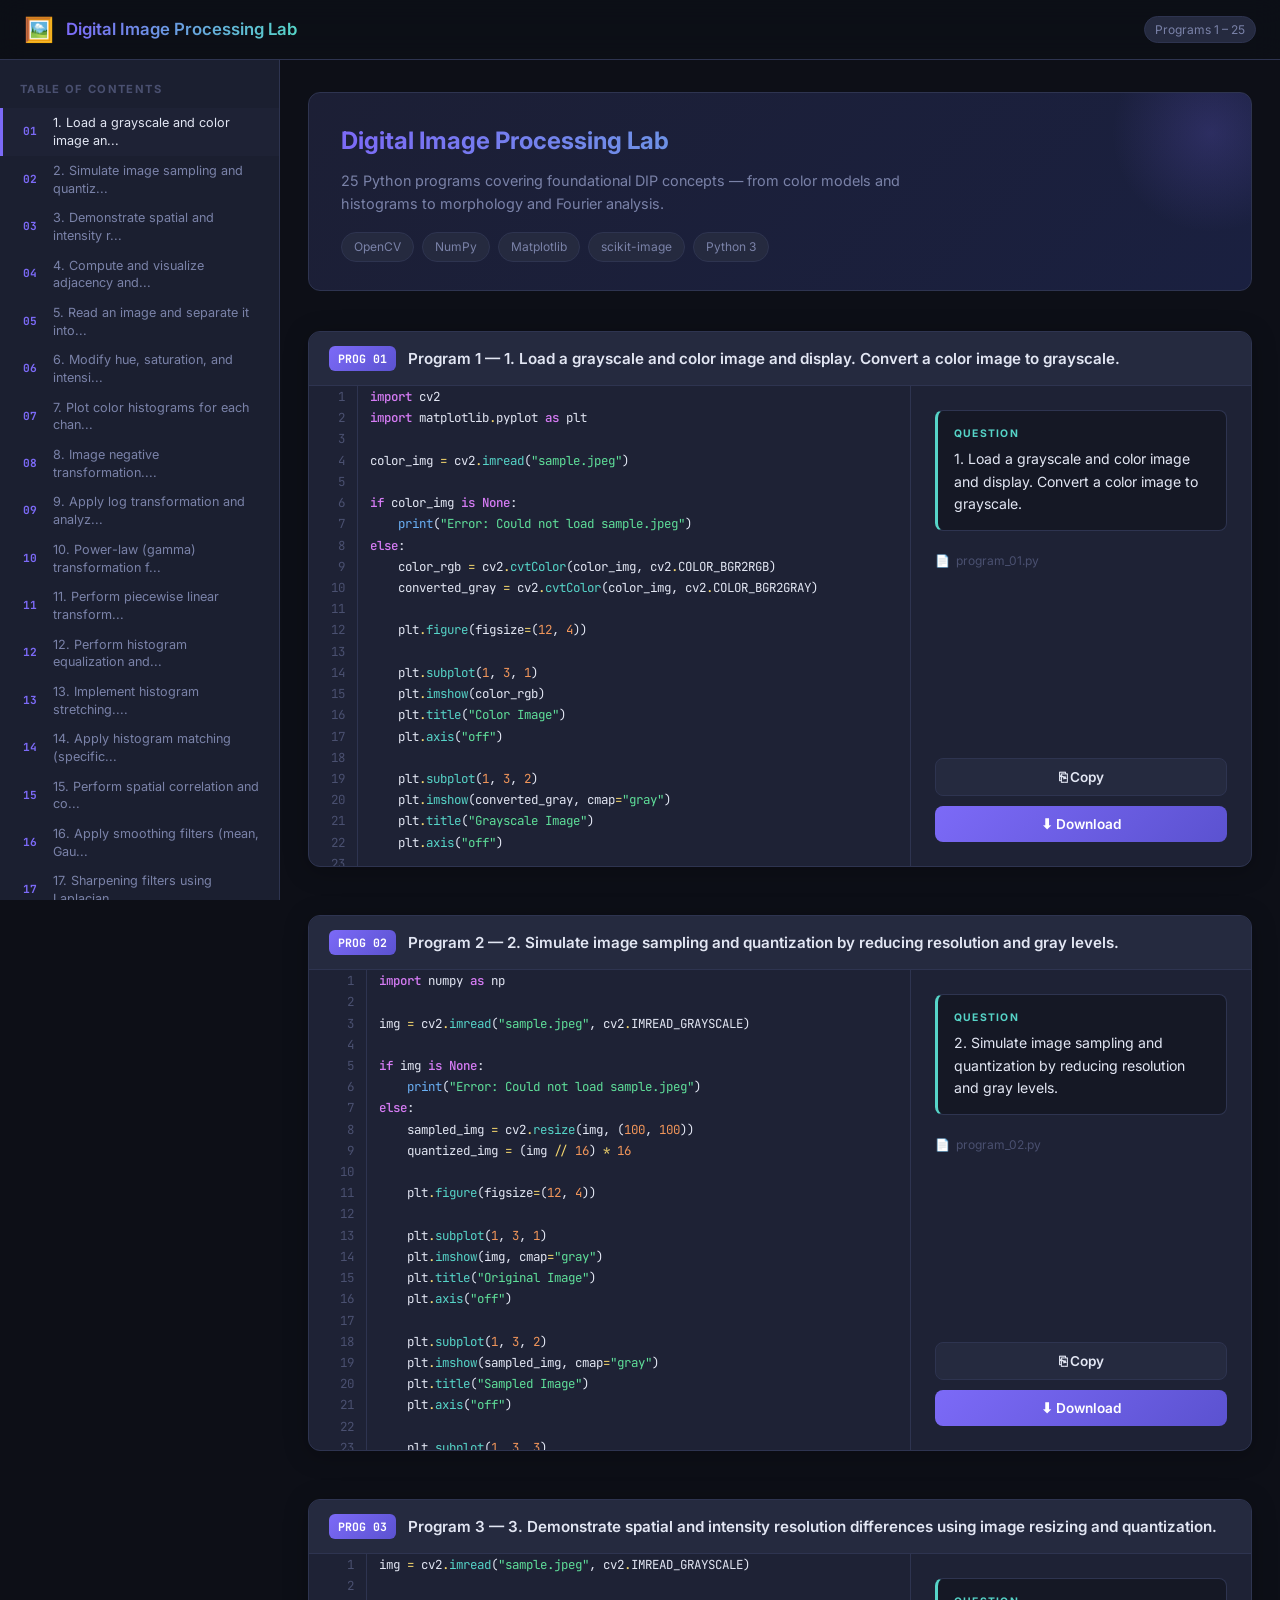
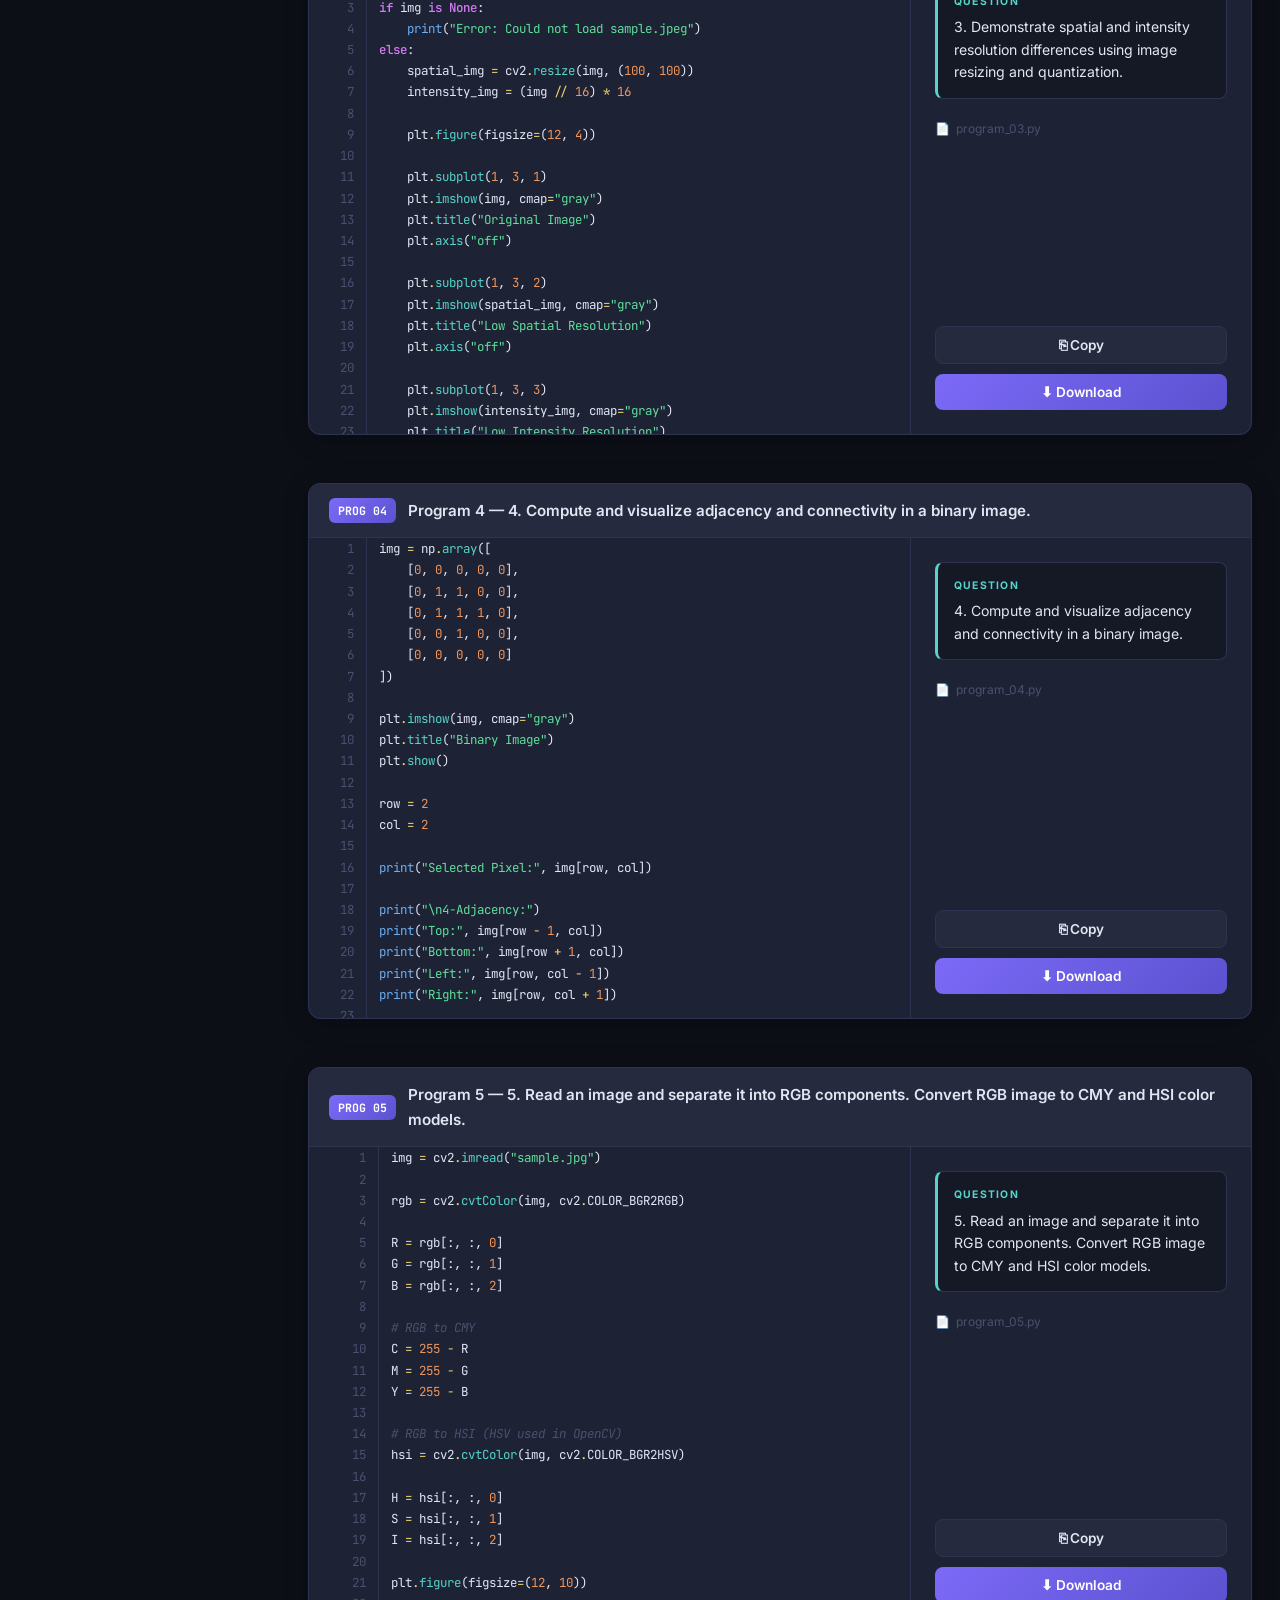
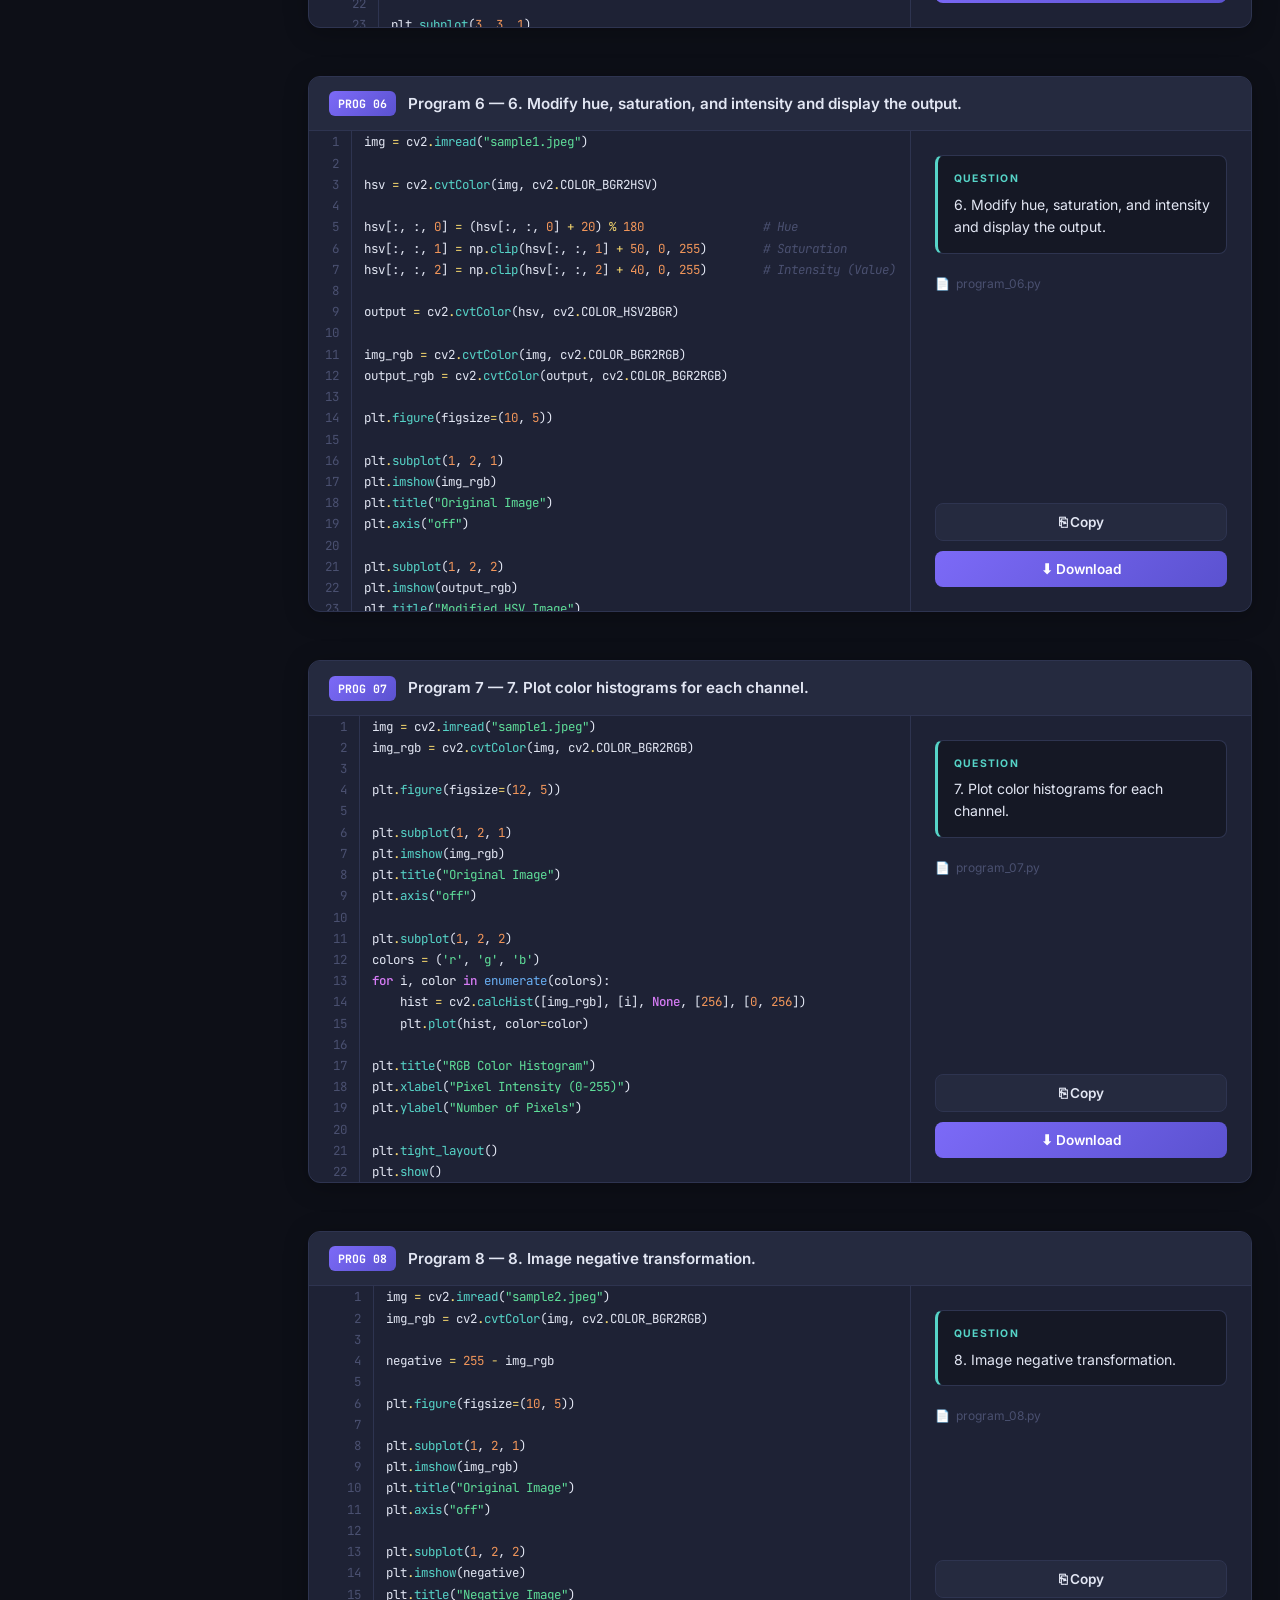
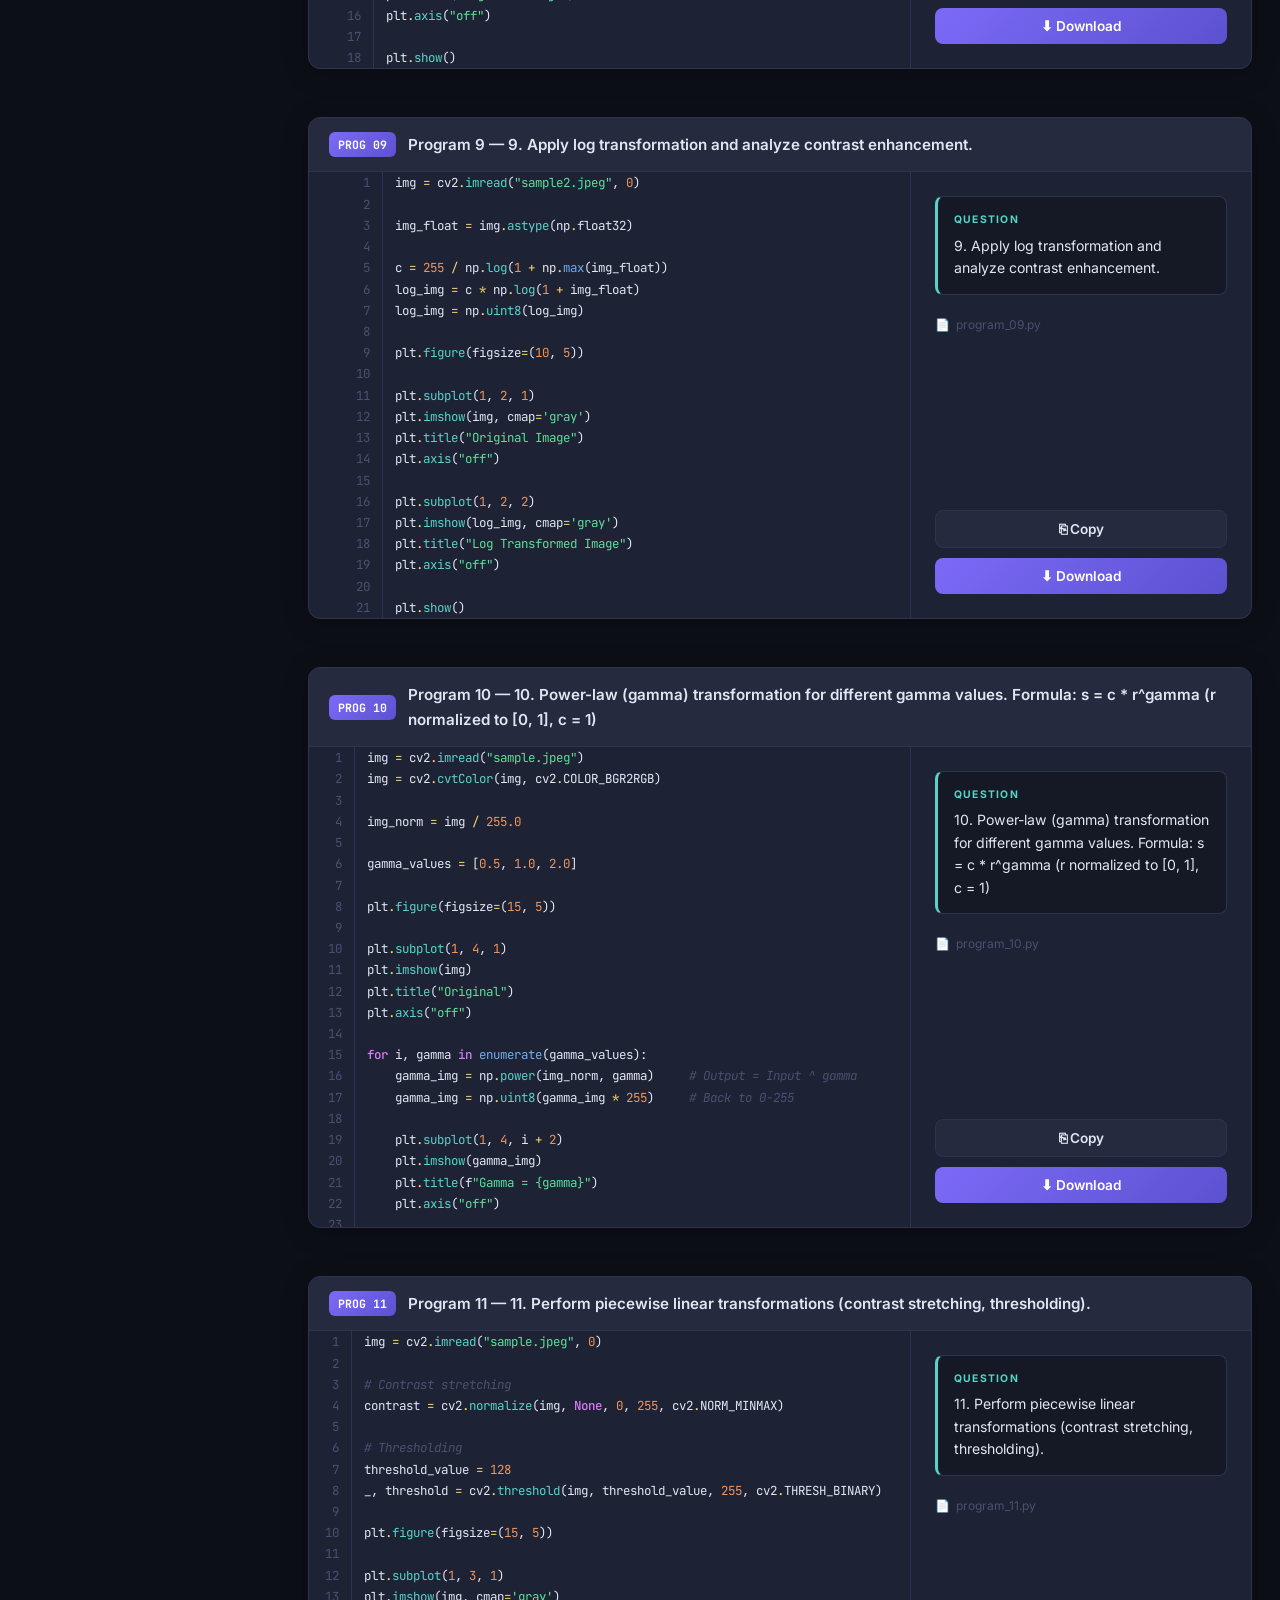
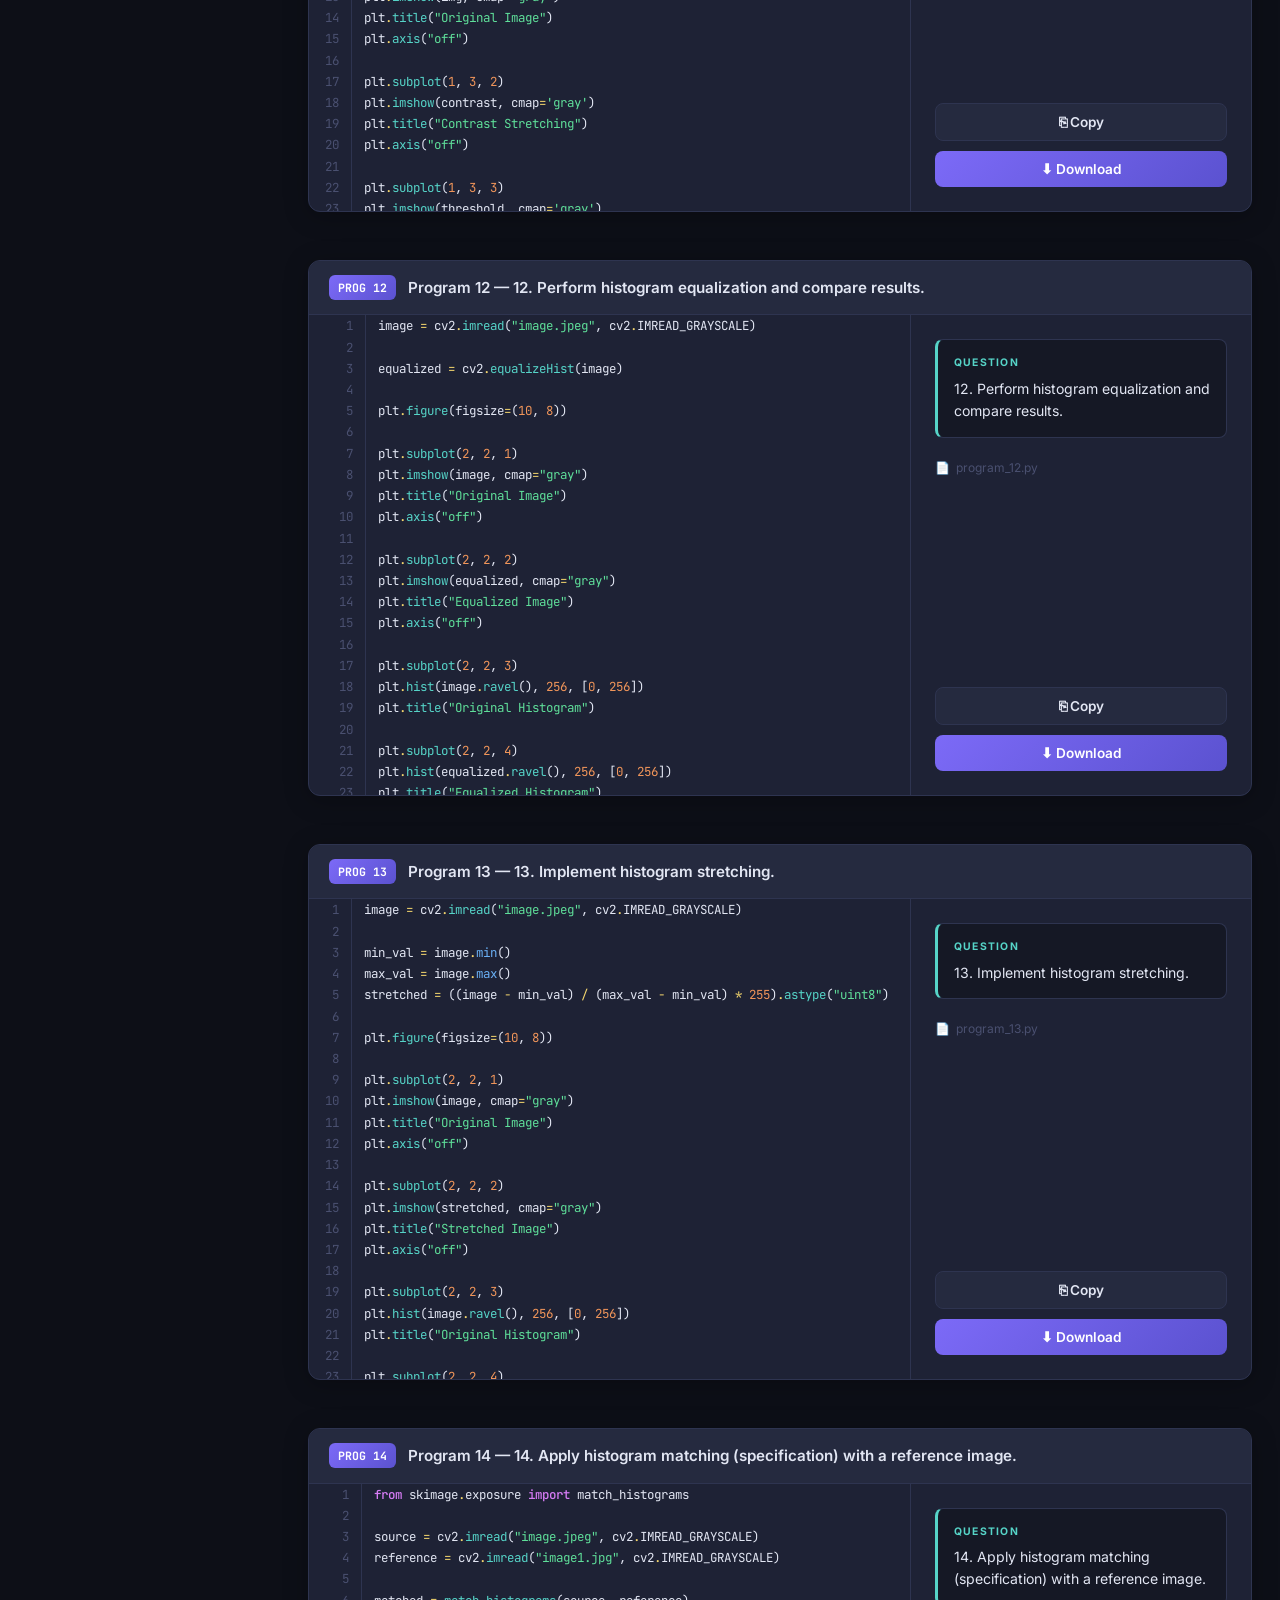
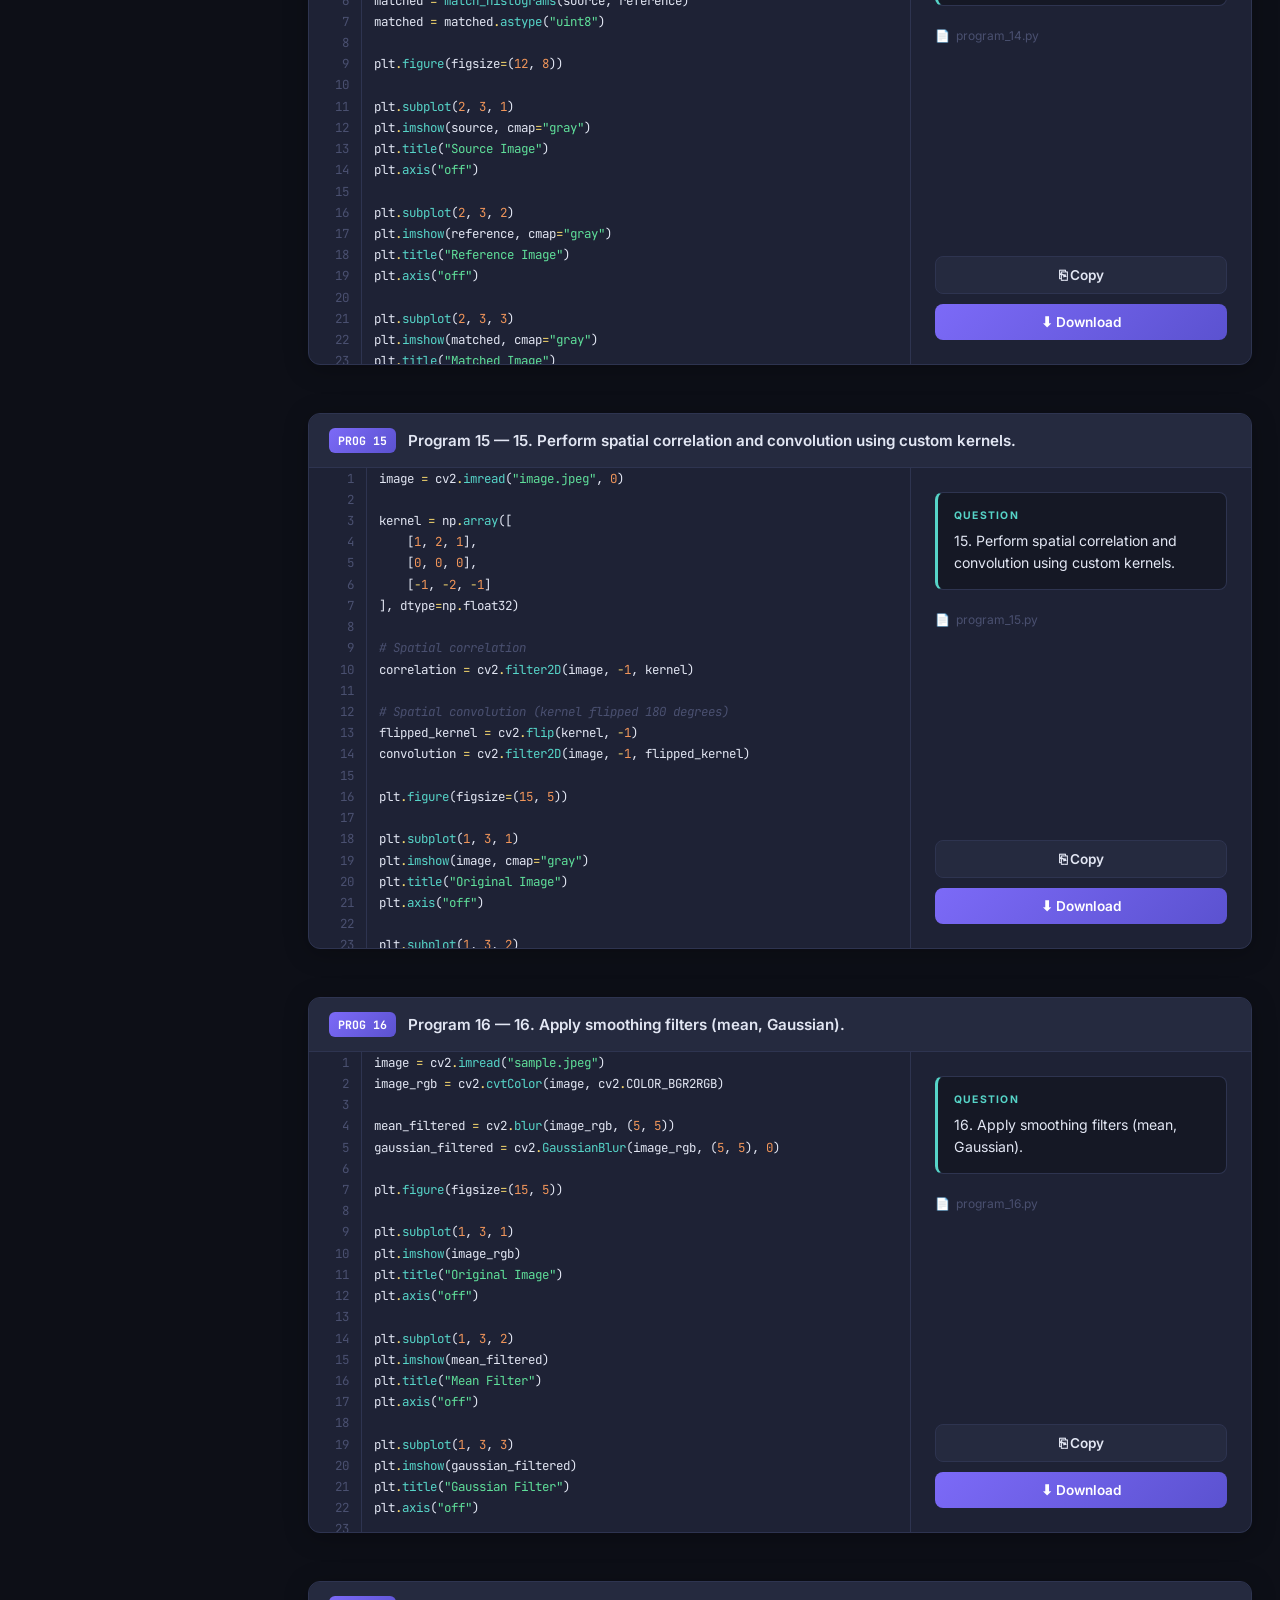
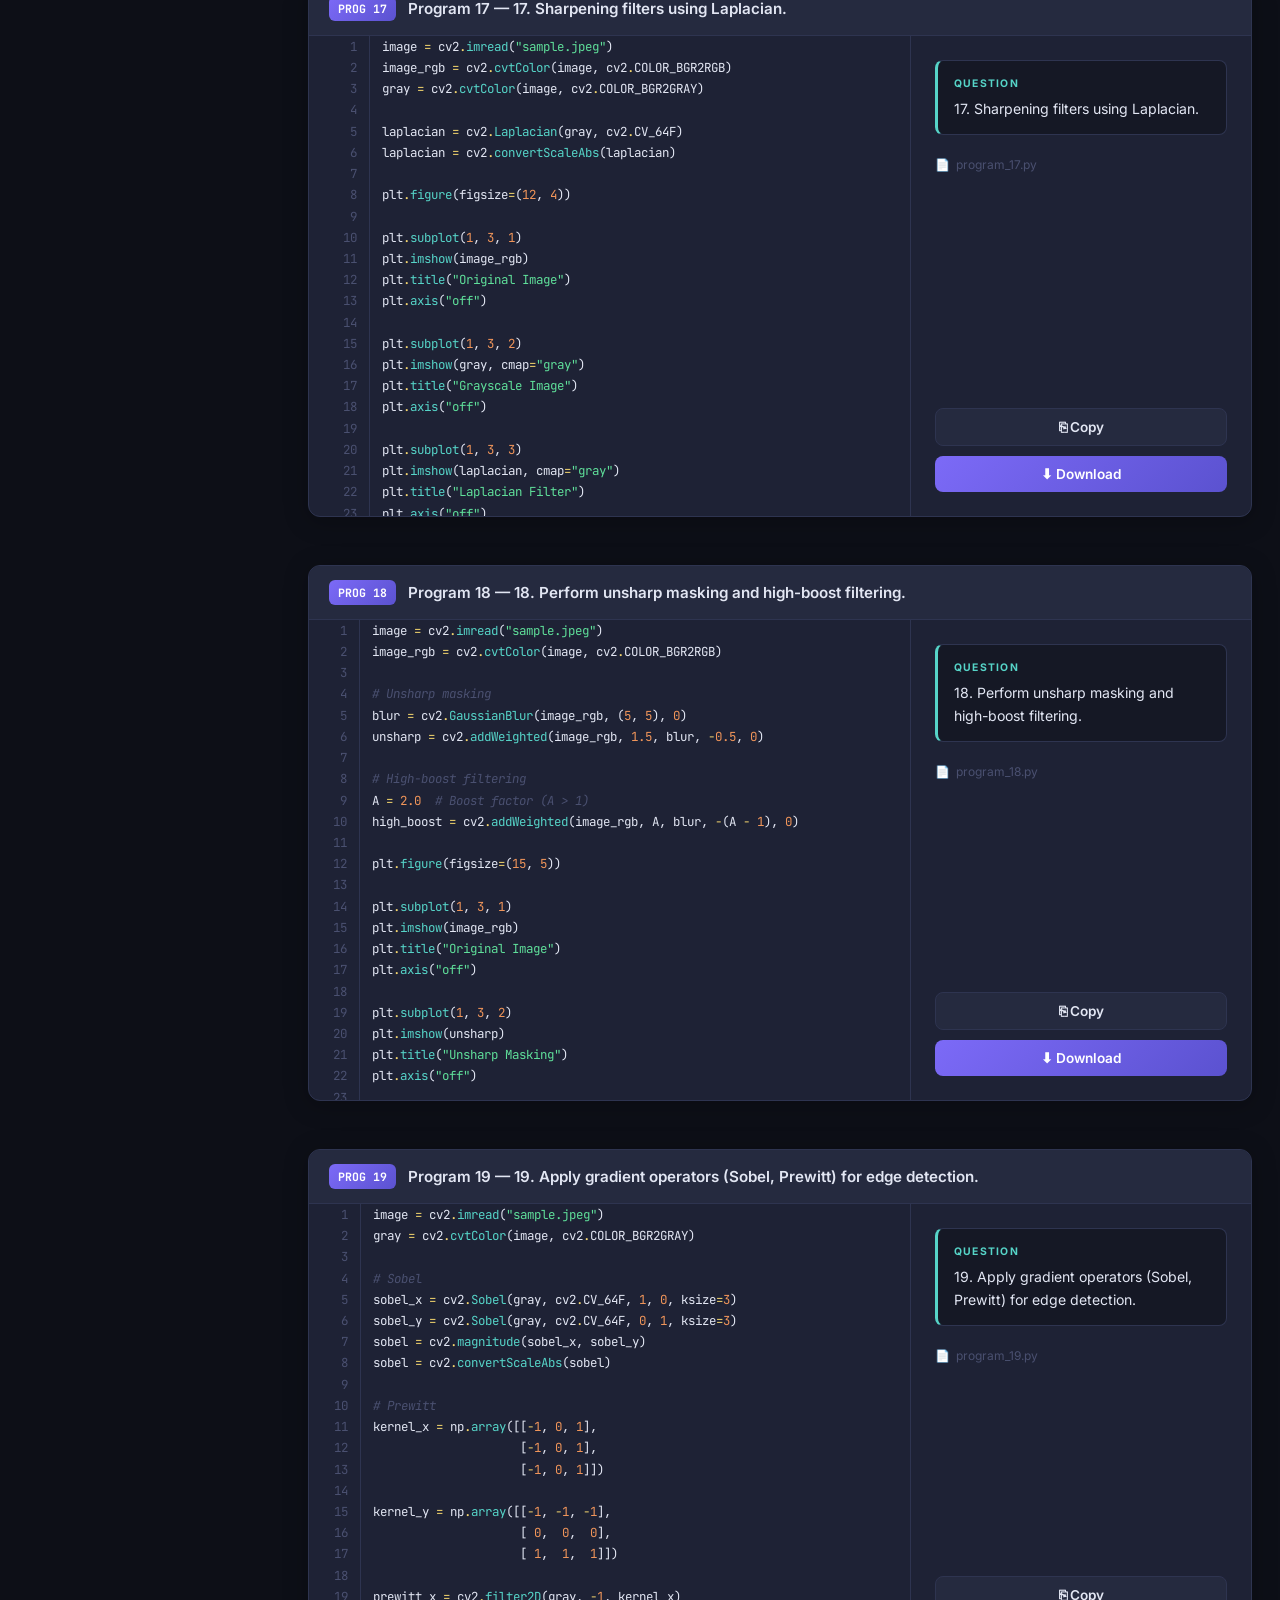
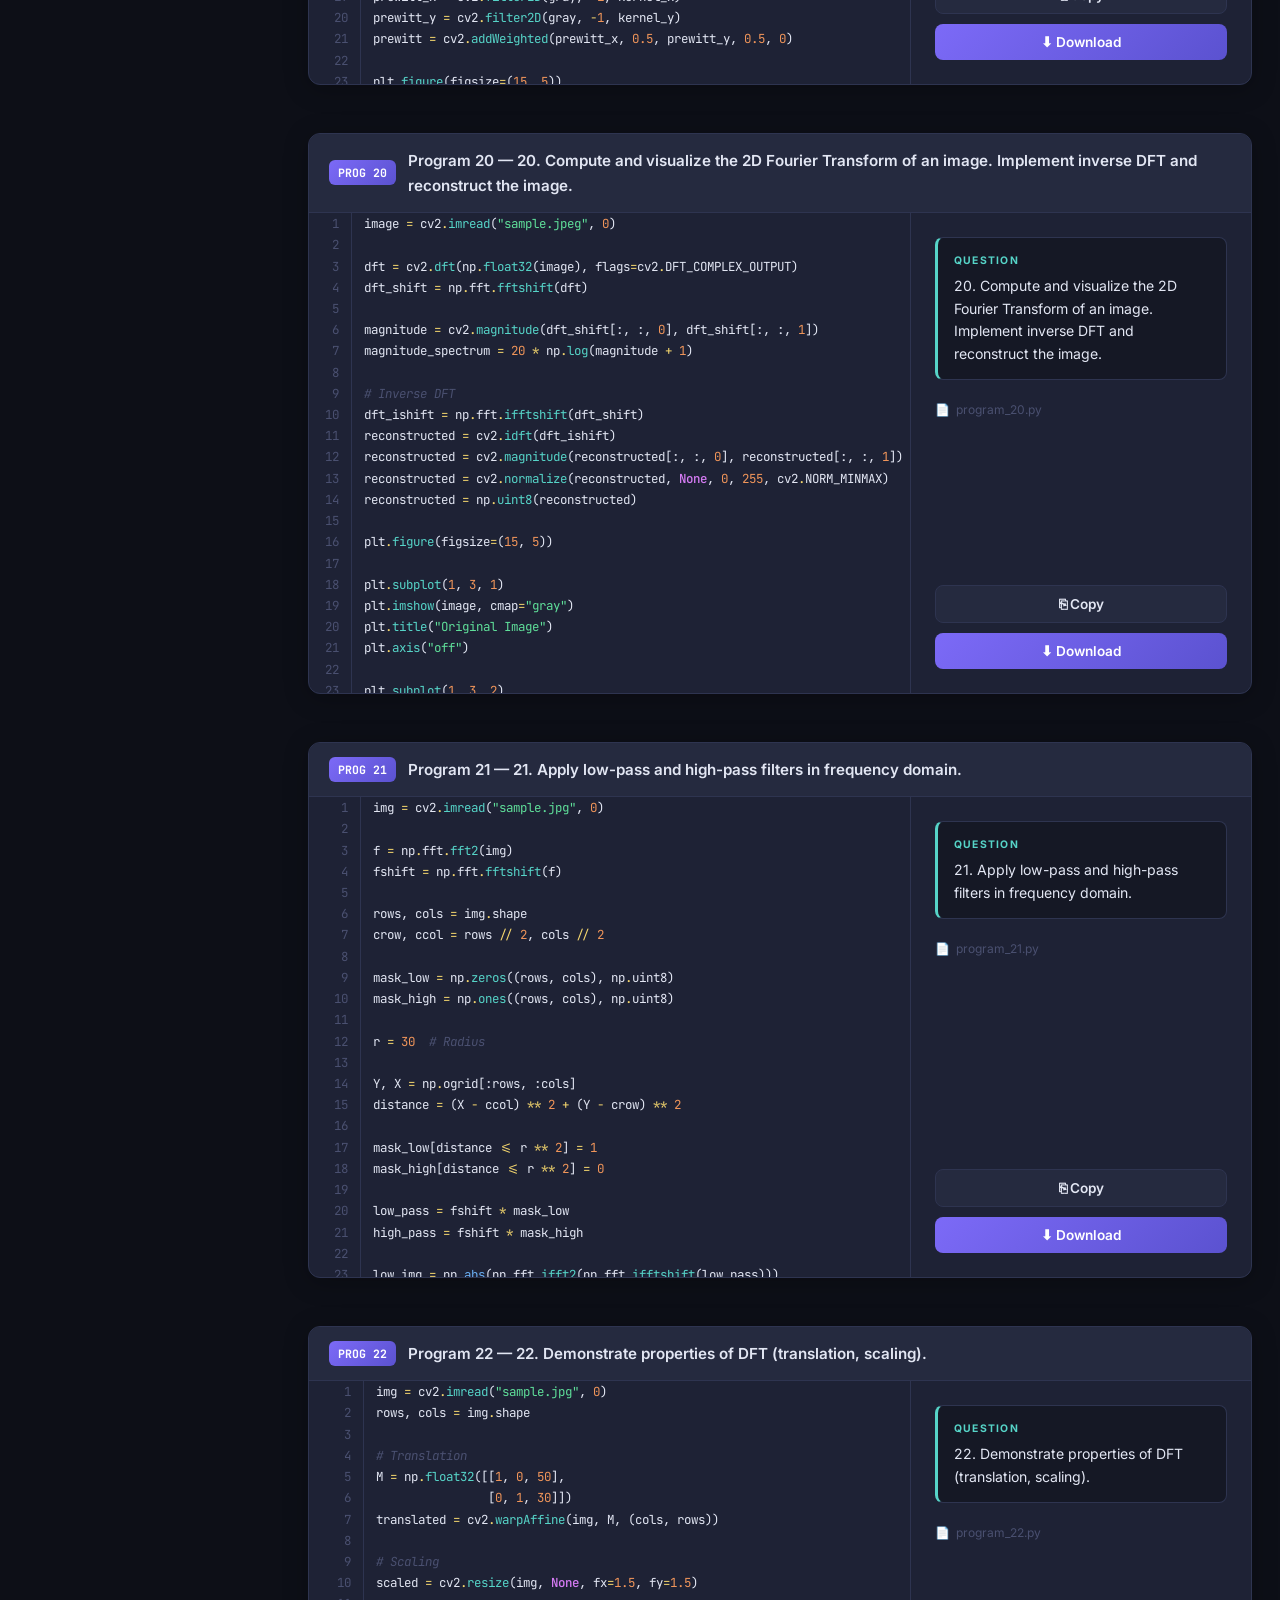
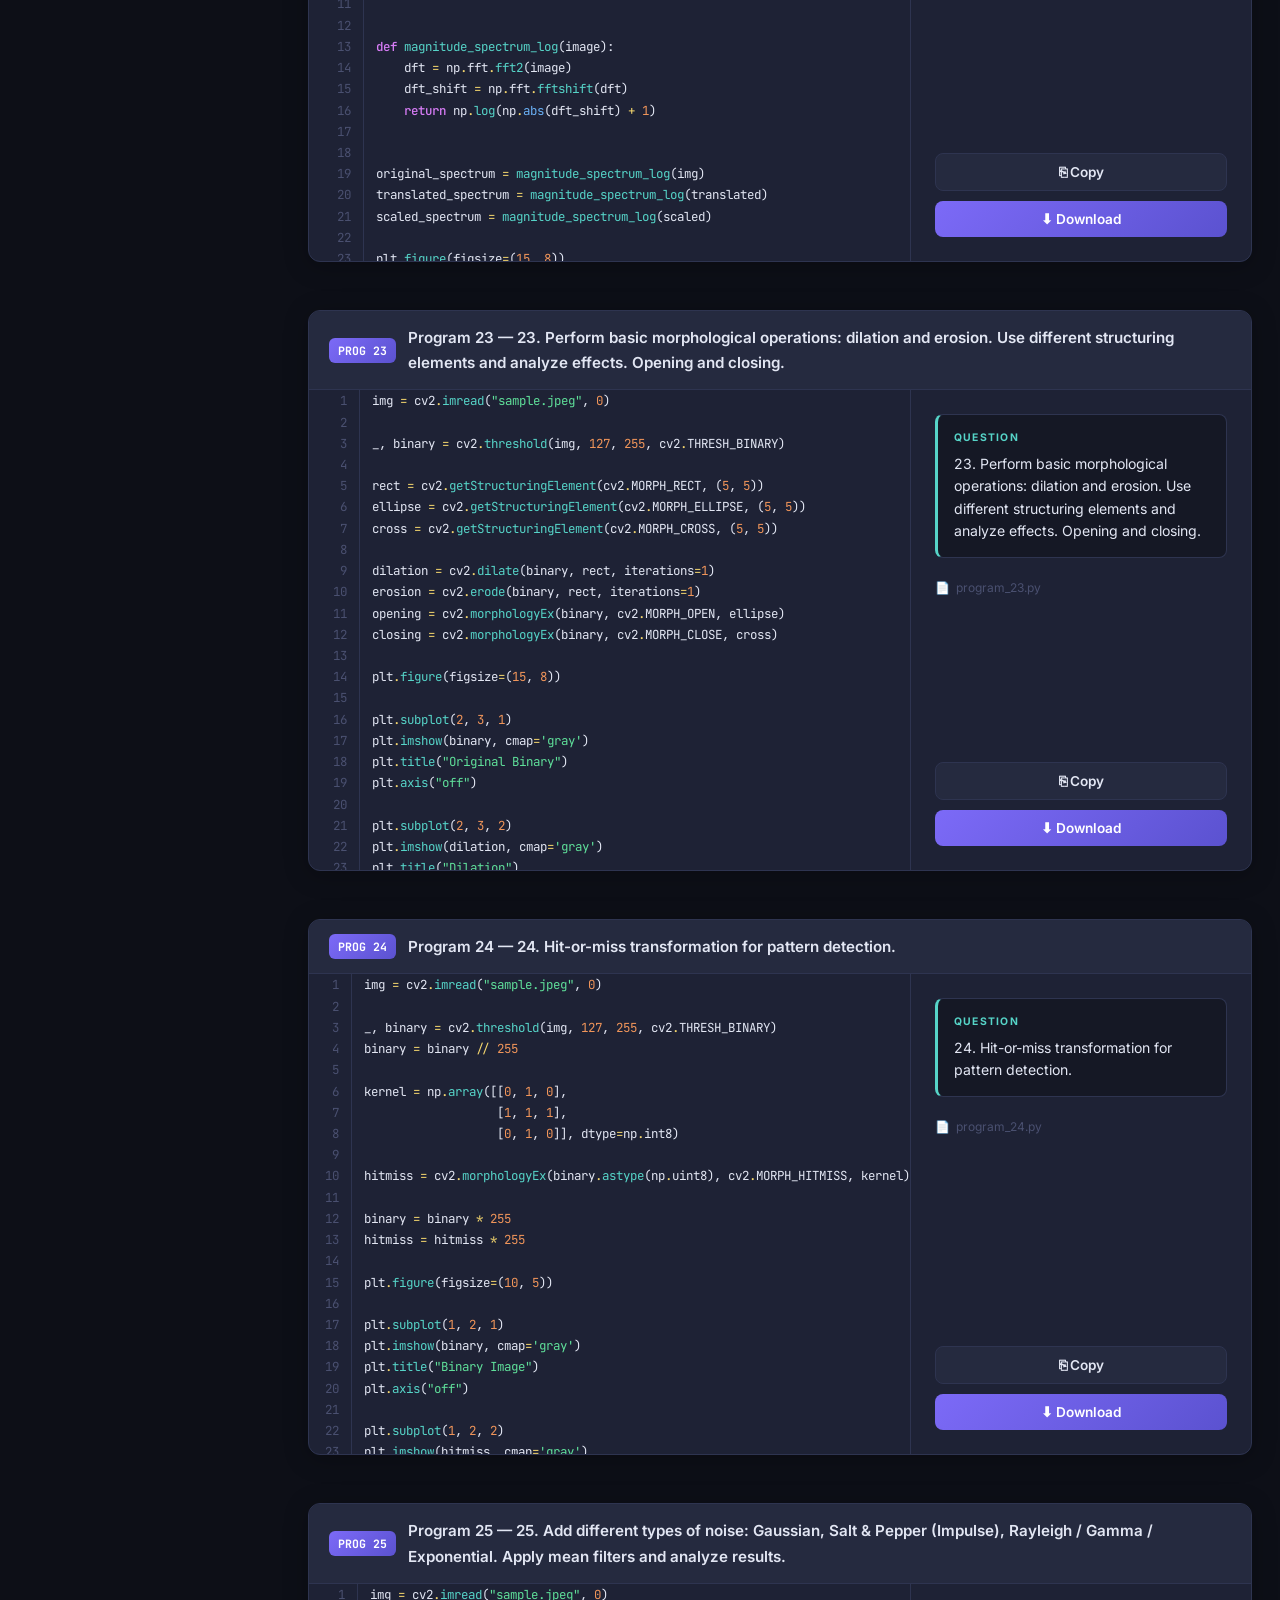
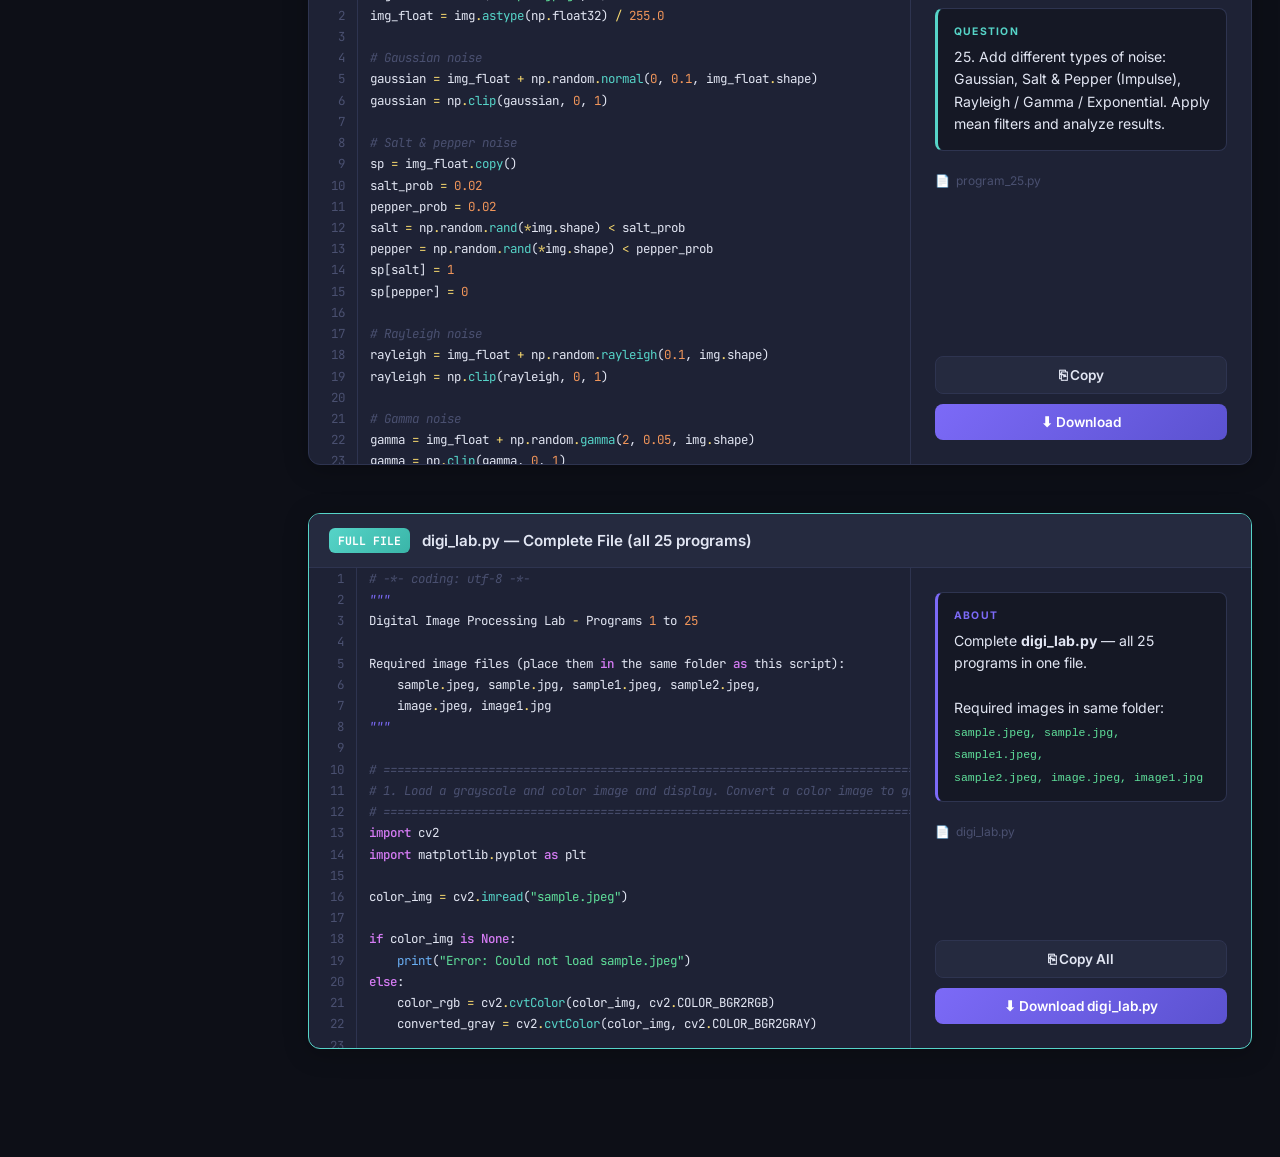
==== dp/index.html @ 2ea631d7 "feat: add Digital Image Processing lab page at /dp" ====
<!DOCTYPE html>
<html lang="en">
<head>
  <meta charset="UTF-8" />
  <meta name="viewport" content="width=device-width, initial-scale=1.0" />
  <title>Digital Image Processing Lab — Programs 1–25 | harigovindjkartha.me</title>
  <meta name="description" content="All 25 Digital Image Processing lab programs in Python with syntax highlighting, copy, and download. Topics: color models, histograms, spatial filters, Fourier transforms, morphology, noise." />
  <link rel="icon" href="data:image/svg+xml,<svg xmlns='http://www.w3.org/2000/svg' viewBox='0 0 100 100'><text y='.9em' font-size='90'>🖼️</text></svg>" />
  <link rel="preconnect" href="https://fonts.googleapis.com" />
  <link rel="preconnect" href="https://fonts.gstatic.com" crossorigin />
  <link href="https://fonts.googleapis.com/css2?family=Inter:wght@300;400;500;600;700&family=JetBrains+Mono:wght@400;500&display=swap" rel="stylesheet" />
  <style>
    *,*::before,*::after{box-sizing:border-box;margin:0;padding:0}
    :root{
      --bg:#0d0f17;--bg3:#1b1f30;--surface:#1e2235;--surface2:#252a3f;
      --border:#2e3450;--accent:#7c6af7;--accent2:#56d4c8;
      --text:#e2e6f3;--text-muted:#7a82a8;--text-dim:#4a5070;
      --green:#5fdf9a;--yellow:#f5d76e;--orange:#f0955a;--blue:#6ab0f5;--pink:#d67cf5;
      --toc-width:280px;--radius:12px;--radius-sm:8px;--shadow:0 4px 24px #00000040;
    }
    html{scroll-behavior:smooth;font-size:16px}
    body{background:var(--bg);color:var(--text);font-family:'Inter',system-ui,sans-serif;line-height:1.65;min-height:100vh}
    ::-webkit-scrollbar{width:7px;height:7px}
    ::-webkit-scrollbar-track{background:var(--bg)}
    ::-webkit-scrollbar-thumb{background:var(--border);border-radius:99px}
    ::-webkit-scrollbar-thumb:hover{background:var(--accent)}
    /* Header */
    .site-header{position:sticky;top:0;z-index:100;background:#0d0f17cc;backdrop-filter:blur(14px);
      border-bottom:1px solid var(--border);padding:0 24px;height:60px;display:flex;align-items:center;gap:12px}
    .site-header .logo{font-size:1.5rem}
    .site-header h1{font-size:1.05rem;font-weight:600;
      background:linear-gradient(90deg,var(--accent),var(--accent2));
      -webkit-background-clip:text;-webkit-text-fill-color:transparent;background-clip:text;white-space:nowrap}
    .header-badge{margin-left:auto;background:var(--surface2);border:1px solid var(--border);
      color:var(--text-muted);font-size:.75rem;padding:3px 10px;border-radius:99px;white-space:nowrap}
    .toc-toggle{display:none;background:var(--surface2);border:1px solid var(--border);color:var(--text);
      padding:6px 10px;border-radius:var(--radius-sm);cursor:pointer;font-size:1.1rem;line-height:1}
    /* Layout */
    .layout{display:flex;min-height:calc(100vh - 60px)}
    /* TOC */
    .toc-sidebar{width:var(--toc-width);flex-shrink:0;position:sticky;top:60px;height:calc(100vh - 60px);
      overflow-y:auto;background:var(--bg3);border-right:1px solid var(--border);padding:20px 0 40px}
    .toc-title{font-size:.7rem;font-weight:700;letter-spacing:.12em;text-transform:uppercase;
      color:var(--text-dim);padding:0 20px 10px}
    .toc-list{list-style:none}
    .toc-list li a{display:flex;align-items:center;gap:8px;padding:6px 20px;font-size:.79rem;
      color:var(--text-muted);text-decoration:none;border-left:3px solid transparent;transition:all .18s;line-height:1.4}
    .toc-list li a:hover,.toc-list li a.active{color:var(--text);background:var(--surface);border-left-color:var(--accent)}
    .toc-num{min-width:22px;font-size:.7rem;font-weight:700;color:var(--accent);font-family:'JetBrains Mono',monospace}
    .toc-divider{margin:10px 20px;border:none;border-top:1px solid var(--border)}
    /* Main */
    .main-content{flex:1;min-width:0;padding:32px 28px 60px}
    /* Intro */
    .intro-banner{background:linear-gradient(135deg,#1c1f35 0%,#1a2040 100%);border:1px solid var(--border);
      border-radius:var(--radius);padding:28px 32px;margin-bottom:40px;position:relative;overflow:hidden}
    .intro-banner::before{content:'';position:absolute;top:-60px;right:-60px;width:200px;height:200px;
      background:radial-gradient(circle,#7c6af730 0%,transparent 70%)}
    .intro-banner h2{font-size:1.5rem;font-weight:700;margin-bottom:8px;
      background:linear-gradient(90deg,var(--accent),var(--accent2));
      -webkit-background-clip:text;-webkit-text-fill-color:transparent;background-clip:text}
    .intro-banner p{color:var(--text-muted);font-size:.9rem;max-width:600px}
    .intro-chips{display:flex;flex-wrap:wrap;gap:8px;margin-top:16px}
    .chip{background:var(--surface2);border:1px solid var(--border);color:var(--text-muted);
      font-size:.75rem;padding:4px 12px;border-radius:99px}
    /* Section */
    .program-section{margin-bottom:48px;border:1px solid var(--border);border-radius:var(--radius);
      overflow:hidden;background:var(--surface);box-shadow:var(--shadow);scroll-margin-top:76px}
    .section-header{background:var(--surface2);border-bottom:1px solid var(--border);
      padding:14px 20px;display:flex;align-items:center;gap:12px}
    .section-num{background:linear-gradient(135deg,var(--accent),#5b52d0);color:#fff;
      font-size:.72rem;font-weight:700;font-family:'JetBrains Mono',monospace;
      padding:3px 9px;border-radius:6px;white-space:nowrap}
    .section-title{font-size:.95rem;font-weight:600;color:var(--text);flex:1}
    .section-body{display:grid;grid-template-columns:1fr 340px;min-height:0}
    /* Code */
    .code-panel{border-right:1px solid var(--border);overflow:hidden}
    .code-scroll{overflow-x:auto;overflow-y:auto;max-height:480px}
    .code-table{width:100%;border-collapse:collapse;font-family:'JetBrains Mono','Fira Code',monospace;font-size:.78rem;line-height:1.7}
    .code-table tr:hover{background:#ffffff08}
    .ln{user-select:none;text-align:right;padding:0 12px 0 14px;color:var(--text-dim);
      border-right:1px solid var(--border);min-width:42px;white-space:nowrap;vertical-align:top}
    .lc{padding:0 16px 0 12px;white-space:pre;color:var(--text)}
    /* Syntax highlight */
    .kw{color:#d67cf5;font-weight:500}.bi{color:#6ab0f5}.st{color:#5fdf9a}
    .cm{color:#4a5070;font-style:italic}.nu{color:#f0955a}.fn{color:#56d4c8}
    .op{color:#f5d76e}.dc{color:#7c6af7;font-style:italic}
    /* Info panel */
    .info-panel{padding:24px;display:flex;flex-direction:column;gap:20px}
    .question-box{background:#0d0f1780;border:1px solid var(--border);
      border-left:3px solid var(--accent2);border-radius:var(--radius-sm);padding:14px 16px}
    .question-label{font-size:.65rem;font-weight:700;letter-spacing:.12em;text-transform:uppercase;
      color:var(--accent2);margin-bottom:6px}
    .question-text{font-size:.88rem;color:var(--text);line-height:1.6}
    .btn-group{display:flex;flex-direction:column;gap:10px;margin-top:auto}
    .btn{display:inline-flex;align-items:center;justify-content:center;gap:8px;
      padding:10px 18px;border-radius:var(--radius-sm);font-size:.85rem;font-weight:600;
      cursor:pointer;border:none;transition:all .18s;font-family:'Inter',sans-serif;text-decoration:none}
    .btn-copy{background:var(--surface2);border:1px solid var(--border);color:var(--text)}
    .btn-copy:hover{background:var(--accent);border-color:var(--accent);color:#fff}
    .btn-copy.copied{background:var(--green);border-color:var(--green);color:#0d160e}
    .btn-download{background:linear-gradient(135deg,var(--accent),#5b52d0);color:#fff}
    .btn-download:hover{opacity:.88;transform:translateY(-1px)}
    .file-info{font-size:.75rem;color:var(--text-dim);display:flex;align-items:center;gap:6px}
    .full-section{border-color:var(--accent2)}
    /* Responsive */
    @media(max-width:900px){
      .section-body{grid-template-columns:1fr}
      .code-panel{border-right:none;border-bottom:1px solid var(--border)}
      .code-scroll{max-height:340px}
      .info-panel{padding:18px}
    }
    @media(max-width:720px){
      :root{--toc-width:100%}
      .toc-sidebar{display:none;position:fixed;top:60px;left:0;right:0;bottom:0;z-index:50;width:100%;height:auto}
      .toc-sidebar.open{display:block}
      .toc-toggle{display:block}
      .main-content{padding:16px 12px 40px}
      .site-header{padding:0 14px}
      .intro-banner{padding:20px}
      .intro-banner h2{font-size:1.2rem}
    }

  </style>
</head>
<body>

<header class="site-header">
  <span class="logo" aria-hidden="true">🖼️</span>
  <h1>Digital Image Processing Lab</h1>
  <span class="header-badge">Programs 1 – 25</span>
  <button class="toc-toggle" id="tocToggle" aria-label="Toggle table of contents" onclick="toggleToc()">☰</button>
</header>

<div class="layout">
  <nav class="toc-sidebar" id="tocSidebar" aria-label="Table of contents">
    <div class="toc-title">Table of Contents</div>
    <ul class="toc-list">
      <li><a href="#prog-1" id="toc-1"><span class="toc-num">01</span>1. Load a grayscale and color image an...</a></li>
      <li><a href="#prog-2" id="toc-2"><span class="toc-num">02</span>2. Simulate image sampling and quantiz...</a></li>
      <li><a href="#prog-3" id="toc-3"><span class="toc-num">03</span>3. Demonstrate spatial and intensity r...</a></li>
      <li><a href="#prog-4" id="toc-4"><span class="toc-num">04</span>4. Compute and visualize adjacency and...</a></li>
      <li><a href="#prog-5" id="toc-5"><span class="toc-num">05</span>5. Read an image and separate it into...</a></li>
      <li><a href="#prog-6" id="toc-6"><span class="toc-num">06</span>6. Modify hue, saturation, and intensi...</a></li>
      <li><a href="#prog-7" id="toc-7"><span class="toc-num">07</span>7. Plot color histograms for each chan...</a></li>
      <li><a href="#prog-8" id="toc-8"><span class="toc-num">08</span>8. Image negative transformation....</a></li>
      <li><a href="#prog-9" id="toc-9"><span class="toc-num">09</span>9. Apply log transformation and analyz...</a></li>
      <li><a href="#prog-10" id="toc-10"><span class="toc-num">10</span>10. Power-law (gamma) transformation f...</a></li>
      <li><a href="#prog-11" id="toc-11"><span class="toc-num">11</span>11. Perform piecewise linear transform...</a></li>
      <li><a href="#prog-12" id="toc-12"><span class="toc-num">12</span>12. Perform histogram equalization and...</a></li>
      <li><a href="#prog-13" id="toc-13"><span class="toc-num">13</span>13. Implement histogram stretching....</a></li>
      <li><a href="#prog-14" id="toc-14"><span class="toc-num">14</span>14. Apply histogram matching (specific...</a></li>
      <li><a href="#prog-15" id="toc-15"><span class="toc-num">15</span>15. Perform spatial correlation and co...</a></li>
      <li><a href="#prog-16" id="toc-16"><span class="toc-num">16</span>16. Apply smoothing filters (mean, Gau...</a></li>
      <li><a href="#prog-17" id="toc-17"><span class="toc-num">17</span>17. Sharpening filters using Laplacian...</a></li>
      <li><a href="#prog-18" id="toc-18"><span class="toc-num">18</span>18. Perform unsharp masking and high-b...</a></li>
      <li><a href="#prog-19" id="toc-19"><span class="toc-num">19</span>19. Apply gradient operators (Sobel, P...</a></li>
      <li><a href="#prog-20" id="toc-20"><span class="toc-num">20</span>20. Compute and visualize the 2D Fouri...</a></li>
      <li><a href="#prog-21" id="toc-21"><span class="toc-num">21</span>21. Apply low-pass and high-pass filte...</a></li>
      <li><a href="#prog-22" id="toc-22"><span class="toc-num">22</span>22. Demonstrate properties of DFT (tra...</a></li>
      <li><a href="#prog-23" id="toc-23"><span class="toc-num">23</span>23. Perform basic morphological operat...</a></li>
      <li><a href="#prog-24" id="toc-24"><span class="toc-num">24</span>24. Hit-or-miss transformation for pat...</a></li>
      <li><a href="#prog-25" id="toc-25"><span class="toc-num">25</span>25. Add different types of noise: Gaus...</a></li>
      <hr class="toc-divider" />
      <li><a href="#prog-full" id="toc-full"><span class="toc-num" style="color:var(--accent2)">★</span>Full file (digi_lab.py)</a></li>
    </ul>
  </nav>

  <main class="main-content" id="mainContent">
    <div class="intro-banner">
      <h2>Digital Image Processing Lab</h2>
      <p>25 Python programs covering foundational DIP concepts — from color models and histograms to morphology and Fourier analysis.</p>
      <div class="intro-chips">
        <span class="chip">OpenCV</span>
        <span class="chip">NumPy</span>
        <span class="chip">Matplotlib</span>
        <span class="chip">scikit-image</span>
        <span class="chip">Python 3</span>
      </div>
    </div>
    <div id="programs-container"></div>
  </main>
</div>

<script>
const PROGS = [
  {id:1,fn:"program_01.py",q:`1. Load a grayscale and color image and display. Convert a color image to grayscale.`,code:`import cv2
import matplotlib.pyplot as plt

color_img = cv2.imread("sample.jpeg")

if color_img is None:
    print("Error: Could not load sample.jpeg")
else:
    color_rgb = cv2.cvtColor(color_img, cv2.COLOR_BGR2RGB)
    converted_gray = cv2.cvtColor(color_img, cv2.COLOR_BGR2GRAY)

    plt.figure(figsize=(12, 4))

    plt.subplot(1, 3, 1)
    plt.imshow(color_rgb)
    plt.title("Color Image")
    plt.axis("off")

    plt.subplot(1, 3, 2)
    plt.imshow(converted_gray, cmap="gray")
    plt.title("Grayscale Image")
    plt.axis("off")

    plt.subplot(1, 3, 3)
    plt.imshow(converted_gray, cmap="gray")
    plt.title("Converted Grayscale")
    plt.axis("off")

    plt.show()`},
  {id:2,fn:"program_02.py",q:`2. Simulate image sampling and quantization by reducing resolution and gray levels.`,code:`import numpy as np

img = cv2.imread("sample.jpeg", cv2.IMREAD_GRAYSCALE)

if img is None:
    print("Error: Could not load sample.jpeg")
else:
    sampled_img = cv2.resize(img, (100, 100))
    quantized_img = (img // 16) * 16

    plt.figure(figsize=(12, 4))

    plt.subplot(1, 3, 1)
    plt.imshow(img, cmap="gray")
    plt.title("Original Image")
    plt.axis("off")

    plt.subplot(1, 3, 2)
    plt.imshow(sampled_img, cmap="gray")
    plt.title("Sampled Image")
    plt.axis("off")

    plt.subplot(1, 3, 3)
    plt.imshow(quantized_img, cmap="gray")
    plt.title("Quantized Image")
    plt.axis("off")

    plt.show()`},
  {id:3,fn:"program_03.py",q:`3. Demonstrate spatial and intensity resolution differences using image resizing and quantization.`,code:`img = cv2.imread("sample.jpeg", cv2.IMREAD_GRAYSCALE)

if img is None:
    print("Error: Could not load sample.jpeg")
else:
    spatial_img = cv2.resize(img, (100, 100))
    intensity_img = (img // 16) * 16

    plt.figure(figsize=(12, 4))

    plt.subplot(1, 3, 1)
    plt.imshow(img, cmap="gray")
    plt.title("Original Image")
    plt.axis("off")

    plt.subplot(1, 3, 2)
    plt.imshow(spatial_img, cmap="gray")
    plt.title("Low Spatial Resolution")
    plt.axis("off")

    plt.subplot(1, 3, 3)
    plt.imshow(intensity_img, cmap="gray")
    plt.title("Low Intensity Resolution")
    plt.axis("off")

    plt.show()`},
  {id:4,fn:"program_04.py",q:`4. Compute and visualize adjacency and connectivity in a binary image.`,code:`img = np.array([
    [0, 0, 0, 0, 0],
    [0, 1, 1, 0, 0],
    [0, 1, 1, 1, 0],
    [0, 0, 1, 0, 0],
    [0, 0, 0, 0, 0]
])

plt.imshow(img, cmap="gray")
plt.title("Binary Image")
plt.show()

row = 2
col = 2

print("Selected Pixel:", img[row, col])

print("\\n4-Adjacency:")
print("Top:", img[row - 1, col])
print("Bottom:", img[row + 1, col])
print("Left:", img[row, col - 1])
print("Right:", img[row, col + 1])

print("\\n8-Adjacency:")
for i in range(row - 1, row + 2):
    for j in range(col - 1, col + 2):
        if (i, j) != (row, col):
            print(f"Neighbor ({i},{j}) =", img[i, j])`},
  {id:5,fn:"program_05.py",q:`5. Read an image and separate it into RGB components. Convert RGB image to CMY and HSI color models.`,code:`img = cv2.imread("sample.jpg")

rgb = cv2.cvtColor(img, cv2.COLOR_BGR2RGB)

R = rgb[:, :, 0]
G = rgb[:, :, 1]
B = rgb[:, :, 2]

# RGB to CMY
C = 255 - R
M = 255 - G
Y = 255 - B

# RGB to HSI (HSV used in OpenCV)
hsi = cv2.cvtColor(img, cv2.COLOR_BGR2HSV)

H = hsi[:, :, 0]
S = hsi[:, :, 1]
I = hsi[:, :, 2]

plt.figure(figsize=(12, 10))

plt.subplot(3, 3, 1)
plt.imshow(rgb)
plt.title("Original RGB")
plt.axis("off")

plt.subplot(3, 3, 2)
plt.imshow(R, cmap="gray")
plt.title("Red")
plt.axis("off")

plt.subplot(3, 3, 3)
plt.imshow(G, cmap="gray")
plt.title("Green")
plt.axis("off")

plt.subplot(3, 3, 4)
plt.imshow(B, cmap="gray")
plt.title("Blue")
plt.axis("off")

plt.subplot(3, 3, 5)
plt.imshow(C, cmap="gray")
plt.title("Cyan")
plt.axis("off")

plt.subplot(3, 3, 6)
plt.imshow(M, cmap="gray")
plt.title("Magenta")
plt.axis("off")

plt.subplot(3, 3, 7)
plt.imshow(Y, cmap="gray")
plt.title("Yellow")
plt.axis("off")

plt.subplot(3, 3, 8)
plt.imshow(H, cmap="gray")
plt.title("Hue")
plt.axis("off")

plt.subplot(3, 3, 9)
plt.imshow(S, cmap="gray")
plt.title("Saturation")
plt.axis("off")

plt.tight_layout()
plt.show()`},
  {id:6,fn:"program_06.py",q:`6. Modify hue, saturation, and intensity and display the output.`,code:`img = cv2.imread("sample1.jpeg")

hsv = cv2.cvtColor(img, cv2.COLOR_BGR2HSV)

hsv[:, :, 0] = (hsv[:, :, 0] + 20) % 180                 # Hue
hsv[:, :, 1] = np.clip(hsv[:, :, 1] + 50, 0, 255)        # Saturation
hsv[:, :, 2] = np.clip(hsv[:, :, 2] + 40, 0, 255)        # Intensity (Value)

output = cv2.cvtColor(hsv, cv2.COLOR_HSV2BGR)

img_rgb = cv2.cvtColor(img, cv2.COLOR_BGR2RGB)
output_rgb = cv2.cvtColor(output, cv2.COLOR_BGR2RGB)

plt.figure(figsize=(10, 5))

plt.subplot(1, 2, 1)
plt.imshow(img_rgb)
plt.title("Original Image")
plt.axis("off")

plt.subplot(1, 2, 2)
plt.imshow(output_rgb)
plt.title("Modified HSV Image")
plt.axis("off")

plt.show()`},
  {id:7,fn:"program_07.py",q:`7. Plot color histograms for each channel.`,code:`img = cv2.imread("sample1.jpeg")
img_rgb = cv2.cvtColor(img, cv2.COLOR_BGR2RGB)

plt.figure(figsize=(12, 5))

plt.subplot(1, 2, 1)
plt.imshow(img_rgb)
plt.title("Original Image")
plt.axis("off")

plt.subplot(1, 2, 2)
colors = ('r', 'g', 'b')
for i, color in enumerate(colors):
    hist = cv2.calcHist([img_rgb], [i], None, [256], [0, 256])
    plt.plot(hist, color=color)

plt.title("RGB Color Histogram")
plt.xlabel("Pixel Intensity (0-255)")
plt.ylabel("Number of Pixels")

plt.tight_layout()
plt.show()`},
  {id:8,fn:"program_08.py",q:`8. Image negative transformation.`,code:`img = cv2.imread("sample2.jpeg")
img_rgb = cv2.cvtColor(img, cv2.COLOR_BGR2RGB)

negative = 255 - img_rgb

plt.figure(figsize=(10, 5))

plt.subplot(1, 2, 1)
plt.imshow(img_rgb)
plt.title("Original Image")
plt.axis("off")

plt.subplot(1, 2, 2)
plt.imshow(negative)
plt.title("Negative Image")
plt.axis("off")

plt.show()`},
  {id:9,fn:"program_09.py",q:`9. Apply log transformation and analyze contrast enhancement.`,code:`img = cv2.imread("sample2.jpeg", 0)

img_float = img.astype(np.float32)

c = 255 / np.log(1 + np.max(img_float))
log_img = c * np.log(1 + img_float)
log_img = np.uint8(log_img)

plt.figure(figsize=(10, 5))

plt.subplot(1, 2, 1)
plt.imshow(img, cmap='gray')
plt.title("Original Image")
plt.axis("off")

plt.subplot(1, 2, 2)
plt.imshow(log_img, cmap='gray')
plt.title("Log Transformed Image")
plt.axis("off")

plt.show()`},
  {id:10,fn:"program_10.py",q:`10. Power-law (gamma) transformation for different gamma values. Formula: s = c * r^gamma   (r normalized to [0, 1], c = 1)`,code:`img = cv2.imread("sample.jpeg")
img = cv2.cvtColor(img, cv2.COLOR_BGR2RGB)

img_norm = img / 255.0

gamma_values = [0.5, 1.0, 2.0]

plt.figure(figsize=(15, 5))

plt.subplot(1, 4, 1)
plt.imshow(img)
plt.title("Original")
plt.axis("off")

for i, gamma in enumerate(gamma_values):
    gamma_img = np.power(img_norm, gamma)     # Output = Input ^ gamma
    gamma_img = np.uint8(gamma_img * 255)     # Back to 0-255

    plt.subplot(1, 4, i + 2)
    plt.imshow(gamma_img)
    plt.title(f"Gamma = {gamma}")
    plt.axis("off")

plt.tight_layout()
plt.show()`},
  {id:11,fn:"program_11.py",q:`11. Perform piecewise linear transformations (contrast stretching, thresholding).`,code:`img = cv2.imread("sample.jpeg", 0)

# Contrast stretching
contrast = cv2.normalize(img, None, 0, 255, cv2.NORM_MINMAX)

# Thresholding
threshold_value = 128
_, threshold = cv2.threshold(img, threshold_value, 255, cv2.THRESH_BINARY)

plt.figure(figsize=(15, 5))

plt.subplot(1, 3, 1)
plt.imshow(img, cmap='gray')
plt.title("Original Image")
plt.axis("off")

plt.subplot(1, 3, 2)
plt.imshow(contrast, cmap='gray')
plt.title("Contrast Stretching")
plt.axis("off")

plt.subplot(1, 3, 3)
plt.imshow(threshold, cmap='gray')
plt.title("Thresholding")
plt.axis("off")

plt.show()`},
  {id:12,fn:"program_12.py",q:`12. Perform histogram equalization and compare results.`,code:`image = cv2.imread("image.jpeg", cv2.IMREAD_GRAYSCALE)

equalized = cv2.equalizeHist(image)

plt.figure(figsize=(10, 8))

plt.subplot(2, 2, 1)
plt.imshow(image, cmap="gray")
plt.title("Original Image")
plt.axis("off")

plt.subplot(2, 2, 2)
plt.imshow(equalized, cmap="gray")
plt.title("Equalized Image")
plt.axis("off")

plt.subplot(2, 2, 3)
plt.hist(image.ravel(), 256, [0, 256])
plt.title("Original Histogram")

plt.subplot(2, 2, 4)
plt.hist(equalized.ravel(), 256, [0, 256])
plt.title("Equalized Histogram")

plt.tight_layout()
plt.show()`},
  {id:13,fn:"program_13.py",q:`13. Implement histogram stretching.`,code:`image = cv2.imread("image.jpeg", cv2.IMREAD_GRAYSCALE)

min_val = image.min()
max_val = image.max()
stretched = ((image - min_val) / (max_val - min_val) * 255).astype("uint8")

plt.figure(figsize=(10, 8))

plt.subplot(2, 2, 1)
plt.imshow(image, cmap="gray")
plt.title("Original Image")
plt.axis("off")

plt.subplot(2, 2, 2)
plt.imshow(stretched, cmap="gray")
plt.title("Stretched Image")
plt.axis("off")

plt.subplot(2, 2, 3)
plt.hist(image.ravel(), 256, [0, 256])
plt.title("Original Histogram")

plt.subplot(2, 2, 4)
plt.hist(stretched.ravel(), 256, [0, 256])
plt.title("Stretched Histogram")

plt.tight_layout()
plt.show()`},
  {id:14,fn:"program_14.py",q:`14. Apply histogram matching (specification) with a reference image.`,code:`from skimage.exposure import match_histograms

source = cv2.imread("image.jpeg", cv2.IMREAD_GRAYSCALE)
reference = cv2.imread("image1.jpg", cv2.IMREAD_GRAYSCALE)

matched = match_histograms(source, reference)
matched = matched.astype("uint8")

plt.figure(figsize=(12, 8))

plt.subplot(2, 3, 1)
plt.imshow(source, cmap="gray")
plt.title("Source Image")
plt.axis("off")

plt.subplot(2, 3, 2)
plt.imshow(reference, cmap="gray")
plt.title("Reference Image")
plt.axis("off")

plt.subplot(2, 3, 3)
plt.imshow(matched, cmap="gray")
plt.title("Matched Image")
plt.axis("off")

plt.subplot(2, 3, 4)
plt.hist(source.ravel(), 256, [0, 256])
plt.title("Source Histogram")

plt.subplot(2, 3, 5)
plt.hist(reference.ravel(), 256, [0, 256])
plt.title("Reference Histogram")

plt.subplot(2, 3, 6)
plt.hist(matched.ravel(), 256, [0, 256])
plt.title("Matched Histogram")

plt.tight_layout()
plt.show()`},
  {id:15,fn:"program_15.py",q:`15. Perform spatial correlation and convolution using custom kernels.`,code:`image = cv2.imread("image.jpeg", 0)

kernel = np.array([
    [1, 2, 1],
    [0, 0, 0],
    [-1, -2, -1]
], dtype=np.float32)

# Spatial correlation
correlation = cv2.filter2D(image, -1, kernel)

# Spatial convolution (kernel flipped 180 degrees)
flipped_kernel = cv2.flip(kernel, -1)
convolution = cv2.filter2D(image, -1, flipped_kernel)

plt.figure(figsize=(15, 5))

plt.subplot(1, 3, 1)
plt.imshow(image, cmap="gray")
plt.title("Original Image")
plt.axis("off")

plt.subplot(1, 3, 2)
plt.imshow(correlation, cmap="gray")
plt.title("Spatial Correlation")
plt.axis("off")

plt.subplot(1, 3, 3)
plt.imshow(convolution, cmap="gray")
plt.title("Spatial Convolution")
plt.axis("off")

plt.tight_layout()
plt.show()`},
  {id:16,fn:"program_16.py",q:`16. Apply smoothing filters (mean, Gaussian).`,code:`image = cv2.imread("sample.jpeg")
image_rgb = cv2.cvtColor(image, cv2.COLOR_BGR2RGB)

mean_filtered = cv2.blur(image_rgb, (5, 5))
gaussian_filtered = cv2.GaussianBlur(image_rgb, (5, 5), 0)

plt.figure(figsize=(15, 5))

plt.subplot(1, 3, 1)
plt.imshow(image_rgb)
plt.title("Original Image")
plt.axis("off")

plt.subplot(1, 3, 2)
plt.imshow(mean_filtered)
plt.title("Mean Filter")
plt.axis("off")

plt.subplot(1, 3, 3)
plt.imshow(gaussian_filtered)
plt.title("Gaussian Filter")
plt.axis("off")

plt.tight_layout()
plt.show()`},
  {id:17,fn:"program_17.py",q:`17. Sharpening filters using Laplacian.`,code:`image = cv2.imread("sample.jpeg")
image_rgb = cv2.cvtColor(image, cv2.COLOR_BGR2RGB)
gray = cv2.cvtColor(image, cv2.COLOR_BGR2GRAY)

laplacian = cv2.Laplacian(gray, cv2.CV_64F)
laplacian = cv2.convertScaleAbs(laplacian)

plt.figure(figsize=(12, 4))

plt.subplot(1, 3, 1)
plt.imshow(image_rgb)
plt.title("Original Image")
plt.axis("off")

plt.subplot(1, 3, 2)
plt.imshow(gray, cmap="gray")
plt.title("Grayscale Image")
plt.axis("off")

plt.subplot(1, 3, 3)
plt.imshow(laplacian, cmap="gray")
plt.title("Laplacian Filter")
plt.axis("off")

plt.tight_layout()
plt.show()`},
  {id:18,fn:"program_18.py",q:`18. Perform unsharp masking and high-boost filtering.`,code:`image = cv2.imread("sample.jpeg")
image_rgb = cv2.cvtColor(image, cv2.COLOR_BGR2RGB)

# Unsharp masking
blur = cv2.GaussianBlur(image_rgb, (5, 5), 0)
unsharp = cv2.addWeighted(image_rgb, 1.5, blur, -0.5, 0)

# High-boost filtering
A = 2.0  # Boost factor (A > 1)
high_boost = cv2.addWeighted(image_rgb, A, blur, -(A - 1), 0)

plt.figure(figsize=(15, 5))

plt.subplot(1, 3, 1)
plt.imshow(image_rgb)
plt.title("Original Image")
plt.axis("off")

plt.subplot(1, 3, 2)
plt.imshow(unsharp)
plt.title("Unsharp Masking")
plt.axis("off")

plt.subplot(1, 3, 3)
plt.imshow(high_boost)
plt.title("High-Boost Filter")
plt.axis("off")

plt.tight_layout()
plt.show()`},
  {id:19,fn:"program_19.py",q:`19. Apply gradient operators (Sobel, Prewitt) for edge detection.`,code:`image = cv2.imread("sample.jpeg")
gray = cv2.cvtColor(image, cv2.COLOR_BGR2GRAY)

# Sobel
sobel_x = cv2.Sobel(gray, cv2.CV_64F, 1, 0, ksize=3)
sobel_y = cv2.Sobel(gray, cv2.CV_64F, 0, 1, ksize=3)
sobel = cv2.magnitude(sobel_x, sobel_y)
sobel = cv2.convertScaleAbs(sobel)

# Prewitt
kernel_x = np.array([[-1, 0, 1],
                     [-1, 0, 1],
                     [-1, 0, 1]])

kernel_y = np.array([[-1, -1, -1],
                     [ 0,  0,  0],
                     [ 1,  1,  1]])

prewitt_x = cv2.filter2D(gray, -1, kernel_x)
prewitt_y = cv2.filter2D(gray, -1, kernel_y)
prewitt = cv2.addWeighted(prewitt_x, 0.5, prewitt_y, 0.5, 0)

plt.figure(figsize=(15, 5))

plt.subplot(1, 3, 1)
plt.imshow(gray, cmap='gray')
plt.title("Original")
plt.axis("off")

plt.subplot(1, 3, 2)
plt.imshow(sobel, cmap='gray')
plt.title("Sobel")
plt.axis("off")

plt.subplot(1, 3, 3)
plt.imshow(prewitt, cmap='gray')
plt.title("Prewitt")
plt.axis("off")

plt.tight_layout()
plt.show()`},
  {id:20,fn:"program_20.py",q:`20. Compute and visualize the 2D Fourier Transform of an image. Implement inverse DFT and reconstruct the image.`,code:`image = cv2.imread("sample.jpeg", 0)

dft = cv2.dft(np.float32(image), flags=cv2.DFT_COMPLEX_OUTPUT)
dft_shift = np.fft.fftshift(dft)

magnitude = cv2.magnitude(dft_shift[:, :, 0], dft_shift[:, :, 1])
magnitude_spectrum = 20 * np.log(magnitude + 1)

# Inverse DFT
dft_ishift = np.fft.ifftshift(dft_shift)
reconstructed = cv2.idft(dft_ishift)
reconstructed = cv2.magnitude(reconstructed[:, :, 0], reconstructed[:, :, 1])
reconstructed = cv2.normalize(reconstructed, None, 0, 255, cv2.NORM_MINMAX)
reconstructed = np.uint8(reconstructed)

plt.figure(figsize=(15, 5))

plt.subplot(1, 3, 1)
plt.imshow(image, cmap="gray")
plt.title("Original Image")
plt.axis("off")

plt.subplot(1, 3, 2)
plt.imshow(magnitude_spectrum, cmap="gray")
plt.title("Fourier Spectrum")
plt.axis("off")

plt.subplot(1, 3, 3)
plt.imshow(reconstructed, cmap="gray")
plt.title("Reconstructed Image")
plt.axis("off")

plt.tight_layout()
plt.show()`},
  {id:21,fn:"program_21.py",q:`21. Apply low-pass and high-pass filters in frequency domain.`,code:`img = cv2.imread("sample.jpg", 0)

f = np.fft.fft2(img)
fshift = np.fft.fftshift(f)

rows, cols = img.shape
crow, ccol = rows // 2, cols // 2

mask_low = np.zeros((rows, cols), np.uint8)
mask_high = np.ones((rows, cols), np.uint8)

r = 30  # Radius

Y, X = np.ogrid[:rows, :cols]
distance = (X - ccol) ** 2 + (Y - crow) ** 2

mask_low[distance <= r ** 2] = 1
mask_high[distance <= r ** 2] = 0

low_pass = fshift * mask_low
high_pass = fshift * mask_high

low_img = np.abs(np.fft.ifft2(np.fft.ifftshift(low_pass)))
high_img = np.abs(np.fft.ifft2(np.fft.ifftshift(high_pass)))

plt.figure(figsize=(15, 5))

plt.subplot(1, 3, 1)
plt.imshow(img, cmap='gray')
plt.title("Original Image")
plt.axis("off")

plt.subplot(1, 3, 2)
plt.imshow(low_img, cmap='gray')
plt.title("Low-Pass Filter")
plt.axis("off")

plt.subplot(1, 3, 3)
plt.imshow(high_img, cmap='gray')
plt.title("High-Pass Filter")
plt.axis("off")

plt.tight_layout()
plt.show()`},
  {id:22,fn:"program_22.py",q:`22. Demonstrate properties of DFT (translation, scaling).`,code:`img = cv2.imread("sample.jpg", 0)
rows, cols = img.shape

# Translation
M = np.float32([[1, 0, 50],
                [0, 1, 30]])
translated = cv2.warpAffine(img, M, (cols, rows))

# Scaling
scaled = cv2.resize(img, None, fx=1.5, fy=1.5)


def magnitude_spectrum_log(image):
    dft = np.fft.fft2(image)
    dft_shift = np.fft.fftshift(dft)
    return np.log(np.abs(dft_shift) + 1)


original_spectrum = magnitude_spectrum_log(img)
translated_spectrum = magnitude_spectrum_log(translated)
scaled_spectrum = magnitude_spectrum_log(scaled)

plt.figure(figsize=(15, 8))

plt.subplot(2, 3, 1)
plt.imshow(img, cmap='gray')
plt.title("Original Image")
plt.axis("off")

plt.subplot(2, 3, 2)
plt.imshow(translated, cmap='gray')
plt.title("Translated Image")
plt.axis("off")

plt.subplot(2, 3, 3)
plt.imshow(scaled, cmap='gray')
plt.title("Scaled Image")
plt.axis("off")

plt.subplot(2, 3, 4)
plt.imshow(original_spectrum, cmap='gray')
plt.title("Original DFT")
plt.axis("off")

plt.subplot(2, 3, 5)
plt.imshow(translated_spectrum, cmap='gray')
plt.title("Translated DFT")
plt.axis("off")

plt.subplot(2, 3, 6)
plt.imshow(scaled_spectrum, cmap='gray')
plt.title("Scaled DFT")
plt.axis("off")

plt.tight_layout()
plt.show()`},
  {id:23,fn:"program_23.py",q:`23. Perform basic morphological operations: dilation and erosion. Use different structuring elements and analyze effects. Opening and closing.`,code:`img = cv2.imread("sample.jpeg", 0)

_, binary = cv2.threshold(img, 127, 255, cv2.THRESH_BINARY)

rect = cv2.getStructuringElement(cv2.MORPH_RECT, (5, 5))
ellipse = cv2.getStructuringElement(cv2.MORPH_ELLIPSE, (5, 5))
cross = cv2.getStructuringElement(cv2.MORPH_CROSS, (5, 5))

dilation = cv2.dilate(binary, rect, iterations=1)
erosion = cv2.erode(binary, rect, iterations=1)
opening = cv2.morphologyEx(binary, cv2.MORPH_OPEN, ellipse)
closing = cv2.morphologyEx(binary, cv2.MORPH_CLOSE, cross)

plt.figure(figsize=(15, 8))

plt.subplot(2, 3, 1)
plt.imshow(binary, cmap='gray')
plt.title("Original Binary")
plt.axis("off")

plt.subplot(2, 3, 2)
plt.imshow(dilation, cmap='gray')
plt.title("Dilation")
plt.axis("off")

plt.subplot(2, 3, 3)
plt.imshow(erosion, cmap='gray')
plt.title("Erosion")
plt.axis("off")

plt.subplot(2, 3, 4)
plt.imshow(opening, cmap='gray')
plt.title("Opening")
plt.axis("off")

plt.subplot(2, 3, 5)
plt.imshow(closing, cmap='gray')
plt.title("Closing")
plt.axis("off")

plt.tight_layout()
plt.show()`},
  {id:24,fn:"program_24.py",q:`24. Hit-or-miss transformation for pattern detection.`,code:`img = cv2.imread("sample.jpeg", 0)

_, binary = cv2.threshold(img, 127, 255, cv2.THRESH_BINARY)
binary = binary // 255

kernel = np.array([[0, 1, 0],
                   [1, 1, 1],
                   [0, 1, 0]], dtype=np.int8)

hitmiss = cv2.morphologyEx(binary.astype(np.uint8), cv2.MORPH_HITMISS, kernel)

binary = binary * 255
hitmiss = hitmiss * 255

plt.figure(figsize=(10, 5))

plt.subplot(1, 2, 1)
plt.imshow(binary, cmap='gray')
plt.title("Binary Image")
plt.axis("off")

plt.subplot(1, 2, 2)
plt.imshow(hitmiss, cmap='gray')
plt.title("Hit-or-Miss Output")
plt.axis("off")

plt.tight_layout()
plt.show()`},
  {id:25,fn:"program_25.py",q:`25. Add different types of noise: Gaussian, Salt & Pepper (Impulse), Rayleigh / Gamma / Exponential. Apply mean filters and analyze results.`,code:`img = cv2.imread("sample.jpeg", 0)
img_float = img.astype(np.float32) / 255.0

# Gaussian noise
gaussian = img_float + np.random.normal(0, 0.1, img_float.shape)
gaussian = np.clip(gaussian, 0, 1)

# Salt & pepper noise
sp = img_float.copy()
salt_prob = 0.02
pepper_prob = 0.02
salt = np.random.rand(*img.shape) < salt_prob
pepper = np.random.rand(*img.shape) < pepper_prob
sp[salt] = 1
sp[pepper] = 0

# Rayleigh noise
rayleigh = img_float + np.random.rayleigh(0.1, img.shape)
rayleigh = np.clip(rayleigh, 0, 1)

# Gamma noise
gamma = img_float + np.random.gamma(2, 0.05, img.shape)
gamma = np.clip(gamma, 0, 1)

# Exponential noise
expo = img_float + np.random.exponential(0.05, img.shape)
expo = np.clip(expo, 0, 1)


def mean_filter(image):
    image = np.uint8(image * 255)
    return cv2.blur(image, (3, 3))


gaussian_f = mean_filter(gaussian)
sp_f = mean_filter(sp)
rayleigh_f = mean_filter(rayleigh)
gamma_f = mean_filter(gamma)
expo_f = mean_filter(expo)

titles = [
    "Original",
    "Gaussian", "Gaussian + Mean",
    "Salt & Pepper", "S&P + Mean",
    "Rayleigh", "Rayleigh + Mean",
    "Gamma", "Gamma + Mean",
    "Exponential", "Exponential + Mean"
]

images = [
    img,
    np.uint8(gaussian * 255), gaussian_f,
    np.uint8(sp * 255), sp_f,
    np.uint8(rayleigh * 255), rayleigh_f,
    np.uint8(gamma * 255), gamma_f,
    np.uint8(expo * 255), expo_f
]

plt.figure(figsize=(15, 12))

for i in range(len(images)):
    plt.subplot(4, 3, i + 1)
    plt.imshow(images[i], cmap='gray')
    plt.title(titles[i])
    plt.axis("off")

plt.tight_layout()
plt.show()`}
];

const FULL = `# -*- coding: utf-8 -*-
"""
Digital Image Processing Lab - Programs 1 to 25

Required image files (place them in the same folder as this script):
    sample.jpeg, sample.jpg, sample1.jpeg, sample2.jpeg,
    image.jpeg, image1.jpg
"""

# =============================================================================
# 1. Load a grayscale and color image and display. Convert a color image to grayscale.
# =============================================================================
import cv2
import matplotlib.pyplot as plt

color_img = cv2.imread("sample.jpeg")

if color_img is None:
    print("Error: Could not load sample.jpeg")
else:
    color_rgb = cv2.cvtColor(color_img, cv2.COLOR_BGR2RGB)
    converted_gray = cv2.cvtColor(color_img, cv2.COLOR_BGR2GRAY)

    plt.figure(figsize=(12, 4))

    plt.subplot(1, 3, 1)
    plt.imshow(color_rgb)
    plt.title("Color Image")
    plt.axis("off")

    plt.subplot(1, 3, 2)
    plt.imshow(converted_gray, cmap="gray")
    plt.title("Grayscale Image")
    plt.axis("off")

    plt.subplot(1, 3, 3)
    plt.imshow(converted_gray, cmap="gray")
    plt.title("Converted Grayscale")
    plt.axis("off")

    plt.show()


# =============================================================================
# 2. Simulate image sampling and quantization by reducing resolution and gray levels.
# =============================================================================
import numpy as np

img = cv2.imread("sample.jpeg", cv2.IMREAD_GRAYSCALE)

if img is None:
    print("Error: Could not load sample.jpeg")
else:
    sampled_img = cv2.resize(img, (100, 100))
    quantized_img = (img // 16) * 16

    plt.figure(figsize=(12, 4))

    plt.subplot(1, 3, 1)
    plt.imshow(img, cmap="gray")
    plt.title("Original Image")
    plt.axis("off")

    plt.subplot(1, 3, 2)
    plt.imshow(sampled_img, cmap="gray")
    plt.title("Sampled Image")
    plt.axis("off")

    plt.subplot(1, 3, 3)
    plt.imshow(quantized_img, cmap="gray")
    plt.title("Quantized Image")
    plt.axis("off")

    plt.show()


# =============================================================================
# 3. Demonstrate spatial and intensity resolution differences using image
#    resizing and quantization.
# =============================================================================
img = cv2.imread("sample.jpeg", cv2.IMREAD_GRAYSCALE)

if img is None:
    print("Error: Could not load sample.jpeg")
else:
    spatial_img = cv2.resize(img, (100, 100))
    intensity_img = (img // 16) * 16

    plt.figure(figsize=(12, 4))

    plt.subplot(1, 3, 1)
    plt.imshow(img, cmap="gray")
    plt.title("Original Image")
    plt.axis("off")

    plt.subplot(1, 3, 2)
    plt.imshow(spatial_img, cmap="gray")
    plt.title("Low Spatial Resolution")
    plt.axis("off")

    plt.subplot(1, 3, 3)
    plt.imshow(intensity_img, cmap="gray")
    plt.title("Low Intensity Resolution")
    plt.axis("off")

    plt.show()


# =============================================================================
# 4. Compute and visualize adjacency and connectivity in a binary image.
# =============================================================================
img = np.array([
    [0, 0, 0, 0, 0],
    [0, 1, 1, 0, 0],
    [0, 1, 1, 1, 0],
    [0, 0, 1, 0, 0],
    [0, 0, 0, 0, 0]
])

plt.imshow(img, cmap="gray")
plt.title("Binary Image")
plt.show()

row = 2
col = 2

print("Selected Pixel:", img[row, col])

print("\\n4-Adjacency:")
print("Top:", img[row - 1, col])
print("Bottom:", img[row + 1, col])
print("Left:", img[row, col - 1])
print("Right:", img[row, col + 1])

print("\\n8-Adjacency:")
for i in range(row - 1, row + 2):
    for j in range(col - 1, col + 2):
        if (i, j) != (row, col):
            print(f"Neighbor ({i},{j}) =", img[i, j])


# =============================================================================
# 5. Read an image and separate it into RGB components.
#    Convert RGB image to CMY and HSI color models.
# =============================================================================
img = cv2.imread("sample.jpg")

rgb = cv2.cvtColor(img, cv2.COLOR_BGR2RGB)

R = rgb[:, :, 0]
G = rgb[:, :, 1]
B = rgb[:, :, 2]

# RGB to CMY
C = 255 - R
M = 255 - G
Y = 255 - B

# RGB to HSI (HSV used in OpenCV)
hsi = cv2.cvtColor(img, cv2.COLOR_BGR2HSV)

H = hsi[:, :, 0]
S = hsi[:, :, 1]
I = hsi[:, :, 2]

plt.figure(figsize=(12, 10))

plt.subplot(3, 3, 1)
plt.imshow(rgb)
plt.title("Original RGB")
plt.axis("off")

plt.subplot(3, 3, 2)
plt.imshow(R, cmap="gray")
plt.title("Red")
plt.axis("off")

plt.subplot(3, 3, 3)
plt.imshow(G, cmap="gray")
plt.title("Green")
plt.axis("off")

plt.subplot(3, 3, 4)
plt.imshow(B, cmap="gray")
plt.title("Blue")
plt.axis("off")

plt.subplot(3, 3, 5)
plt.imshow(C, cmap="gray")
plt.title("Cyan")
plt.axis("off")

plt.subplot(3, 3, 6)
plt.imshow(M, cmap="gray")
plt.title("Magenta")
plt.axis("off")

plt.subplot(3, 3, 7)
plt.imshow(Y, cmap="gray")
plt.title("Yellow")
plt.axis("off")

plt.subplot(3, 3, 8)
plt.imshow(H, cmap="gray")
plt.title("Hue")
plt.axis("off")

plt.subplot(3, 3, 9)
plt.imshow(S, cmap="gray")
plt.title("Saturation")
plt.axis("off")

plt.tight_layout()
plt.show()


# =============================================================================
# 6. Modify hue, saturation, and intensity and display the output.
# =============================================================================
img = cv2.imread("sample1.jpeg")

hsv = cv2.cvtColor(img, cv2.COLOR_BGR2HSV)

hsv[:, :, 0] = (hsv[:, :, 0] + 20) % 180                 # Hue
hsv[:, :, 1] = np.clip(hsv[:, :, 1] + 50, 0, 255)        # Saturation
hsv[:, :, 2] = np.clip(hsv[:, :, 2] + 40, 0, 255)        # Intensity (Value)

output = cv2.cvtColor(hsv, cv2.COLOR_HSV2BGR)

img_rgb = cv2.cvtColor(img, cv2.COLOR_BGR2RGB)
output_rgb = cv2.cvtColor(output, cv2.COLOR_BGR2RGB)

plt.figure(figsize=(10, 5))

plt.subplot(1, 2, 1)
plt.imshow(img_rgb)
plt.title("Original Image")
plt.axis("off")

plt.subplot(1, 2, 2)
plt.imshow(output_rgb)
plt.title("Modified HSV Image")
plt.axis("off")

plt.show()


# =============================================================================
# 7. Plot color histograms for each channel.
# =============================================================================
img = cv2.imread("sample1.jpeg")
img_rgb = cv2.cvtColor(img, cv2.COLOR_BGR2RGB)

plt.figure(figsize=(12, 5))

plt.subplot(1, 2, 1)
plt.imshow(img_rgb)
plt.title("Original Image")
plt.axis("off")

plt.subplot(1, 2, 2)
colors = ('r', 'g', 'b')
for i, color in enumerate(colors):
    hist = cv2.calcHist([img_rgb], [i], None, [256], [0, 256])
    plt.plot(hist, color=color)

plt.title("RGB Color Histogram")
plt.xlabel("Pixel Intensity (0-255)")
plt.ylabel("Number of Pixels")

plt.tight_layout()
plt.show()


# =============================================================================
# 8. Image negative transformation.
# =============================================================================
img = cv2.imread("sample2.jpeg")
img_rgb = cv2.cvtColor(img, cv2.COLOR_BGR2RGB)

negative = 255 - img_rgb

plt.figure(figsize=(10, 5))

plt.subplot(1, 2, 1)
plt.imshow(img_rgb)
plt.title("Original Image")
plt.axis("off")

plt.subplot(1, 2, 2)
plt.imshow(negative)
plt.title("Negative Image")
plt.axis("off")

plt.show()


# =============================================================================
# 9. Apply log transformation and analyze contrast enhancement.
# =============================================================================
img = cv2.imread("sample2.jpeg", 0)

img_float = img.astype(np.float32)

c = 255 / np.log(1 + np.max(img_float))
log_img = c * np.log(1 + img_float)
log_img = np.uint8(log_img)

plt.figure(figsize=(10, 5))

plt.subplot(1, 2, 1)
plt.imshow(img, cmap='gray')
plt.title("Original Image")
plt.axis("off")

plt.subplot(1, 2, 2)
plt.imshow(log_img, cmap='gray')
plt.title("Log Transformed Image")
plt.axis("off")

plt.show()


# =============================================================================
# 10. Power-law (gamma) transformation for different gamma values.
#     Formula: s = c * r^gamma   (r normalized to [0, 1], c = 1)
# =============================================================================
img = cv2.imread("sample.jpeg")
img = cv2.cvtColor(img, cv2.COLOR_BGR2RGB)

img_norm = img / 255.0

gamma_values = [0.5, 1.0, 2.0]

plt.figure(figsize=(15, 5))

plt.subplot(1, 4, 1)
plt.imshow(img)
plt.title("Original")
plt.axis("off")

for i, gamma in enumerate(gamma_values):
    gamma_img = np.power(img_norm, gamma)     # Output = Input ^ gamma
    gamma_img = np.uint8(gamma_img * 255)     # Back to 0-255

    plt.subplot(1, 4, i + 2)
    plt.imshow(gamma_img)
    plt.title(f"Gamma = {gamma}")
    plt.axis("off")

plt.tight_layout()
plt.show()


# =============================================================================
# 11. Perform piecewise linear transformations (contrast stretching, thresholding).
# =============================================================================
img = cv2.imread("sample.jpeg", 0)

# Contrast stretching
contrast = cv2.normalize(img, None, 0, 255, cv2.NORM_MINMAX)

# Thresholding
threshold_value = 128
_, threshold = cv2.threshold(img, threshold_value, 255, cv2.THRESH_BINARY)

plt.figure(figsize=(15, 5))

plt.subplot(1, 3, 1)
plt.imshow(img, cmap='gray')
plt.title("Original Image")
plt.axis("off")

plt.subplot(1, 3, 2)
plt.imshow(contrast, cmap='gray')
plt.title("Contrast Stretching")
plt.axis("off")

plt.subplot(1, 3, 3)
plt.imshow(threshold, cmap='gray')
plt.title("Thresholding")
plt.axis("off")

plt.show()


# =============================================================================
# 12. Perform histogram equalization and compare results.
# =============================================================================
image = cv2.imread("image.jpeg", cv2.IMREAD_GRAYSCALE)

equalized = cv2.equalizeHist(image)

plt.figure(figsize=(10, 8))

plt.subplot(2, 2, 1)
plt.imshow(image, cmap="gray")
plt.title("Original Image")
plt.axis("off")

plt.subplot(2, 2, 2)
plt.imshow(equalized, cmap="gray")
plt.title("Equalized Image")
plt.axis("off")

plt.subplot(2, 2, 3)
plt.hist(image.ravel(), 256, [0, 256])
plt.title("Original Histogram")

plt.subplot(2, 2, 4)
plt.hist(equalized.ravel(), 256, [0, 256])
plt.title("Equalized Histogram")

plt.tight_layout()
plt.show()


# =============================================================================
# 13. Implement histogram stretching.
# =============================================================================
image = cv2.imread("image.jpeg", cv2.IMREAD_GRAYSCALE)

min_val = image.min()
max_val = image.max()
stretched = ((image - min_val) / (max_val - min_val) * 255).astype("uint8")

plt.figure(figsize=(10, 8))

plt.subplot(2, 2, 1)
plt.imshow(image, cmap="gray")
plt.title("Original Image")
plt.axis("off")

plt.subplot(2, 2, 2)
plt.imshow(stretched, cmap="gray")
plt.title("Stretched Image")
plt.axis("off")

plt.subplot(2, 2, 3)
plt.hist(image.ravel(), 256, [0, 256])
plt.title("Original Histogram")

plt.subplot(2, 2, 4)
plt.hist(stretched.ravel(), 256, [0, 256])
plt.title("Stretched Histogram")

plt.tight_layout()
plt.show()


# =============================================================================
# 14. Apply histogram matching (specification) with a reference image.
# =============================================================================
from skimage.exposure import match_histograms

source = cv2.imread("image.jpeg", cv2.IMREAD_GRAYSCALE)
reference = cv2.imread("image1.jpg", cv2.IMREAD_GRAYSCALE)

matched = match_histograms(source, reference)
matched = matched.astype("uint8")

plt.figure(figsize=(12, 8))

plt.subplot(2, 3, 1)
plt.imshow(source, cmap="gray")
plt.title("Source Image")
plt.axis("off")

plt.subplot(2, 3, 2)
plt.imshow(reference, cmap="gray")
plt.title("Reference Image")
plt.axis("off")

plt.subplot(2, 3, 3)
plt.imshow(matched, cmap="gray")
plt.title("Matched Image")
plt.axis("off")

plt.subplot(2, 3, 4)
plt.hist(source.ravel(), 256, [0, 256])
plt.title("Source Histogram")

plt.subplot(2, 3, 5)
plt.hist(reference.ravel(), 256, [0, 256])
plt.title("Reference Histogram")

plt.subplot(2, 3, 6)
plt.hist(matched.ravel(), 256, [0, 256])
plt.title("Matched Histogram")

plt.tight_layout()
plt.show()


# =============================================================================
# 15. Perform spatial correlation and convolution using custom kernels.
# =============================================================================
image = cv2.imread("image.jpeg", 0)

kernel = np.array([
    [1, 2, 1],
    [0, 0, 0],
    [-1, -2, -1]
], dtype=np.float32)

# Spatial correlation
correlation = cv2.filter2D(image, -1, kernel)

# Spatial convolution (kernel flipped 180 degrees)
flipped_kernel = cv2.flip(kernel, -1)
convolution = cv2.filter2D(image, -1, flipped_kernel)

plt.figure(figsize=(15, 5))

plt.subplot(1, 3, 1)
plt.imshow(image, cmap="gray")
plt.title("Original Image")
plt.axis("off")

plt.subplot(1, 3, 2)
plt.imshow(correlation, cmap="gray")
plt.title("Spatial Correlation")
plt.axis("off")

plt.subplot(1, 3, 3)
plt.imshow(convolution, cmap="gray")
plt.title("Spatial Convolution")
plt.axis("off")

plt.tight_layout()
plt.show()


# =============================================================================
# 16. Apply smoothing filters (mean, Gaussian).
# =============================================================================
image = cv2.imread("sample.jpeg")
image_rgb = cv2.cvtColor(image, cv2.COLOR_BGR2RGB)

mean_filtered = cv2.blur(image_rgb, (5, 5))
gaussian_filtered = cv2.GaussianBlur(image_rgb, (5, 5), 0)

plt.figure(figsize=(15, 5))

plt.subplot(1, 3, 1)
plt.imshow(image_rgb)
plt.title("Original Image")
plt.axis("off")

plt.subplot(1, 3, 2)
plt.imshow(mean_filtered)
plt.title("Mean Filter")
plt.axis("off")

plt.subplot(1, 3, 3)
plt.imshow(gaussian_filtered)
plt.title("Gaussian Filter")
plt.axis("off")

plt.tight_layout()
plt.show()


# =============================================================================
# 17. Sharpening filters using Laplacian.
# =============================================================================
image = cv2.imread("sample.jpeg")
image_rgb = cv2.cvtColor(image, cv2.COLOR_BGR2RGB)
gray = cv2.cvtColor(image, cv2.COLOR_BGR2GRAY)

laplacian = cv2.Laplacian(gray, cv2.CV_64F)
laplacian = cv2.convertScaleAbs(laplacian)

plt.figure(figsize=(12, 4))

plt.subplot(1, 3, 1)
plt.imshow(image_rgb)
plt.title("Original Image")
plt.axis("off")

plt.subplot(1, 3, 2)
plt.imshow(gray, cmap="gray")
plt.title("Grayscale Image")
plt.axis("off")

plt.subplot(1, 3, 3)
plt.imshow(laplacian, cmap="gray")
plt.title("Laplacian Filter")
plt.axis("off")

plt.tight_layout()
plt.show()


# =============================================================================
# 18. Perform unsharp masking and high-boost filtering.
# =============================================================================
image = cv2.imread("sample.jpeg")
image_rgb = cv2.cvtColor(image, cv2.COLOR_BGR2RGB)

# Unsharp masking
blur = cv2.GaussianBlur(image_rgb, (5, 5), 0)
unsharp = cv2.addWeighted(image_rgb, 1.5, blur, -0.5, 0)

# High-boost filtering
A = 2.0  # Boost factor (A > 1)
high_boost = cv2.addWeighted(image_rgb, A, blur, -(A - 1), 0)

plt.figure(figsize=(15, 5))

plt.subplot(1, 3, 1)
plt.imshow(image_rgb)
plt.title("Original Image")
plt.axis("off")

plt.subplot(1, 3, 2)
plt.imshow(unsharp)
plt.title("Unsharp Masking")
plt.axis("off")

plt.subplot(1, 3, 3)
plt.imshow(high_boost)
plt.title("High-Boost Filter")
plt.axis("off")

plt.tight_layout()
plt.show()


# =============================================================================
# 19. Apply gradient operators (Sobel, Prewitt) for edge detection.
# =============================================================================
image = cv2.imread("sample.jpeg")
gray = cv2.cvtColor(image, cv2.COLOR_BGR2GRAY)

# Sobel
sobel_x = cv2.Sobel(gray, cv2.CV_64F, 1, 0, ksize=3)
sobel_y = cv2.Sobel(gray, cv2.CV_64F, 0, 1, ksize=3)
sobel = cv2.magnitude(sobel_x, sobel_y)
sobel = cv2.convertScaleAbs(sobel)

# Prewitt
kernel_x = np.array([[-1, 0, 1],
                     [-1, 0, 1],
                     [-1, 0, 1]])

kernel_y = np.array([[-1, -1, -1],
                     [ 0,  0,  0],
                     [ 1,  1,  1]])

prewitt_x = cv2.filter2D(gray, -1, kernel_x)
prewitt_y = cv2.filter2D(gray, -1, kernel_y)
prewitt = cv2.addWeighted(prewitt_x, 0.5, prewitt_y, 0.5, 0)

plt.figure(figsize=(15, 5))

plt.subplot(1, 3, 1)
plt.imshow(gray, cmap='gray')
plt.title("Original")
plt.axis("off")

plt.subplot(1, 3, 2)
plt.imshow(sobel, cmap='gray')
plt.title("Sobel")
plt.axis("off")

plt.subplot(1, 3, 3)
plt.imshow(prewitt, cmap='gray')
plt.title("Prewitt")
plt.axis("off")

plt.tight_layout()
plt.show()


# =============================================================================
# 20. Compute and visualize the 2D Fourier Transform of an image.
#     Implement inverse DFT and reconstruct the image.
# =============================================================================
image = cv2.imread("sample.jpeg", 0)

dft = cv2.dft(np.float32(image), flags=cv2.DFT_COMPLEX_OUTPUT)
dft_shift = np.fft.fftshift(dft)

magnitude = cv2.magnitude(dft_shift[:, :, 0], dft_shift[:, :, 1])
magnitude_spectrum = 20 * np.log(magnitude + 1)

# Inverse DFT
dft_ishift = np.fft.ifftshift(dft_shift)
reconstructed = cv2.idft(dft_ishift)
reconstructed = cv2.magnitude(reconstructed[:, :, 0], reconstructed[:, :, 1])
reconstructed = cv2.normalize(reconstructed, None, 0, 255, cv2.NORM_MINMAX)
reconstructed = np.uint8(reconstructed)

plt.figure(figsize=(15, 5))

plt.subplot(1, 3, 1)
plt.imshow(image, cmap="gray")
plt.title("Original Image")
plt.axis("off")

plt.subplot(1, 3, 2)
plt.imshow(magnitude_spectrum, cmap="gray")
plt.title("Fourier Spectrum")
plt.axis("off")

plt.subplot(1, 3, 3)
plt.imshow(reconstructed, cmap="gray")
plt.title("Reconstructed Image")
plt.axis("off")

plt.tight_layout()
plt.show()


# =============================================================================
# 21. Apply low-pass and high-pass filters in frequency domain.
# =============================================================================
img = cv2.imread("sample.jpg", 0)

f = np.fft.fft2(img)
fshift = np.fft.fftshift(f)

rows, cols = img.shape
crow, ccol = rows // 2, cols // 2

mask_low = np.zeros((rows, cols), np.uint8)
mask_high = np.ones((rows, cols), np.uint8)

r = 30  # Radius

Y, X = np.ogrid[:rows, :cols]
distance = (X - ccol) ** 2 + (Y - crow) ** 2

mask_low[distance <= r ** 2] = 1
mask_high[distance <= r ** 2] = 0

low_pass = fshift * mask_low
high_pass = fshift * mask_high

low_img = np.abs(np.fft.ifft2(np.fft.ifftshift(low_pass)))
high_img = np.abs(np.fft.ifft2(np.fft.ifftshift(high_pass)))

plt.figure(figsize=(15, 5))

plt.subplot(1, 3, 1)
plt.imshow(img, cmap='gray')
plt.title("Original Image")
plt.axis("off")

plt.subplot(1, 3, 2)
plt.imshow(low_img, cmap='gray')
plt.title("Low-Pass Filter")
plt.axis("off")

plt.subplot(1, 3, 3)
plt.imshow(high_img, cmap='gray')
plt.title("High-Pass Filter")
plt.axis("off")

plt.tight_layout()
plt.show()


# =============================================================================
# 22. Demonstrate properties of DFT (translation, scaling).
# =============================================================================
img = cv2.imread("sample.jpg", 0)
rows, cols = img.shape

# Translation
M = np.float32([[1, 0, 50],
                [0, 1, 30]])
translated = cv2.warpAffine(img, M, (cols, rows))

# Scaling
scaled = cv2.resize(img, None, fx=1.5, fy=1.5)


def magnitude_spectrum_log(image):
    dft = np.fft.fft2(image)
    dft_shift = np.fft.fftshift(dft)
    return np.log(np.abs(dft_shift) + 1)


original_spectrum = magnitude_spectrum_log(img)
translated_spectrum = magnitude_spectrum_log(translated)
scaled_spectrum = magnitude_spectrum_log(scaled)

plt.figure(figsize=(15, 8))

plt.subplot(2, 3, 1)
plt.imshow(img, cmap='gray')
plt.title("Original Image")
plt.axis("off")

plt.subplot(2, 3, 2)
plt.imshow(translated, cmap='gray')
plt.title("Translated Image")
plt.axis("off")

plt.subplot(2, 3, 3)
plt.imshow(scaled, cmap='gray')
plt.title("Scaled Image")
plt.axis("off")

plt.subplot(2, 3, 4)
plt.imshow(original_spectrum, cmap='gray')
plt.title("Original DFT")
plt.axis("off")

plt.subplot(2, 3, 5)
plt.imshow(translated_spectrum, cmap='gray')
plt.title("Translated DFT")
plt.axis("off")

plt.subplot(2, 3, 6)
plt.imshow(scaled_spectrum, cmap='gray')
plt.title("Scaled DFT")
plt.axis("off")

plt.tight_layout()
plt.show()


# =============================================================================
# 23. Perform basic morphological operations: dilation and erosion. Use
#     different structuring elements and analyze effects. Opening and closing.
# =============================================================================
img = cv2.imread("sample.jpeg", 0)

_, binary = cv2.threshold(img, 127, 255, cv2.THRESH_BINARY)

rect = cv2.getStructuringElement(cv2.MORPH_RECT, (5, 5))
ellipse = cv2.getStructuringElement(cv2.MORPH_ELLIPSE, (5, 5))
cross = cv2.getStructuringElement(cv2.MORPH_CROSS, (5, 5))

dilation = cv2.dilate(binary, rect, iterations=1)
erosion = cv2.erode(binary, rect, iterations=1)
opening = cv2.morphologyEx(binary, cv2.MORPH_OPEN, ellipse)
closing = cv2.morphologyEx(binary, cv2.MORPH_CLOSE, cross)

plt.figure(figsize=(15, 8))

plt.subplot(2, 3, 1)
plt.imshow(binary, cmap='gray')
plt.title("Original Binary")
plt.axis("off")

plt.subplot(2, 3, 2)
plt.imshow(dilation, cmap='gray')
plt.title("Dilation")
plt.axis("off")

plt.subplot(2, 3, 3)
plt.imshow(erosion, cmap='gray')
plt.title("Erosion")
plt.axis("off")

plt.subplot(2, 3, 4)
plt.imshow(opening, cmap='gray')
plt.title("Opening")
plt.axis("off")

plt.subplot(2, 3, 5)
plt.imshow(closing, cmap='gray')
plt.title("Closing")
plt.axis("off")

plt.tight_layout()
plt.show()


# =============================================================================
# 24. Hit-or-miss transformation for pattern detection.
# =============================================================================
img = cv2.imread("sample.jpeg", 0)

_, binary = cv2.threshold(img, 127, 255, cv2.THRESH_BINARY)
binary = binary // 255

kernel = np.array([[0, 1, 0],
                   [1, 1, 1],
                   [0, 1, 0]], dtype=np.int8)

hitmiss = cv2.morphologyEx(binary.astype(np.uint8), cv2.MORPH_HITMISS, kernel)

binary = binary * 255
hitmiss = hitmiss * 255

plt.figure(figsize=(10, 5))

plt.subplot(1, 2, 1)
plt.imshow(binary, cmap='gray')
plt.title("Binary Image")
plt.axis("off")

plt.subplot(1, 2, 2)
plt.imshow(hitmiss, cmap='gray')
plt.title("Hit-or-Miss Output")
plt.axis("off")

plt.tight_layout()
plt.show()


# =============================================================================
# 25. Add different types of noise: Gaussian, Salt & Pepper (Impulse),
#     Rayleigh / Gamma / Exponential. Apply mean filters and analyze results.
# =============================================================================
img = cv2.imread("sample.jpeg", 0)
img_float = img.astype(np.float32) / 255.0

# Gaussian noise
gaussian = img_float + np.random.normal(0, 0.1, img_float.shape)
gaussian = np.clip(gaussian, 0, 1)

# Salt & pepper noise
sp = img_float.copy()
salt_prob = 0.02
pepper_prob = 0.02
salt = np.random.rand(*img.shape) < salt_prob
pepper = np.random.rand(*img.shape) < pepper_prob
sp[salt] = 1
sp[pepper] = 0

# Rayleigh noise
rayleigh = img_float + np.random.rayleigh(0.1, img.shape)
rayleigh = np.clip(rayleigh, 0, 1)

# Gamma noise
gamma = img_float + np.random.gamma(2, 0.05, img.shape)
gamma = np.clip(gamma, 0, 1)

# Exponential noise
expo = img_float + np.random.exponential(0.05, img.shape)
expo = np.clip(expo, 0, 1)


def mean_filter(image):
    image = np.uint8(image * 255)
    return cv2.blur(image, (3, 3))


gaussian_f = mean_filter(gaussian)
sp_f = mean_filter(sp)
rayleigh_f = mean_filter(rayleigh)
gamma_f = mean_filter(gamma)
expo_f = mean_filter(expo)

titles = [
    "Original",
    "Gaussian", "Gaussian + Mean",
    "Salt & Pepper", "S&P + Mean",
    "Rayleigh", "Rayleigh + Mean",
    "Gamma", "Gamma + Mean",
    "Exponential", "Exponential + Mean"
]

images = [
    img,
    np.uint8(gaussian * 255), gaussian_f,
    np.uint8(sp * 255), sp_f,
    np.uint8(rayleigh * 255), rayleigh_f,
    np.uint8(gamma * 255), gamma_f,
    np.uint8(expo * 255), expo_f
]

plt.figure(figsize=(15, 12))

for i in range(len(images)):
    plt.subplot(4, 3, i + 1)
    plt.imshow(images[i], cmap='gray')
    plt.title(titles[i])
    plt.axis("off")

plt.tight_layout()
plt.show()
`;


// ── Syntax Highlighter ────────────────────────────────────────────────────────
const KW = new Set(['False','None','True','and','as','assert','async','await',
  'break','class','continue','def','del','elif','else','except','finally','for',
  'from','global','if','import','in','is','lambda','nonlocal','not','or','pass',
  'raise','return','try','while','with','yield']);
const BI = new Set(['abs','all','any','bin','bool','bytes','callable','chr',
  'dict','dir','divmod','enumerate','eval','filter','float','format','frozenset',
  'getattr','globals','hasattr','hash','help','hex','id','input','int',
  'isinstance','issubclass','iter','len','list','locals','map','max',
  'memoryview','min','next','object','oct','open','ord','pow','print',
  'property','range','repr','reversed','round','set','setattr','slice',
  'sorted','staticmethod','str','sum','super','tuple','type','vars','zip']);

function esc(s){return s.replace(/&/g,'&amp;').replace(/</g,'&lt;').replace(/>/g,'&gt;');}

function findCmt(line){
  let inS=false,sc='';
  for(let i=0;i<line.length;i++){
    const c=line[i];
    if(inS){if(c==='\\'){i++;continue;}if(c===sc)inS=false;}
    else{if(c==='"'||c==="'"){inS=true;sc=c;}else if(c==='#')return i;}
  }
  return -1;
}

function tok(code){
  let out='',i=0;
  while(i<code.length){
    // Triple-quoted string
    if((code[i]==='"'||code[i]==="'")&&code.slice(i,i+3)===code[i].repeat(3)){
      const q=code[i].repeat(3);let e=code.indexOf(q,i+3);
      if(e<0)e=code.length-3;
      out+=`<span class="dc">${esc(code.slice(i,e+3))}</span>`;i=e+3;continue;
    }
    // Single-quoted string
    if(code[i]==='"'||code[i]==="'"){
      const q=code[i];let j=i+1;
      while(j<code.length){if(code[j]==='\\'){j+=2;continue;}if(code[j]===q){j++;break;}j++;}
      out+=`<span class="st">${esc(code.slice(i,j))}</span>`;i=j;continue;
    }
    // Numbers
    if(/[0-9]/.test(code[i])||(code[i]==='.'&&/[0-9]/.test(code[i+1]||''))){
      let j=i;while(j<code.length&&/[\d.eE+\-_xXbBoOaAbBcCdDfF]/.test(code[j]))j++;
      out+=`<span class="nu">${esc(code.slice(i,j))}</span>`;i=j;continue;
    }
    // Identifiers
    if(/[a-zA-Z_]/.test(code[i])){
      let j=i;while(j<code.length&&/\w/.test(code[j]))j++;
      const w=code.slice(i,j),nx=code[j];
      if(KW.has(w))out+=`<span class="kw">${esc(w)}</span>`;
      else if(BI.has(w))out+=`<span class="bi">${esc(w)}</span>`;
      else if(nx==='(')out+=`<span class="fn">${esc(w)}</span>`;
      else out+=esc(w);
      i=j;continue;
    }
    // Operators
    if(/[+\-*/%.=!<>&|^~@]/.test(code[i])){
      let j=i;while(j<code.length&&/[+\-*/%.=!<>&|^~@]/.test(code[j]))j++;
      out+=`<span class="op">${esc(code.slice(i,j))}</span>`;i=j;continue;
    }
    out+=esc(code[i]);i++;
  }
  return out;
}

function hlLine(line){
  const ci=findCmt(line),code=ci>=0?line.slice(0,ci):line,cmt=ci>=0?line.slice(ci):'';
  return tok(code)+(cmt?`<span class="cm">${esc(cmt)}</span>`:'');
}

function codeTable(src,pfx){
  const ls=src.split('\n');
  return '<table class="code-table">'+ls.map((l,i)=>{
    const n=i+1;
    return `<tr><td class="ln" id="${pfx}-L${n}">${n}</td><td class="lc">${hlLine(l)}</td></tr>`;
  }).join('')+'</table>';
}

// ── Clipboard ─────────────────────────────────────────────────────────────────
function copyCode(btn,code){
  const ok=()=>{
    btn.textContent='✓ Copied!';btn.classList.add('copied');
    setTimeout(()=>{btn.textContent='⎘ Copy';btn.classList.remove('copied');},2000);
  };
  if(navigator.clipboard&&window.isSecureContext){navigator.clipboard.writeText(code).then(ok).catch(()=>fbCopy(code,ok));}
  else fbCopy(code,ok);
}
function fbCopy(code,cb){
  const ta=document.createElement('textarea');ta.value=code;
  ta.style.cssText='position:fixed;opacity:0;pointer-events:none;';
  document.body.appendChild(ta);ta.focus();ta.select();
  try{document.execCommand('copy');cb();}catch(e){alert('Copy failed — please select and copy manually.');}
  document.body.removeChild(ta);
}

// ── Download ──────────────────────────────────────────────────────────────────
function dlFile(fn,content){
  const b=new Blob([content],{type:'text/x-python'});
  const u=URL.createObjectURL(b);
  const a=document.createElement('a');a.href=u;a.download=fn;
  document.body.appendChild(a);a.click();
  setTimeout(()=>{URL.revokeObjectURL(u);document.body.removeChild(a);},1000);
}

// ── Render sections ───────────────────────────────────────────────────────────
function renderSection(p,codeData){
  const ns=String(p.id).padStart(2,'0');
  const div=document.createElement('section');
  div.className='program-section';div.id=`prog-${p.id}`;
  div.setAttribute('aria-label',`Program ${p.id}`);
  div.innerHTML=`
    <div class="section-header">
      <span class="section-num">PROG ${ns}</span>
      <span class="section-title">Program ${p.id} — ${esc(p.q)}</span>
    </div>
    <div class="section-body">
      <div class="code-panel"><div class="code-scroll">${codeTable(p.code,'p'+p.id)}</div></div>
      <div class="info-panel">
        <div class="question-box">
          <div class="question-label">Question</div>
          <div class="question-text">${esc(p.q)}</div>
        </div>
        <div class="file-info"><span>📄</span><span>${esc(p.fn)}</span></div>
        <div class="btn-group">
          <button class="btn btn-copy" id="cb-${p.id}" onclick="copyCode(this,PROGS[${p.id-1}].code)">⎘ Copy</button>
          <button class="btn btn-download" onclick="dlFile('${p.fn}',PROGS[${p.id-1}].code)">⬇ Download</button>
        </div>
      </div>
    </div>`;
  return div;
}
function renderFull(fullCode){
  const div=document.createElement('section');
  div.className='program-section full-section';div.id='prog-full';
  div.innerHTML=`
    <div class="section-header">
      <span class="section-num" style="background:linear-gradient(135deg,var(--accent2),#3ab5a8)">FULL FILE</span>
      <span class="section-title">digi_lab.py — Complete File (all 25 programs)</span>
    </div>
    <div class="section-body">
      <div class="code-panel"><div class="code-scroll">${codeTable(fullCode,'full')}</div></div>
      <div class="info-panel">
        <div class="question-box" style="border-left-color:var(--accent)">
          <div class="question-label" style="color:var(--accent)">About</div>
          <div class="question-text">Complete <strong>digi_lab.py</strong> — all 25 programs in one file.<br><br>
          Required images in same folder:<br>
          <code style="font-family:monospace;font-size:.82em;color:#5fdf9a">sample.jpeg, sample.jpg, sample1.jpeg,<br>sample2.jpeg, image.jpeg, image1.jpg</code></div>
        </div>
        <div class="file-info"><span>📄</span><span>digi_lab.py</span></div>
        <div class="btn-group">
          <button class="btn btn-copy" id="cb-full" onclick="copyCode(this,FULL)">⎘ Copy All</button>
          <button class="btn btn-download" onclick="dlFile('digi_lab.py',FULL)">⬇ Download digi_lab.py</button>
        </div>
      </div>
    </div>`;
  return div;
}

// ── Scroll Spy ────────────────────────────────────────────────────────────────
function initScrollSpy(){
  const obs=new IntersectionObserver(entries=>{
    entries.forEach(e=>{
      if(e.isIntersecting){
        const s=e.target.id.replace('prog-','');
        document.querySelectorAll('.toc-list a').forEach(a=>
          a.classList.toggle('active',a.id===`toc-${s}`));
      }
    });
  },{rootMargin:'-60px 0px -60% 0px',threshold:0});
  document.querySelectorAll('.program-section').forEach(s=>obs.observe(s));
}

function toggleToc(){document.getElementById('tocSidebar').classList.toggle('open');}

document.addEventListener('DOMContentLoaded',()=>{
  const c=document.getElementById('programs-container');
  PROGS.forEach(p=>c.appendChild(renderSection(p)));
  c.appendChild(renderFull(FULL));
  initScrollSpy();
  document.querySelectorAll('.toc-list a').forEach(a=>{
    a.addEventListener('click',()=>document.getElementById('tocSidebar').classList.remove('open'));
  });
});

</script>
</body>
</html>
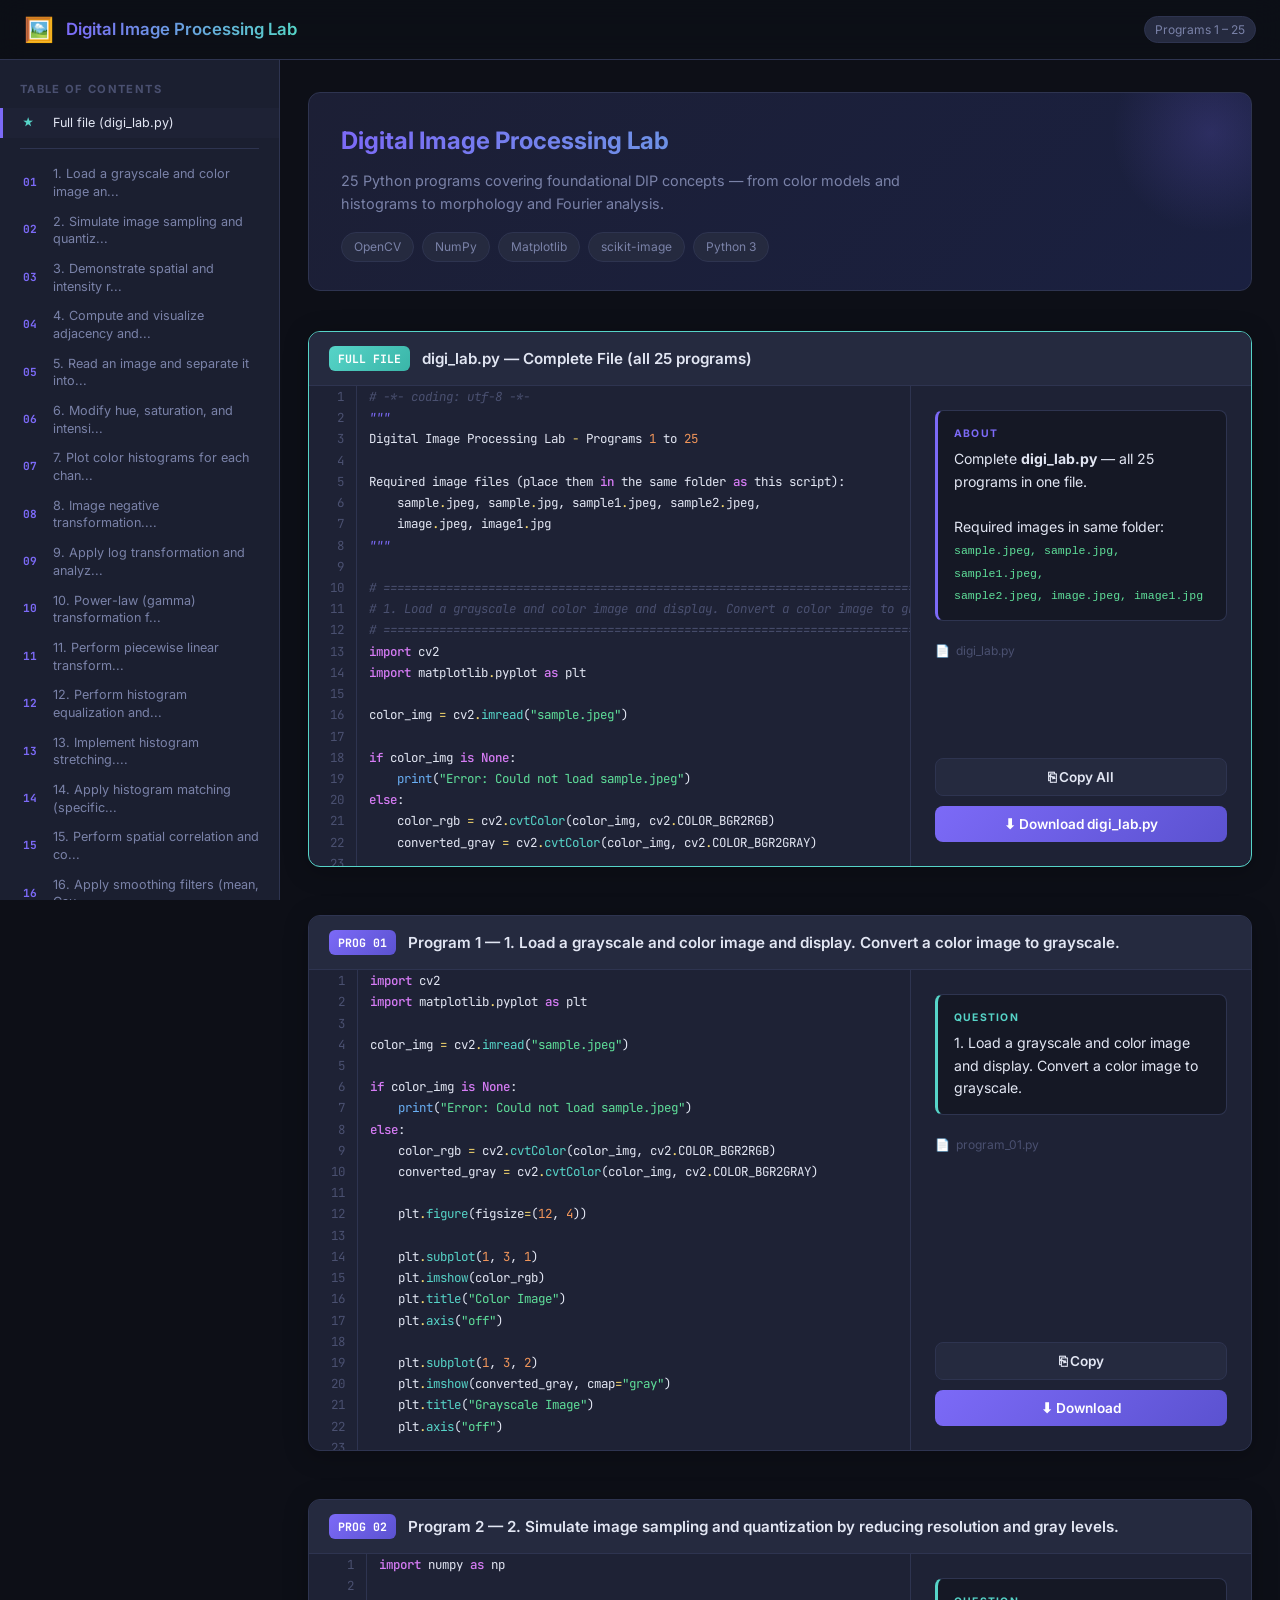
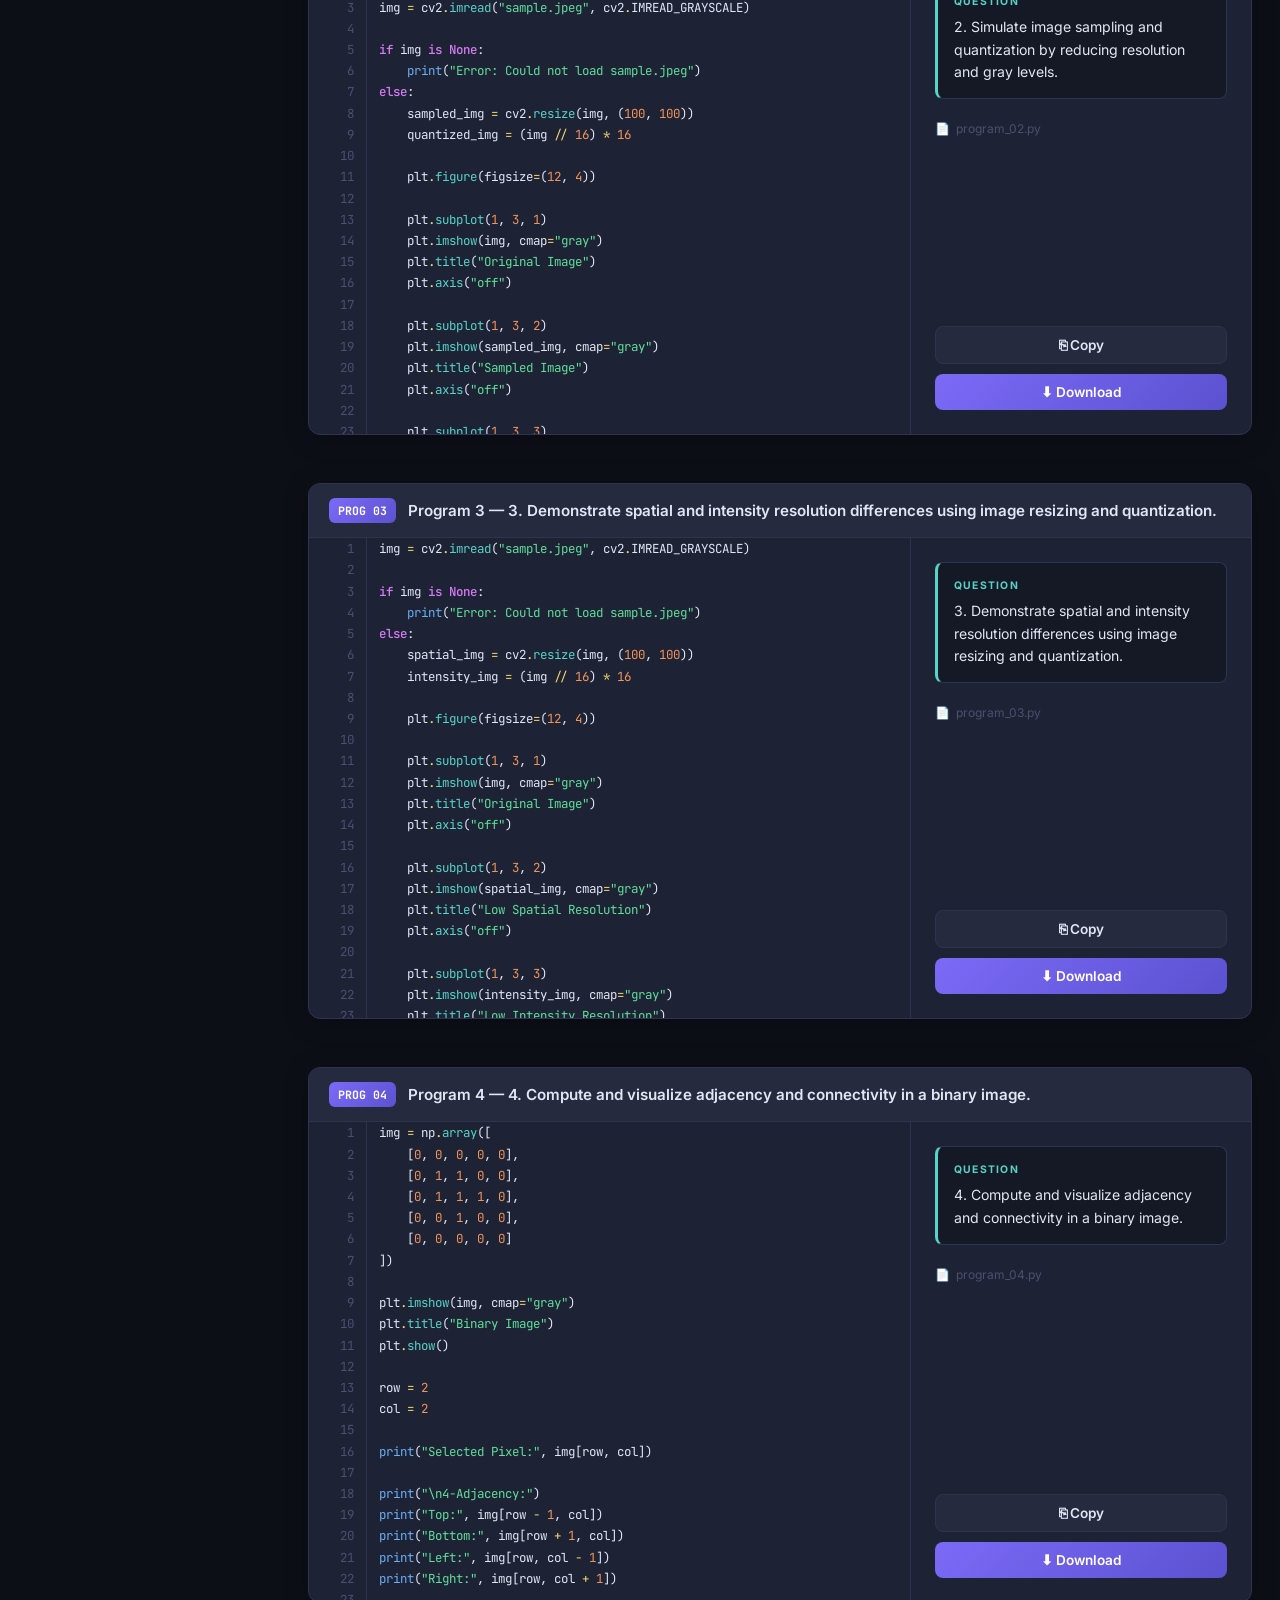
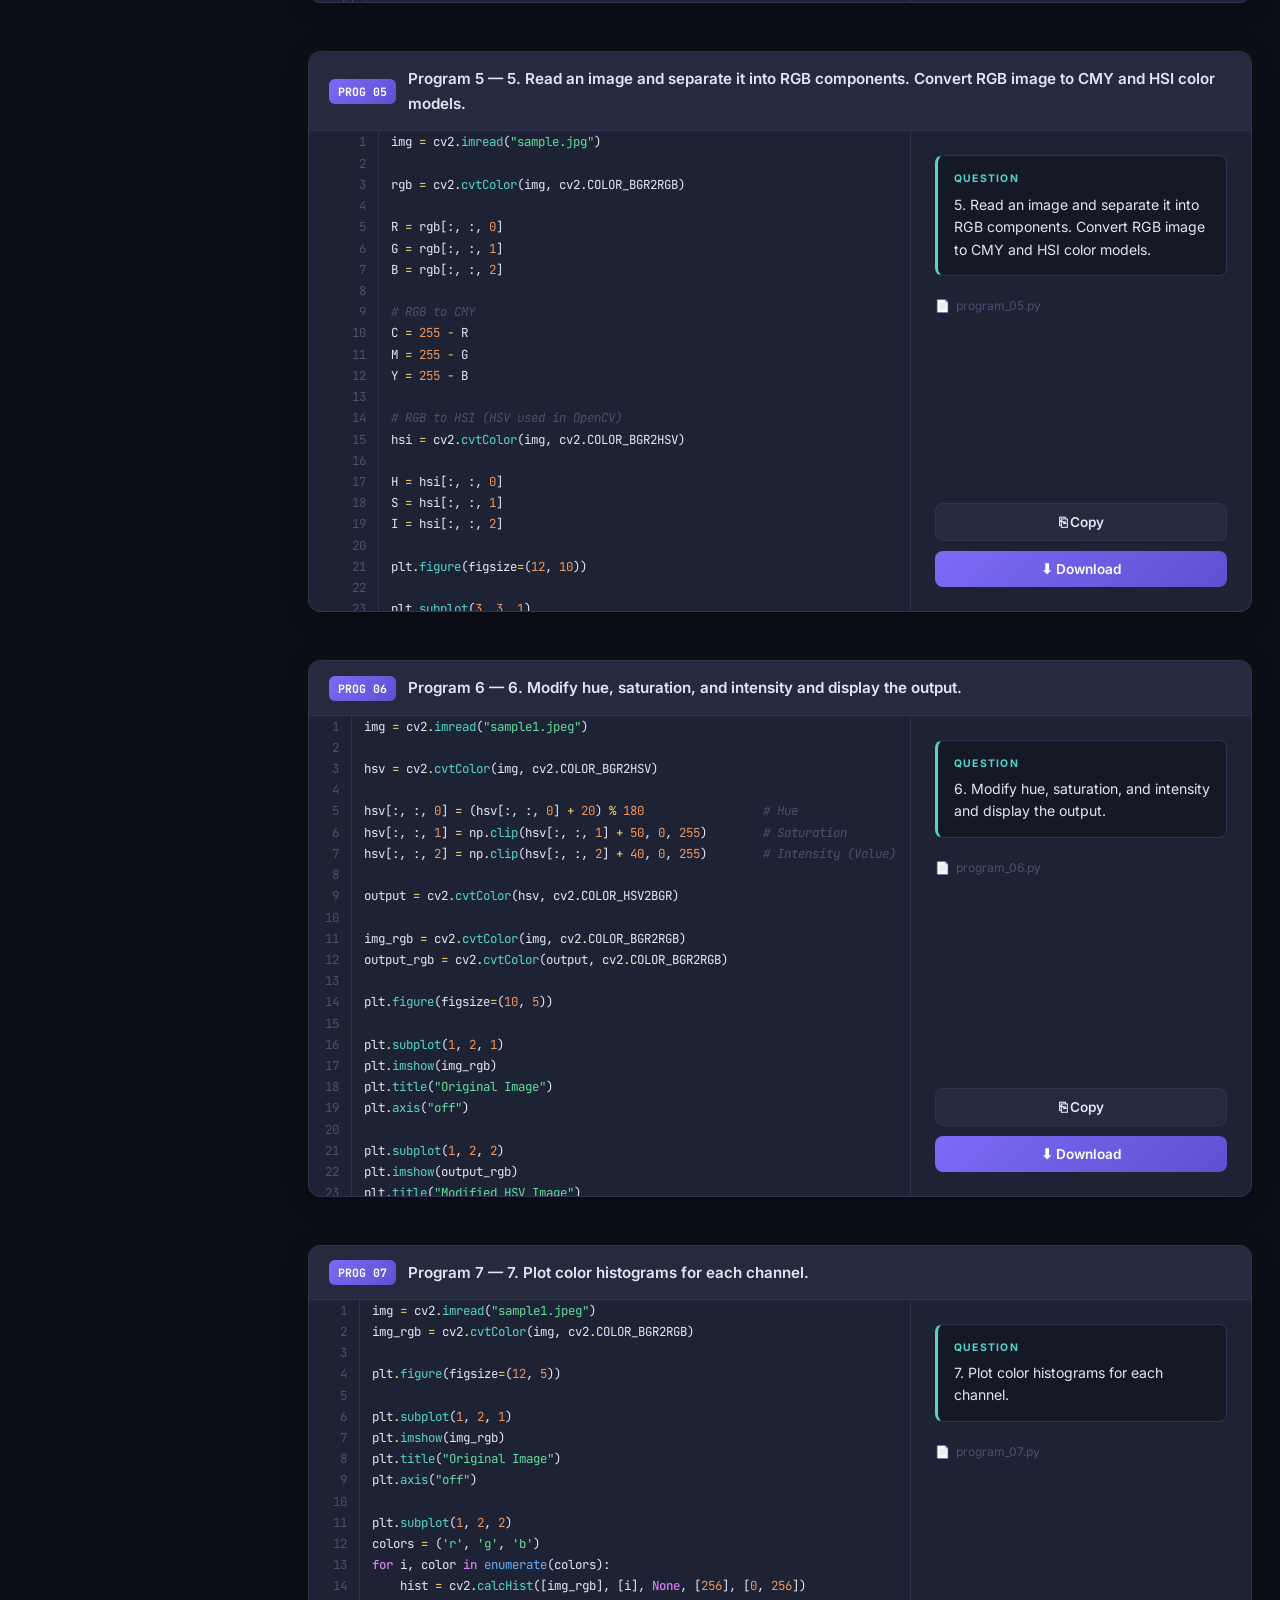
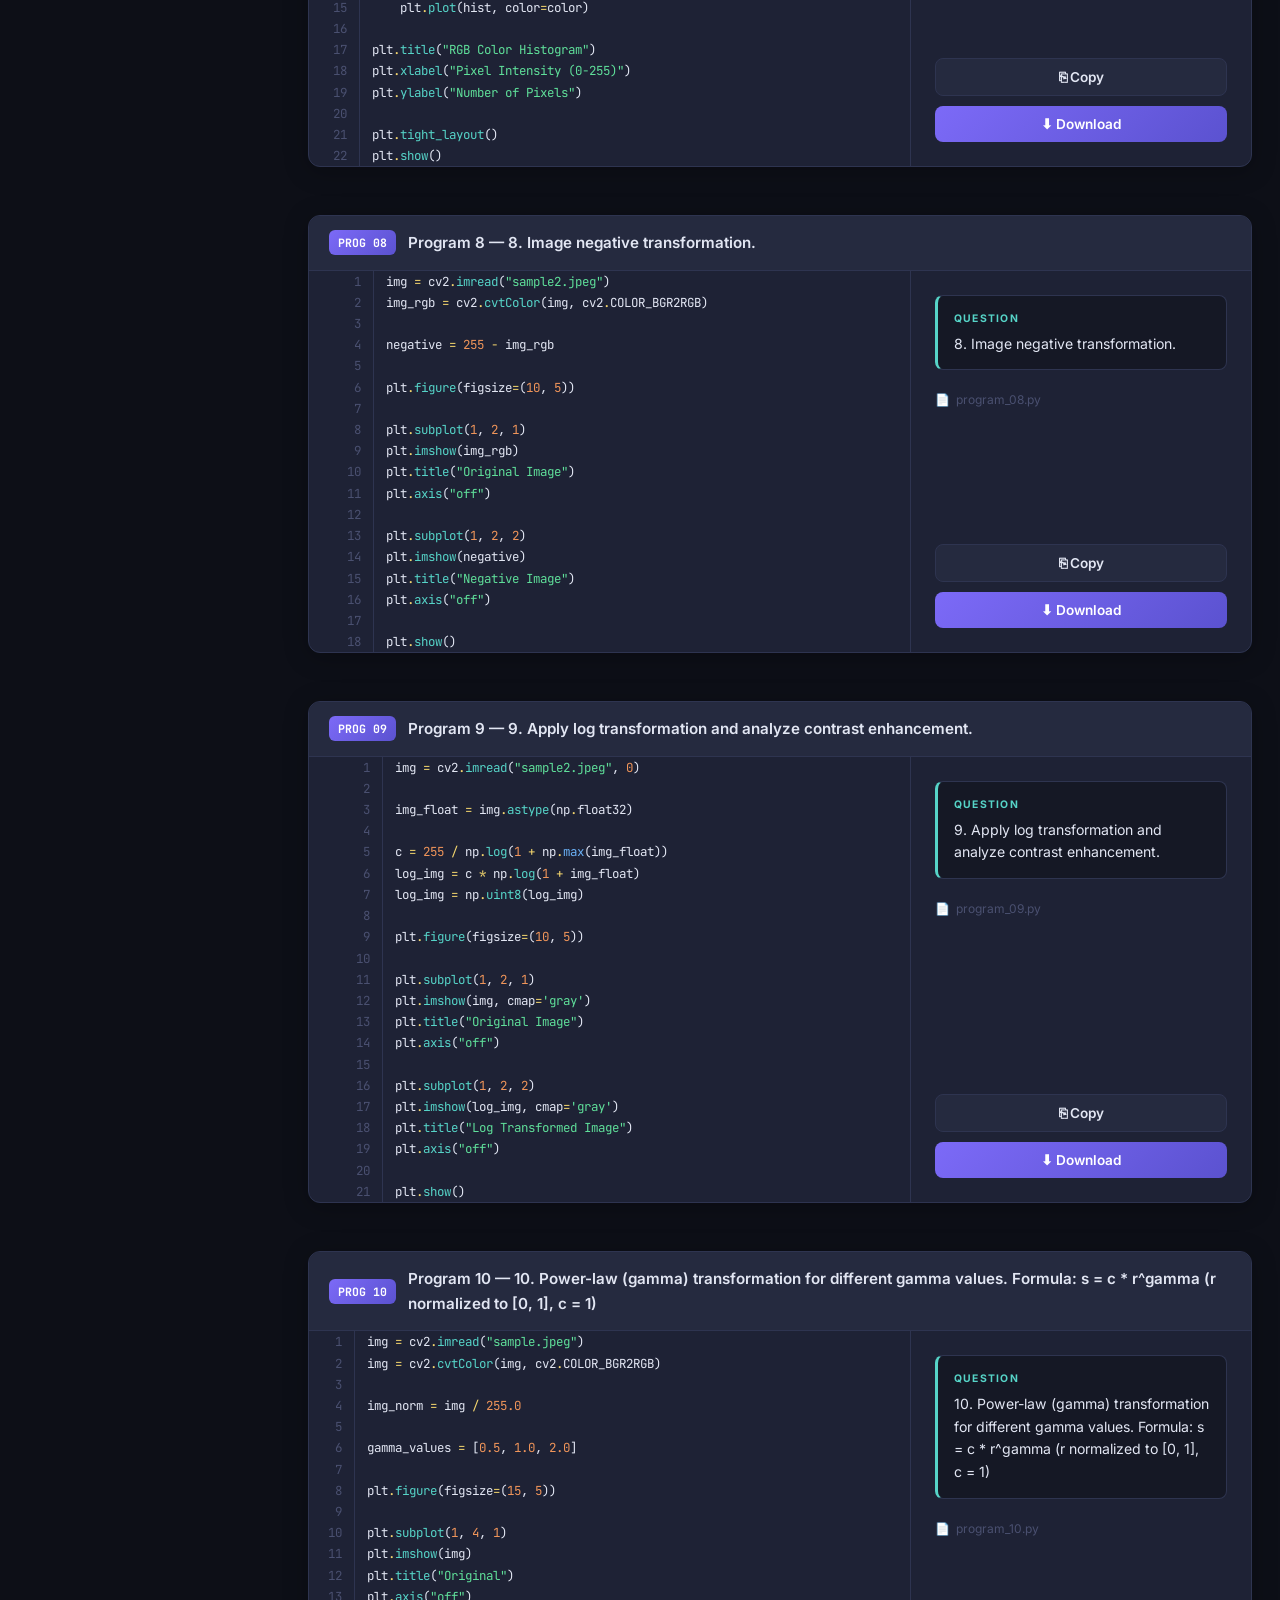
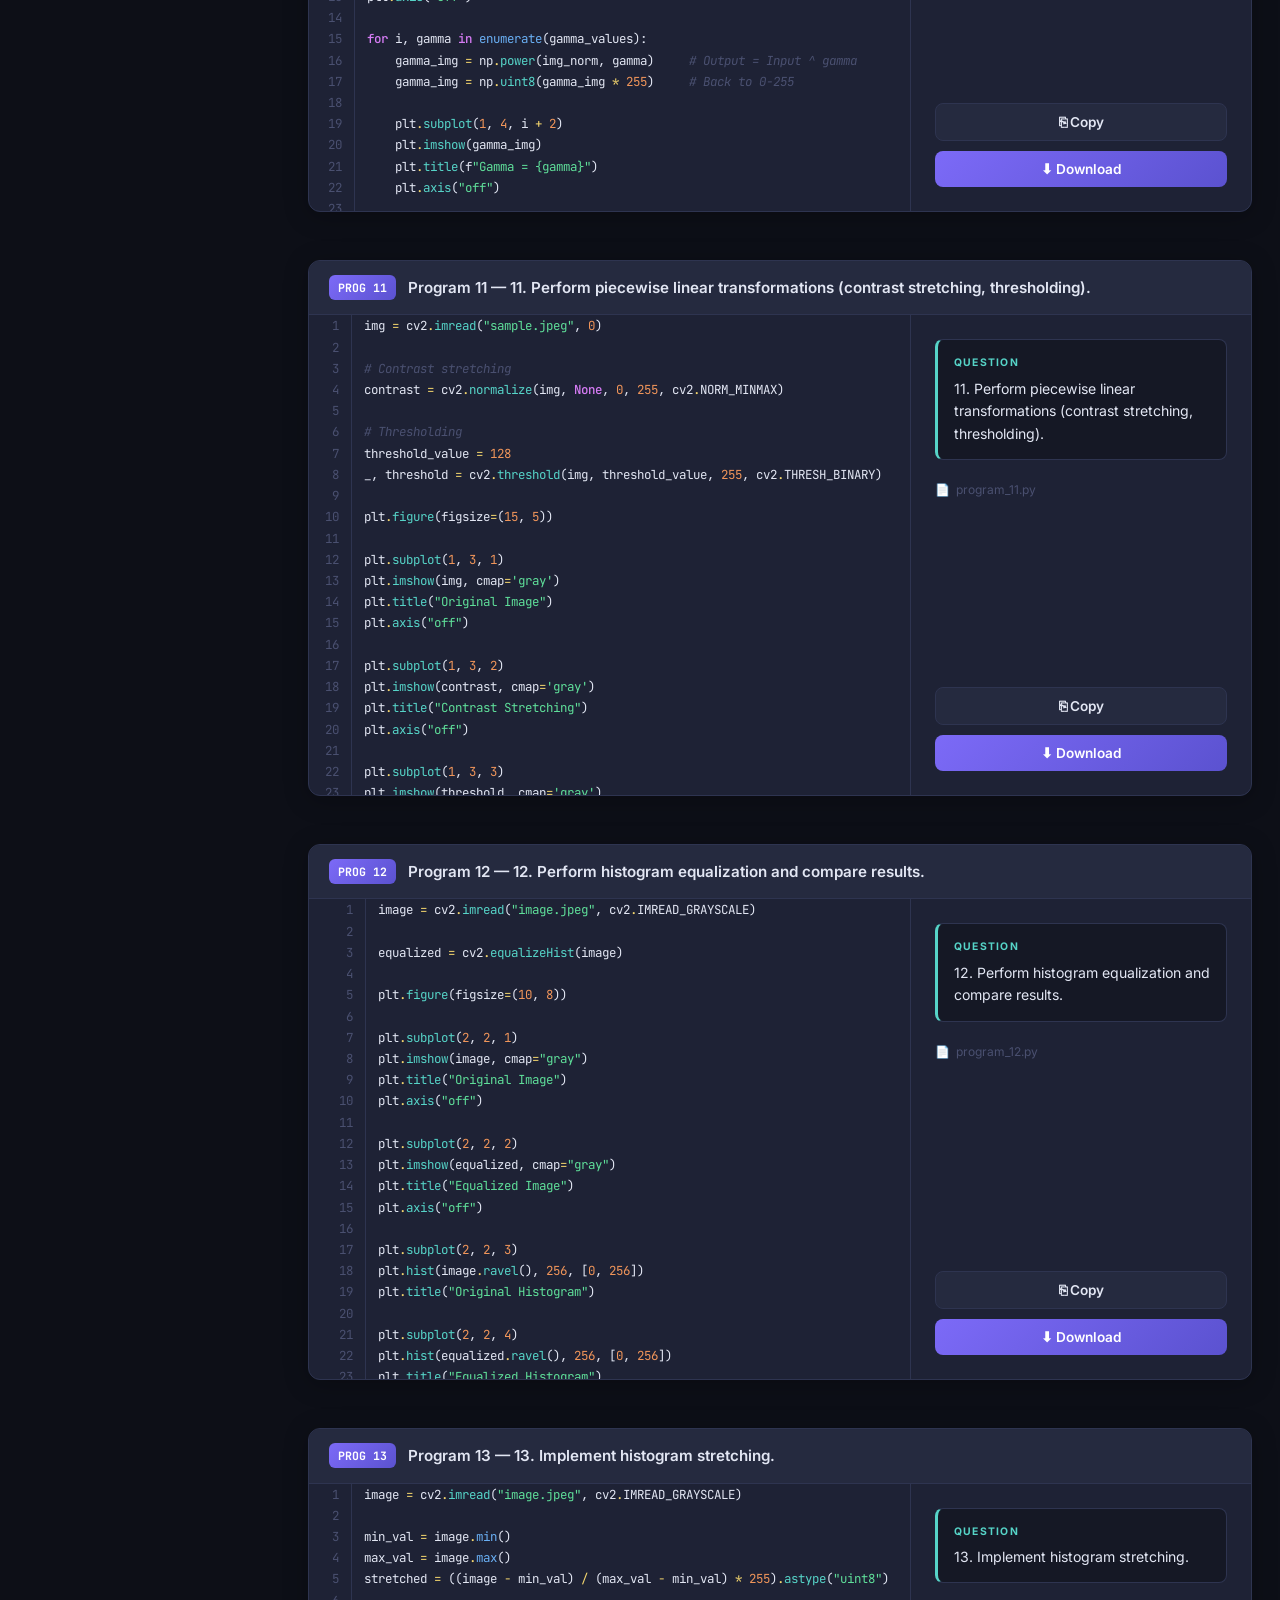
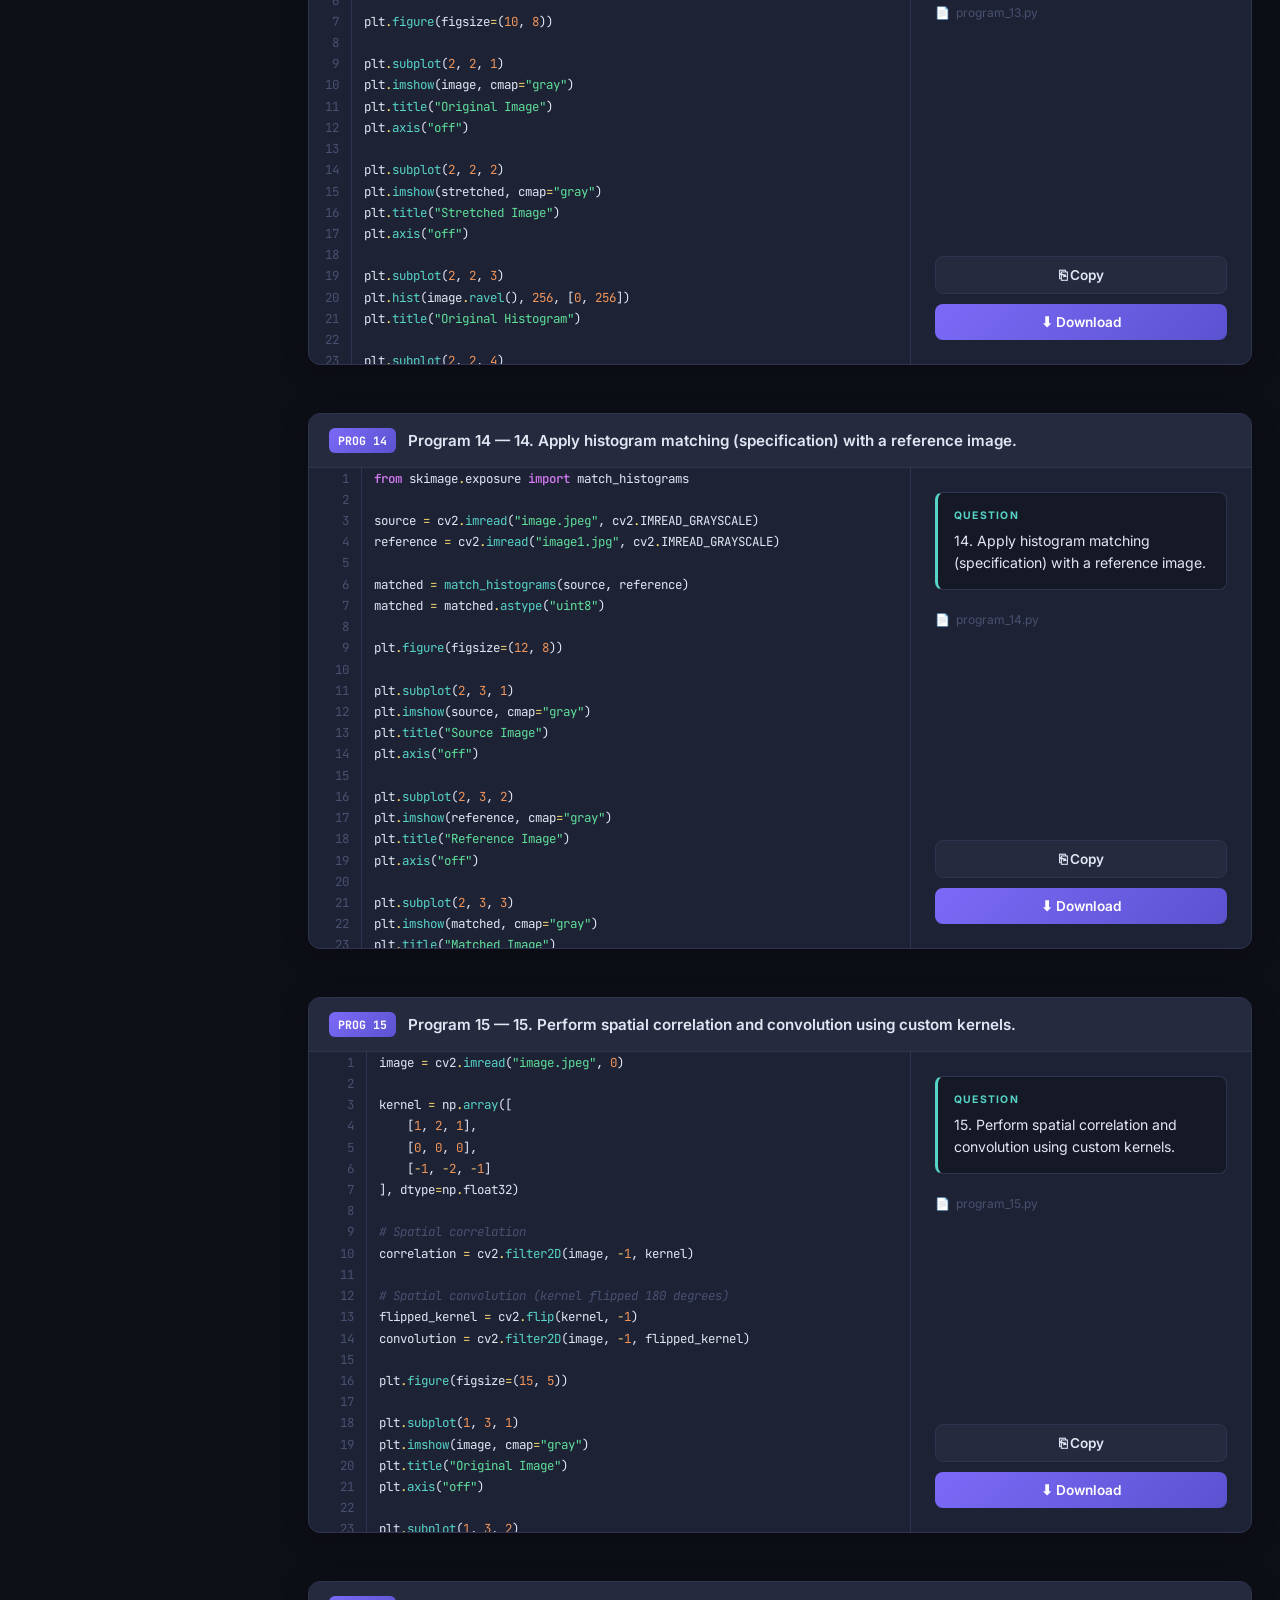
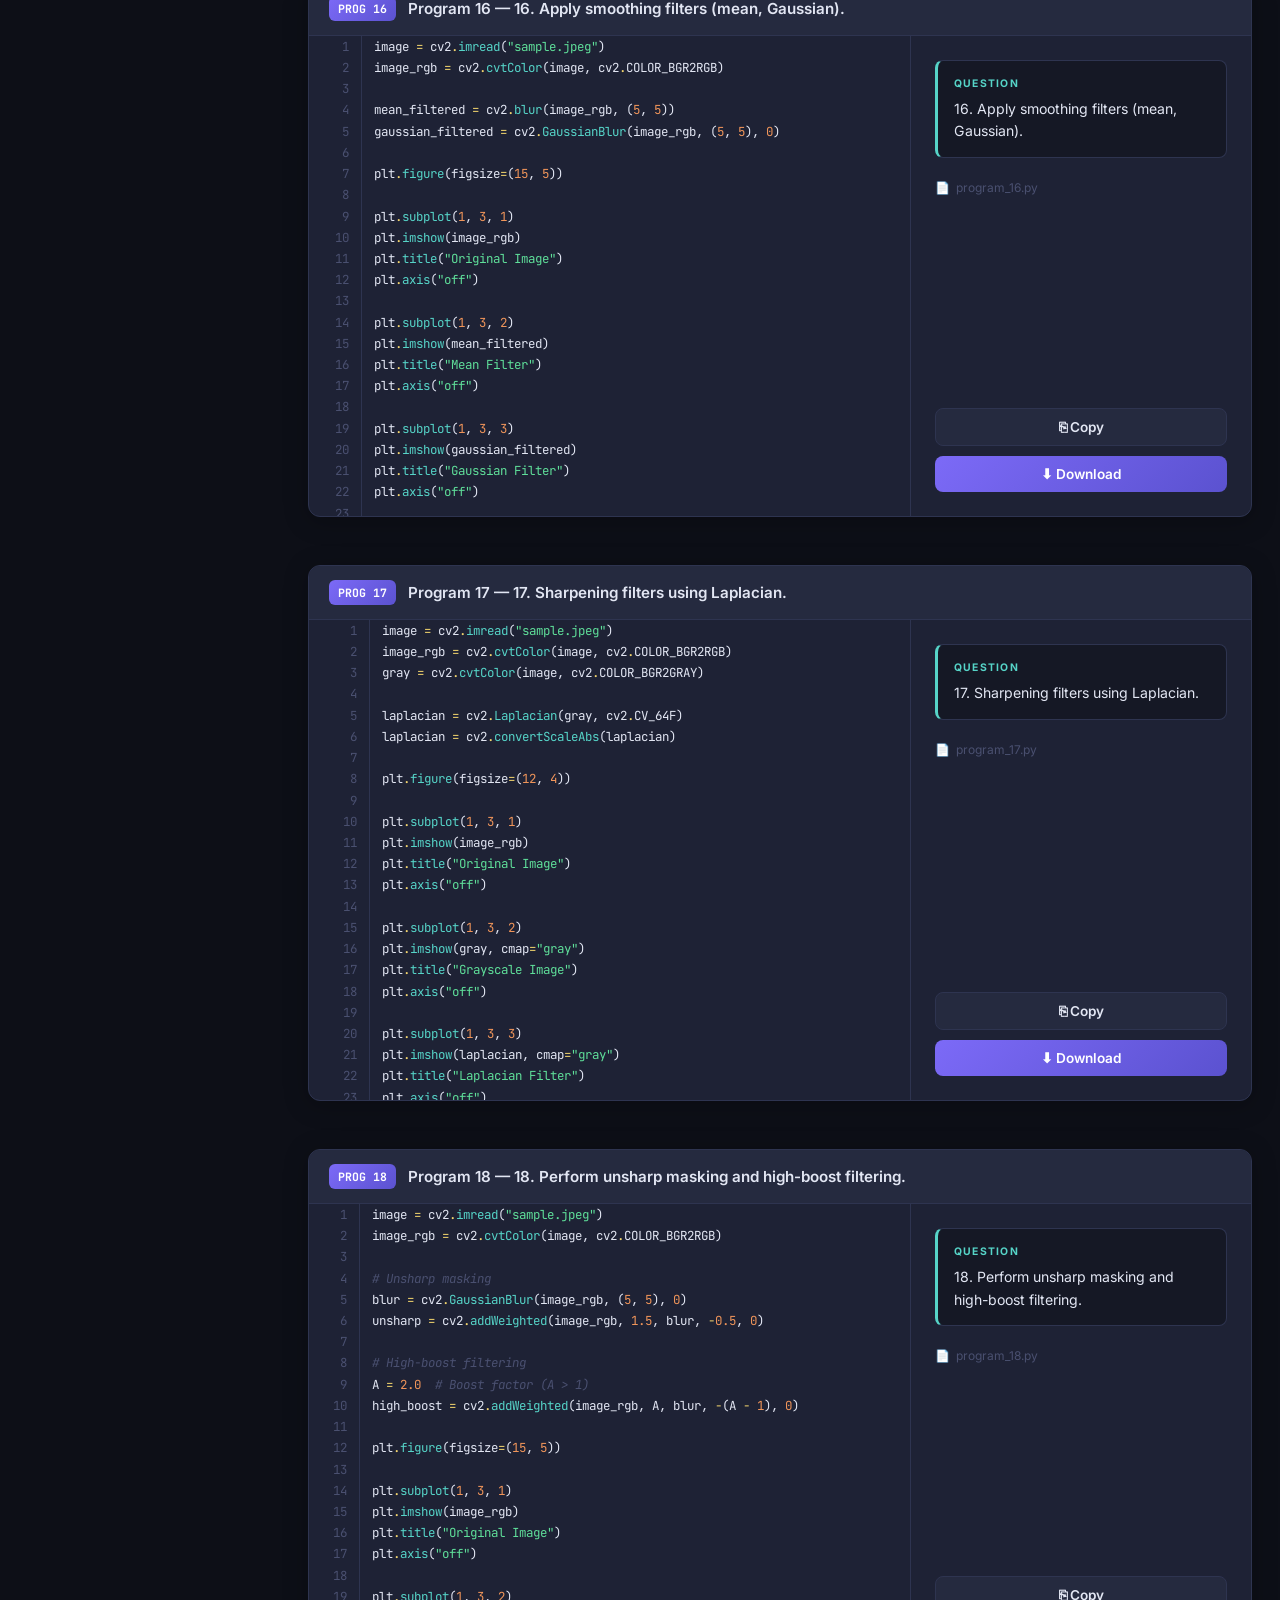
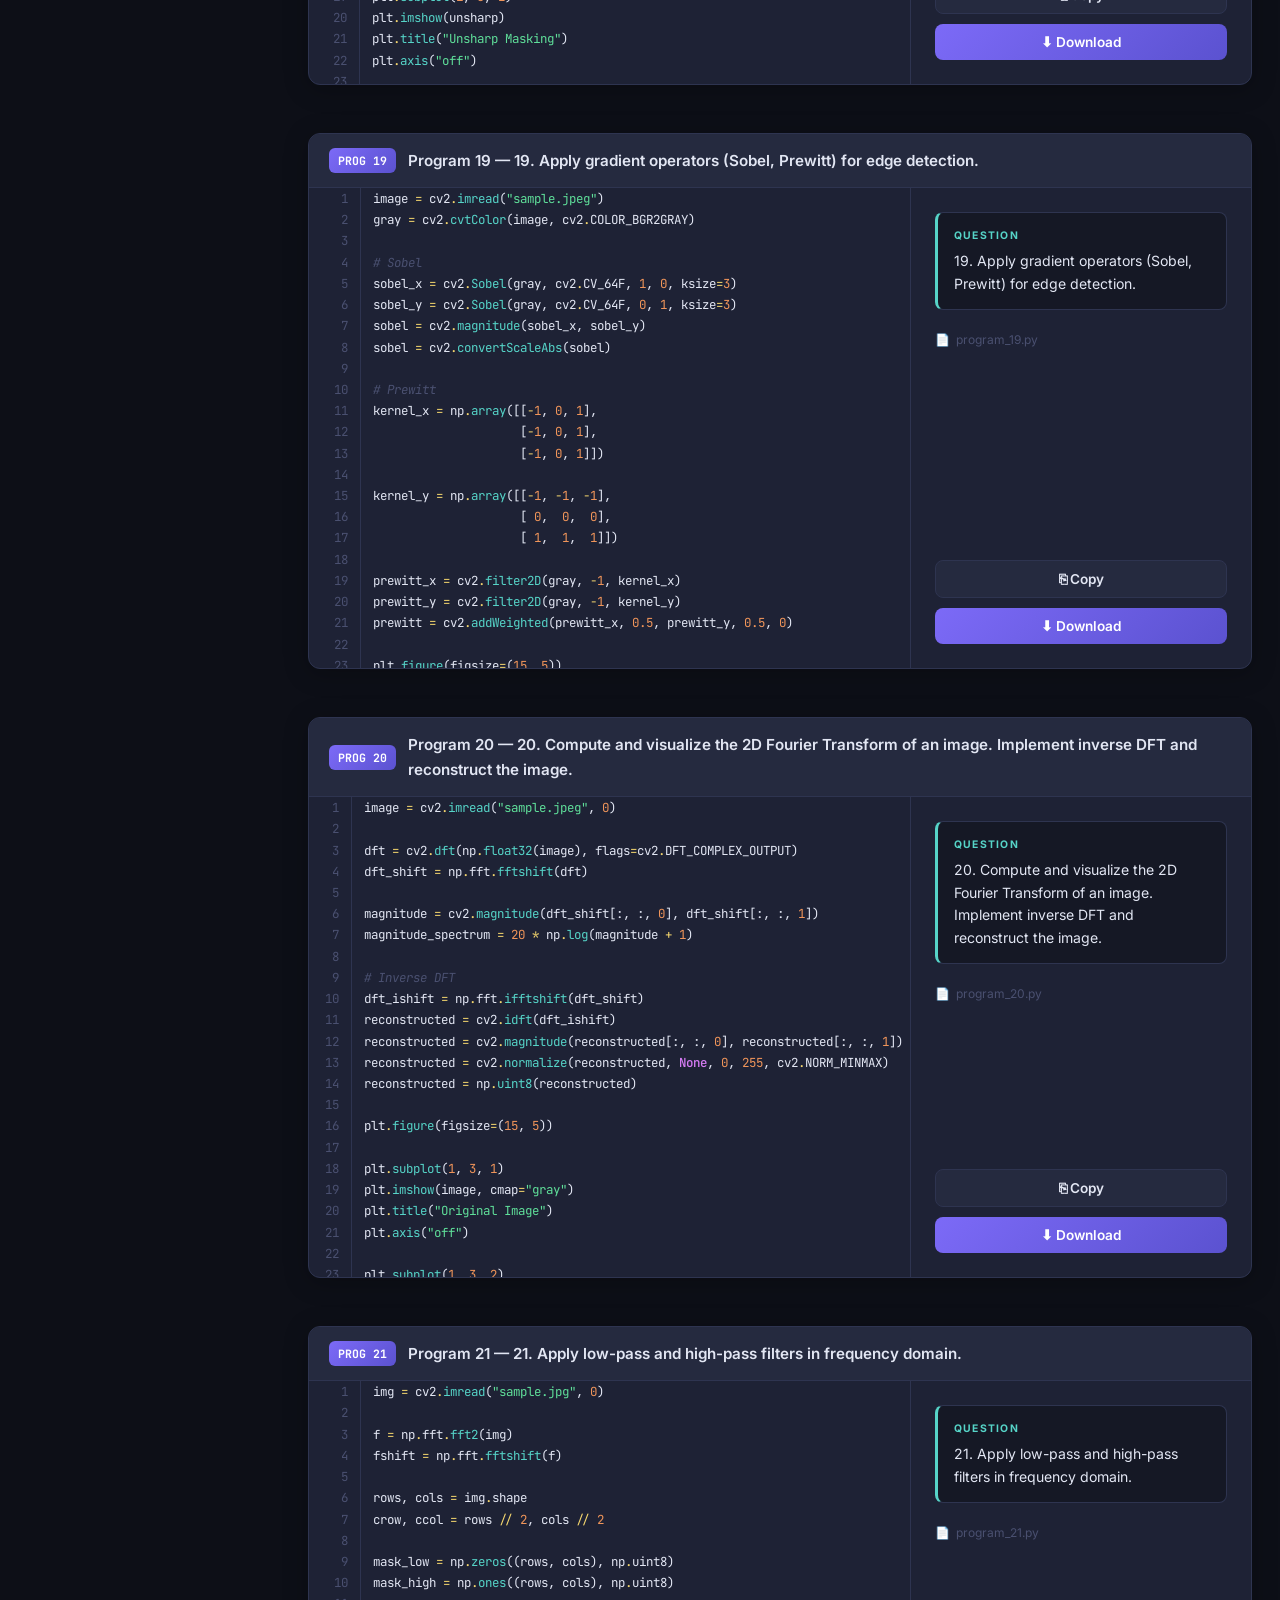
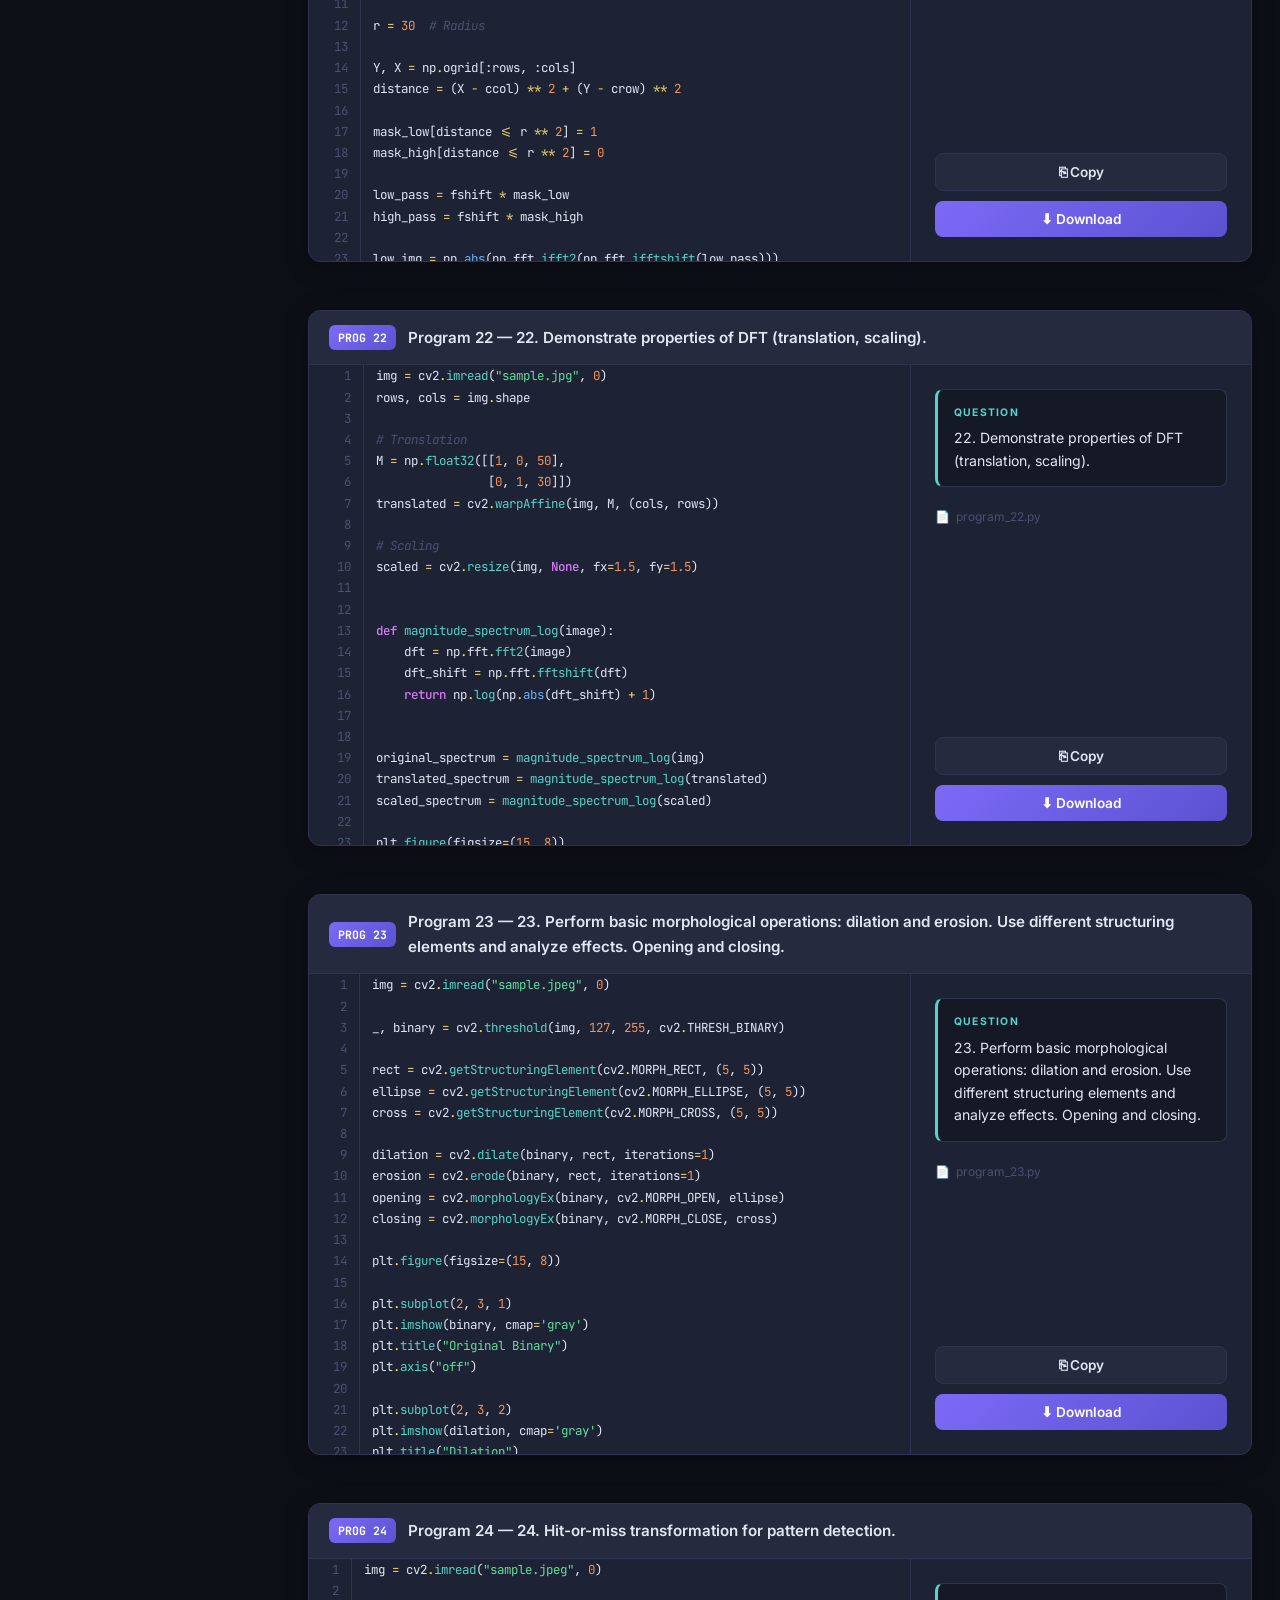
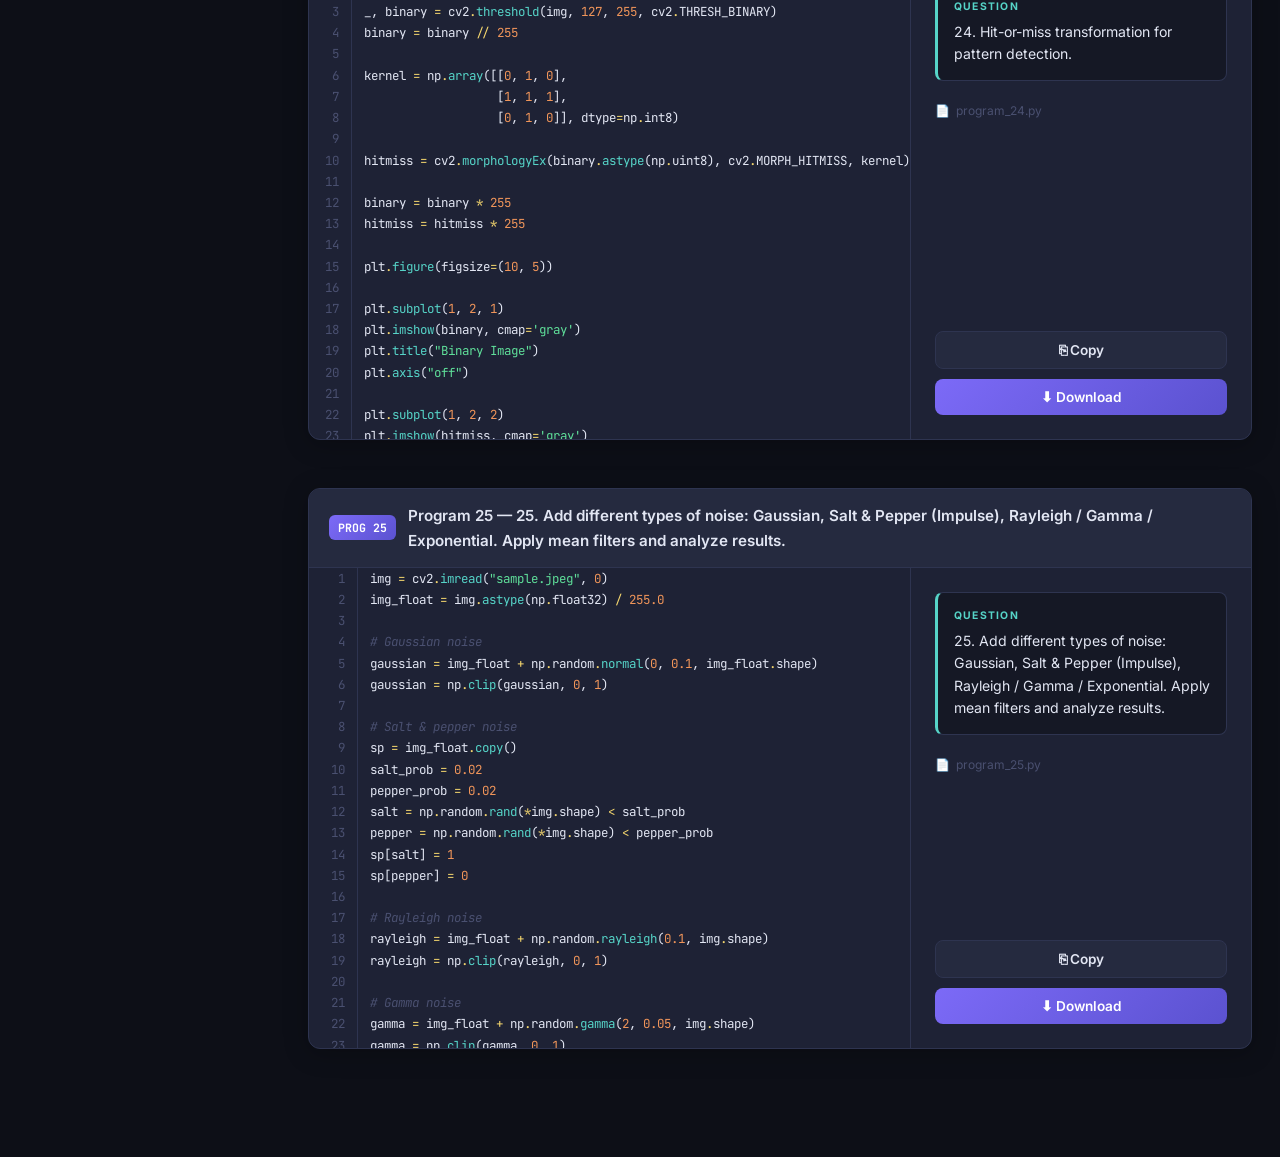
==== commit ec7bef24: "feat: move full digi_lab.py section to top of /dp page" ====
--- a/dp/index.html
+++ b/dp/index.html
@@ -135,6 +135,8 @@
   <nav class="toc-sidebar" id="tocSidebar" aria-label="Table of contents">
     <div class="toc-title">Table of Contents</div>
     <ul class="toc-list">
+      <li><a href="#prog-full" id="toc-full"><span class="toc-num" style="color:var(--accent2)">★</span>Full file (digi_lab.py)</a></li>
+      <hr class="toc-divider" />
       <li><a href="#prog-1" id="toc-1"><span class="toc-num">01</span>1. Load a grayscale and color image an...</a></li>
       <li><a href="#prog-2" id="toc-2"><span class="toc-num">02</span>2. Simulate image sampling and quantiz...</a></li>
       <li><a href="#prog-3" id="toc-3"><span class="toc-num">03</span>3. Demonstrate spatial and intensity r...</a></li>
@@ -160,8 +162,6 @@
       <li><a href="#prog-23" id="toc-23"><span class="toc-num">23</span>23. Perform basic morphological operat...</a></li>
       <li><a href="#prog-24" id="toc-24"><span class="toc-num">24</span>24. Hit-or-miss transformation for pat...</a></li>
       <li><a href="#prog-25" id="toc-25"><span class="toc-num">25</span>25. Add different types of noise: Gaus...</a></li>
-      <hr class="toc-divider" />
-      <li><a href="#prog-full" id="toc-full"><span class="toc-num" style="color:var(--accent2)">★</span>Full file (digi_lab.py)</a></li>
     </ul>
   </nav>
 
@@ -2182,8 +2182,8 @@
 
 document.addEventListener('DOMContentLoaded',()=>{
   const c=document.getElementById('programs-container');
+  c.appendChild(renderFull(FULL));
   PROGS.forEach(p=>c.appendChild(renderSection(p)));
-  c.appendChild(renderFull(FULL));
   initScrollSpy();
   document.querySelectorAll('.toc-list a').forEach(a=>{
     a.addEventListener('click',()=>document.getElementById('tocSidebar').classList.remove('open'));
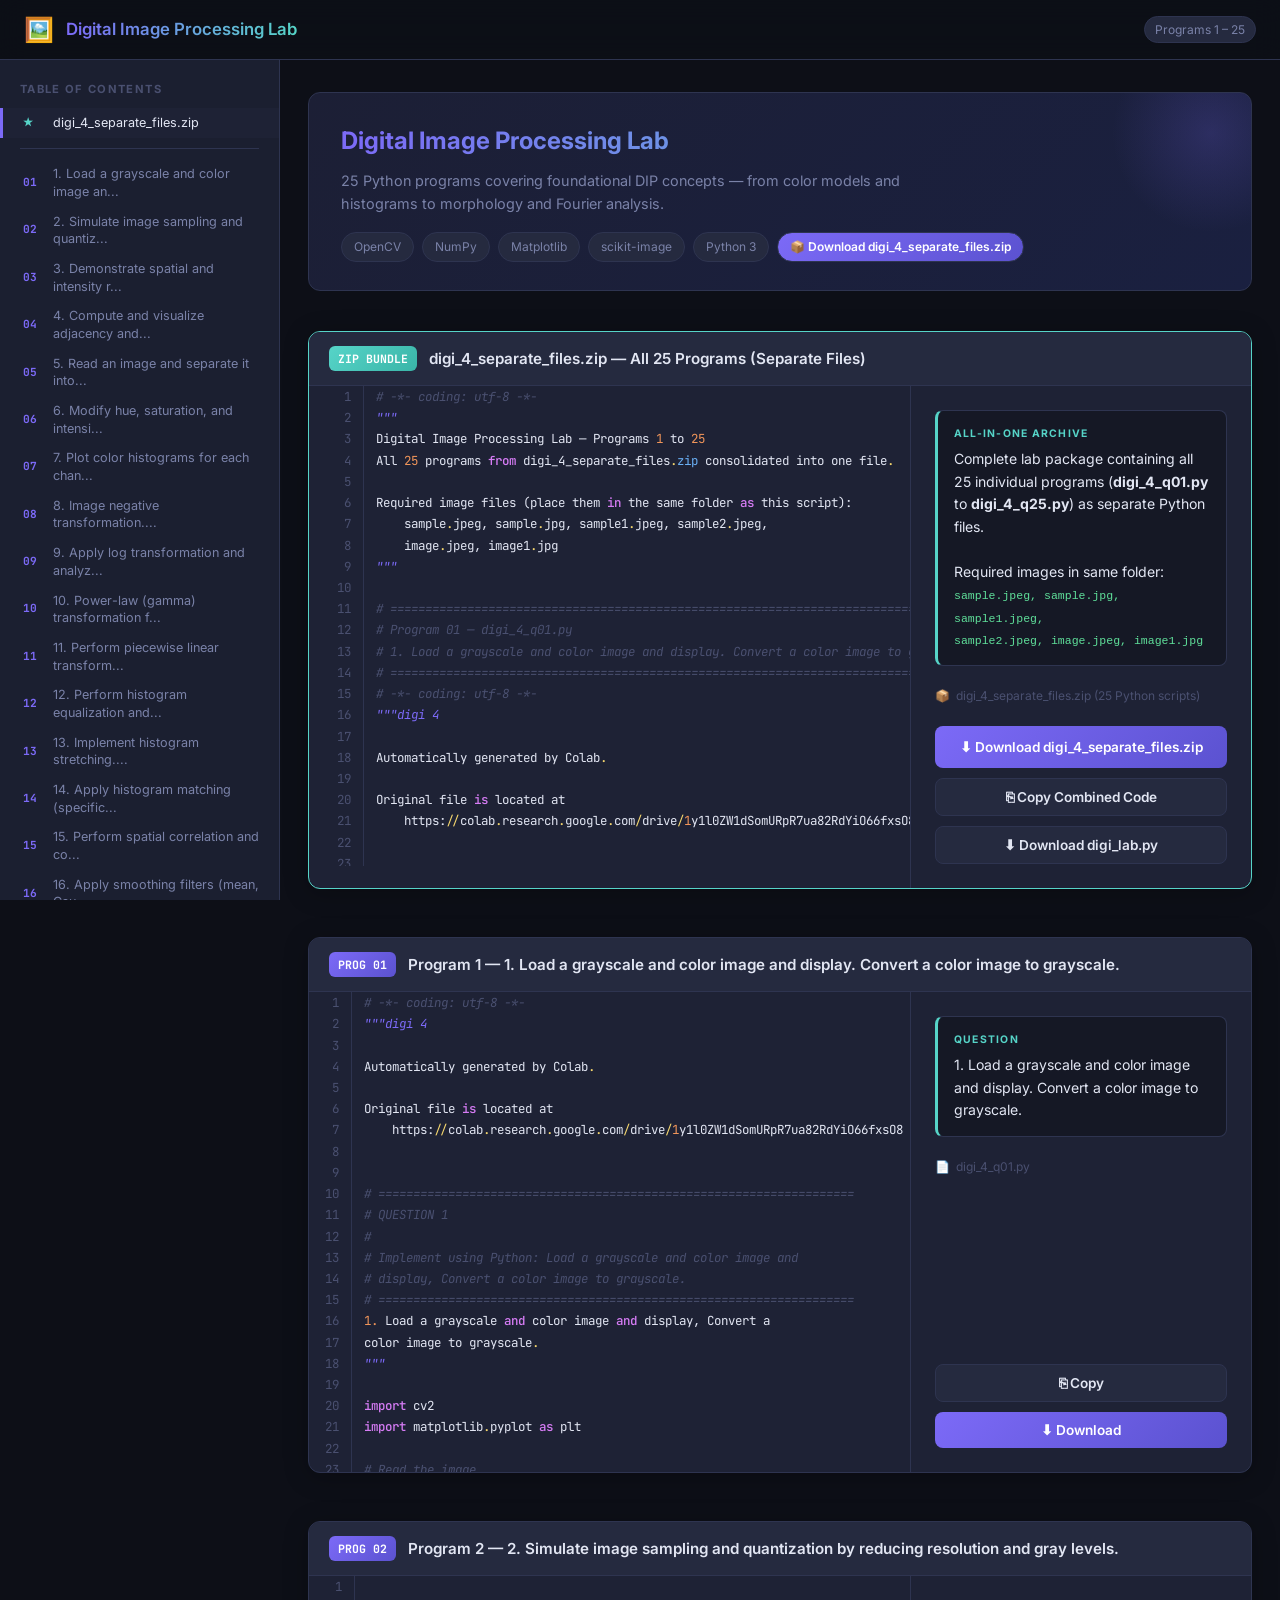
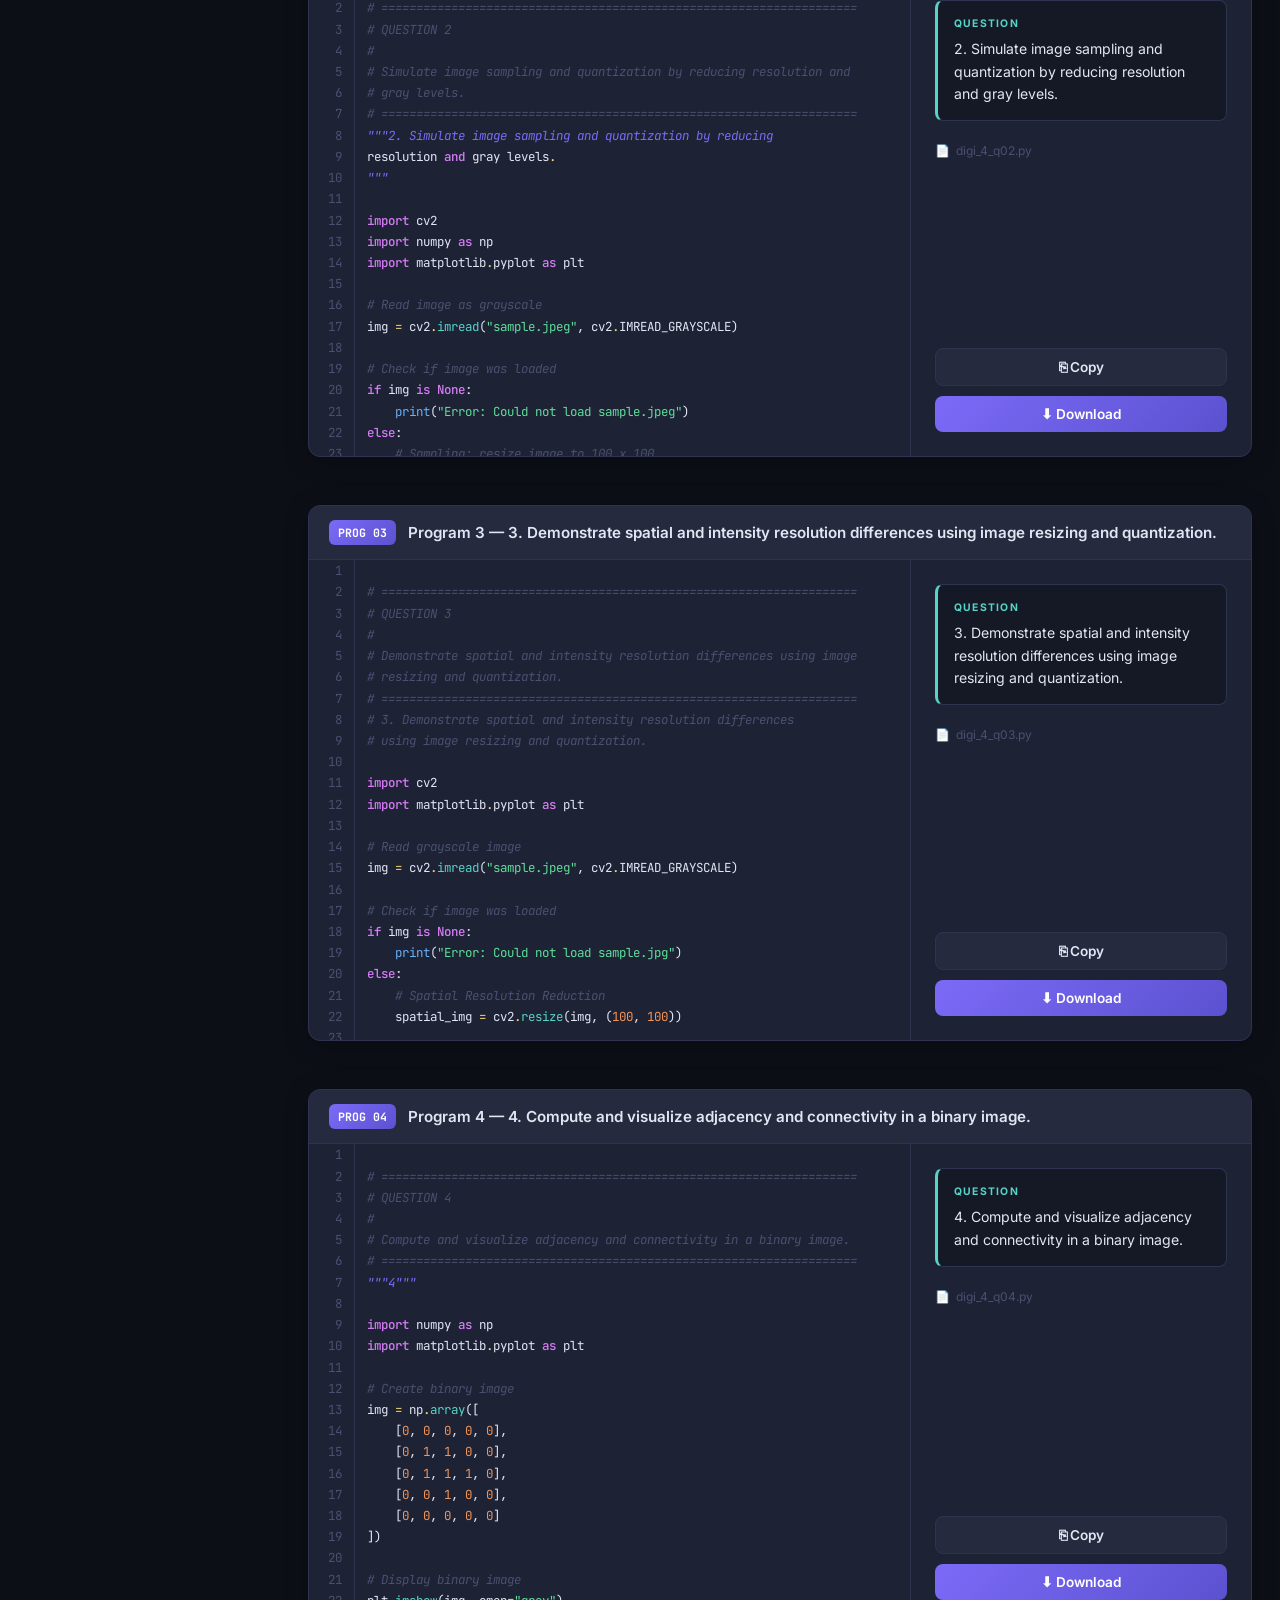
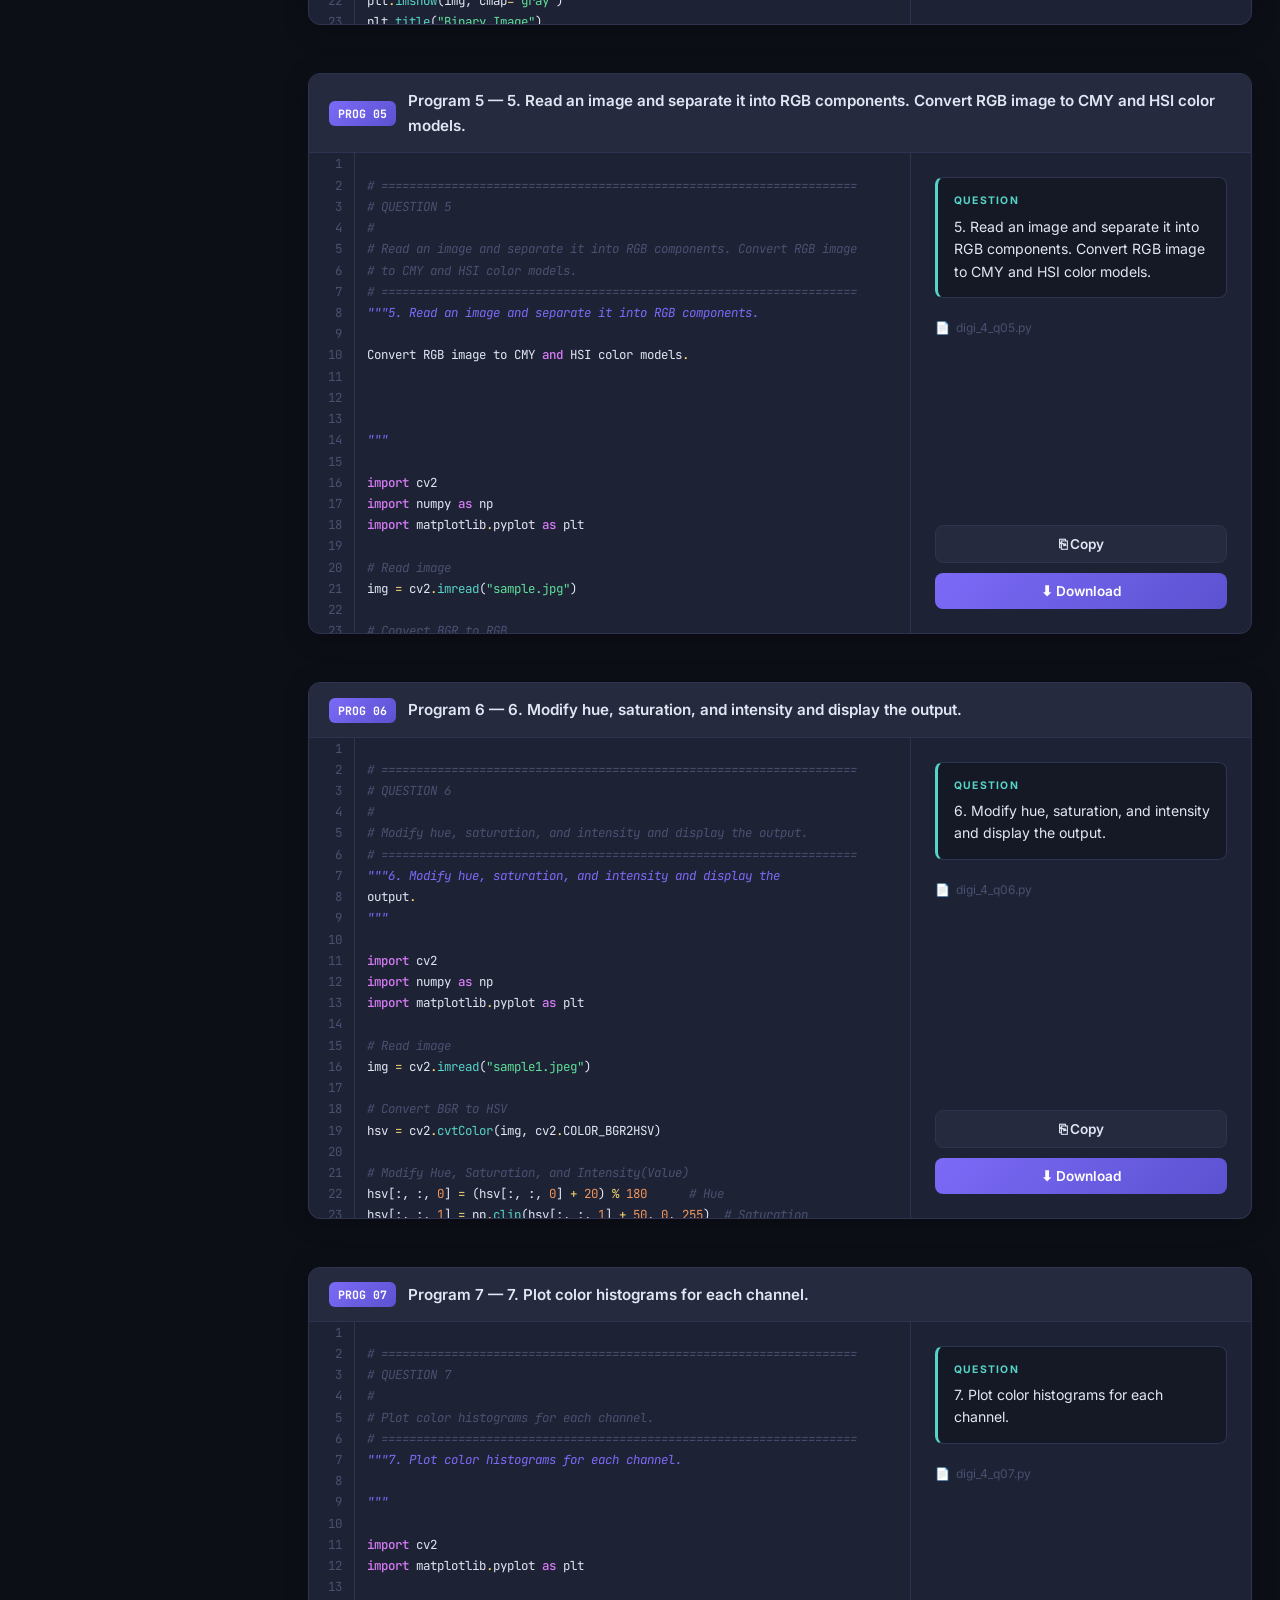
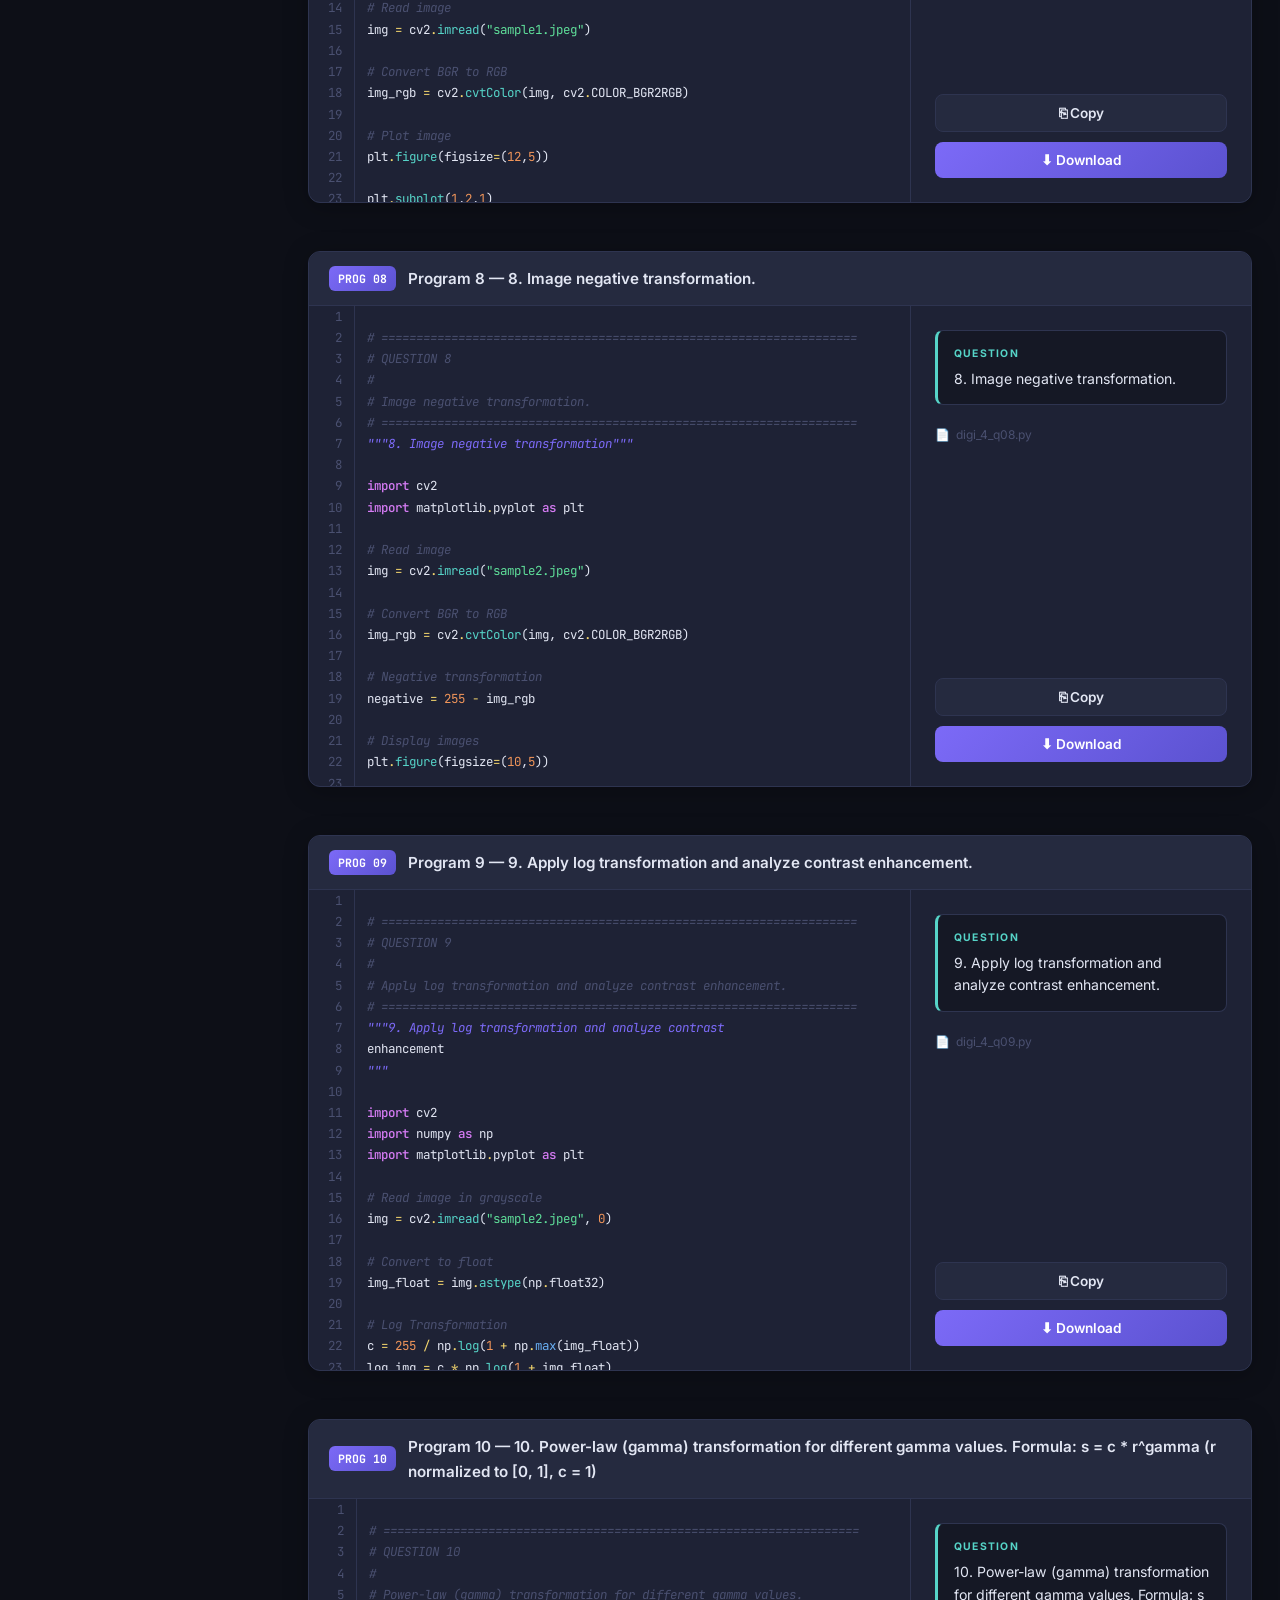
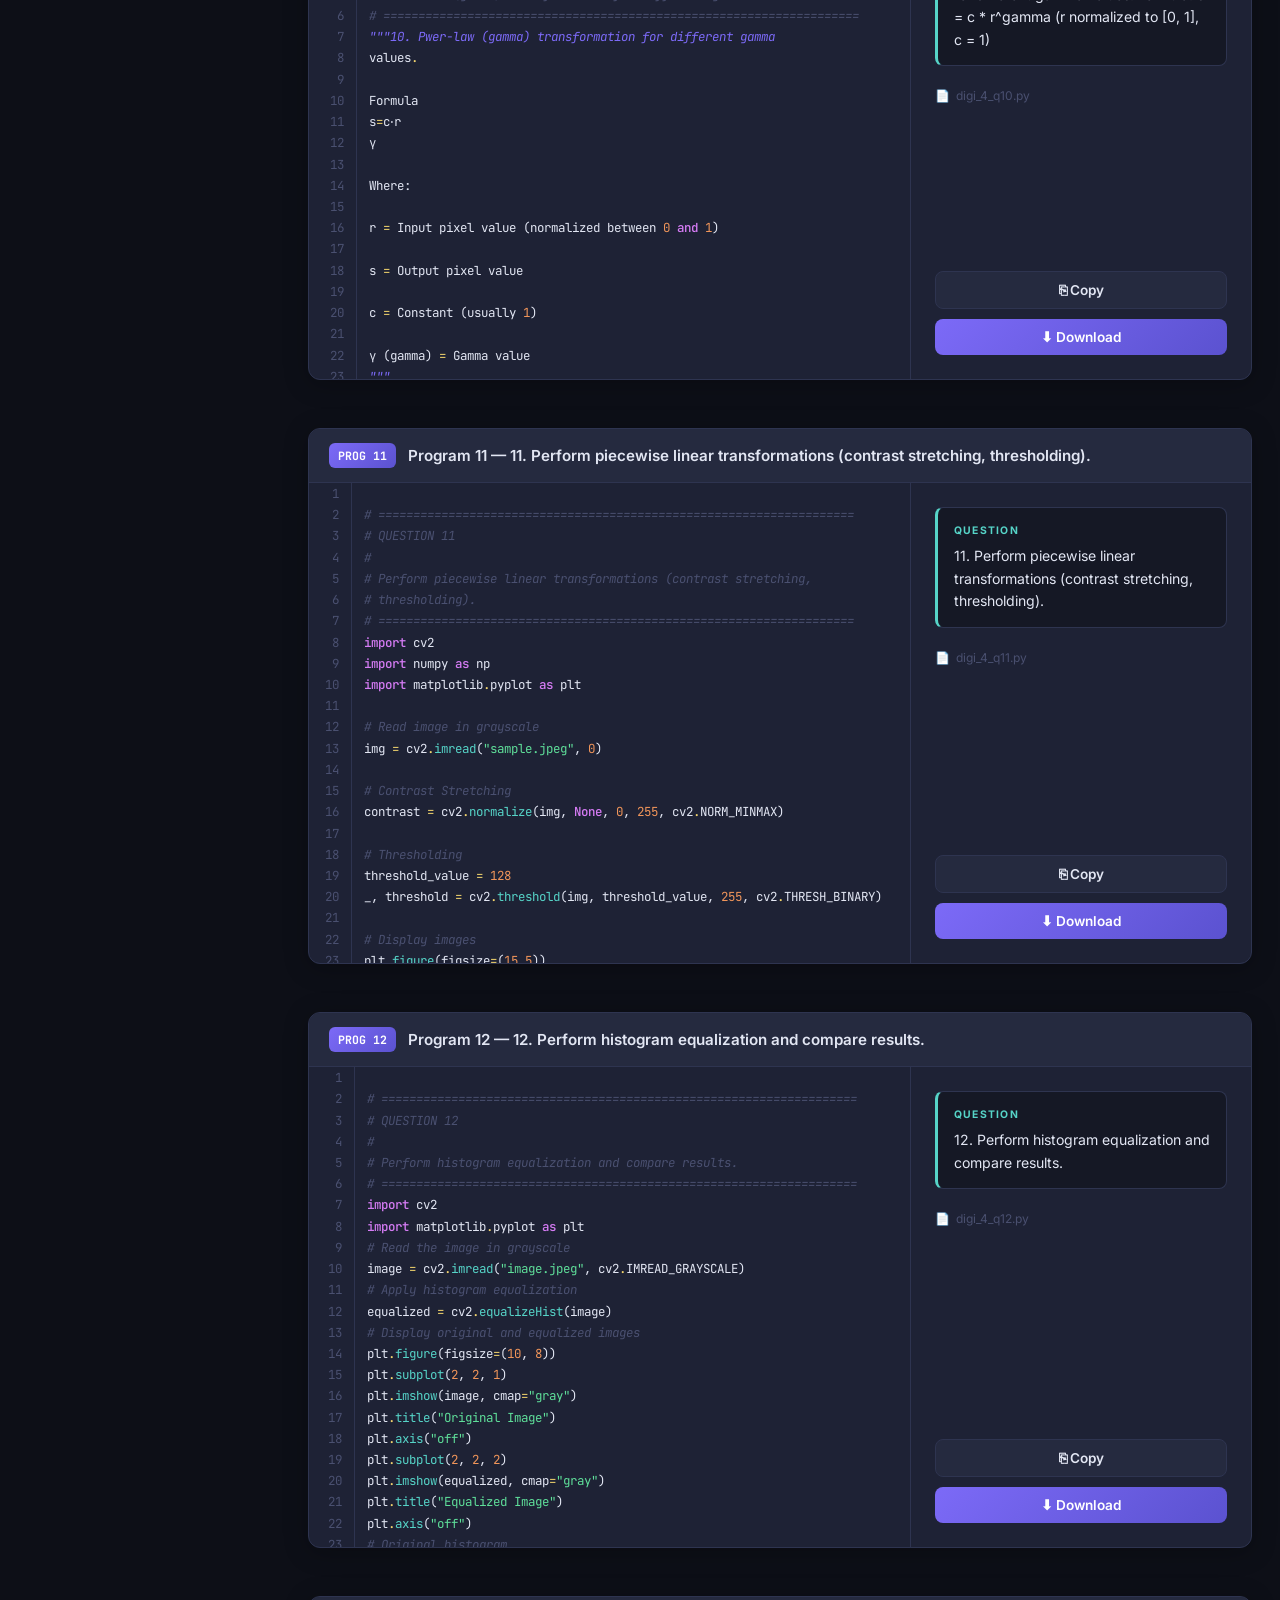
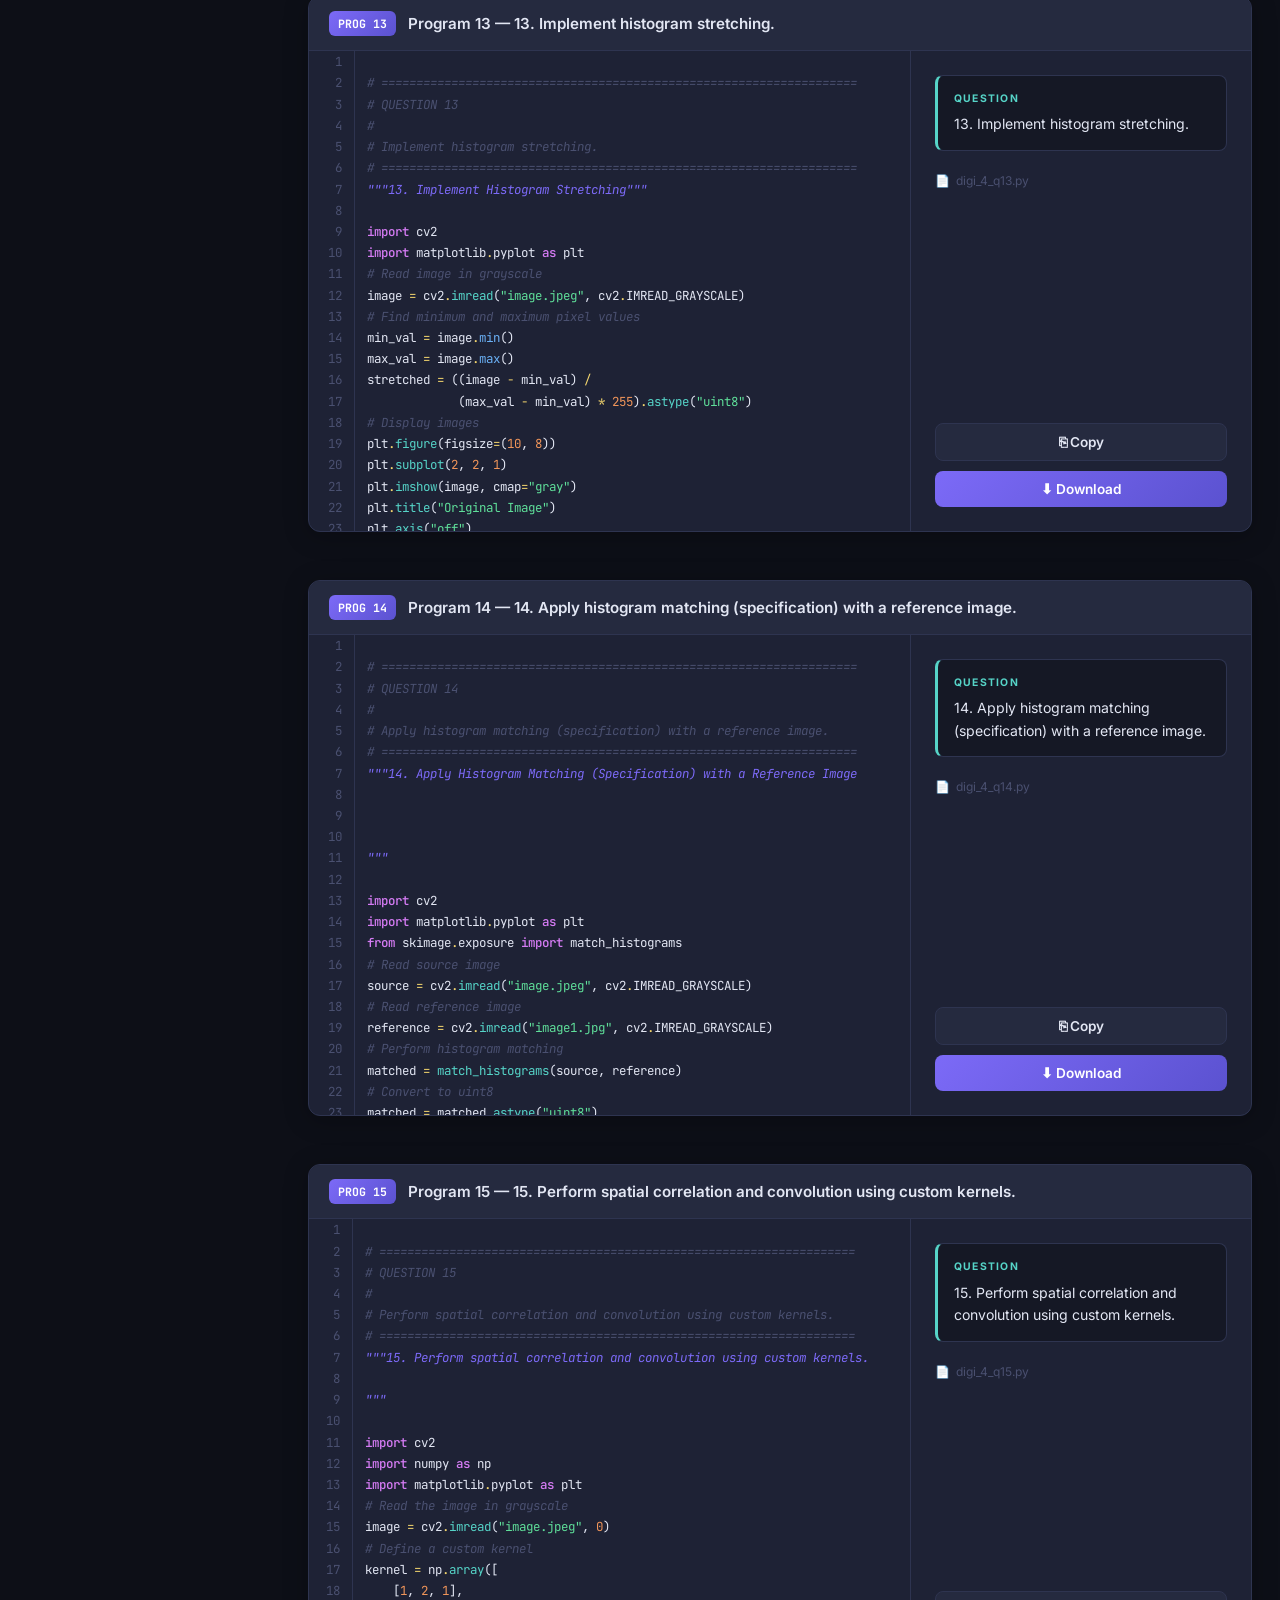
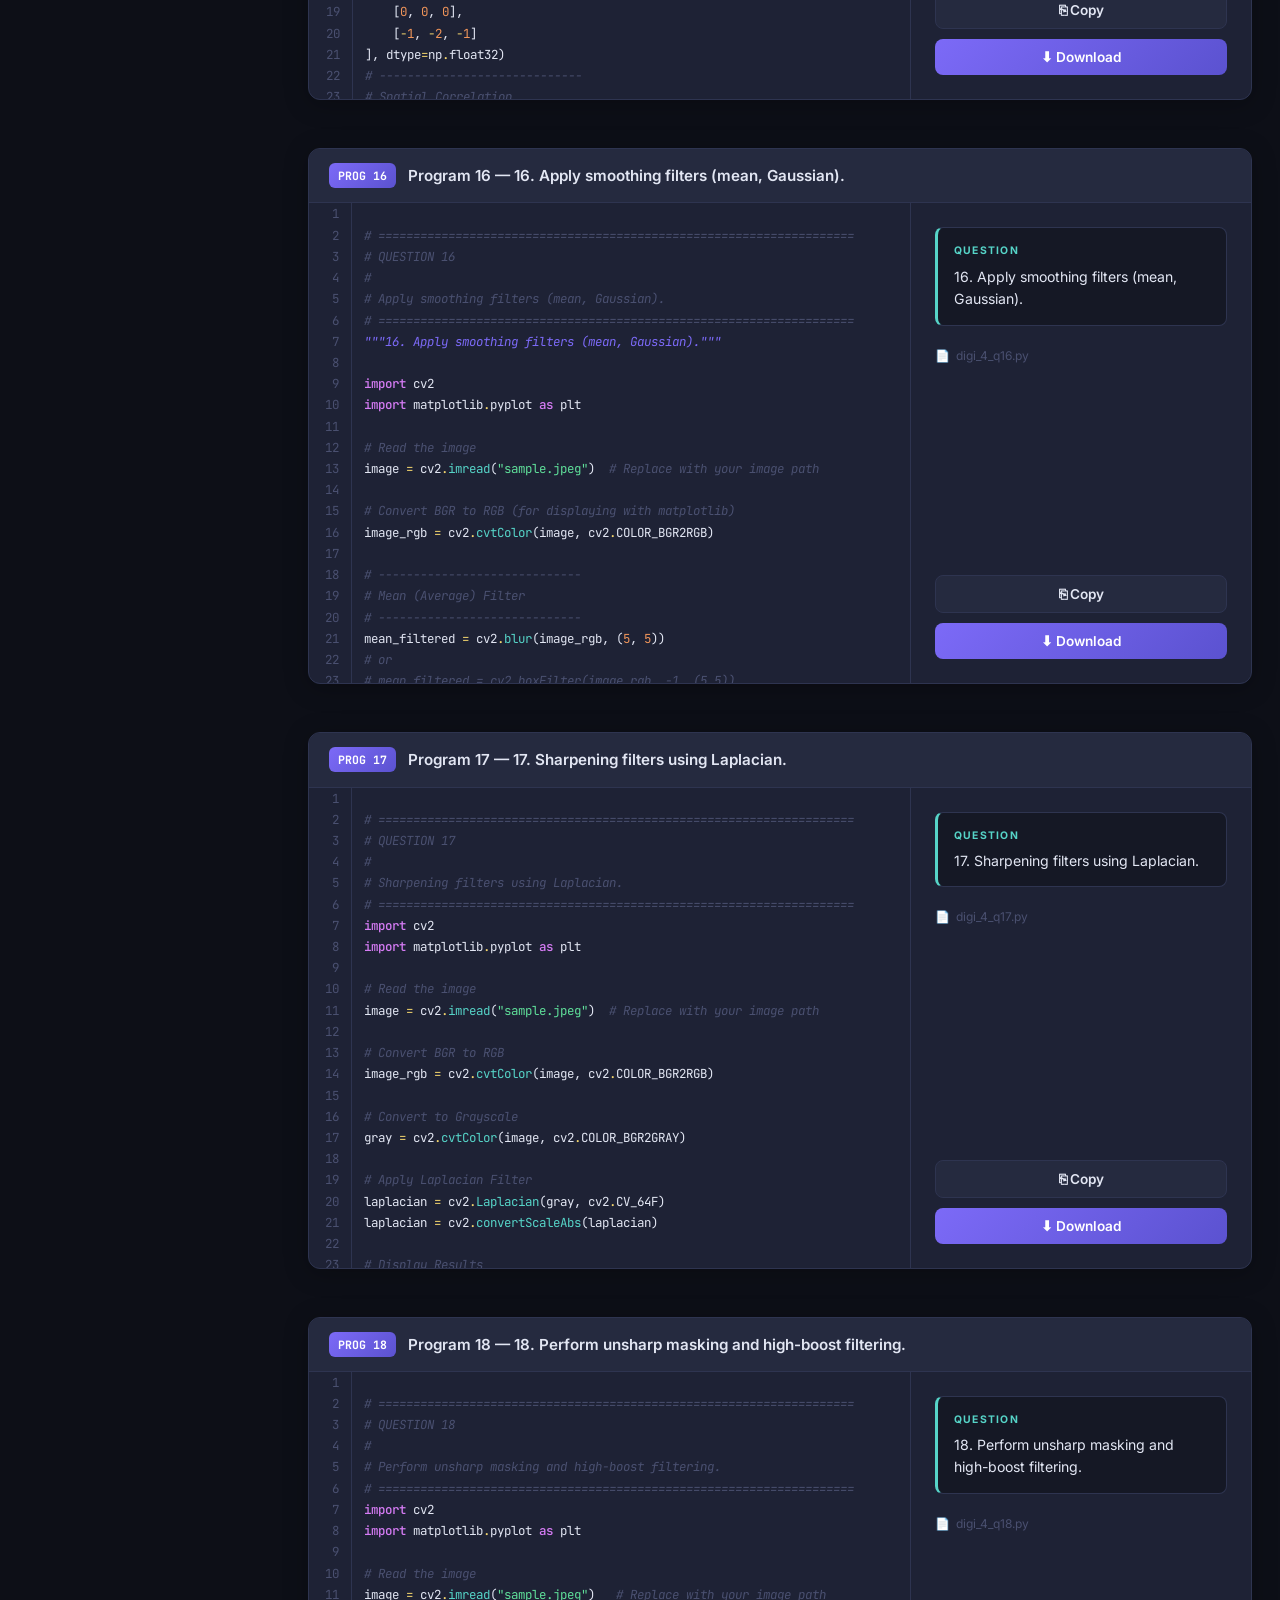
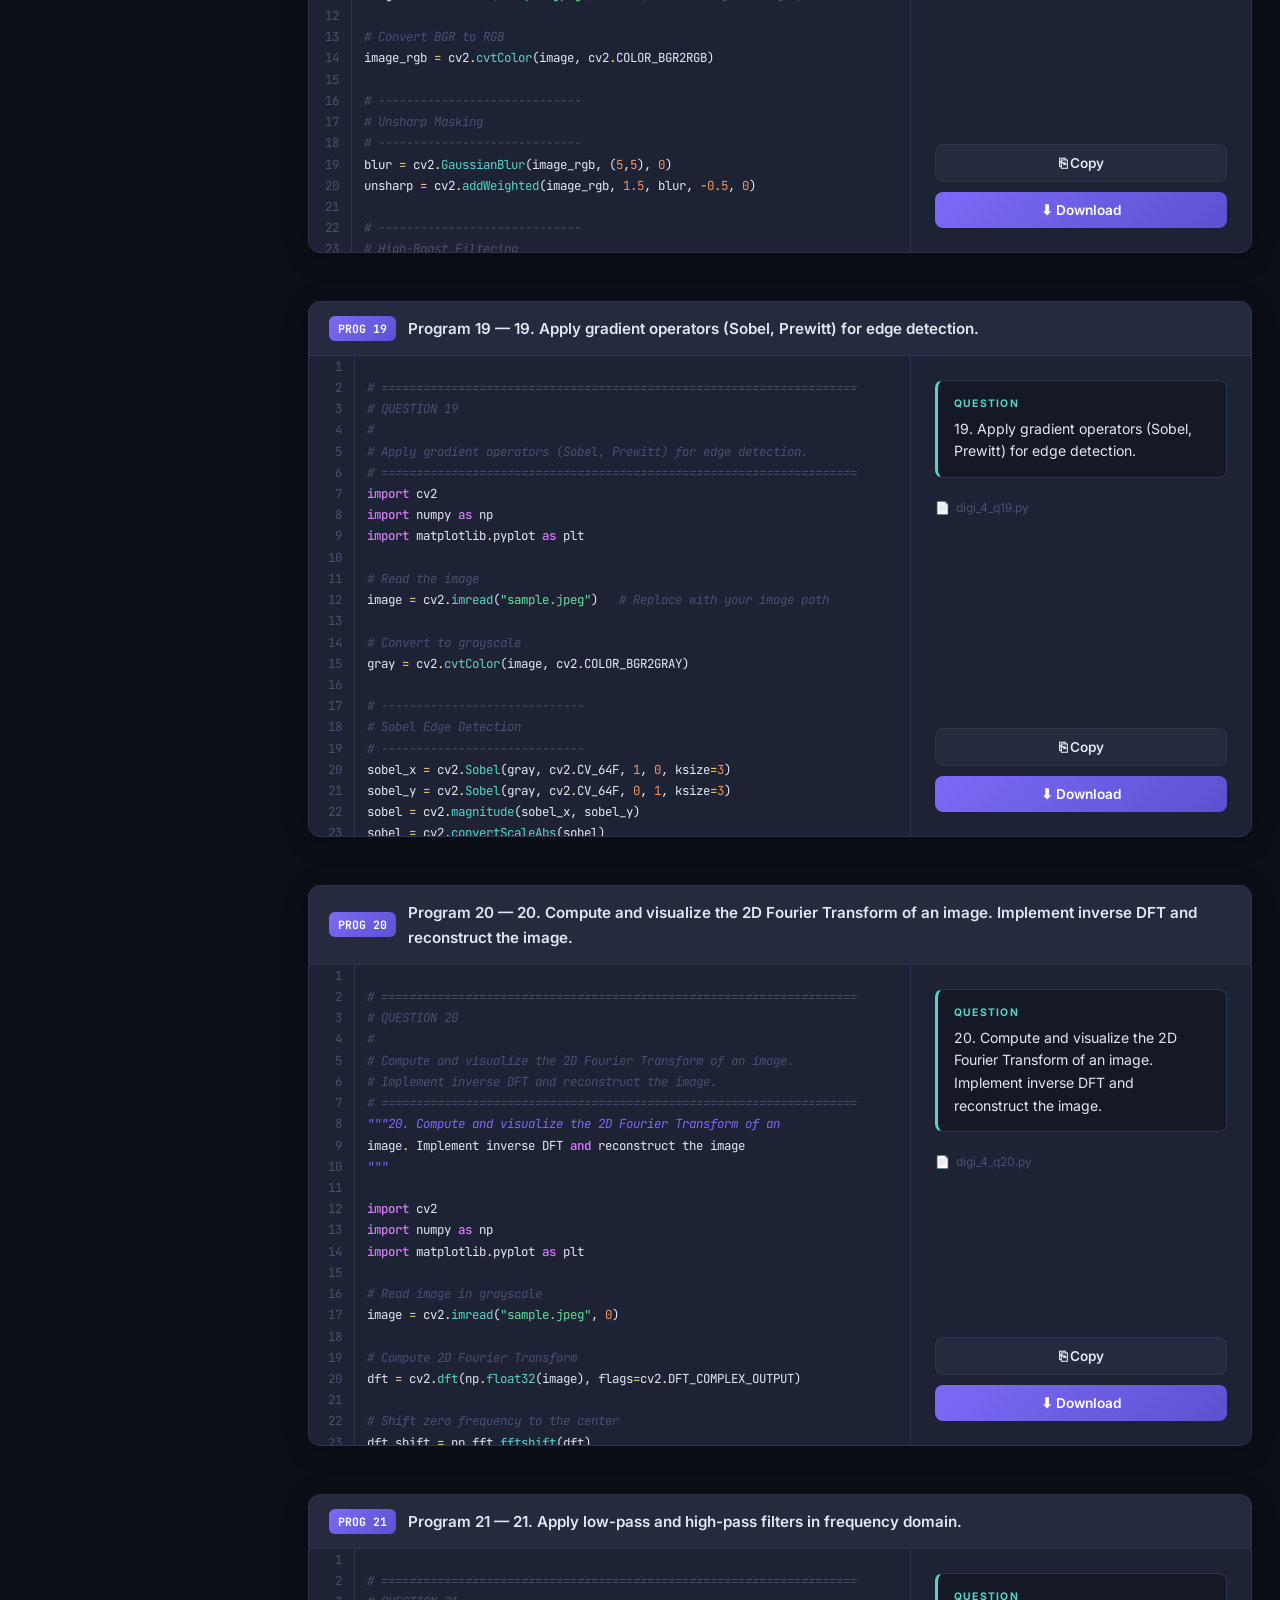
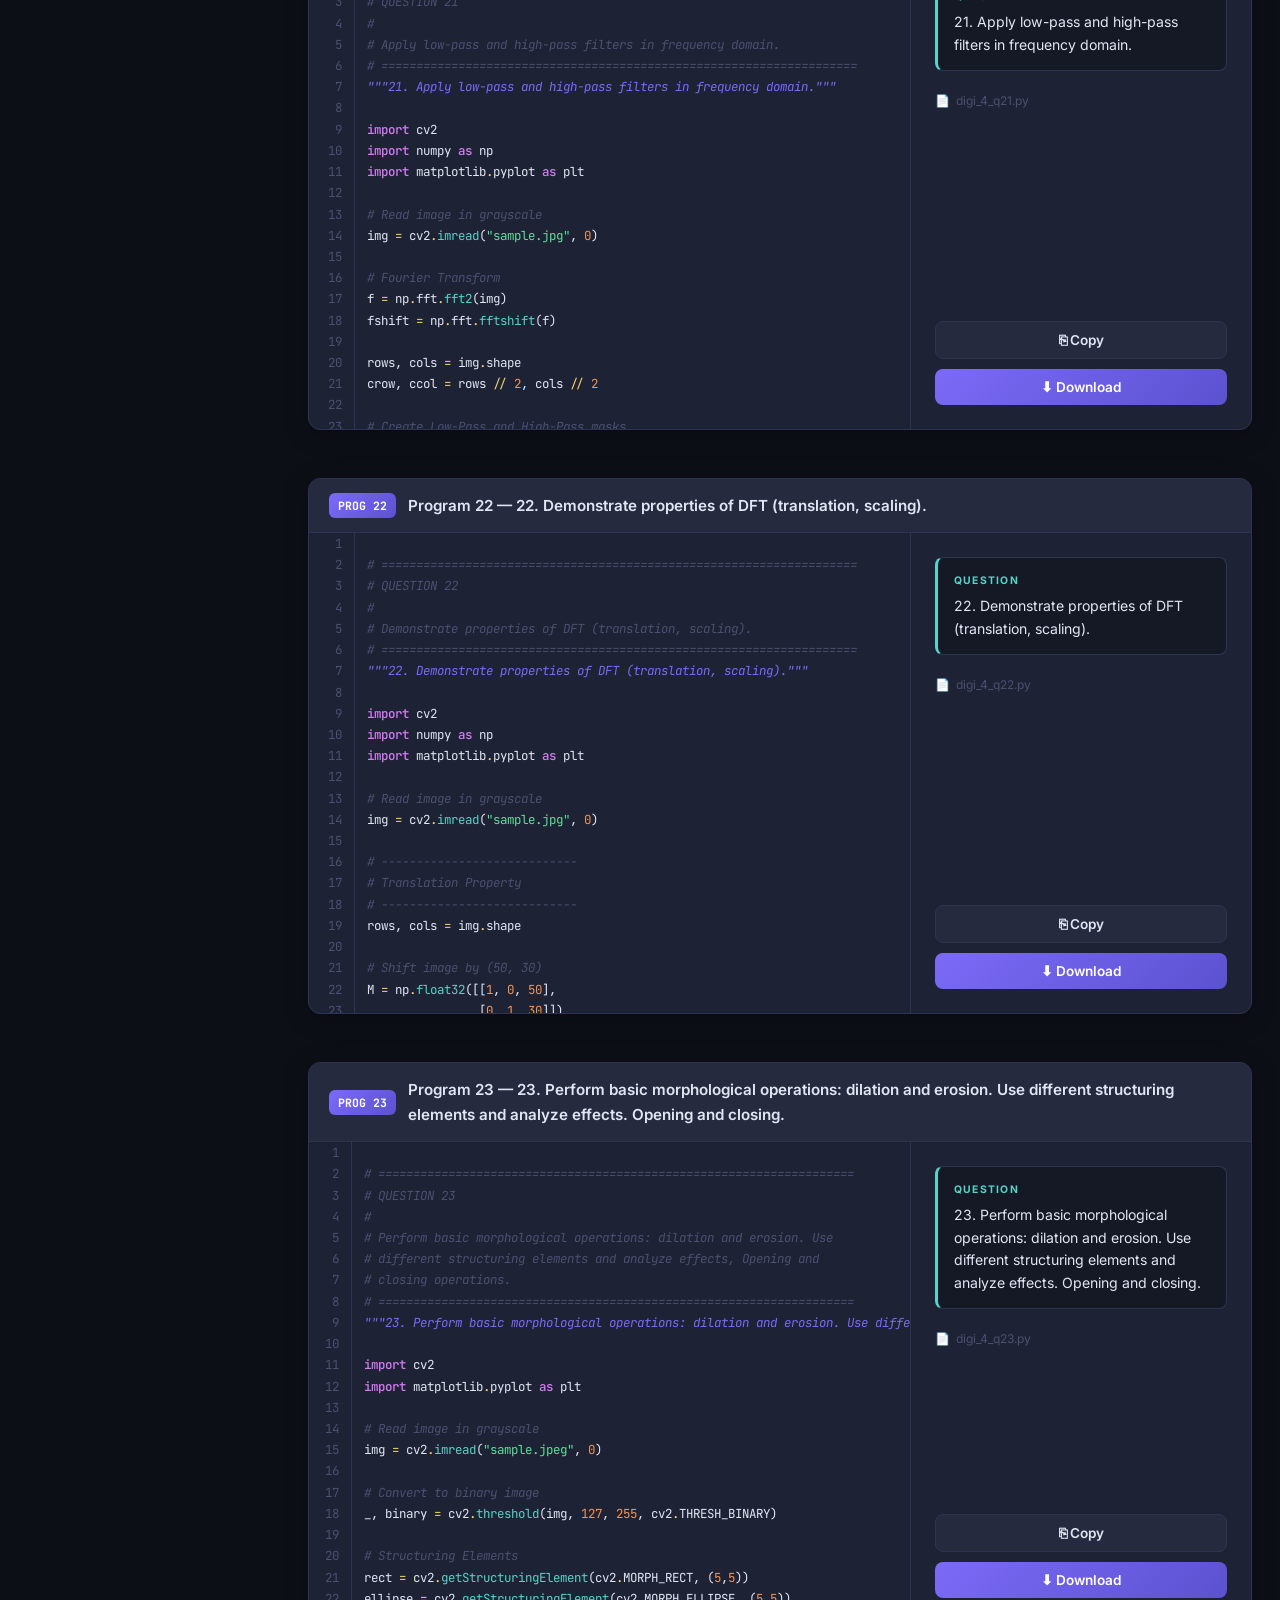
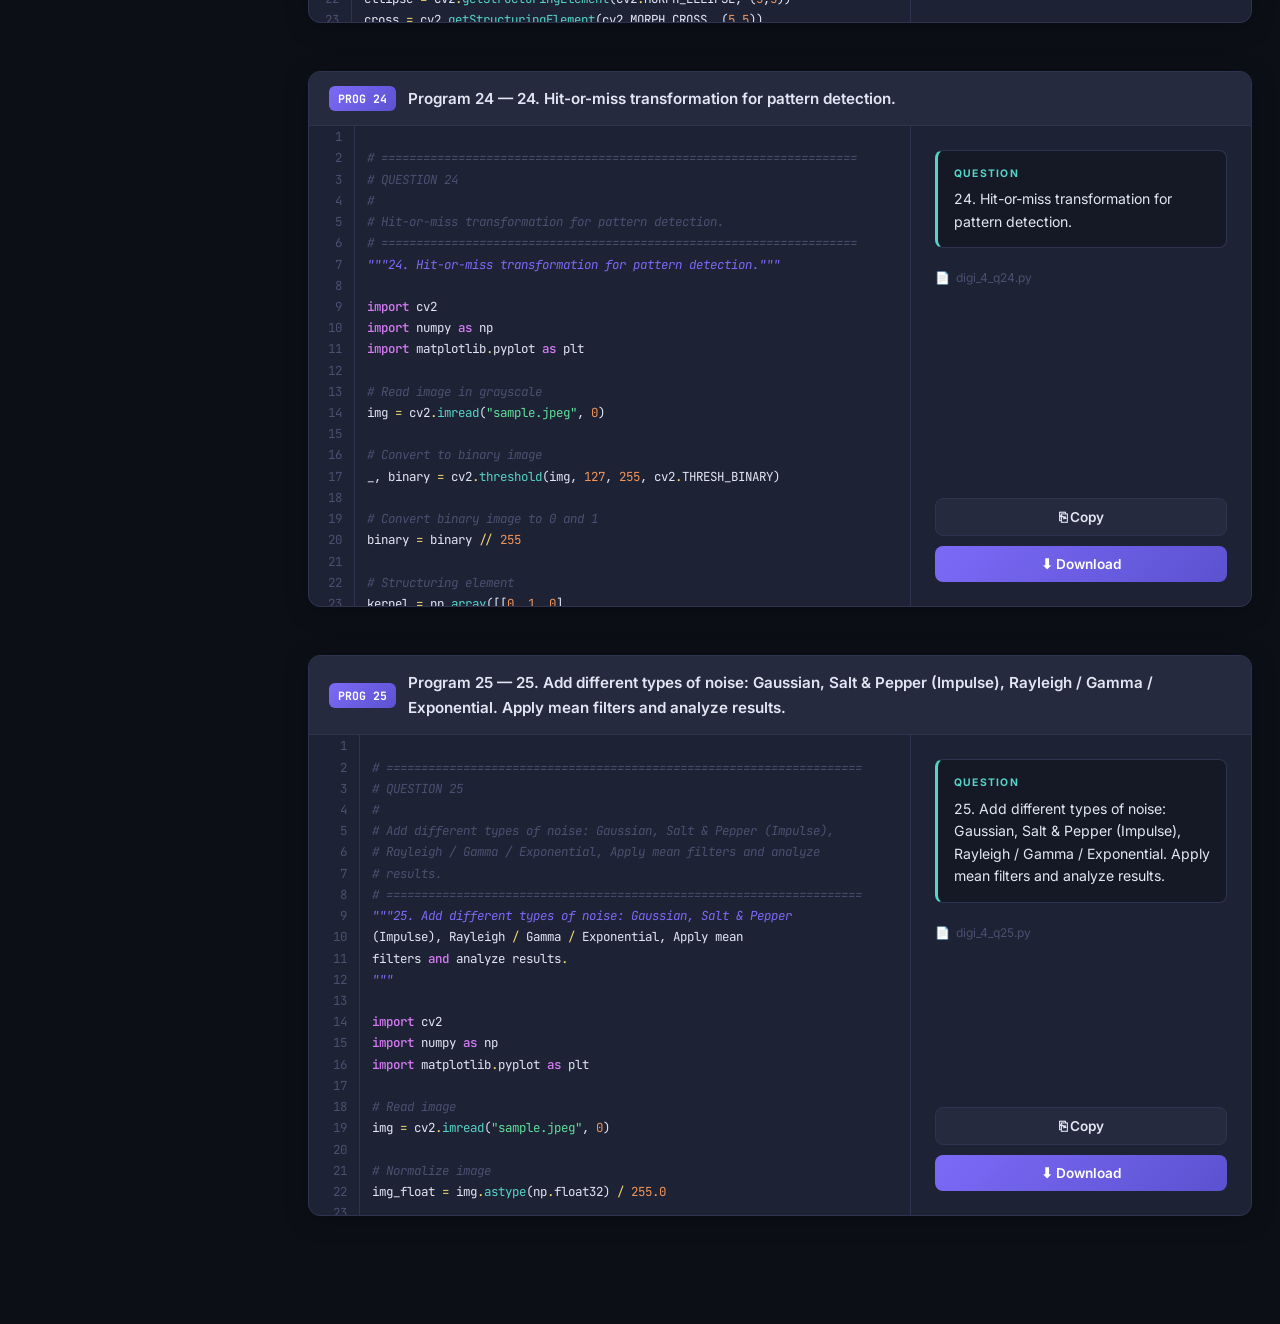
==== commit 72b62ec5: "feat: update DIP lab programs from zip and add digi_4_separate_files.zip bundle" ====
--- a/dp/index.html
+++ b/dp/index.html
@@ -135,7 +135,7 @@
   <nav class="toc-sidebar" id="tocSidebar" aria-label="Table of contents">
     <div class="toc-title">Table of Contents</div>
     <ul class="toc-list">
-      <li><a href="#prog-full" id="toc-full"><span class="toc-num" style="color:var(--accent2)">★</span>Full file (digi_lab.py)</a></li>
+      <li><a href="#prog-full" id="toc-full"><span class="toc-num" style="color:var(--accent2)">★</span>digi_4_separate_files.zip</a></li>
       <hr class="toc-divider" />
       <li><a href="#prog-1" id="toc-1"><span class="toc-num">01</span>1. Load a grayscale and color image an...</a></li>
       <li><a href="#prog-2" id="toc-2"><span class="toc-num">02</span>2. Simulate image sampling and quantiz...</a></li>
@@ -175,6 +175,7 @@
         <span class="chip">Matplotlib</span>
         <span class="chip">scikit-image</span>
         <span class="chip">Python 3</span>
+        <a href="digi_4_separate_files.zip" download="digi_4_separate_files.zip" class="chip" style="background:linear-gradient(135deg,var(--accent),#5b52d0);color:#fff;text-decoration:none;font-weight:600">📦 Download digi_4_separate_files.zip</a>
       </div>
     </div>
     <div id="programs-container"></div>
@@ -183,90 +184,179 @@
 
 <script>
 const PROGS = [
-  {id:1,fn:"program_01.py",q:`1. Load a grayscale and color image and display. Convert a color image to grayscale.`,code:`import cv2
-import matplotlib.pyplot as plt
-
+  {id:1,fn:"digi_4_q01.py",q:`1. Load a grayscale and color image and display. Convert a color image to grayscale.`,code:`# -*- coding: utf-8 -*-
+"""digi 4
+
+Automatically generated by Colab.
+
+Original file is located at
+    https://colab.research.google.com/drive/1y1l0ZW1dSomURpR7ua82RdYiO66fxsO8
+
+
+# ====================================================================
+# QUESTION 1
+#
+# Implement using Python: Load a grayscale and color image and
+# display, Convert a color image to grayscale.
+# ====================================================================
+1. Load a grayscale and color image and display, Convert a
+color image to grayscale.
+"""
+
+import cv2
+import matplotlib.pyplot as plt
+
+# Read the image
 color_img = cv2.imread("sample.jpeg")
 
+# Check whether the image was loaded
 if color_img is None:
     print("Error: Could not load sample.jpeg")
 else:
+    # Convert BGR to RGB for Matplotlib
     color_rgb = cv2.cvtColor(color_img, cv2.COLOR_BGR2RGB)
+
+    # Convert the color image to grayscale
     converted_gray = cv2.cvtColor(color_img, cv2.COLOR_BGR2GRAY)
 
     plt.figure(figsize=(12, 4))
 
+    # Color image
     plt.subplot(1, 3, 1)
     plt.imshow(color_rgb)
     plt.title("Color Image")
     plt.axis("off")
 
+    # Grayscale image using OpenCV
     plt.subplot(1, 3, 2)
     plt.imshow(converted_gray, cmap="gray")
     plt.title("Grayscale Image")
     plt.axis("off")
 
+    # Converted grayscale
     plt.subplot(1, 3, 3)
     plt.imshow(converted_gray, cmap="gray")
     plt.title("Converted Grayscale")
     plt.axis("off")
 
-    plt.show()`},
-  {id:2,fn:"program_02.py",q:`2. Simulate image sampling and quantization by reducing resolution and gray levels.`,code:`import numpy as np
-
+    plt.show()
+
+`},
+  {id:2,fn:"digi_4_q02.py",q:`2. Simulate image sampling and quantization by reducing resolution and gray levels.`,code:`
+# ====================================================================
+# QUESTION 2
+#
+# Simulate image sampling and quantization by reducing resolution and
+# gray levels.
+# ====================================================================
+"""2. Simulate image sampling and quantization by reducing
+resolution and gray levels.
+"""
+
+import cv2
+import numpy as np
+import matplotlib.pyplot as plt
+
+# Read image as grayscale
 img = cv2.imread("sample.jpeg", cv2.IMREAD_GRAYSCALE)
 
+# Check if image was loaded
 if img is None:
     print("Error: Could not load sample.jpeg")
 else:
+    # Sampling: resize image to 100 x 100
     sampled_img = cv2.resize(img, (100, 100))
+
+    # Quantization: reduce gray levels
     quantized_img = (img // 16) * 16
 
+    # Display images
     plt.figure(figsize=(12, 4))
 
+    # Original image
     plt.subplot(1, 3, 1)
     plt.imshow(img, cmap="gray")
     plt.title("Original Image")
     plt.axis("off")
 
+    # Sampled image
     plt.subplot(1, 3, 2)
     plt.imshow(sampled_img, cmap="gray")
     plt.title("Sampled Image")
     plt.axis("off")
 
+    # Quantized image
     plt.subplot(1, 3, 3)
     plt.imshow(quantized_img, cmap="gray")
     plt.title("Quantized Image")
     plt.axis("off")
 
-    plt.show()`},
-  {id:3,fn:"program_03.py",q:`3. Demonstrate spatial and intensity resolution differences using image resizing and quantization.`,code:`img = cv2.imread("sample.jpeg", cv2.IMREAD_GRAYSCALE)
-
+    plt.show()
+
+`},
+  {id:3,fn:"digi_4_q03.py",q:`3. Demonstrate spatial and intensity resolution differences using image resizing and quantization.`,code:`
+# ====================================================================
+# QUESTION 3
+#
+# Demonstrate spatial and intensity resolution differences using image
+# resizing and quantization.
+# ====================================================================
+# 3. Demonstrate spatial and intensity resolution differences
+# using image resizing and quantization.
+
+import cv2
+import matplotlib.pyplot as plt
+
+# Read grayscale image
+img = cv2.imread("sample.jpeg", cv2.IMREAD_GRAYSCALE)
+
+# Check if image was loaded
 if img is None:
-    print("Error: Could not load sample.jpeg")
+    print("Error: Could not load sample.jpg")
 else:
+    # Spatial Resolution Reduction
     spatial_img = cv2.resize(img, (100, 100))
+
+    # Intensity Resolution Reduction
     intensity_img = (img // 16) * 16
 
+    # Display images
     plt.figure(figsize=(12, 4))
 
+    # Original Image
     plt.subplot(1, 3, 1)
     plt.imshow(img, cmap="gray")
     plt.title("Original Image")
     plt.axis("off")
 
+    # Low Spatial Resolution
     plt.subplot(1, 3, 2)
     plt.imshow(spatial_img, cmap="gray")
     plt.title("Low Spatial Resolution")
     plt.axis("off")
 
+    # Low Intensity Resolution
     plt.subplot(1, 3, 3)
     plt.imshow(intensity_img, cmap="gray")
     plt.title("Low Intensity Resolution")
     plt.axis("off")
 
-    plt.show()`},
-  {id:4,fn:"program_04.py",q:`4. Compute and visualize adjacency and connectivity in a binary image.`,code:`img = np.array([
+    plt.show()
+
+`},
+  {id:4,fn:"digi_4_q04.py",q:`4. Compute and visualize adjacency and connectivity in a binary image.`,code:`
+# ====================================================================
+# QUESTION 4
+#
+# Compute and visualize adjacency and connectivity in a binary image.
+# ====================================================================
+"""4"""
+
+import numpy as np
+import matplotlib.pyplot as plt
+
+# Create binary image
+img = np.array([
     [0, 0, 0, 0, 0],
     [0, 1, 1, 0, 0],
     [0, 1, 1, 1, 0],
@@ -274,30 +364,59 @@
     [0, 0, 0, 0, 0]
 ])
 
+# Display binary image
 plt.imshow(img, cmap="gray")
 plt.title("Binary Image")
 plt.show()
 
+# Pixel position
 row = 2
 col = 2
 
 print("Selected Pixel:", img[row, col])
 
+# 4-neighbors
 print("\\n4-Adjacency:")
 print("Top:", img[row - 1, col])
 print("Bottom:", img[row + 1, col])
 print("Left:", img[row, col - 1])
 print("Right:", img[row, col + 1])
 
+# 8-neighbors
 print("\\n8-Adjacency:")
+
 for i in range(row - 1, row + 2):
     for j in range(col - 1, col + 2):
         if (i, j) != (row, col):
-            print(f"Neighbor ({i},{j}) =", img[i, j])`},
-  {id:5,fn:"program_05.py",q:`5. Read an image and separate it into RGB components. Convert RGB image to CMY and HSI color models.`,code:`img = cv2.imread("sample.jpg")
-
+            print(f"Neighbor ({i},{j}) =", img[i, j])
+
+`},
+  {id:5,fn:"digi_4_q05.py",q:`5. Read an image and separate it into RGB components. Convert RGB image to CMY and HSI color models.`,code:`
+# ====================================================================
+# QUESTION 5
+#
+# Read an image and separate it into RGB components. Convert RGB image
+# to CMY and HSI color models.
+# ====================================================================
+"""5. Read an image and separate it into RGB components.
+
+Convert RGB image to CMY and HSI color models.
+
+
+
+"""
+
+import cv2
+import numpy as np
+import matplotlib.pyplot as plt
+
+# Read image
+img = cv2.imread("sample.jpg")
+
+# Convert BGR to RGB
 rgb = cv2.cvtColor(img, cv2.COLOR_BGR2RGB)
 
+# Separate RGB channels
 R = rgb[:, :, 0]
 G = rgb[:, :, 1]
 B = rgb[:, :, 2]
@@ -314,68 +433,91 @@
 S = hsi[:, :, 1]
 I = hsi[:, :, 2]
 
-plt.figure(figsize=(12, 10))
-
-plt.subplot(3, 3, 1)
+# Display Images
+plt.figure(figsize=(12,10))
+
+plt.subplot(3,3,1)
 plt.imshow(rgb)
 plt.title("Original RGB")
 plt.axis("off")
 
-plt.subplot(3, 3, 2)
-plt.imshow(R, cmap="gray")
+plt.subplot(3,3,2)
+plt.imshow(R, cmap='gray')
 plt.title("Red")
 plt.axis("off")
 
-plt.subplot(3, 3, 3)
-plt.imshow(G, cmap="gray")
+plt.subplot(3,3,3)
+plt.imshow(G, cmap='gray')
 plt.title("Green")
 plt.axis("off")
 
-plt.subplot(3, 3, 4)
-plt.imshow(B, cmap="gray")
+plt.subplot(3,3,4)
+plt.imshow(B, cmap='gray')
 plt.title("Blue")
 plt.axis("off")
 
-plt.subplot(3, 3, 5)
-plt.imshow(C, cmap="gray")
+plt.subplot(3,3,5)
+plt.imshow(C, cmap='gray')
 plt.title("Cyan")
 plt.axis("off")
 
-plt.subplot(3, 3, 6)
-plt.imshow(M, cmap="gray")
+plt.subplot(3,3,6)
+plt.imshow(M, cmap='gray')
 plt.title("Magenta")
 plt.axis("off")
 
-plt.subplot(3, 3, 7)
-plt.imshow(Y, cmap="gray")
+plt.subplot(3,3,7)
+plt.imshow(Y, cmap='gray')
 plt.title("Yellow")
 plt.axis("off")
 
-plt.subplot(3, 3, 8)
-plt.imshow(H, cmap="gray")
+plt.subplot(3,3,8)
+plt.imshow(H, cmap='gray')
 plt.title("Hue")
 plt.axis("off")
 
-plt.subplot(3, 3, 9)
-plt.imshow(S, cmap="gray")
+plt.subplot(3,3,9)
+plt.imshow(S, cmap='gray')
 plt.title("Saturation")
 plt.axis("off")
 
 plt.tight_layout()
-plt.show()`},
-  {id:6,fn:"program_06.py",q:`6. Modify hue, saturation, and intensity and display the output.`,code:`img = cv2.imread("sample1.jpeg")
-
+plt.show()
+
+`},
+  {id:6,fn:"digi_4_q06.py",q:`6. Modify hue, saturation, and intensity and display the output.`,code:`
+# ====================================================================
+# QUESTION 6
+#
+# Modify hue, saturation, and intensity and display the output.
+# ====================================================================
+"""6. Modify hue, saturation, and intensity and display the
+output.
+"""
+
+import cv2
+import numpy as np
+import matplotlib.pyplot as plt
+
+# Read image
+img = cv2.imread("sample1.jpeg")
+
+# Convert BGR to HSV
 hsv = cv2.cvtColor(img, cv2.COLOR_BGR2HSV)
 
-hsv[:, :, 0] = (hsv[:, :, 0] + 20) % 180                 # Hue
-hsv[:, :, 1] = np.clip(hsv[:, :, 1] + 50, 0, 255)        # Saturation
-hsv[:, :, 2] = np.clip(hsv[:, :, 2] + 40, 0, 255)        # Intensity (Value)
-
+# Modify Hue, Saturation, and Intensity(Value)
+hsv[:, :, 0] = (hsv[:, :, 0] + 20) % 180      # Hue
+hsv[:, :, 1] = np.clip(hsv[:, :, 1] + 50, 0, 255)  # Saturation
+hsv[:, :, 2] = np.clip(hsv[:, :, 2] + 40, 0, 255)  # Intensity/Value
+
+# Convert back to BGR
 output = cv2.cvtColor(hsv, cv2.COLOR_HSV2BGR)
 
+# Convert BGR to RGB for displaying with matplotlib
 img_rgb = cv2.cvtColor(img, cv2.COLOR_BGR2RGB)
 output_rgb = cv2.cvtColor(output, cv2.COLOR_BGR2RGB)
 
+# Display images
 plt.figure(figsize=(10, 5))
 
 plt.subplot(1, 2, 1)
@@ -388,21 +530,42 @@
 plt.title("Modified HSV Image")
 plt.axis("off")
 
-plt.show()`},
-  {id:7,fn:"program_07.py",q:`7. Plot color histograms for each channel.`,code:`img = cv2.imread("sample1.jpeg")
+plt.show()
+
+`},
+  {id:7,fn:"digi_4_q07.py",q:`7. Plot color histograms for each channel.`,code:`
+# ====================================================================
+# QUESTION 7
+#
+# Plot color histograms for each channel.
+# ====================================================================
+"""7. Plot color histograms for each channel.
+
+"""
+
+import cv2
+import matplotlib.pyplot as plt
+
+# Read image
+img = cv2.imread("sample1.jpeg")
+
+# Convert BGR to RGB
 img_rgb = cv2.cvtColor(img, cv2.COLOR_BGR2RGB)
 
-plt.figure(figsize=(12, 5))
-
-plt.subplot(1, 2, 1)
+# Plot image
+plt.figure(figsize=(12,5))
+
+plt.subplot(1,2,1)
 plt.imshow(img_rgb)
 plt.title("Original Image")
 plt.axis("off")
 
-plt.subplot(1, 2, 2)
+# Plot RGB Histograms
+plt.subplot(1,2,2)
+
 colors = ('r', 'g', 'b')
 for i, color in enumerate(colors):
-    hist = cv2.calcHist([img_rgb], [i], None, [256], [0, 256])
+    hist = cv2.calcHist([img_rgb], [i], None, [256], [0,256])
     plt.plot(hist, color=color)
 
 plt.title("RGB Color Histogram")
@@ -410,231 +573,520 @@
 plt.ylabel("Number of Pixels")
 
 plt.tight_layout()
-plt.show()`},
-  {id:8,fn:"program_08.py",q:`8. Image negative transformation.`,code:`img = cv2.imread("sample2.jpeg")
+plt.show()
+
+`},
+  {id:8,fn:"digi_4_q08.py",q:`8. Image negative transformation.`,code:`
+# ====================================================================
+# QUESTION 8
+#
+# Image negative transformation.
+# ====================================================================
+"""8. Image negative transformation"""
+
+import cv2
+import matplotlib.pyplot as plt
+
+# Read image
+img = cv2.imread("sample2.jpeg")
+
+# Convert BGR to RGB
 img_rgb = cv2.cvtColor(img, cv2.COLOR_BGR2RGB)
 
+# Negative transformation
 negative = 255 - img_rgb
 
-plt.figure(figsize=(10, 5))
-
-plt.subplot(1, 2, 1)
+# Display images
+plt.figure(figsize=(10,5))
+
+plt.subplot(1,2,1)
 plt.imshow(img_rgb)
 plt.title("Original Image")
 plt.axis("off")
 
-plt.subplot(1, 2, 2)
+plt.subplot(1,2,2)
 plt.imshow(negative)
 plt.title("Negative Image")
 plt.axis("off")
 
-plt.show()`},
-  {id:9,fn:"program_09.py",q:`9. Apply log transformation and analyze contrast enhancement.`,code:`img = cv2.imread("sample2.jpeg", 0)
-
+plt.show()
+
+`},
+  {id:9,fn:"digi_4_q09.py",q:`9. Apply log transformation and analyze contrast enhancement.`,code:`
+# ====================================================================
+# QUESTION 9
+#
+# Apply log transformation and analyze contrast enhancement.
+# ====================================================================
+"""9. Apply log transformation and analyze contrast
+enhancement
+"""
+
+import cv2
+import numpy as np
+import matplotlib.pyplot as plt
+
+# Read image in grayscale
+img = cv2.imread("sample2.jpeg", 0)
+
+# Convert to float
 img_float = img.astype(np.float32)
 
+# Log Transformation
 c = 255 / np.log(1 + np.max(img_float))
 log_img = c * np.log(1 + img_float)
+
+# Convert back to uint8
 log_img = np.uint8(log_img)
 
-plt.figure(figsize=(10, 5))
-
-plt.subplot(1, 2, 1)
+# Display
+plt.figure(figsize=(10,5))
+
+plt.subplot(1,2,1)
 plt.imshow(img, cmap='gray')
 plt.title("Original Image")
 plt.axis("off")
 
-plt.subplot(1, 2, 2)
+plt.subplot(1,2,2)
 plt.imshow(log_img, cmap='gray')
 plt.title("Log Transformed Image")
 plt.axis("off")
 
-plt.show()`},
-  {id:10,fn:"program_10.py",q:`10. Power-law (gamma) transformation for different gamma values. Formula: s = c * r^gamma   (r normalized to [0, 1], c = 1)`,code:`img = cv2.imread("sample.jpeg")
+plt.show()
+
+`},
+  {id:10,fn:"digi_4_q10.py",q:`10. Power-law (gamma) transformation for different gamma values. Formula: s = c * r^gamma   (r normalized to [0, 1], c = 1)`,code:`
+# ====================================================================
+# QUESTION 10
+#
+# Power-law (gamma) transformation for different gamma values.
+# ====================================================================
+"""10. Pwer-law (gamma) transformation for different gamma
+values.
+
+Formula
+s=c⋅r
+γ
+
+Where:
+
+r = Input pixel value (normalized between 0 and 1)
+
+s = Output pixel value
+
+c = Constant (usually 1)
+
+γ (gamma) = Gamma value
+"""
+
+import cv2
+import numpy as np
+import matplotlib.pyplot as plt
+
+# Read image
+img = cv2.imread("sample.jpeg")
+
+# Convert BGR to RGB
 img = cv2.cvtColor(img, cv2.COLOR_BGR2RGB)
 
+# Normalize image to range [0,1]
 img_norm = img / 255.0
 
+# Different gamma values
 gamma_values = [0.5, 1.0, 2.0]
 
-plt.figure(figsize=(15, 5))
-
-plt.subplot(1, 4, 1)
+plt.figure(figsize=(15,5))
+
+# Original image
+plt.subplot(1,4,1)
 plt.imshow(img)
 plt.title("Original")
 plt.axis("off")
 
+# Apply gamma correction
 for i, gamma in enumerate(gamma_values):
-    gamma_img = np.power(img_norm, gamma)     # Output = Input ^ gamma
-    gamma_img = np.uint8(gamma_img * 255)     # Back to 0-255
-
-    plt.subplot(1, 4, i + 2)
+    gamma_img = np.power(img_norm, gamma) #Apply Power Law (Output=Input^γ)
+    gamma_img = np.uint8(gamma_img * 255) #Convert Back to 0–255 Range
+
+#Displays each transformed image.
+    plt.subplot(1,4,i+2)
     plt.imshow(gamma_img)
     plt.title(f"Gamma = {gamma}")
     plt.axis("off")
-
+#Prevents titles and images from overlapping.
 plt.tight_layout()
-plt.show()`},
-  {id:11,fn:"program_11.py",q:`11. Perform piecewise linear transformations (contrast stretching, thresholding).`,code:`img = cv2.imread("sample.jpeg", 0)
-
-# Contrast stretching
+plt.show()
+
+"""Simple Explanation
+
+Gamma transformation changes the brightness of an image.
+
+Gamma (γ)	Effect
+
+γ < 1 (0.5)	Brightens image
+
+γ = 1	Original image
+
+γ > 1 (2.0)	Darkens image
+
+Analysis
+
+Gamma = 0.5
+
+Dark pixels become brighter.
+
+Useful for dark images.
+
+Gamma = 1
+
+No change.
+
+Gamma = 2
+
+Bright pixels are reduced.
+
+Image appears darker.
+
+Example
+
+If a pixel value is 0.5:
+
+γ = 0.5 → 0.5^
+0.5=0.707 (brighter)
+
+γ = 1 → 0.5^1
+=0.5 (same)
+
+γ = 2 → 0.5^
+2
+=0.25 (darker)
+
+Algorithm
+
+Read the image
+
+Normalize pixel values to [0,1].
+
+Choose different gamma values.
+
+Apply s=r^γ
+
+Convert back to 0–255 range.
+
+Display the transformed images.
+
+Result
+
+Power-law (gamma) transformation was applied successfully for different gamma values. Images became brighter for γ < 1 and darker for γ > 1, demonstrating contrast and brightness adjustment through gamma correction.
+
+11. Perform Piecewise Linear Transformations (Contrast Stretching and Thresholding)
+"""
+
+`},
+  {id:11,fn:"digi_4_q11.py",q:`11. Perform piecewise linear transformations (contrast stretching, thresholding).`,code:`
+# ====================================================================
+# QUESTION 11
+#
+# Perform piecewise linear transformations (contrast stretching,
+# thresholding).
+# ====================================================================
+import cv2
+import numpy as np
+import matplotlib.pyplot as plt
+
+# Read image in grayscale
+img = cv2.imread("sample.jpeg", 0)
+
+# Contrast Stretching
 contrast = cv2.normalize(img, None, 0, 255, cv2.NORM_MINMAX)
 
 # Thresholding
 threshold_value = 128
 _, threshold = cv2.threshold(img, threshold_value, 255, cv2.THRESH_BINARY)
 
-plt.figure(figsize=(15, 5))
-
-plt.subplot(1, 3, 1)
+# Display images
+plt.figure(figsize=(15,5))
+
+plt.subplot(1,3,1)
 plt.imshow(img, cmap='gray')
 plt.title("Original Image")
 plt.axis("off")
 
-plt.subplot(1, 3, 2)
+plt.subplot(1,3,2)
 plt.imshow(contrast, cmap='gray')
 plt.title("Contrast Stretching")
 plt.axis("off")
 
-plt.subplot(1, 3, 3)
+plt.subplot(1,3,3)
 plt.imshow(threshold, cmap='gray')
 plt.title("Thresholding")
 plt.axis("off")
 
-plt.show()`},
-  {id:12,fn:"program_12.py",q:`12. Perform histogram equalization and compare results.`,code:`image = cv2.imread("image.jpeg", cv2.IMREAD_GRAYSCALE)
-
+plt.show()
+
+"""1. Contrast Stretching
+
+Contrast stretching increases the range of pixel intensities.
+
+Before:
+
+Pixel values may lie between 50 and 180.
+Image looks dull.
+
+After:
+
+Pixel values are stretched to 0–255.
+Image looks sharper and clearer.
+
+2. Thresholding
+
+Thresholding converts a grayscale image into a binary image.
+
+Rule:
+
+If pixel > 128 → 255 (White)
+
+If pixel ≤ 128 → 0 (Black)
+
+Example:
+
+Algorithm
+
+Contrast Stretching
+
+Read the image.
+
+Find minimum and maximum intensity values.
+
+Stretch the values to the full range (0–255).
+
+Display the enhanced image.
+
+Thresholding
+
+Read the grayscale image.
+
+Choose a threshold value (128).
+
+Set pixels above the threshold to white.
+
+Set pixels below the threshold to black.
+
+Display the binary image.
+
+12. Perform Histogram Equalization and Compare Results
+"""
+
+`},
+  {id:12,fn:"digi_4_q12.py",q:`12. Perform histogram equalization and compare results.`,code:`
+# ====================================================================
+# QUESTION 12
+#
+# Perform histogram equalization and compare results.
+# ====================================================================
+import cv2
+import matplotlib.pyplot as plt
+# Read the image in grayscale
+image = cv2.imread("image.jpeg", cv2.IMREAD_GRAYSCALE)
+# Apply histogram equalization
 equalized = cv2.equalizeHist(image)
-
+# Display original and equalized images
 plt.figure(figsize=(10, 8))
-
 plt.subplot(2, 2, 1)
 plt.imshow(image, cmap="gray")
 plt.title("Original Image")
 plt.axis("off")
-
 plt.subplot(2, 2, 2)
 plt.imshow(equalized, cmap="gray")
 plt.title("Equalized Image")
 plt.axis("off")
-
+# Original histogram
 plt.subplot(2, 2, 3)
 plt.hist(image.ravel(), 256, [0, 256])
 plt.title("Original Histogram")
-
+# Equalized histogram
 plt.subplot(2, 2, 4)
 plt.hist(equalized.ravel(), 256, [0, 256])
 plt.title("Equalized Histogram")
-
 plt.tight_layout()
-plt.show()`},
-  {id:13,fn:"program_13.py",q:`13. Implement histogram stretching.`,code:`image = cv2.imread("image.jpeg", cv2.IMREAD_GRAYSCALE)
-
+plt.show()
+
+`},
+  {id:13,fn:"digi_4_q13.py",q:`13. Implement histogram stretching.`,code:`
+# ====================================================================
+# QUESTION 13
+#
+# Implement histogram stretching.
+# ====================================================================
+"""13. Implement Histogram Stretching"""
+
+import cv2
+import matplotlib.pyplot as plt
+# Read image in grayscale
+image = cv2.imread("image.jpeg", cv2.IMREAD_GRAYSCALE)
+# Find minimum and maximum pixel values
 min_val = image.min()
 max_val = image.max()
-stretched = ((image - min_val) / (max_val - min_val) * 255).astype("uint8")
-
+stretched = ((image - min_val) /
+             (max_val - min_val) * 255).astype("uint8")
+# Display images
 plt.figure(figsize=(10, 8))
-
 plt.subplot(2, 2, 1)
 plt.imshow(image, cmap="gray")
 plt.title("Original Image")
 plt.axis("off")
-
 plt.subplot(2, 2, 2)
 plt.imshow(stretched, cmap="gray")
 plt.title("Stretched Image")
 plt.axis("off")
-
+# Original histogram
 plt.subplot(2, 2, 3)
 plt.hist(image.ravel(), 256, [0, 256])
 plt.title("Original Histogram")
-
+# Stretched histogram
 plt.subplot(2, 2, 4)
 plt.hist(stretched.ravel(), 256, [0, 256])
 plt.title("Stretched Histogram")
-
 plt.tight_layout()
-plt.show()`},
-  {id:14,fn:"program_14.py",q:`14. Apply histogram matching (specification) with a reference image.`,code:`from skimage.exposure import match_histograms
-
+plt.show()
+
+`},
+  {id:14,fn:"digi_4_q14.py",q:`14. Apply histogram matching (specification) with a reference image.`,code:`
+# ====================================================================
+# QUESTION 14
+#
+# Apply histogram matching (specification) with a reference image.
+# ====================================================================
+"""14. Apply Histogram Matching (Specification) with a Reference Image
+
+
+
+"""
+
+import cv2
+import matplotlib.pyplot as plt
+from skimage.exposure import match_histograms
+# Read source image
 source = cv2.imread("image.jpeg", cv2.IMREAD_GRAYSCALE)
+# Read reference image
 reference = cv2.imread("image1.jpg", cv2.IMREAD_GRAYSCALE)
-
+# Perform histogram matching
 matched = match_histograms(source, reference)
+# Convert to uint8
 matched = matched.astype("uint8")
-
+# Display images
 plt.figure(figsize=(12, 8))
-
 plt.subplot(2, 3, 1)
 plt.imshow(source, cmap="gray")
 plt.title("Source Image")
 plt.axis("off")
-
 plt.subplot(2, 3, 2)
 plt.imshow(reference, cmap="gray")
 plt.title("Reference Image")
 plt.axis("off")
-
 plt.subplot(2, 3, 3)
 plt.imshow(matched, cmap="gray")
 plt.title("Matched Image")
 plt.axis("off")
-
+# Source histogram
 plt.subplot(2, 3, 4)
 plt.hist(source.ravel(), 256, [0, 256])
 plt.title("Source Histogram")
-
+# Reference histogram
 plt.subplot(2, 3, 5)
 plt.hist(reference.ravel(), 256, [0, 256])
 plt.title("Reference Histogram")
-
+# Matched histogram
 plt.subplot(2, 3, 6)
 plt.hist(matched.ravel(), 256, [0, 256])
 plt.title("Matched Histogram")
-
 plt.tight_layout()
-plt.show()`},
-  {id:15,fn:"program_15.py",q:`15. Perform spatial correlation and convolution using custom kernels.`,code:`image = cv2.imread("image.jpeg", 0)
-
+plt.show()
+
+`},
+  {id:15,fn:"digi_4_q15.py",q:`15. Perform spatial correlation and convolution using custom kernels.`,code:`
+# ====================================================================
+# QUESTION 15
+#
+# Perform spatial correlation and convolution using custom kernels.
+# ====================================================================
+"""15. Perform spatial correlation and convolution using custom kernels.
+
+"""
+
+import cv2
+import numpy as np
+import matplotlib.pyplot as plt
+# Read the image in grayscale
+image = cv2.imread("image.jpeg", 0)
+# Define a custom kernel
 kernel = np.array([
     [1, 2, 1],
     [0, 0, 0],
     [-1, -2, -1]
 ], dtype=np.float32)
-
-# Spatial correlation
+# -----------------------------
+# Spatial Correlation
+# -----------------------------
 correlation = cv2.filter2D(image, -1, kernel)
-
-# Spatial convolution (kernel flipped 180 degrees)
+# -----------------------------
+# Spatial Convolution
+# -----------------------------
+# Flip the kernel by 180 degrees
 flipped_kernel = cv2.flip(kernel, -1)
 convolution = cv2.filter2D(image, -1, flipped_kernel)
-
+# -----------------------------
+# Display Results
+# -----------------------------
 plt.figure(figsize=(15, 5))
-
 plt.subplot(1, 3, 1)
 plt.imshow(image, cmap="gray")
 plt.title("Original Image")
 plt.axis("off")
-
 plt.subplot(1, 3, 2)
 plt.imshow(correlation, cmap="gray")
 plt.title("Spatial Correlation")
 plt.axis("off")
-
 plt.subplot(1, 3, 3)
 plt.imshow(convolution, cmap="gray")
 plt.title("Spatial Convolution")
 plt.axis("off")
-
 plt.tight_layout()
-plt.show()`},
-  {id:16,fn:"program_16.py",q:`16. Apply smoothing filters (mean, Gaussian).`,code:`image = cv2.imread("sample.jpeg")
+plt.show()
+
+`},
+  {id:16,fn:"digi_4_q16.py",q:`16. Apply smoothing filters (mean, Gaussian).`,code:`
+# ====================================================================
+# QUESTION 16
+#
+# Apply smoothing filters (mean, Gaussian).
+# ====================================================================
+"""16. Apply smoothing filters (mean, Gaussian)."""
+
+import cv2
+import matplotlib.pyplot as plt
+
+# Read the image
+image = cv2.imread("sample.jpeg")  # Replace with your image path
+
+# Convert BGR to RGB (for displaying with matplotlib)
 image_rgb = cv2.cvtColor(image, cv2.COLOR_BGR2RGB)
 
+# -----------------------------
+# Mean (Average) Filter
+# -----------------------------
 mean_filtered = cv2.blur(image_rgb, (5, 5))
+# or
+# mean_filtered = cv2.boxFilter(image_rgb, -1, (5,5))
+
+# -----------------------------
+# Gaussian Filter
+# -----------------------------
 gaussian_filtered = cv2.GaussianBlur(image_rgb, (5, 5), 0)
 
+# -----------------------------
+# Display Results
+# -----------------------------
 plt.figure(figsize=(15, 5))
 
 plt.subplot(1, 3, 1)
@@ -653,73 +1105,199 @@
 plt.axis("off")
 
 plt.tight_layout()
-plt.show()`},
-  {id:17,fn:"program_17.py",q:`17. Sharpening filters using Laplacian.`,code:`image = cv2.imread("sample.jpeg")
+plt.show()
+
+"""Explanation
+
+Mean Filter
+
+Function: cv2.blur(image, (5,5))
+
+Replaces each pixel with the average value of its neighboring pixels.
+
+Removes noise but may blur image edges.
+
+Gaussian Filter
+
+Function: cv2.GaussianBlur(image, (5,5), 0)
+
+Uses a Gaussian (bell-shaped) weighted average.
+
+Gives more importance to the center pixel.
+
+Produces smoother results while preserving edges better than the mean filter.
+
+17. Sharpening filters using Laplacian
+"""
+
+`},
+  {id:17,fn:"digi_4_q17.py",q:`17. Sharpening filters using Laplacian.`,code:`
+# ====================================================================
+# QUESTION 17
+#
+# Sharpening filters using Laplacian.
+# ====================================================================
+import cv2
+import matplotlib.pyplot as plt
+
+# Read the image
+image = cv2.imread("sample.jpeg")  # Replace with your image path
+
+# Convert BGR to RGB
 image_rgb = cv2.cvtColor(image, cv2.COLOR_BGR2RGB)
+
+# Convert to Grayscale
 gray = cv2.cvtColor(image, cv2.COLOR_BGR2GRAY)
 
+# Apply Laplacian Filter
 laplacian = cv2.Laplacian(gray, cv2.CV_64F)
 laplacian = cv2.convertScaleAbs(laplacian)
 
-plt.figure(figsize=(12, 4))
-
-plt.subplot(1, 3, 1)
+# Display Results
+plt.figure(figsize=(12,4))
+
+plt.subplot(1,3,1)
 plt.imshow(image_rgb)
 plt.title("Original Image")
 plt.axis("off")
 
-plt.subplot(1, 3, 2)
+plt.subplot(1,3,2)
 plt.imshow(gray, cmap="gray")
 plt.title("Grayscale Image")
 plt.axis("off")
 
-plt.subplot(1, 3, 3)
+plt.subplot(1,3,3)
 plt.imshow(laplacian, cmap="gray")
 plt.title("Laplacian Filter")
 plt.axis("off")
 
 plt.tight_layout()
-plt.show()`},
-  {id:18,fn:"program_18.py",q:`18. Perform unsharp masking and high-boost filtering.`,code:`image = cv2.imread("sample.jpeg")
+plt.show()
+
+"""Experiment 17: Sharpening Filter using Laplacian
+
+Aim:
+To sharpen an image using the Laplacian filter.
+
+Concept:
+Sharpening enhances the edges and fine details of an image. The Laplacian filter is an edge detection filter that highlights regions where pixel intensity changes rapidly. This makes the edges more visible and improves image sharpness.
+
+Function Used:
+
+cv2.Laplacian(gray, cv2.CV_64F)
+
+Result:
+The Laplacian filter enhances image edges by detecting rapid intensity changes, producing a sharper image with more visible details.
+
+18. Perform unsharp masking and high-boost filtering.
+"""
+
+`},
+  {id:18,fn:"digi_4_q18.py",q:`18. Perform unsharp masking and high-boost filtering.`,code:`
+# ====================================================================
+# QUESTION 18
+#
+# Perform unsharp masking and high-boost filtering.
+# ====================================================================
+import cv2
+import matplotlib.pyplot as plt
+
+# Read the image
+image = cv2.imread("sample.jpeg")   # Replace with your image path
+
+# Convert BGR to RGB
 image_rgb = cv2.cvtColor(image, cv2.COLOR_BGR2RGB)
 
-# Unsharp masking
-blur = cv2.GaussianBlur(image_rgb, (5, 5), 0)
+# -----------------------------
+# Unsharp Masking
+# -----------------------------
+blur = cv2.GaussianBlur(image_rgb, (5,5), 0)
 unsharp = cv2.addWeighted(image_rgb, 1.5, blur, -0.5, 0)
 
-# High-boost filtering
-A = 2.0  # Boost factor (A > 1)
-high_boost = cv2.addWeighted(image_rgb, A, blur, -(A - 1), 0)
-
-plt.figure(figsize=(15, 5))
-
-plt.subplot(1, 3, 1)
+# -----------------------------
+# High-Boost Filtering
+# -----------------------------
+A = 2.0  # High-boost factor (A > 1)
+
+high_boost = cv2.addWeighted(image_rgb, A, blur, -(A-1), 0)
+
+# -----------------------------
+# Display Results
+# -----------------------------
+plt.figure(figsize=(15,5))
+
+plt.subplot(1,3,1)
 plt.imshow(image_rgb)
 plt.title("Original Image")
 plt.axis("off")
 
-plt.subplot(1, 3, 2)
+plt.subplot(1,3,2)
 plt.imshow(unsharp)
 plt.title("Unsharp Masking")
 plt.axis("off")
 
-plt.subplot(1, 3, 3)
+plt.subplot(1,3,3)
 plt.imshow(high_boost)
 plt.title("High-Boost Filter")
 plt.axis("off")
 
 plt.tight_layout()
-plt.show()`},
-  {id:19,fn:"program_19.py",q:`19. Apply gradient operators (Sobel, Prewitt) for edge detection.`,code:`image = cv2.imread("sample.jpeg")
+plt.show()
+
+"""Experiment 18: Unsharp Masking and High-Boost Filtering
+
+Aim:
+To sharpen an image using Unsharp Masking and High-Boost Filtering.
+
+Concept:
+Both techniques improve image sharpness by enhancing edges.
+
+Unsharp Masking: A blurred image is subtracted from the original image to highlight edges and make the image sharper.
+High-Boost Filtering: It is an improved version of unsharp masking that retains more of the original image while providing stronger sharpening. It uses a boost factor A > 1.
+
+Functions Used:
+
+blur = cv2.GaussianBlur(image, (5,5), 0)
+
+unsharp = cv2.addWeighted(image, 1.5, blur, -0.5, 0)
+
+high_boost = cv2.addWeighted(image, 2.0, blur, -1.0, 0)
+
+Result:
+Unsharp masking enhances image edges, while High-Boost filtering produces stronger sharpening and preserves more image details.
+
+19. Apply gradient operators (Sobel, Prewitt) for edge
+detection
+"""
+
+`},
+  {id:19,fn:"digi_4_q19.py",q:`19. Apply gradient operators (Sobel, Prewitt) for edge detection.`,code:`
+# ====================================================================
+# QUESTION 19
+#
+# Apply gradient operators (Sobel, Prewitt) for edge detection.
+# ====================================================================
+import cv2
+import numpy as np
+import matplotlib.pyplot as plt
+
+# Read the image
+image = cv2.imread("sample.jpeg")   # Replace with your image path
+
+# Convert to grayscale
 gray = cv2.cvtColor(image, cv2.COLOR_BGR2GRAY)
 
-# Sobel
+# -----------------------------
+# Sobel Edge Detection
+# -----------------------------
 sobel_x = cv2.Sobel(gray, cv2.CV_64F, 1, 0, ksize=3)
 sobel_y = cv2.Sobel(gray, cv2.CV_64F, 0, 1, ksize=3)
 sobel = cv2.magnitude(sobel_x, sobel_y)
 sobel = cv2.convertScaleAbs(sobel)
 
-# Prewitt
+# -----------------------------
+# Prewitt Edge Detection
+# -----------------------------
 kernel_x = np.array([[-1, 0, 1],
                      [-1, 0, 1],
                      [-1, 0, 1]])
@@ -732,39 +1310,91 @@
 prewitt_y = cv2.filter2D(gray, -1, kernel_y)
 prewitt = cv2.addWeighted(prewitt_x, 0.5, prewitt_y, 0.5, 0)
 
-plt.figure(figsize=(15, 5))
-
-plt.subplot(1, 3, 1)
+# -----------------------------
+# Display Results
+# -----------------------------
+plt.figure(figsize=(15,5))
+
+plt.subplot(1,3,1)
 plt.imshow(gray, cmap='gray')
 plt.title("Original")
 plt.axis("off")
 
-plt.subplot(1, 3, 2)
+plt.subplot(1,3,2)
 plt.imshow(sobel, cmap='gray')
 plt.title("Sobel")
 plt.axis("off")
 
-plt.subplot(1, 3, 3)
+plt.subplot(1,3,3)
 plt.imshow(prewitt, cmap='gray')
 plt.title("Prewitt")
 plt.axis("off")
 
 plt.tight_layout()
-plt.show()`},
-  {id:20,fn:"program_20.py",q:`20. Compute and visualize the 2D Fourier Transform of an image. Implement inverse DFT and reconstruct the image.`,code:`image = cv2.imread("sample.jpeg", 0)
-
+plt.show()
+
+`},
+  {id:20,fn:"digi_4_q20.py",q:`20. Compute and visualize the 2D Fourier Transform of an image. Implement inverse DFT and reconstruct the image.`,code:`
+# ====================================================================
+# QUESTION 20
+#
+# Compute and visualize the 2D Fourier Transform of an image.
+# Implement inverse DFT and reconstruct the image.
+# ====================================================================
+"""20. Compute and visualize the 2D Fourier Transform of an
+image. Implement inverse DFT and reconstruct the image
+"""
+
+import cv2
+import numpy as np
+import matplotlib.pyplot as plt
+
+# Read image in grayscale
+image = cv2.imread("sample.jpeg", 0)
+
+# Compute 2D Fourier Transform
 dft = cv2.dft(np.float32(image), flags=cv2.DFT_COMPLEX_OUTPUT)
+
+# Shift zero frequency to the center
 dft_shift = np.fft.fftshift(dft)
 
-magnitude = cv2.magnitude(dft_shift[:, :, 0], dft_shift[:, :, 1])
+# Compute magnitude spectrum
+magnitude = cv2.magnitude(dft_shift[:, :, 0],
+                          dft_shift[:, :, 1])
+
+# Convert magnitude to log scale
 magnitude_spectrum = 20 * np.log(magnitude + 1)
 
-# Inverse DFT
+# -----------------------------
+# Inverse Fourier Transform
+# -----------------------------
+
+# Shift frequency back
 dft_ishift = np.fft.ifftshift(dft_shift)
+
+# Perform inverse DFT
 reconstructed = cv2.idft(dft_ishift)
-reconstructed = cv2.magnitude(reconstructed[:, :, 0], reconstructed[:, :, 1])
-reconstructed = cv2.normalize(reconstructed, None, 0, 255, cv2.NORM_MINMAX)
+
+# Calculate magnitude of reconstructed image
+reconstructed = cv2.magnitude(
+    reconstructed[:, :, 0],
+    reconstructed[:, :, 1]
+)
+
+# Normalize for display
+reconstructed = cv2.normalize(
+    reconstructed,
+    None,
+    0,
+    255,
+    cv2.NORM_MINMAX
+)
+
 reconstructed = np.uint8(reconstructed)
+
+# -----------------------------
+# Display
+# -----------------------------
 
 plt.figure(figsize=(15, 5))
 
@@ -784,210 +1414,348 @@
 plt.axis("off")
 
 plt.tight_layout()
-plt.show()`},
-  {id:21,fn:"program_21.py",q:`21. Apply low-pass and high-pass filters in frequency domain.`,code:`img = cv2.imread("sample.jpg", 0)
-
+plt.show()
+
+`},
+  {id:21,fn:"digi_4_q21.py",q:`21. Apply low-pass and high-pass filters in frequency domain.`,code:`
+# ====================================================================
+# QUESTION 21
+#
+# Apply low-pass and high-pass filters in frequency domain.
+# ====================================================================
+"""21. Apply low-pass and high-pass filters in frequency domain."""
+
+import cv2
+import numpy as np
+import matplotlib.pyplot as plt
+
+# Read image in grayscale
+img = cv2.imread("sample.jpg", 0)
+
+# Fourier Transform
 f = np.fft.fft2(img)
 fshift = np.fft.fftshift(f)
 
 rows, cols = img.shape
 crow, ccol = rows // 2, cols // 2
 
+# Create Low-Pass and High-Pass masks
 mask_low = np.zeros((rows, cols), np.uint8)
 mask_high = np.ones((rows, cols), np.uint8)
 
 r = 30  # Radius
 
+# Circular masks
 Y, X = np.ogrid[:rows, :cols]
 distance = (X - ccol) ** 2 + (Y - crow) ** 2
 
-mask_low[distance <= r ** 2] = 1
-mask_high[distance <= r ** 2] = 0
-
+mask_low[distance <= r**2] = 1
+mask_high[distance <= r**2] = 0
+
+# Apply filters
 low_pass = fshift * mask_low
 high_pass = fshift * mask_high
 
-low_img = np.abs(np.fft.ifft2(np.fft.ifftshift(low_pass)))
-high_img = np.abs(np.fft.ifft2(np.fft.ifftshift(high_pass)))
-
-plt.figure(figsize=(15, 5))
-
-plt.subplot(1, 3, 1)
+# Inverse Fourier Transform
+low_img = np.fft.ifft2(np.fft.ifftshift(low_pass))
+high_img = np.fft.ifft2(np.fft.ifftshift(high_pass))
+
+# Magnitude
+low_img = np.abs(low_img)
+high_img = np.abs(high_img)
+
+# Display images
+plt.figure(figsize=(15,5))
+
+plt.subplot(1,3,1)
 plt.imshow(img, cmap='gray')
 plt.title("Original Image")
 plt.axis("off")
 
-plt.subplot(1, 3, 2)
+plt.subplot(1,3,2)
 plt.imshow(low_img, cmap='gray')
 plt.title("Low-Pass Filter")
 plt.axis("off")
 
-plt.subplot(1, 3, 3)
+plt.subplot(1,3,3)
 plt.imshow(high_img, cmap='gray')
 plt.title("High-Pass Filter")
 plt.axis("off")
 
 plt.tight_layout()
-plt.show()`},
-  {id:22,fn:"program_22.py",q:`22. Demonstrate properties of DFT (translation, scaling).`,code:`img = cv2.imread("sample.jpg", 0)
+plt.show()
+
+`},
+  {id:22,fn:"digi_4_q22.py",q:`22. Demonstrate properties of DFT (translation, scaling).`,code:`
+# ====================================================================
+# QUESTION 22
+#
+# Demonstrate properties of DFT (translation, scaling).
+# ====================================================================
+"""22. Demonstrate properties of DFT (translation, scaling)."""
+
+import cv2
+import numpy as np
+import matplotlib.pyplot as plt
+
+# Read image in grayscale
+img = cv2.imread("sample.jpg", 0)
+
+# ----------------------------
+# Translation Property
+# ----------------------------
 rows, cols = img.shape
 
-# Translation
+# Shift image by (50, 30)
 M = np.float32([[1, 0, 50],
                 [0, 1, 30]])
 translated = cv2.warpAffine(img, M, (cols, rows))
 
-# Scaling
+# ----------------------------
+# Scaling Property
+# ----------------------------
 scaled = cv2.resize(img, None, fx=1.5, fy=1.5)
 
-
-def magnitude_spectrum_log(image):
+# ----------------------------
+# DFT Magnitude Spectrum Function
+# ----------------------------
+def magnitude_spectrum(image):
     dft = np.fft.fft2(image)
     dft_shift = np.fft.fftshift(dft)
-    return np.log(np.abs(dft_shift) + 1)
-
-
-original_spectrum = magnitude_spectrum_log(img)
-translated_spectrum = magnitude_spectrum_log(translated)
-scaled_spectrum = magnitude_spectrum_log(scaled)
-
-plt.figure(figsize=(15, 8))
-
-plt.subplot(2, 3, 1)
+    spectrum = np.log(np.abs(dft_shift) + 1)
+    return spectrum
+
+# Compute spectra
+original_spectrum = magnitude_spectrum(img)
+translated_spectrum = magnitude_spectrum(translated)
+scaled_spectrum = magnitude_spectrum(scaled)
+
+# ----------------------------
+# Display Images
+# ----------------------------
+plt.figure(figsize=(15,8))
+
+plt.subplot(2,3,1)
 plt.imshow(img, cmap='gray')
 plt.title("Original Image")
 plt.axis("off")
 
-plt.subplot(2, 3, 2)
+plt.subplot(2,3,2)
 plt.imshow(translated, cmap='gray')
 plt.title("Translated Image")
 plt.axis("off")
 
-plt.subplot(2, 3, 3)
+plt.subplot(2,3,3)
 plt.imshow(scaled, cmap='gray')
 plt.title("Scaled Image")
 plt.axis("off")
 
-plt.subplot(2, 3, 4)
+plt.subplot(2,3,4)
 plt.imshow(original_spectrum, cmap='gray')
 plt.title("Original DFT")
 plt.axis("off")
 
-plt.subplot(2, 3, 5)
+plt.subplot(2,3,5)
 plt.imshow(translated_spectrum, cmap='gray')
 plt.title("Translated DFT")
 plt.axis("off")
 
-plt.subplot(2, 3, 6)
+plt.subplot(2,3,6)
 plt.imshow(scaled_spectrum, cmap='gray')
 plt.title("Scaled DFT")
 plt.axis("off")
 
 plt.tight_layout()
-plt.show()`},
-  {id:23,fn:"program_23.py",q:`23. Perform basic morphological operations: dilation and erosion. Use different structuring elements and analyze effects. Opening and closing.`,code:`img = cv2.imread("sample.jpeg", 0)
-
+plt.show()
+
+`},
+  {id:23,fn:"digi_4_q23.py",q:`23. Perform basic morphological operations: dilation and erosion. Use different structuring elements and analyze effects. Opening and closing.`,code:`
+# ====================================================================
+# QUESTION 23
+#
+# Perform basic morphological operations: dilation and erosion. Use
+# different structuring elements and analyze effects, Opening and
+# closing operations.
+# ====================================================================
+"""23. Perform basic morphological operations: dilation and erosion. Use different structuring elements and analyze effects,Opening and closing operations."""
+
+import cv2
+import matplotlib.pyplot as plt
+
+# Read image in grayscale
+img = cv2.imread("sample.jpeg", 0)
+
+# Convert to binary image
 _, binary = cv2.threshold(img, 127, 255, cv2.THRESH_BINARY)
 
-rect = cv2.getStructuringElement(cv2.MORPH_RECT, (5, 5))
-ellipse = cv2.getStructuringElement(cv2.MORPH_ELLIPSE, (5, 5))
-cross = cv2.getStructuringElement(cv2.MORPH_CROSS, (5, 5))
-
+# Structuring Elements
+rect = cv2.getStructuringElement(cv2.MORPH_RECT, (5,5))
+ellipse = cv2.getStructuringElement(cv2.MORPH_ELLIPSE, (5,5))
+cross = cv2.getStructuringElement(cv2.MORPH_CROSS, (5,5))
+
+# Dilation
 dilation = cv2.dilate(binary, rect, iterations=1)
+
+# Erosion
 erosion = cv2.erode(binary, rect, iterations=1)
+
+# Opening (Erosion followed by Dilation)
 opening = cv2.morphologyEx(binary, cv2.MORPH_OPEN, ellipse)
+
+# Closing (Dilation followed by Erosion)
 closing = cv2.morphologyEx(binary, cv2.MORPH_CLOSE, cross)
 
-plt.figure(figsize=(15, 8))
-
-plt.subplot(2, 3, 1)
+# Display results
+plt.figure(figsize=(15,8))
+
+plt.subplot(2,3,1)
 plt.imshow(binary, cmap='gray')
 plt.title("Original Binary")
 plt.axis("off")
 
-plt.subplot(2, 3, 2)
+plt.subplot(2,3,2)
 plt.imshow(dilation, cmap='gray')
 plt.title("Dilation")
 plt.axis("off")
 
-plt.subplot(2, 3, 3)
+plt.subplot(2,3,3)
 plt.imshow(erosion, cmap='gray')
 plt.title("Erosion")
 plt.axis("off")
 
-plt.subplot(2, 3, 4)
+plt.subplot(2,3,4)
 plt.imshow(opening, cmap='gray')
 plt.title("Opening")
 plt.axis("off")
 
-plt.subplot(2, 3, 5)
+plt.subplot(2,3,5)
 plt.imshow(closing, cmap='gray')
 plt.title("Closing")
 plt.axis("off")
 
 plt.tight_layout()
-plt.show()`},
-  {id:24,fn:"program_24.py",q:`24. Hit-or-miss transformation for pattern detection.`,code:`img = cv2.imread("sample.jpeg", 0)
-
+plt.show()
+
+`},
+  {id:24,fn:"digi_4_q24.py",q:`24. Hit-or-miss transformation for pattern detection.`,code:`
+# ====================================================================
+# QUESTION 24
+#
+# Hit-or-miss transformation for pattern detection.
+# ====================================================================
+"""24. Hit-or-miss transformation for pattern detection."""
+
+import cv2
+import numpy as np
+import matplotlib.pyplot as plt
+
+# Read image in grayscale
+img = cv2.imread("sample.jpeg", 0)
+
+# Convert to binary image
 _, binary = cv2.threshold(img, 127, 255, cv2.THRESH_BINARY)
+
+# Convert binary image to 0 and 1
 binary = binary // 255
 
+# Structuring element
 kernel = np.array([[0, 1, 0],
                    [1, 1, 1],
                    [0, 1, 0]], dtype=np.int8)
 
-hitmiss = cv2.morphologyEx(binary.astype(np.uint8), cv2.MORPH_HITMISS, kernel)
-
+# Hit-or-Miss Transformation
+hitmiss = cv2.morphologyEx(binary.astype(np.uint8),
+                           cv2.MORPH_HITMISS,
+                           kernel)
+
+# Convert back to 0–255 for display
 binary = binary * 255
 hitmiss = hitmiss * 255
 
-plt.figure(figsize=(10, 5))
-
-plt.subplot(1, 2, 1)
+# Display images
+plt.figure(figsize=(10,5))
+
+plt.subplot(1,2,1)
 plt.imshow(binary, cmap='gray')
 plt.title("Binary Image")
 plt.axis("off")
 
-plt.subplot(1, 2, 2)
+plt.subplot(1,2,2)
 plt.imshow(hitmiss, cmap='gray')
 plt.title("Hit-or-Miss Output")
 plt.axis("off")
 
 plt.tight_layout()
-plt.show()`},
-  {id:25,fn:"program_25.py",q:`25. Add different types of noise: Gaussian, Salt & Pepper (Impulse), Rayleigh / Gamma / Exponential. Apply mean filters and analyze results.`,code:`img = cv2.imread("sample.jpeg", 0)
+plt.show()
+
+`},
+  {id:25,fn:"digi_4_q25.py",q:`25. Add different types of noise: Gaussian, Salt & Pepper (Impulse), Rayleigh / Gamma / Exponential. Apply mean filters and analyze results.`,code:`
+# ====================================================================
+# QUESTION 25
+#
+# Add different types of noise: Gaussian, Salt & Pepper (Impulse),
+# Rayleigh / Gamma / Exponential, Apply mean filters and analyze
+# results.
+# ====================================================================
+"""25. Add different types of noise: Gaussian, Salt & Pepper
+(Impulse), Rayleigh / Gamma / Exponential, Apply mean
+filters and analyze results.
+"""
+
+import cv2
+import numpy as np
+import matplotlib.pyplot as plt
+
+# Read image
+img = cv2.imread("sample.jpeg", 0)
+
+# Normalize image
 img_float = img.astype(np.float32) / 255.0
 
-# Gaussian noise
+# -------------------------
+# 1. Gaussian Noise
+# -------------------------
 gaussian = img_float + np.random.normal(0, 0.1, img_float.shape)
 gaussian = np.clip(gaussian, 0, 1)
 
-# Salt & pepper noise
+# -------------------------
+# 2. Salt & Pepper Noise
+# -------------------------
 sp = img_float.copy()
+
 salt_prob = 0.02
 pepper_prob = 0.02
+
 salt = np.random.rand(*img.shape) < salt_prob
 pepper = np.random.rand(*img.shape) < pepper_prob
+
 sp[salt] = 1
 sp[pepper] = 0
 
-# Rayleigh noise
+# -------------------------
+# 3. Rayleigh Noise
+# -------------------------
 rayleigh = img_float + np.random.rayleigh(0.1, img.shape)
 rayleigh = np.clip(rayleigh, 0, 1)
 
-# Gamma noise
+# -------------------------
+# 4. Gamma Noise
+# -------------------------
 gamma = img_float + np.random.gamma(2, 0.05, img.shape)
 gamma = np.clip(gamma, 0, 1)
 
-# Exponential noise
+# -------------------------
+# 5. Exponential Noise
+# -------------------------
 expo = img_float + np.random.exponential(0.05, img.shape)
 expo = np.clip(expo, 0, 1)
 
-
+# -------------------------
+# Mean Filter
+# -------------------------
 def mean_filter(image):
     image = np.uint8(image * 255)
-    return cv2.blur(image, (3, 3))
-
+    return cv2.blur(image, (3,3))
 
 gaussian_f = mean_filter(gaussian)
 sp_f = mean_filter(sp)
@@ -995,6 +1763,9 @@
 gamma_f = mean_filter(gamma)
 expo_f = mean_filter(expo)
 
+# -------------------------
+# Display
+# -------------------------
 titles = [
     "Original",
     "Gaussian", "Gaussian + Mean",
@@ -1006,17 +1777,17 @@
 
 images = [
     img,
-    np.uint8(gaussian * 255), gaussian_f,
-    np.uint8(sp * 255), sp_f,
-    np.uint8(rayleigh * 255), rayleigh_f,
-    np.uint8(gamma * 255), gamma_f,
-    np.uint8(expo * 255), expo_f
+    np.uint8(gaussian*255), gaussian_f,
+    np.uint8(sp*255), sp_f,
+    np.uint8(rayleigh*255), rayleigh_f,
+    np.uint8(gamma*255), gamma_f,
+    np.uint8(expo*255), expo_f
 ]
 
-plt.figure(figsize=(15, 12))
+plt.figure(figsize=(15,12))
 
 for i in range(len(images)):
-    plt.subplot(4, 3, i + 1)
+    plt.subplot(4,3,i+1)
     plt.imshow(images[i], cmap='gray')
     plt.title(titles[i])
     plt.axis("off")
@@ -1027,7 +1798,8 @@
 
 const FULL = `# -*- coding: utf-8 -*-
 """
-Digital Image Processing Lab - Programs 1 to 25
+Digital Image Processing Lab — Programs 1 to 25
+All 25 programs from digi_4_separate_files.zip consolidated into one file.
 
 Required image files (place them in the same folder as this script):
     sample.jpeg, sample.jpg, sample1.jpeg, sample2.jpeg,
@@ -1035,31 +1807,59 @@
 """
 
 # =============================================================================
+# Program 01 — digi_4_q01.py
 # 1. Load a grayscale and color image and display. Convert a color image to grayscale.
 # =============================================================================
-import cv2
-import matplotlib.pyplot as plt
-
+# -*- coding: utf-8 -*-
+"""digi 4
+
+Automatically generated by Colab.
+
+Original file is located at
+    https://colab.research.google.com/drive/1y1l0ZW1dSomURpR7ua82RdYiO66fxsO8
+
+
+# ====================================================================
+# QUESTION 1
+#
+# Implement using Python: Load a grayscale and color image and
+# display, Convert a color image to grayscale.
+# ====================================================================
+1. Load a grayscale and color image and display, Convert a
+color image to grayscale.
+"""
+
+import cv2
+import matplotlib.pyplot as plt
+
+# Read the image
 color_img = cv2.imread("sample.jpeg")
 
+# Check whether the image was loaded
 if color_img is None:
     print("Error: Could not load sample.jpeg")
 else:
+    # Convert BGR to RGB for Matplotlib
     color_rgb = cv2.cvtColor(color_img, cv2.COLOR_BGR2RGB)
+
+    # Convert the color image to grayscale
     converted_gray = cv2.cvtColor(color_img, cv2.COLOR_BGR2GRAY)
 
     plt.figure(figsize=(12, 4))
 
+    # Color image
     plt.subplot(1, 3, 1)
     plt.imshow(color_rgb)
     plt.title("Color Image")
     plt.axis("off")
 
+    # Grayscale image using OpenCV
     plt.subplot(1, 3, 2)
     plt.imshow(converted_gray, cmap="gray")
     plt.title("Grayscale Image")
     plt.axis("off")
 
+    # Converted grayscale
     plt.subplot(1, 3, 3)
     plt.imshow(converted_gray, cmap="gray")
     plt.title("Converted Grayscale")
@@ -1067,32 +1867,53 @@
 
     plt.show()
 
-
-# =============================================================================
+# =============================================================================
+# Program 02 — digi_4_q02.py
 # 2. Simulate image sampling and quantization by reducing resolution and gray levels.
 # =============================================================================
+# ====================================================================
+# QUESTION 2
+#
+# Simulate image sampling and quantization by reducing resolution and
+# gray levels.
+# ====================================================================
+"""2. Simulate image sampling and quantization by reducing
+resolution and gray levels.
+"""
+
+import cv2
 import numpy as np
-
+import matplotlib.pyplot as plt
+
+# Read image as grayscale
 img = cv2.imread("sample.jpeg", cv2.IMREAD_GRAYSCALE)
 
+# Check if image was loaded
 if img is None:
     print("Error: Could not load sample.jpeg")
 else:
+    # Sampling: resize image to 100 x 100
     sampled_img = cv2.resize(img, (100, 100))
+
+    # Quantization: reduce gray levels
     quantized_img = (img // 16) * 16
 
+    # Display images
     plt.figure(figsize=(12, 4))
 
+    # Original image
     plt.subplot(1, 3, 1)
     plt.imshow(img, cmap="gray")
     plt.title("Original Image")
     plt.axis("off")
 
+    # Sampled image
     plt.subplot(1, 3, 2)
     plt.imshow(sampled_img, cmap="gray")
     plt.title("Sampled Image")
     plt.axis("off")
 
+    # Quantized image
     plt.subplot(1, 3, 3)
     plt.imshow(quantized_img, cmap="gray")
     plt.title("Quantized Image")
@@ -1100,31 +1921,51 @@
 
     plt.show()
 
-
-# =============================================================================
-# 3. Demonstrate spatial and intensity resolution differences using image
-#    resizing and quantization.
-# =============================================================================
+# =============================================================================
+# Program 03 — digi_4_q03.py
+# 3. Demonstrate spatial and intensity resolution differences using image resizing and quantization.
+# =============================================================================
+# ====================================================================
+# QUESTION 3
+#
+# Demonstrate spatial and intensity resolution differences using image
+# resizing and quantization.
+# ====================================================================
+# 3. Demonstrate spatial and intensity resolution differences
+# using image resizing and quantization.
+
+import cv2
+import matplotlib.pyplot as plt
+
+# Read grayscale image
 img = cv2.imread("sample.jpeg", cv2.IMREAD_GRAYSCALE)
 
+# Check if image was loaded
 if img is None:
-    print("Error: Could not load sample.jpeg")
+    print("Error: Could not load sample.jpg")
 else:
+    # Spatial Resolution Reduction
     spatial_img = cv2.resize(img, (100, 100))
+
+    # Intensity Resolution Reduction
     intensity_img = (img // 16) * 16
 
+    # Display images
     plt.figure(figsize=(12, 4))
 
+    # Original Image
     plt.subplot(1, 3, 1)
     plt.imshow(img, cmap="gray")
     plt.title("Original Image")
     plt.axis("off")
 
+    # Low Spatial Resolution
     plt.subplot(1, 3, 2)
     plt.imshow(spatial_img, cmap="gray")
     plt.title("Low Spatial Resolution")
     plt.axis("off")
 
+    # Low Intensity Resolution
     plt.subplot(1, 3, 3)
     plt.imshow(intensity_img, cmap="gray")
     plt.title("Low Intensity Resolution")
@@ -1132,10 +1973,21 @@
 
     plt.show()
 
-
-# =============================================================================
+# =============================================================================
+# Program 04 — digi_4_q04.py
 # 4. Compute and visualize adjacency and connectivity in a binary image.
 # =============================================================================
+# ====================================================================
+# QUESTION 4
+#
+# Compute and visualize adjacency and connectivity in a binary image.
+# ====================================================================
+"""4"""
+
+import numpy as np
+import matplotlib.pyplot as plt
+
+# Create binary image
 img = np.array([
     [0, 0, 0, 0, 0],
     [0, 1, 1, 0, 0],
@@ -1144,36 +1996,61 @@
     [0, 0, 0, 0, 0]
 ])
 
+# Display binary image
 plt.imshow(img, cmap="gray")
 plt.title("Binary Image")
 plt.show()
 
+# Pixel position
 row = 2
 col = 2
 
 print("Selected Pixel:", img[row, col])
 
+# 4-neighbors
 print("\\n4-Adjacency:")
 print("Top:", img[row - 1, col])
 print("Bottom:", img[row + 1, col])
 print("Left:", img[row, col - 1])
 print("Right:", img[row, col + 1])
 
+# 8-neighbors
 print("\\n8-Adjacency:")
+
 for i in range(row - 1, row + 2):
     for j in range(col - 1, col + 2):
         if (i, j) != (row, col):
             print(f"Neighbor ({i},{j}) =", img[i, j])
 
-
-# =============================================================================
-# 5. Read an image and separate it into RGB components.
-#    Convert RGB image to CMY and HSI color models.
-# =============================================================================
+# =============================================================================
+# Program 05 — digi_4_q05.py
+# 5. Read an image and separate it into RGB components. Convert RGB image to CMY and HSI color models.
+# =============================================================================
+# ====================================================================
+# QUESTION 5
+#
+# Read an image and separate it into RGB components. Convert RGB image
+# to CMY and HSI color models.
+# ====================================================================
+"""5. Read an image and separate it into RGB components.
+
+Convert RGB image to CMY and HSI color models.
+
+
+
+"""
+
+import cv2
+import numpy as np
+import matplotlib.pyplot as plt
+
+# Read image
 img = cv2.imread("sample.jpg")
 
+# Convert BGR to RGB
 rgb = cv2.cvtColor(img, cv2.COLOR_BGR2RGB)
 
+# Separate RGB channels
 R = rgb[:, :, 0]
 G = rgb[:, :, 1]
 B = rgb[:, :, 2]
@@ -1190,73 +2067,93 @@
 S = hsi[:, :, 1]
 I = hsi[:, :, 2]
 
-plt.figure(figsize=(12, 10))
-
-plt.subplot(3, 3, 1)
+# Display Images
+plt.figure(figsize=(12,10))
+
+plt.subplot(3,3,1)
 plt.imshow(rgb)
 plt.title("Original RGB")
 plt.axis("off")
 
-plt.subplot(3, 3, 2)
-plt.imshow(R, cmap="gray")
+plt.subplot(3,3,2)
+plt.imshow(R, cmap='gray')
 plt.title("Red")
 plt.axis("off")
 
-plt.subplot(3, 3, 3)
-plt.imshow(G, cmap="gray")
+plt.subplot(3,3,3)
+plt.imshow(G, cmap='gray')
 plt.title("Green")
 plt.axis("off")
 
-plt.subplot(3, 3, 4)
-plt.imshow(B, cmap="gray")
+plt.subplot(3,3,4)
+plt.imshow(B, cmap='gray')
 plt.title("Blue")
 plt.axis("off")
 
-plt.subplot(3, 3, 5)
-plt.imshow(C, cmap="gray")
+plt.subplot(3,3,5)
+plt.imshow(C, cmap='gray')
 plt.title("Cyan")
 plt.axis("off")
 
-plt.subplot(3, 3, 6)
-plt.imshow(M, cmap="gray")
+plt.subplot(3,3,6)
+plt.imshow(M, cmap='gray')
 plt.title("Magenta")
 plt.axis("off")
 
-plt.subplot(3, 3, 7)
-plt.imshow(Y, cmap="gray")
+plt.subplot(3,3,7)
+plt.imshow(Y, cmap='gray')
 plt.title("Yellow")
 plt.axis("off")
 
-plt.subplot(3, 3, 8)
-plt.imshow(H, cmap="gray")
+plt.subplot(3,3,8)
+plt.imshow(H, cmap='gray')
 plt.title("Hue")
 plt.axis("off")
 
-plt.subplot(3, 3, 9)
-plt.imshow(S, cmap="gray")
+plt.subplot(3,3,9)
+plt.imshow(S, cmap='gray')
 plt.title("Saturation")
 plt.axis("off")
 
 plt.tight_layout()
 plt.show()
 
-
-# =============================================================================
+# =============================================================================
+# Program 06 — digi_4_q06.py
 # 6. Modify hue, saturation, and intensity and display the output.
 # =============================================================================
+# ====================================================================
+# QUESTION 6
+#
+# Modify hue, saturation, and intensity and display the output.
+# ====================================================================
+"""6. Modify hue, saturation, and intensity and display the
+output.
+"""
+
+import cv2
+import numpy as np
+import matplotlib.pyplot as plt
+
+# Read image
 img = cv2.imread("sample1.jpeg")
 
+# Convert BGR to HSV
 hsv = cv2.cvtColor(img, cv2.COLOR_BGR2HSV)
 
-hsv[:, :, 0] = (hsv[:, :, 0] + 20) % 180                 # Hue
-hsv[:, :, 1] = np.clip(hsv[:, :, 1] + 50, 0, 255)        # Saturation
-hsv[:, :, 2] = np.clip(hsv[:, :, 2] + 40, 0, 255)        # Intensity (Value)
-
+# Modify Hue, Saturation, and Intensity(Value)
+hsv[:, :, 0] = (hsv[:, :, 0] + 20) % 180      # Hue
+hsv[:, :, 1] = np.clip(hsv[:, :, 1] + 50, 0, 255)  # Saturation
+hsv[:, :, 2] = np.clip(hsv[:, :, 2] + 40, 0, 255)  # Intensity/Value
+
+# Convert back to BGR
 output = cv2.cvtColor(hsv, cv2.COLOR_HSV2BGR)
 
+# Convert BGR to RGB for displaying with matplotlib
 img_rgb = cv2.cvtColor(img, cv2.COLOR_BGR2RGB)
 output_rgb = cv2.cvtColor(output, cv2.COLOR_BGR2RGB)
 
+# Display images
 plt.figure(figsize=(10, 5))
 
 plt.subplot(1, 2, 1)
@@ -1271,24 +2168,42 @@
 
 plt.show()
 
-
-# =============================================================================
+# =============================================================================
+# Program 07 — digi_4_q07.py
 # 7. Plot color histograms for each channel.
 # =============================================================================
+# ====================================================================
+# QUESTION 7
+#
+# Plot color histograms for each channel.
+# ====================================================================
+"""7. Plot color histograms for each channel.
+
+"""
+
+import cv2
+import matplotlib.pyplot as plt
+
+# Read image
 img = cv2.imread("sample1.jpeg")
+
+# Convert BGR to RGB
 img_rgb = cv2.cvtColor(img, cv2.COLOR_BGR2RGB)
 
-plt.figure(figsize=(12, 5))
-
-plt.subplot(1, 2, 1)
+# Plot image
+plt.figure(figsize=(12,5))
+
+plt.subplot(1,2,1)
 plt.imshow(img_rgb)
 plt.title("Original Image")
 plt.axis("off")
 
-plt.subplot(1, 2, 2)
+# Plot RGB Histograms
+plt.subplot(1,2,2)
+
 colors = ('r', 'g', 'b')
 for i, color in enumerate(colors):
-    hist = cv2.calcHist([img_rgb], [i], None, [256], [0, 256])
+    hist = cv2.calcHist([img_rgb], [i], None, [256], [0,256])
     plt.plot(hist, color=color)
 
 plt.title("RGB Color Histogram")
@@ -1298,275 +2213,536 @@
 plt.tight_layout()
 plt.show()
 
-
-# =============================================================================
+# =============================================================================
+# Program 08 — digi_4_q08.py
 # 8. Image negative transformation.
 # =============================================================================
+# ====================================================================
+# QUESTION 8
+#
+# Image negative transformation.
+# ====================================================================
+"""8. Image negative transformation"""
+
+import cv2
+import matplotlib.pyplot as plt
+
+# Read image
 img = cv2.imread("sample2.jpeg")
+
+# Convert BGR to RGB
 img_rgb = cv2.cvtColor(img, cv2.COLOR_BGR2RGB)
 
+# Negative transformation
 negative = 255 - img_rgb
 
-plt.figure(figsize=(10, 5))
-
-plt.subplot(1, 2, 1)
+# Display images
+plt.figure(figsize=(10,5))
+
+plt.subplot(1,2,1)
 plt.imshow(img_rgb)
 plt.title("Original Image")
 plt.axis("off")
 
-plt.subplot(1, 2, 2)
+plt.subplot(1,2,2)
 plt.imshow(negative)
 plt.title("Negative Image")
 plt.axis("off")
 
 plt.show()
 
-
-# =============================================================================
+# =============================================================================
+# Program 09 — digi_4_q09.py
 # 9. Apply log transformation and analyze contrast enhancement.
 # =============================================================================
+# ====================================================================
+# QUESTION 9
+#
+# Apply log transformation and analyze contrast enhancement.
+# ====================================================================
+"""9. Apply log transformation and analyze contrast
+enhancement
+"""
+
+import cv2
+import numpy as np
+import matplotlib.pyplot as plt
+
+# Read image in grayscale
 img = cv2.imread("sample2.jpeg", 0)
 
+# Convert to float
 img_float = img.astype(np.float32)
 
+# Log Transformation
 c = 255 / np.log(1 + np.max(img_float))
 log_img = c * np.log(1 + img_float)
+
+# Convert back to uint8
 log_img = np.uint8(log_img)
 
-plt.figure(figsize=(10, 5))
-
-plt.subplot(1, 2, 1)
+# Display
+plt.figure(figsize=(10,5))
+
+plt.subplot(1,2,1)
 plt.imshow(img, cmap='gray')
 plt.title("Original Image")
 plt.axis("off")
 
-plt.subplot(1, 2, 2)
+plt.subplot(1,2,2)
 plt.imshow(log_img, cmap='gray')
 plt.title("Log Transformed Image")
 plt.axis("off")
 
 plt.show()
 
-
-# =============================================================================
-# 10. Power-law (gamma) transformation for different gamma values.
-#     Formula: s = c * r^gamma   (r normalized to [0, 1], c = 1)
-# =============================================================================
+# =============================================================================
+# Program 10 — digi_4_q10.py
+# 10. Power-law (gamma) transformation for different gamma values. Formula: s = c * r^gamma   (r normalized to [0, 1], c = 1)
+# =============================================================================
+# ====================================================================
+# QUESTION 10
+#
+# Power-law (gamma) transformation for different gamma values.
+# ====================================================================
+"""10. Pwer-law (gamma) transformation for different gamma
+values.
+
+Formula
+s=c⋅r
+γ
+
+Where:
+
+r = Input pixel value (normalized between 0 and 1)
+
+s = Output pixel value
+
+c = Constant (usually 1)
+
+γ (gamma) = Gamma value
+"""
+
+import cv2
+import numpy as np
+import matplotlib.pyplot as plt
+
+# Read image
 img = cv2.imread("sample.jpeg")
+
+# Convert BGR to RGB
 img = cv2.cvtColor(img, cv2.COLOR_BGR2RGB)
 
+# Normalize image to range [0,1]
 img_norm = img / 255.0
 
+# Different gamma values
 gamma_values = [0.5, 1.0, 2.0]
 
-plt.figure(figsize=(15, 5))
-
-plt.subplot(1, 4, 1)
+plt.figure(figsize=(15,5))
+
+# Original image
+plt.subplot(1,4,1)
 plt.imshow(img)
 plt.title("Original")
 plt.axis("off")
 
+# Apply gamma correction
 for i, gamma in enumerate(gamma_values):
-    gamma_img = np.power(img_norm, gamma)     # Output = Input ^ gamma
-    gamma_img = np.uint8(gamma_img * 255)     # Back to 0-255
-
-    plt.subplot(1, 4, i + 2)
+    gamma_img = np.power(img_norm, gamma) #Apply Power Law (Output=Input^γ)
+    gamma_img = np.uint8(gamma_img * 255) #Convert Back to 0–255 Range
+
+#Displays each transformed image.
+    plt.subplot(1,4,i+2)
     plt.imshow(gamma_img)
     plt.title(f"Gamma = {gamma}")
     plt.axis("off")
-
+#Prevents titles and images from overlapping.
 plt.tight_layout()
 plt.show()
 
-
-# =============================================================================
+"""Simple Explanation
+
+Gamma transformation changes the brightness of an image.
+
+Gamma (γ)	Effect
+
+γ < 1 (0.5)	Brightens image
+
+γ = 1	Original image
+
+γ > 1 (2.0)	Darkens image
+
+Analysis
+
+Gamma = 0.5
+
+Dark pixels become brighter.
+
+Useful for dark images.
+
+Gamma = 1
+
+No change.
+
+Gamma = 2
+
+Bright pixels are reduced.
+
+Image appears darker.
+
+Example
+
+If a pixel value is 0.5:
+
+γ = 0.5 → 0.5^
+0.5=0.707 (brighter)
+
+γ = 1 → 0.5^1
+=0.5 (same)
+
+γ = 2 → 0.5^
+2
+=0.25 (darker)
+
+Algorithm
+
+Read the image
+
+Normalize pixel values to [0,1].
+
+Choose different gamma values.
+
+Apply s=r^γ
+
+Convert back to 0–255 range.
+
+Display the transformed images.
+
+Result
+
+Power-law (gamma) transformation was applied successfully for different gamma values. Images became brighter for γ < 1 and darker for γ > 1, demonstrating contrast and brightness adjustment through gamma correction.
+
+11. Perform Piecewise Linear Transformations (Contrast Stretching and Thresholding)
+"""
+
+# =============================================================================
+# Program 11 — digi_4_q11.py
 # 11. Perform piecewise linear transformations (contrast stretching, thresholding).
 # =============================================================================
+# ====================================================================
+# QUESTION 11
+#
+# Perform piecewise linear transformations (contrast stretching,
+# thresholding).
+# ====================================================================
+import cv2
+import numpy as np
+import matplotlib.pyplot as plt
+
+# Read image in grayscale
 img = cv2.imread("sample.jpeg", 0)
 
-# Contrast stretching
+# Contrast Stretching
 contrast = cv2.normalize(img, None, 0, 255, cv2.NORM_MINMAX)
 
 # Thresholding
 threshold_value = 128
 _, threshold = cv2.threshold(img, threshold_value, 255, cv2.THRESH_BINARY)
 
-plt.figure(figsize=(15, 5))
-
-plt.subplot(1, 3, 1)
+# Display images
+plt.figure(figsize=(15,5))
+
+plt.subplot(1,3,1)
 plt.imshow(img, cmap='gray')
 plt.title("Original Image")
 plt.axis("off")
 
-plt.subplot(1, 3, 2)
+plt.subplot(1,3,2)
 plt.imshow(contrast, cmap='gray')
 plt.title("Contrast Stretching")
 plt.axis("off")
 
-plt.subplot(1, 3, 3)
+plt.subplot(1,3,3)
 plt.imshow(threshold, cmap='gray')
 plt.title("Thresholding")
 plt.axis("off")
 
 plt.show()
 
-
-# =============================================================================
+"""1. Contrast Stretching
+
+Contrast stretching increases the range of pixel intensities.
+
+Before:
+
+Pixel values may lie between 50 and 180.
+Image looks dull.
+
+After:
+
+Pixel values are stretched to 0–255.
+Image looks sharper and clearer.
+
+2. Thresholding
+
+Thresholding converts a grayscale image into a binary image.
+
+Rule:
+
+If pixel > 128 → 255 (White)
+
+If pixel ≤ 128 → 0 (Black)
+
+Example:
+
+Algorithm
+
+Contrast Stretching
+
+Read the image.
+
+Find minimum and maximum intensity values.
+
+Stretch the values to the full range (0–255).
+
+Display the enhanced image.
+
+Thresholding
+
+Read the grayscale image.
+
+Choose a threshold value (128).
+
+Set pixels above the threshold to white.
+
+Set pixels below the threshold to black.
+
+Display the binary image.
+
+12. Perform Histogram Equalization and Compare Results
+"""
+
+# =============================================================================
+# Program 12 — digi_4_q12.py
 # 12. Perform histogram equalization and compare results.
 # =============================================================================
+# ====================================================================
+# QUESTION 12
+#
+# Perform histogram equalization and compare results.
+# ====================================================================
+import cv2
+import matplotlib.pyplot as plt
+# Read the image in grayscale
 image = cv2.imread("image.jpeg", cv2.IMREAD_GRAYSCALE)
-
+# Apply histogram equalization
 equalized = cv2.equalizeHist(image)
-
+# Display original and equalized images
 plt.figure(figsize=(10, 8))
-
 plt.subplot(2, 2, 1)
 plt.imshow(image, cmap="gray")
 plt.title("Original Image")
 plt.axis("off")
-
 plt.subplot(2, 2, 2)
 plt.imshow(equalized, cmap="gray")
 plt.title("Equalized Image")
 plt.axis("off")
-
+# Original histogram
 plt.subplot(2, 2, 3)
 plt.hist(image.ravel(), 256, [0, 256])
 plt.title("Original Histogram")
-
+# Equalized histogram
 plt.subplot(2, 2, 4)
 plt.hist(equalized.ravel(), 256, [0, 256])
 plt.title("Equalized Histogram")
-
 plt.tight_layout()
 plt.show()
 
-
-# =============================================================================
+# =============================================================================
+# Program 13 — digi_4_q13.py
 # 13. Implement histogram stretching.
 # =============================================================================
+# ====================================================================
+# QUESTION 13
+#
+# Implement histogram stretching.
+# ====================================================================
+"""13. Implement Histogram Stretching"""
+
+import cv2
+import matplotlib.pyplot as plt
+# Read image in grayscale
 image = cv2.imread("image.jpeg", cv2.IMREAD_GRAYSCALE)
-
+# Find minimum and maximum pixel values
 min_val = image.min()
 max_val = image.max()
-stretched = ((image - min_val) / (max_val - min_val) * 255).astype("uint8")
-
+stretched = ((image - min_val) /
+             (max_val - min_val) * 255).astype("uint8")
+# Display images
 plt.figure(figsize=(10, 8))
-
 plt.subplot(2, 2, 1)
 plt.imshow(image, cmap="gray")
 plt.title("Original Image")
 plt.axis("off")
-
 plt.subplot(2, 2, 2)
 plt.imshow(stretched, cmap="gray")
 plt.title("Stretched Image")
 plt.axis("off")
-
+# Original histogram
 plt.subplot(2, 2, 3)
 plt.hist(image.ravel(), 256, [0, 256])
 plt.title("Original Histogram")
-
+# Stretched histogram
 plt.subplot(2, 2, 4)
 plt.hist(stretched.ravel(), 256, [0, 256])
 plt.title("Stretched Histogram")
-
 plt.tight_layout()
 plt.show()
 
-
-# =============================================================================
+# =============================================================================
+# Program 14 — digi_4_q14.py
 # 14. Apply histogram matching (specification) with a reference image.
 # =============================================================================
+# ====================================================================
+# QUESTION 14
+#
+# Apply histogram matching (specification) with a reference image.
+# ====================================================================
+"""14. Apply Histogram Matching (Specification) with a Reference Image
+
+
+
+"""
+
+import cv2
+import matplotlib.pyplot as plt
 from skimage.exposure import match_histograms
-
+# Read source image
 source = cv2.imread("image.jpeg", cv2.IMREAD_GRAYSCALE)
+# Read reference image
 reference = cv2.imread("image1.jpg", cv2.IMREAD_GRAYSCALE)
-
+# Perform histogram matching
 matched = match_histograms(source, reference)
+# Convert to uint8
 matched = matched.astype("uint8")
-
+# Display images
 plt.figure(figsize=(12, 8))
-
 plt.subplot(2, 3, 1)
 plt.imshow(source, cmap="gray")
 plt.title("Source Image")
 plt.axis("off")
-
 plt.subplot(2, 3, 2)
 plt.imshow(reference, cmap="gray")
 plt.title("Reference Image")
 plt.axis("off")
-
 plt.subplot(2, 3, 3)
 plt.imshow(matched, cmap="gray")
 plt.title("Matched Image")
 plt.axis("off")
-
+# Source histogram
 plt.subplot(2, 3, 4)
 plt.hist(source.ravel(), 256, [0, 256])
 plt.title("Source Histogram")
-
+# Reference histogram
 plt.subplot(2, 3, 5)
 plt.hist(reference.ravel(), 256, [0, 256])
 plt.title("Reference Histogram")
-
+# Matched histogram
 plt.subplot(2, 3, 6)
 plt.hist(matched.ravel(), 256, [0, 256])
 plt.title("Matched Histogram")
-
 plt.tight_layout()
 plt.show()
 
-
-# =============================================================================
+# =============================================================================
+# Program 15 — digi_4_q15.py
 # 15. Perform spatial correlation and convolution using custom kernels.
 # =============================================================================
+# ====================================================================
+# QUESTION 15
+#
+# Perform spatial correlation and convolution using custom kernels.
+# ====================================================================
+"""15. Perform spatial correlation and convolution using custom kernels.
+
+"""
+
+import cv2
+import numpy as np
+import matplotlib.pyplot as plt
+# Read the image in grayscale
 image = cv2.imread("image.jpeg", 0)
-
+# Define a custom kernel
 kernel = np.array([
     [1, 2, 1],
     [0, 0, 0],
     [-1, -2, -1]
 ], dtype=np.float32)
-
-# Spatial correlation
+# -----------------------------
+# Spatial Correlation
+# -----------------------------
 correlation = cv2.filter2D(image, -1, kernel)
-
-# Spatial convolution (kernel flipped 180 degrees)
+# -----------------------------
+# Spatial Convolution
+# -----------------------------
+# Flip the kernel by 180 degrees
 flipped_kernel = cv2.flip(kernel, -1)
 convolution = cv2.filter2D(image, -1, flipped_kernel)
-
+# -----------------------------
+# Display Results
+# -----------------------------
 plt.figure(figsize=(15, 5))
-
 plt.subplot(1, 3, 1)
 plt.imshow(image, cmap="gray")
 plt.title("Original Image")
 plt.axis("off")
-
 plt.subplot(1, 3, 2)
 plt.imshow(correlation, cmap="gray")
 plt.title("Spatial Correlation")
 plt.axis("off")
-
 plt.subplot(1, 3, 3)
 plt.imshow(convolution, cmap="gray")
 plt.title("Spatial Convolution")
 plt.axis("off")
-
 plt.tight_layout()
 plt.show()
 
-
-# =============================================================================
+# =============================================================================
+# Program 16 — digi_4_q16.py
 # 16. Apply smoothing filters (mean, Gaussian).
 # =============================================================================
-image = cv2.imread("sample.jpeg")
+# ====================================================================
+# QUESTION 16
+#
+# Apply smoothing filters (mean, Gaussian).
+# ====================================================================
+"""16. Apply smoothing filters (mean, Gaussian)."""
+
+import cv2
+import matplotlib.pyplot as plt
+
+# Read the image
+image = cv2.imread("sample.jpeg")  # Replace with your image path
+
+# Convert BGR to RGB (for displaying with matplotlib)
 image_rgb = cv2.cvtColor(image, cv2.COLOR_BGR2RGB)
 
+# -----------------------------
+# Mean (Average) Filter
+# -----------------------------
 mean_filtered = cv2.blur(image_rgb, (5, 5))
+# or
+# mean_filtered = cv2.boxFilter(image_rgb, -1, (5,5))
+
+# -----------------------------
+# Gaussian Filter
+# -----------------------------
 gaussian_filtered = cv2.GaussianBlur(image_rgb, (5, 5), 0)
 
+# -----------------------------
+# Display Results
+# -----------------------------
 plt.figure(figsize=(15, 5))
 
 plt.subplot(1, 3, 1)
@@ -1587,30 +2763,68 @@
 plt.tight_layout()
 plt.show()
 
-
-# =============================================================================
+"""Explanation
+
+Mean Filter
+
+Function: cv2.blur(image, (5,5))
+
+Replaces each pixel with the average value of its neighboring pixels.
+
+Removes noise but may blur image edges.
+
+Gaussian Filter
+
+Function: cv2.GaussianBlur(image, (5,5), 0)
+
+Uses a Gaussian (bell-shaped) weighted average.
+
+Gives more importance to the center pixel.
+
+Produces smoother results while preserving edges better than the mean filter.
+
+17. Sharpening filters using Laplacian
+"""
+
+# =============================================================================
+# Program 17 — digi_4_q17.py
 # 17. Sharpening filters using Laplacian.
 # =============================================================================
-image = cv2.imread("sample.jpeg")
+# ====================================================================
+# QUESTION 17
+#
+# Sharpening filters using Laplacian.
+# ====================================================================
+import cv2
+import matplotlib.pyplot as plt
+
+# Read the image
+image = cv2.imread("sample.jpeg")  # Replace with your image path
+
+# Convert BGR to RGB
 image_rgb = cv2.cvtColor(image, cv2.COLOR_BGR2RGB)
+
+# Convert to Grayscale
 gray = cv2.cvtColor(image, cv2.COLOR_BGR2GRAY)
 
+# Apply Laplacian Filter
 laplacian = cv2.Laplacian(gray, cv2.CV_64F)
 laplacian = cv2.convertScaleAbs(laplacian)
 
-plt.figure(figsize=(12, 4))
-
-plt.subplot(1, 3, 1)
+# Display Results
+plt.figure(figsize=(12,4))
+
+plt.subplot(1,3,1)
 plt.imshow(image_rgb)
 plt.title("Original Image")
 plt.axis("off")
 
-plt.subplot(1, 3, 2)
+plt.subplot(1,3,2)
 plt.imshow(gray, cmap="gray")
 plt.title("Grayscale Image")
 plt.axis("off")
 
-plt.subplot(1, 3, 3)
+plt.subplot(1,3,3)
 plt.imshow(laplacian, cmap="gray")
 plt.title("Laplacian Filter")
 plt.axis("off")
@@ -1618,34 +2832,71 @@
 plt.tight_layout()
 plt.show()
 
-
-# =============================================================================
+"""Experiment 17: Sharpening Filter using Laplacian
+
+Aim:
+To sharpen an image using the Laplacian filter.
+
+Concept:
+Sharpening enhances the edges and fine details of an image. The Laplacian filter is an edge detection filter that highlights regions where pixel intensity changes rapidly. This makes the edges more visible and improves image sharpness.
+
+Function Used:
+
+cv2.Laplacian(gray, cv2.CV_64F)
+
+Result:
+The Laplacian filter enhances image edges by detecting rapid intensity changes, producing a sharper image with more visible details.
+
+18. Perform unsharp masking and high-boost filtering.
+"""
+
+# =============================================================================
+# Program 18 — digi_4_q18.py
 # 18. Perform unsharp masking and high-boost filtering.
 # =============================================================================
-image = cv2.imread("sample.jpeg")
+# ====================================================================
+# QUESTION 18
+#
+# Perform unsharp masking and high-boost filtering.
+# ====================================================================
+import cv2
+import matplotlib.pyplot as plt
+
+# Read the image
+image = cv2.imread("sample.jpeg")   # Replace with your image path
+
+# Convert BGR to RGB
 image_rgb = cv2.cvtColor(image, cv2.COLOR_BGR2RGB)
 
-# Unsharp masking
-blur = cv2.GaussianBlur(image_rgb, (5, 5), 0)
+# -----------------------------
+# Unsharp Masking
+# -----------------------------
+blur = cv2.GaussianBlur(image_rgb, (5,5), 0)
 unsharp = cv2.addWeighted(image_rgb, 1.5, blur, -0.5, 0)
 
-# High-boost filtering
-A = 2.0  # Boost factor (A > 1)
-high_boost = cv2.addWeighted(image_rgb, A, blur, -(A - 1), 0)
-
-plt.figure(figsize=(15, 5))
-
-plt.subplot(1, 3, 1)
+# -----------------------------
+# High-Boost Filtering
+# -----------------------------
+A = 2.0  # High-boost factor (A > 1)
+
+high_boost = cv2.addWeighted(image_rgb, A, blur, -(A-1), 0)
+
+# -----------------------------
+# Display Results
+# -----------------------------
+plt.figure(figsize=(15,5))
+
+plt.subplot(1,3,1)
 plt.imshow(image_rgb)
 plt.title("Original Image")
 plt.axis("off")
 
-plt.subplot(1, 3, 2)
+plt.subplot(1,3,2)
 plt.imshow(unsharp)
 plt.title("Unsharp Masking")
 plt.axis("off")
 
-plt.subplot(1, 3, 3)
+plt.subplot(1,3,3)
 plt.imshow(high_boost)
 plt.title("High-Boost Filter")
 plt.axis("off")
@@ -1653,20 +2904,62 @@
 plt.tight_layout()
 plt.show()
 
-
-# =============================================================================
+"""Experiment 18: Unsharp Masking and High-Boost Filtering
+
+Aim:
+To sharpen an image using Unsharp Masking and High-Boost Filtering.
+
+Concept:
+Both techniques improve image sharpness by enhancing edges.
+
+Unsharp Masking: A blurred image is subtracted from the original image to highlight edges and make the image sharper.
+High-Boost Filtering: It is an improved version of unsharp masking that retains more of the original image while providing stronger sharpening. It uses a boost factor A > 1.
+
+Functions Used:
+
+blur = cv2.GaussianBlur(image, (5,5), 0)
+
+unsharp = cv2.addWeighted(image, 1.5, blur, -0.5, 0)
+
+high_boost = cv2.addWeighted(image, 2.0, blur, -1.0, 0)
+
+Result:
+Unsharp masking enhances image edges, while High-Boost filtering produces stronger sharpening and preserves more image details.
+
+19. Apply gradient operators (Sobel, Prewitt) for edge
+detection
+"""
+
+# =============================================================================
+# Program 19 — digi_4_q19.py
 # 19. Apply gradient operators (Sobel, Prewitt) for edge detection.
 # =============================================================================
-image = cv2.imread("sample.jpeg")
+# ====================================================================
+# QUESTION 19
+#
+# Apply gradient operators (Sobel, Prewitt) for edge detection.
+# ====================================================================
+import cv2
+import numpy as np
+import matplotlib.pyplot as plt
+
+# Read the image
+image = cv2.imread("sample.jpeg")   # Replace with your image path
+
+# Convert to grayscale
 gray = cv2.cvtColor(image, cv2.COLOR_BGR2GRAY)
 
-# Sobel
+# -----------------------------
+# Sobel Edge Detection
+# -----------------------------
 sobel_x = cv2.Sobel(gray, cv2.CV_64F, 1, 0, ksize=3)
 sobel_y = cv2.Sobel(gray, cv2.CV_64F, 0, 1, ksize=3)
 sobel = cv2.magnitude(sobel_x, sobel_y)
 sobel = cv2.convertScaleAbs(sobel)
 
-# Prewitt
+# -----------------------------
+# Prewitt Edge Detection
+# -----------------------------
 kernel_x = np.array([[-1, 0, 1],
                      [-1, 0, 1],
                      [-1, 0, 1]])
@@ -1679,19 +2972,22 @@
 prewitt_y = cv2.filter2D(gray, -1, kernel_y)
 prewitt = cv2.addWeighted(prewitt_x, 0.5, prewitt_y, 0.5, 0)
 
-plt.figure(figsize=(15, 5))
-
-plt.subplot(1, 3, 1)
+# -----------------------------
+# Display Results
+# -----------------------------
+plt.figure(figsize=(15,5))
+
+plt.subplot(1,3,1)
 plt.imshow(gray, cmap='gray')
 plt.title("Original")
 plt.axis("off")
 
-plt.subplot(1, 3, 2)
+plt.subplot(1,3,2)
 plt.imshow(sobel, cmap='gray')
 plt.title("Sobel")
 plt.axis("off")
 
-plt.subplot(1, 3, 3)
+plt.subplot(1,3,3)
 plt.imshow(prewitt, cmap='gray')
 plt.title("Prewitt")
 plt.axis("off")
@@ -1699,25 +2995,70 @@
 plt.tight_layout()
 plt.show()
 
-
-# =============================================================================
-# 20. Compute and visualize the 2D Fourier Transform of an image.
-#     Implement inverse DFT and reconstruct the image.
-# =============================================================================
+# =============================================================================
+# Program 20 — digi_4_q20.py
+# 20. Compute and visualize the 2D Fourier Transform of an image. Implement inverse DFT and reconstruct the image.
+# =============================================================================
+# ====================================================================
+# QUESTION 20
+#
+# Compute and visualize the 2D Fourier Transform of an image.
+# Implement inverse DFT and reconstruct the image.
+# ====================================================================
+"""20. Compute and visualize the 2D Fourier Transform of an
+image. Implement inverse DFT and reconstruct the image
+"""
+
+import cv2
+import numpy as np
+import matplotlib.pyplot as plt
+
+# Read image in grayscale
 image = cv2.imread("sample.jpeg", 0)
 
+# Compute 2D Fourier Transform
 dft = cv2.dft(np.float32(image), flags=cv2.DFT_COMPLEX_OUTPUT)
+
+# Shift zero frequency to the center
 dft_shift = np.fft.fftshift(dft)
 
-magnitude = cv2.magnitude(dft_shift[:, :, 0], dft_shift[:, :, 1])
+# Compute magnitude spectrum
+magnitude = cv2.magnitude(dft_shift[:, :, 0],
+                          dft_shift[:, :, 1])
+
+# Convert magnitude to log scale
 magnitude_spectrum = 20 * np.log(magnitude + 1)
 
-# Inverse DFT
+# -----------------------------
+# Inverse Fourier Transform
+# -----------------------------
+
+# Shift frequency back
 dft_ishift = np.fft.ifftshift(dft_shift)
+
+# Perform inverse DFT
 reconstructed = cv2.idft(dft_ishift)
-reconstructed = cv2.magnitude(reconstructed[:, :, 0], reconstructed[:, :, 1])
-reconstructed = cv2.normalize(reconstructed, None, 0, 255, cv2.NORM_MINMAX)
+
+# Calculate magnitude of reconstructed image
+reconstructed = cv2.magnitude(
+    reconstructed[:, :, 0],
+    reconstructed[:, :, 1]
+)
+
+# Normalize for display
+reconstructed = cv2.normalize(
+    reconstructed,
+    None,
+    0,
+    255,
+    cv2.NORM_MINMAX
+)
+
 reconstructed = np.uint8(reconstructed)
+
+# -----------------------------
+# Display
+# -----------------------------
 
 plt.figure(figsize=(15, 5))
 
@@ -1739,48 +3080,70 @@
 plt.tight_layout()
 plt.show()
 
-
-# =============================================================================
+# =============================================================================
+# Program 21 — digi_4_q21.py
 # 21. Apply low-pass and high-pass filters in frequency domain.
 # =============================================================================
+# ====================================================================
+# QUESTION 21
+#
+# Apply low-pass and high-pass filters in frequency domain.
+# ====================================================================
+"""21. Apply low-pass and high-pass filters in frequency domain."""
+
+import cv2
+import numpy as np
+import matplotlib.pyplot as plt
+
+# Read image in grayscale
 img = cv2.imread("sample.jpg", 0)
 
+# Fourier Transform
 f = np.fft.fft2(img)
 fshift = np.fft.fftshift(f)
 
 rows, cols = img.shape
 crow, ccol = rows // 2, cols // 2
 
+# Create Low-Pass and High-Pass masks
 mask_low = np.zeros((rows, cols), np.uint8)
 mask_high = np.ones((rows, cols), np.uint8)
 
 r = 30  # Radius
 
+# Circular masks
 Y, X = np.ogrid[:rows, :cols]
 distance = (X - ccol) ** 2 + (Y - crow) ** 2
 
-mask_low[distance <= r ** 2] = 1
-mask_high[distance <= r ** 2] = 0
-
+mask_low[distance <= r**2] = 1
+mask_high[distance <= r**2] = 0
+
+# Apply filters
 low_pass = fshift * mask_low
 high_pass = fshift * mask_high
 
-low_img = np.abs(np.fft.ifft2(np.fft.ifftshift(low_pass)))
-high_img = np.abs(np.fft.ifft2(np.fft.ifftshift(high_pass)))
-
-plt.figure(figsize=(15, 5))
-
-plt.subplot(1, 3, 1)
+# Inverse Fourier Transform
+low_img = np.fft.ifft2(np.fft.ifftshift(low_pass))
+high_img = np.fft.ifft2(np.fft.ifftshift(high_pass))
+
+# Magnitude
+low_img = np.abs(low_img)
+high_img = np.abs(high_img)
+
+# Display images
+plt.figure(figsize=(15,5))
+
+plt.subplot(1,3,1)
 plt.imshow(img, cmap='gray')
 plt.title("Original Image")
 plt.axis("off")
 
-plt.subplot(1, 3, 2)
+plt.subplot(1,3,2)
 plt.imshow(low_img, cmap='gray')
 plt.title("Low-Pass Filter")
 plt.axis("off")
 
-plt.subplot(1, 3, 3)
+plt.subplot(1,3,3)
 plt.imshow(high_img, cmap='gray')
 plt.title("High-Pass Filter")
 plt.axis("off")
@@ -1788,60 +3151,84 @@
 plt.tight_layout()
 plt.show()
 
-
-# =============================================================================
+# =============================================================================
+# Program 22 — digi_4_q22.py
 # 22. Demonstrate properties of DFT (translation, scaling).
 # =============================================================================
+# ====================================================================
+# QUESTION 22
+#
+# Demonstrate properties of DFT (translation, scaling).
+# ====================================================================
+"""22. Demonstrate properties of DFT (translation, scaling)."""
+
+import cv2
+import numpy as np
+import matplotlib.pyplot as plt
+
+# Read image in grayscale
 img = cv2.imread("sample.jpg", 0)
+
+# ----------------------------
+# Translation Property
+# ----------------------------
 rows, cols = img.shape
 
-# Translation
+# Shift image by (50, 30)
 M = np.float32([[1, 0, 50],
                 [0, 1, 30]])
 translated = cv2.warpAffine(img, M, (cols, rows))
 
-# Scaling
+# ----------------------------
+# Scaling Property
+# ----------------------------
 scaled = cv2.resize(img, None, fx=1.5, fy=1.5)
 
-
-def magnitude_spectrum_log(image):
+# ----------------------------
+# DFT Magnitude Spectrum Function
+# ----------------------------
+def magnitude_spectrum(image):
     dft = np.fft.fft2(image)
     dft_shift = np.fft.fftshift(dft)
-    return np.log(np.abs(dft_shift) + 1)
-
-
-original_spectrum = magnitude_spectrum_log(img)
-translated_spectrum = magnitude_spectrum_log(translated)
-scaled_spectrum = magnitude_spectrum_log(scaled)
-
-plt.figure(figsize=(15, 8))
-
-plt.subplot(2, 3, 1)
+    spectrum = np.log(np.abs(dft_shift) + 1)
+    return spectrum
+
+# Compute spectra
+original_spectrum = magnitude_spectrum(img)
+translated_spectrum = magnitude_spectrum(translated)
+scaled_spectrum = magnitude_spectrum(scaled)
+
+# ----------------------------
+# Display Images
+# ----------------------------
+plt.figure(figsize=(15,8))
+
+plt.subplot(2,3,1)
 plt.imshow(img, cmap='gray')
 plt.title("Original Image")
 plt.axis("off")
 
-plt.subplot(2, 3, 2)
+plt.subplot(2,3,2)
 plt.imshow(translated, cmap='gray')
 plt.title("Translated Image")
 plt.axis("off")
 
-plt.subplot(2, 3, 3)
+plt.subplot(2,3,3)
 plt.imshow(scaled, cmap='gray')
 plt.title("Scaled Image")
 plt.axis("off")
 
-plt.subplot(2, 3, 4)
+plt.subplot(2,3,4)
 plt.imshow(original_spectrum, cmap='gray')
 plt.title("Original DFT")
 plt.axis("off")
 
-plt.subplot(2, 3, 5)
+plt.subplot(2,3,5)
 plt.imshow(translated_spectrum, cmap='gray')
 plt.title("Translated DFT")
 plt.axis("off")
 
-plt.subplot(2, 3, 6)
+plt.subplot(2,3,6)
 plt.imshow(scaled_spectrum, cmap='gray')
 plt.title("Scaled DFT")
 plt.axis("off")
@@ -1849,47 +3236,69 @@
 plt.tight_layout()
 plt.show()
 
-
-# =============================================================================
-# 23. Perform basic morphological operations: dilation and erosion. Use
-#     different structuring elements and analyze effects. Opening and closing.
-# =============================================================================
+# =============================================================================
+# Program 23 — digi_4_q23.py
+# 23. Perform basic morphological operations: dilation and erosion. Use different structuring elements and analyze effects. Opening and closing.
+# =============================================================================
+# ====================================================================
+# QUESTION 23
+#
+# Perform basic morphological operations: dilation and erosion. Use
+# different structuring elements and analyze effects, Opening and
+# closing operations.
+# ====================================================================
+"""23. Perform basic morphological operations: dilation and erosion. Use different structuring elements and analyze effects,Opening and closing operations."""
+
+import cv2
+import matplotlib.pyplot as plt
+
+# Read image in grayscale
 img = cv2.imread("sample.jpeg", 0)
 
+# Convert to binary image
 _, binary = cv2.threshold(img, 127, 255, cv2.THRESH_BINARY)
 
-rect = cv2.getStructuringElement(cv2.MORPH_RECT, (5, 5))
-ellipse = cv2.getStructuringElement(cv2.MORPH_ELLIPSE, (5, 5))
-cross = cv2.getStructuringElement(cv2.MORPH_CROSS, (5, 5))
-
+# Structuring Elements
+rect = cv2.getStructuringElement(cv2.MORPH_RECT, (5,5))
+ellipse = cv2.getStructuringElement(cv2.MORPH_ELLIPSE, (5,5))
+cross = cv2.getStructuringElement(cv2.MORPH_CROSS, (5,5))
+
+# Dilation
 dilation = cv2.dilate(binary, rect, iterations=1)
+
+# Erosion
 erosion = cv2.erode(binary, rect, iterations=1)
+
+# Opening (Erosion followed by Dilation)
 opening = cv2.morphologyEx(binary, cv2.MORPH_OPEN, ellipse)
+
+# Closing (Dilation followed by Erosion)
 closing = cv2.morphologyEx(binary, cv2.MORPH_CLOSE, cross)
 
-plt.figure(figsize=(15, 8))
-
-plt.subplot(2, 3, 1)
+# Display results
+plt.figure(figsize=(15,8))
+
+plt.subplot(2,3,1)
 plt.imshow(binary, cmap='gray')
 plt.title("Original Binary")
 plt.axis("off")
 
-plt.subplot(2, 3, 2)
+plt.subplot(2,3,2)
 plt.imshow(dilation, cmap='gray')
 plt.title("Dilation")
 plt.axis("off")
 
-plt.subplot(2, 3, 3)
+plt.subplot(2,3,3)
 plt.imshow(erosion, cmap='gray')
 plt.title("Erosion")
 plt.axis("off")
 
-plt.subplot(2, 3, 4)
+plt.subplot(2,3,4)
 plt.imshow(opening, cmap='gray')
 plt.title("Opening")
 plt.axis("off")
 
-plt.subplot(2, 3, 5)
+plt.subplot(2,3,5)
 plt.imshow(closing, cmap='gray')
 plt.title("Closing")
 plt.axis("off")
@@ -1897,32 +3306,53 @@
 plt.tight_layout()
 plt.show()
 
-
-# =============================================================================
+# =============================================================================
+# Program 24 — digi_4_q24.py
 # 24. Hit-or-miss transformation for pattern detection.
 # =============================================================================
+# ====================================================================
+# QUESTION 24
+#
+# Hit-or-miss transformation for pattern detection.
+# ====================================================================
+"""24. Hit-or-miss transformation for pattern detection."""
+
+import cv2
+import numpy as np
+import matplotlib.pyplot as plt
+
+# Read image in grayscale
 img = cv2.imread("sample.jpeg", 0)
 
+# Convert to binary image
 _, binary = cv2.threshold(img, 127, 255, cv2.THRESH_BINARY)
+
+# Convert binary image to 0 and 1
 binary = binary // 255
 
+# Structuring element
 kernel = np.array([[0, 1, 0],
                    [1, 1, 1],
                    [0, 1, 0]], dtype=np.int8)
 
-hitmiss = cv2.morphologyEx(binary.astype(np.uint8), cv2.MORPH_HITMISS, kernel)
-
+# Hit-or-Miss Transformation
+hitmiss = cv2.morphologyEx(binary.astype(np.uint8),
+                           cv2.MORPH_HITMISS,
+                           kernel)
+
+# Convert back to 0–255 for display
 binary = binary * 255
 hitmiss = hitmiss * 255
 
-plt.figure(figsize=(10, 5))
-
-plt.subplot(1, 2, 1)
+# Display images
+plt.figure(figsize=(10,5))
+
+plt.subplot(1,2,1)
 plt.imshow(binary, cmap='gray')
 plt.title("Binary Image")
 plt.axis("off")
 
-plt.subplot(1, 2, 2)
+plt.subplot(1,2,2)
 plt.imshow(hitmiss, cmap='gray')
 plt.title("Hit-or-Miss Output")
 plt.axis("off")
@@ -1930,44 +3360,76 @@
 plt.tight_layout()
 plt.show()
 
-
-# =============================================================================
-# 25. Add different types of noise: Gaussian, Salt & Pepper (Impulse),
-#     Rayleigh / Gamma / Exponential. Apply mean filters and analyze results.
-# =============================================================================
+# =============================================================================
+# Program 25 — digi_4_q25.py
+# 25. Add different types of noise: Gaussian, Salt & Pepper (Impulse), Rayleigh / Gamma / Exponential. Apply mean filters and analyze results.
+# =============================================================================
+# ====================================================================
+# QUESTION 25
+#
+# Add different types of noise: Gaussian, Salt & Pepper (Impulse),
+# Rayleigh / Gamma / Exponential, Apply mean filters and analyze
+# results.
+# ====================================================================
+"""25. Add different types of noise: Gaussian, Salt & Pepper
+(Impulse), Rayleigh / Gamma / Exponential, Apply mean
+filters and analyze results.
+"""
+
+import cv2
+import numpy as np
+import matplotlib.pyplot as plt
+
+# Read image
 img = cv2.imread("sample.jpeg", 0)
+
+# Normalize image
 img_float = img.astype(np.float32) / 255.0
 
-# Gaussian noise
+# -------------------------
+# 1. Gaussian Noise
+# -------------------------
 gaussian = img_float + np.random.normal(0, 0.1, img_float.shape)
 gaussian = np.clip(gaussian, 0, 1)
 
-# Salt & pepper noise
+# -------------------------
+# 2. Salt & Pepper Noise
+# -------------------------
 sp = img_float.copy()
+
 salt_prob = 0.02
 pepper_prob = 0.02
+
 salt = np.random.rand(*img.shape) < salt_prob
 pepper = np.random.rand(*img.shape) < pepper_prob
+
 sp[salt] = 1
 sp[pepper] = 0
 
-# Rayleigh noise
+# -------------------------
+# 3. Rayleigh Noise
+# -------------------------
 rayleigh = img_float + np.random.rayleigh(0.1, img.shape)
 rayleigh = np.clip(rayleigh, 0, 1)
 
-# Gamma noise
+# -------------------------
+# 4. Gamma Noise
+# -------------------------
 gamma = img_float + np.random.gamma(2, 0.05, img.shape)
 gamma = np.clip(gamma, 0, 1)
 
-# Exponential noise
+# -------------------------
+# 5. Exponential Noise
+# -------------------------
 expo = img_float + np.random.exponential(0.05, img.shape)
 expo = np.clip(expo, 0, 1)
 
-
+# -------------------------
+# Mean Filter
+# -------------------------
 def mean_filter(image):
     image = np.uint8(image * 255)
-    return cv2.blur(image, (3, 3))
-
+    return cv2.blur(image, (3,3))
 
 gaussian_f = mean_filter(gaussian)
 sp_f = mean_filter(sp)
@@ -1975,6 +3437,9 @@
 gamma_f = mean_filter(gamma)
 expo_f = mean_filter(expo)
 
+# -------------------------
+# Display
+# -------------------------
 titles = [
     "Original",
     "Gaussian", "Gaussian + Mean",
@@ -1986,17 +3451,17 @@
 
 images = [
     img,
-    np.uint8(gaussian * 255), gaussian_f,
-    np.uint8(sp * 255), sp_f,
-    np.uint8(rayleigh * 255), rayleigh_f,
-    np.uint8(gamma * 255), gamma_f,
-    np.uint8(expo * 255), expo_f
+    np.uint8(gaussian*255), gaussian_f,
+    np.uint8(sp*255), sp_f,
+    np.uint8(rayleigh*255), rayleigh_f,
+    np.uint8(gamma*255), gamma_f,
+    np.uint8(expo*255), expo_f
 ]
 
-plt.figure(figsize=(15, 12))
+plt.figure(figsize=(15,12))
 
 for i in range(len(images)):
-    plt.subplot(4, 3, i + 1)
+    plt.subplot(4,3,i+1)
     plt.imshow(images[i], cmap='gray')
     plt.title(titles[i])
     plt.axis("off")
@@ -2142,22 +3607,23 @@
   div.className='program-section full-section';div.id='prog-full';
   div.innerHTML=`
     <div class="section-header">
-      <span class="section-num" style="background:linear-gradient(135deg,var(--accent2),#3ab5a8)">FULL FILE</span>
-      <span class="section-title">digi_lab.py — Complete File (all 25 programs)</span>
+      <span class="section-num" style="background:linear-gradient(135deg,var(--accent2),#3ab5a8)">ZIP BUNDLE</span>
+      <span class="section-title">digi_4_separate_files.zip — All 25 Programs (Separate Files)</span>
     </div>
     <div class="section-body">
       <div class="code-panel"><div class="code-scroll">${codeTable(fullCode,'full')}</div></div>
       <div class="info-panel">
-        <div class="question-box" style="border-left-color:var(--accent)">
-          <div class="question-label" style="color:var(--accent)">About</div>
-          <div class="question-text">Complete <strong>digi_lab.py</strong> — all 25 programs in one file.<br><br>
+        <div class="question-box" style="border-left-color:var(--accent2)">
+          <div class="question-label" style="color:var(--accent2)">All-in-One Archive</div>
+          <div class="question-text">Complete lab package containing all 25 individual programs (<strong>digi_4_q01.py</strong> to <strong>digi_4_q25.py</strong>) as separate Python files.<br><br>
           Required images in same folder:<br>
           <code style="font-family:monospace;font-size:.82em;color:#5fdf9a">sample.jpeg, sample.jpg, sample1.jpeg,<br>sample2.jpeg, image.jpeg, image1.jpg</code></div>
         </div>
-        <div class="file-info"><span>📄</span><span>digi_lab.py</span></div>
+        <div class="file-info"><span>📦</span><span>digi_4_separate_files.zip (25 Python scripts)</span></div>
         <div class="btn-group">
-          <button class="btn btn-copy" id="cb-full" onclick="copyCode(this,FULL)">⎘ Copy All</button>
-          <button class="btn btn-download" onclick="dlFile('digi_lab.py',FULL)">⬇ Download digi_lab.py</button>
+          <a class="btn btn-download" href="digi_4_separate_files.zip" download="digi_4_separate_files.zip" style="text-decoration:none;">⬇ Download digi_4_separate_files.zip</a>
+          <button class="btn btn-copy" id="cb-full" onclick="copyCode(this,FULL)">⎘ Copy Combined Code</button>
+          <button class="btn btn-copy" onclick="dlFile('digi_lab.py',FULL)">⬇ Download digi_lab.py</button>
         </div>
       </div>
     </div>`;
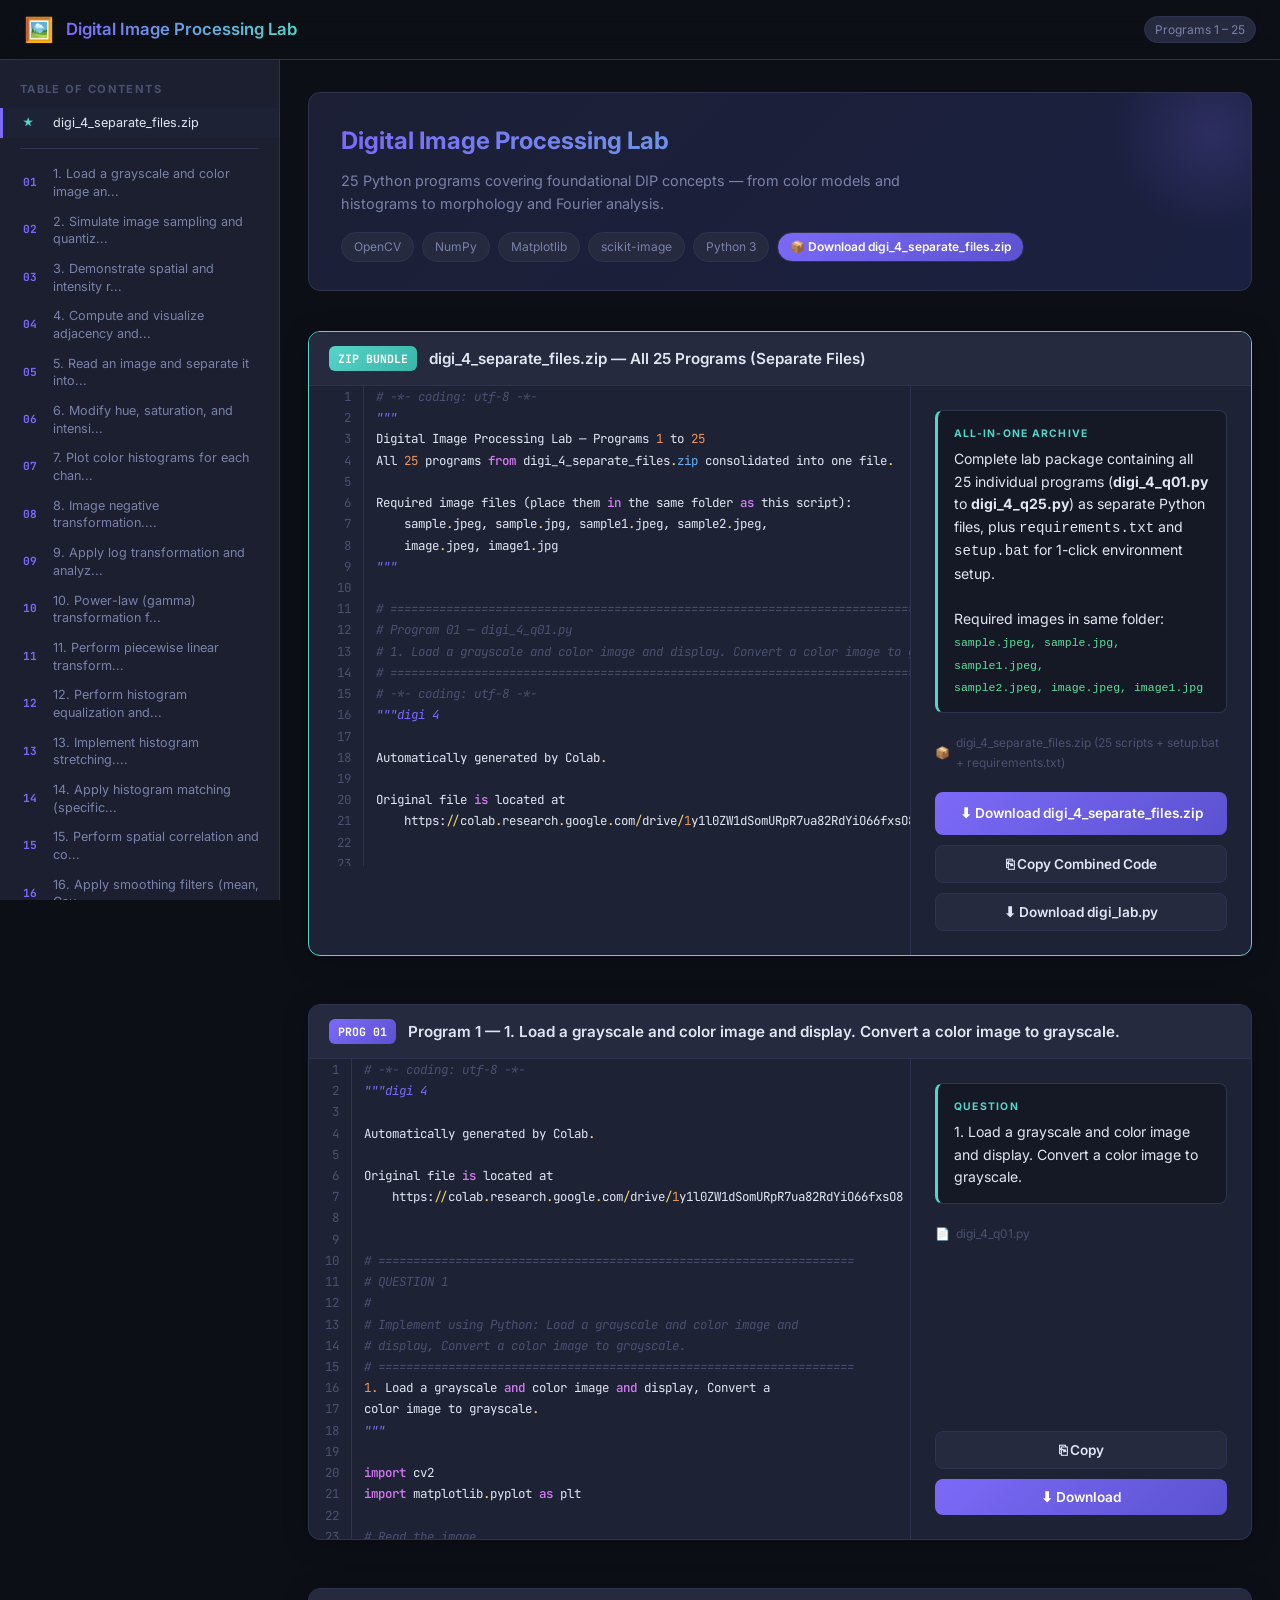
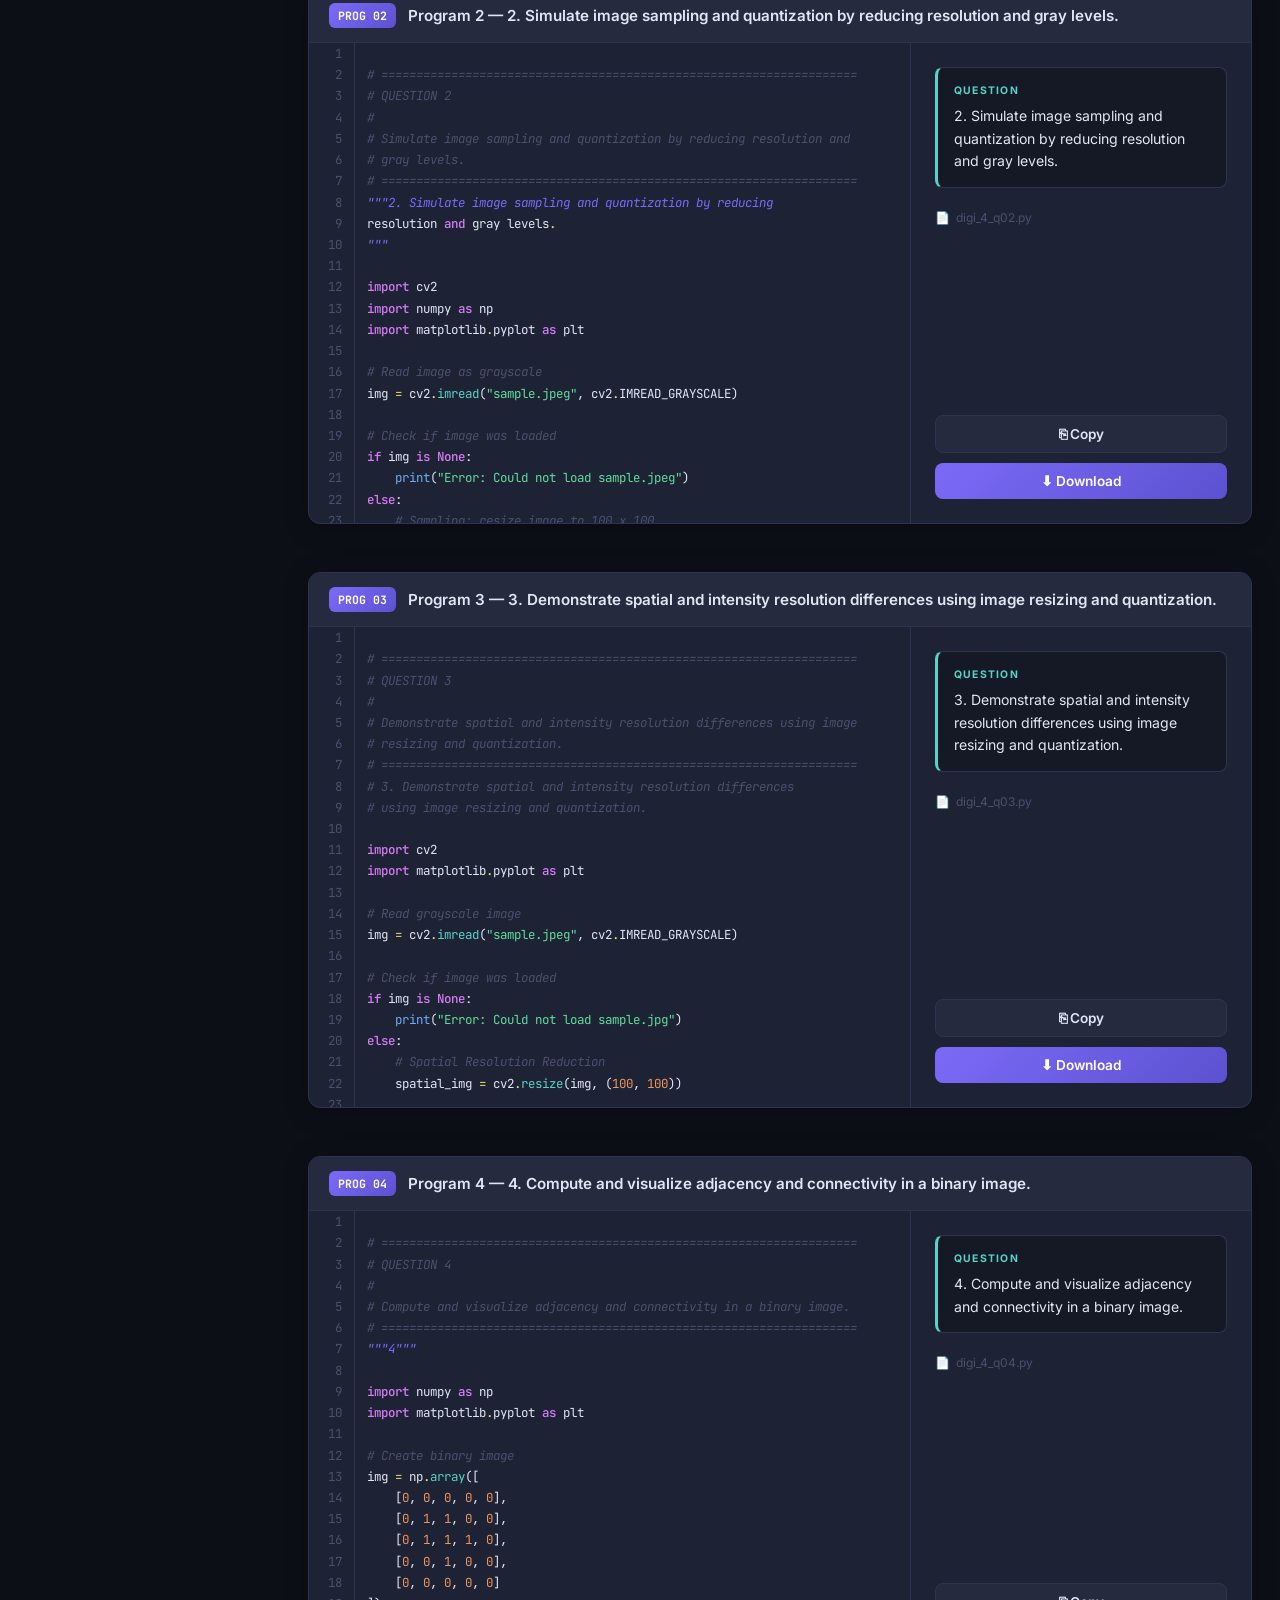
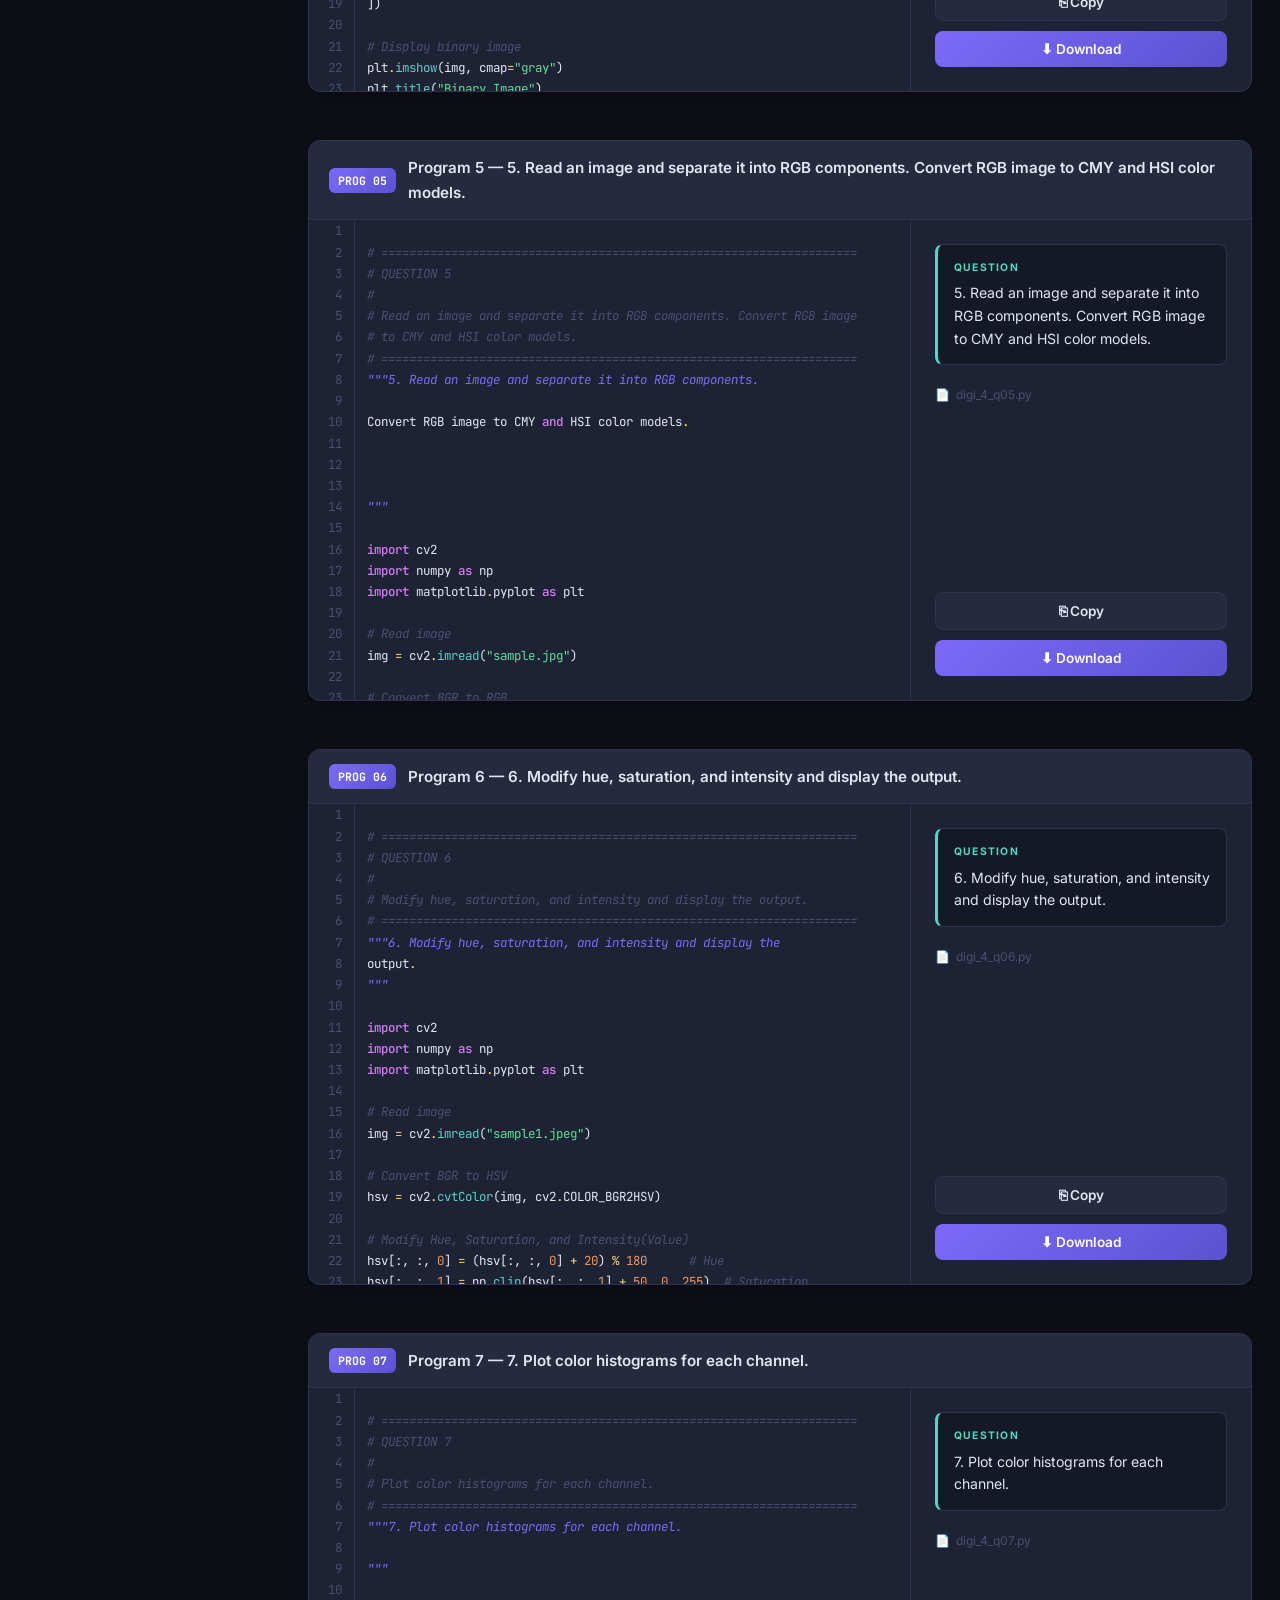
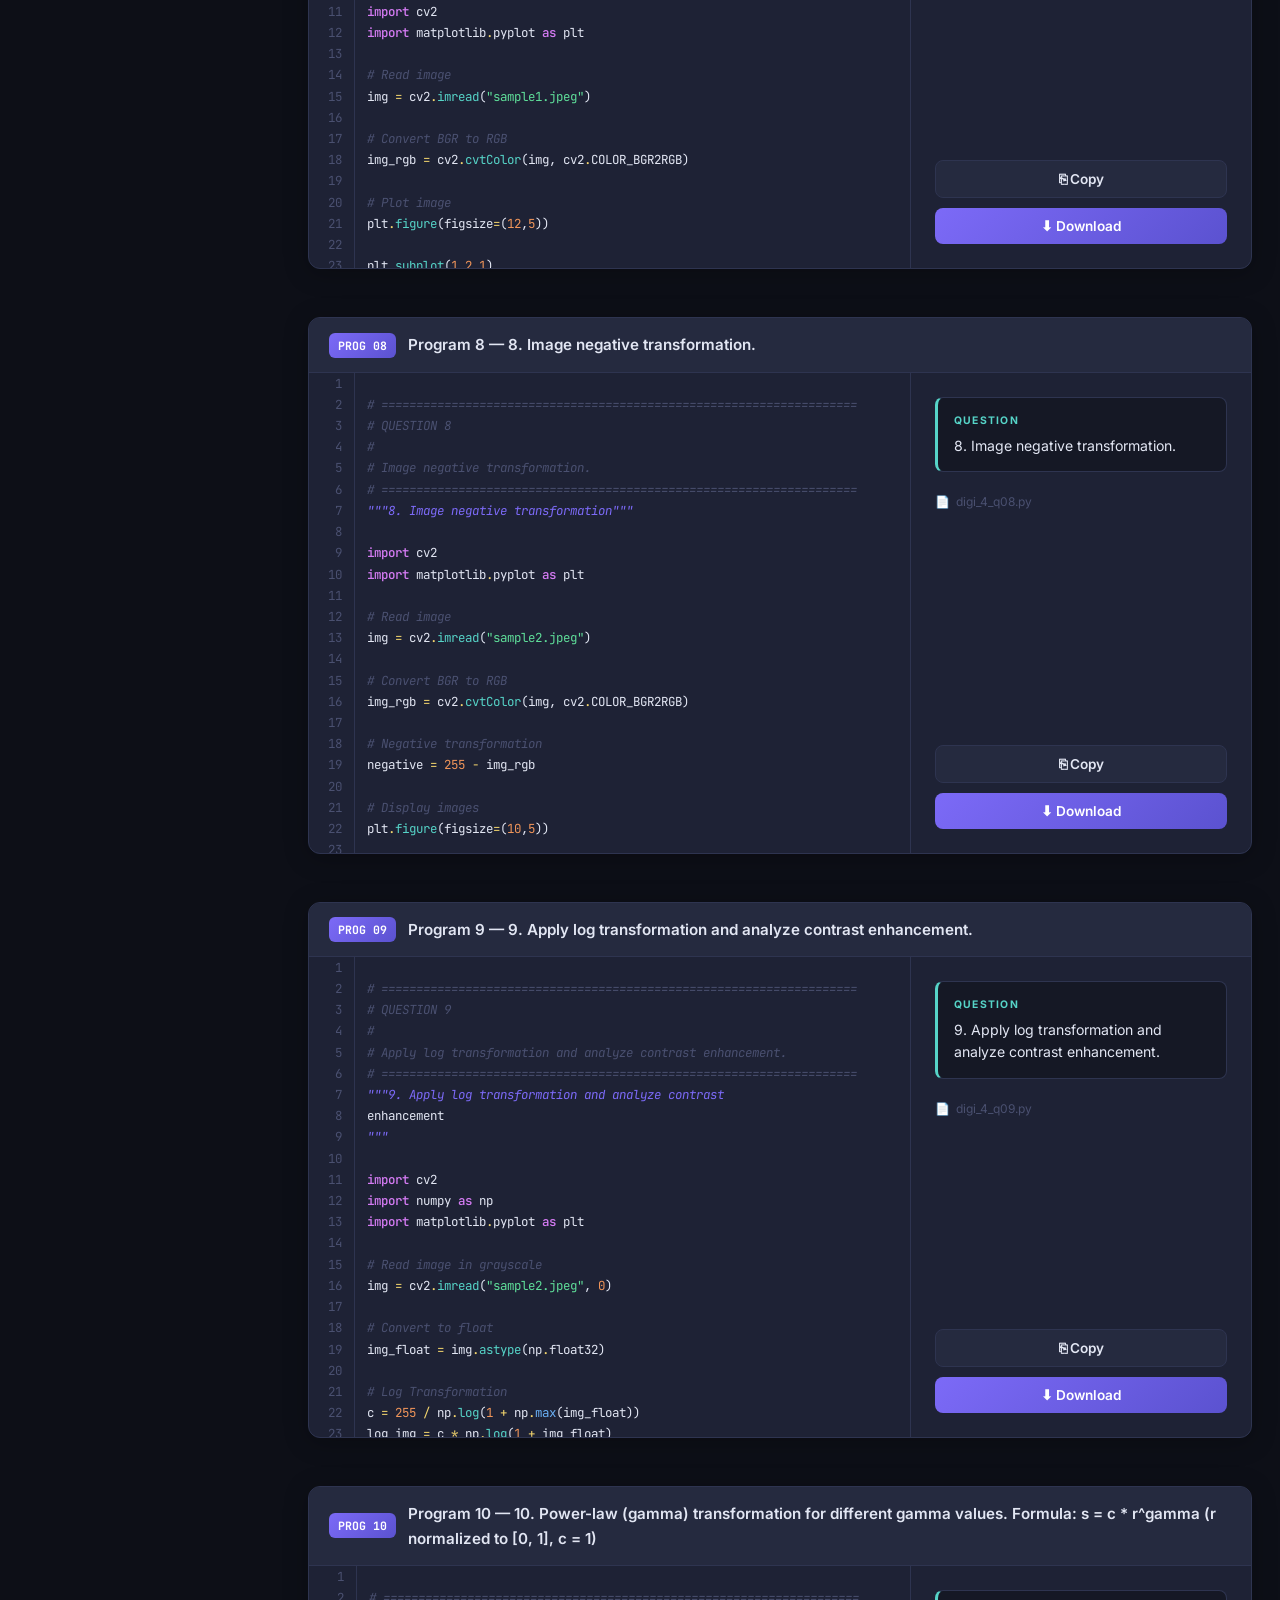
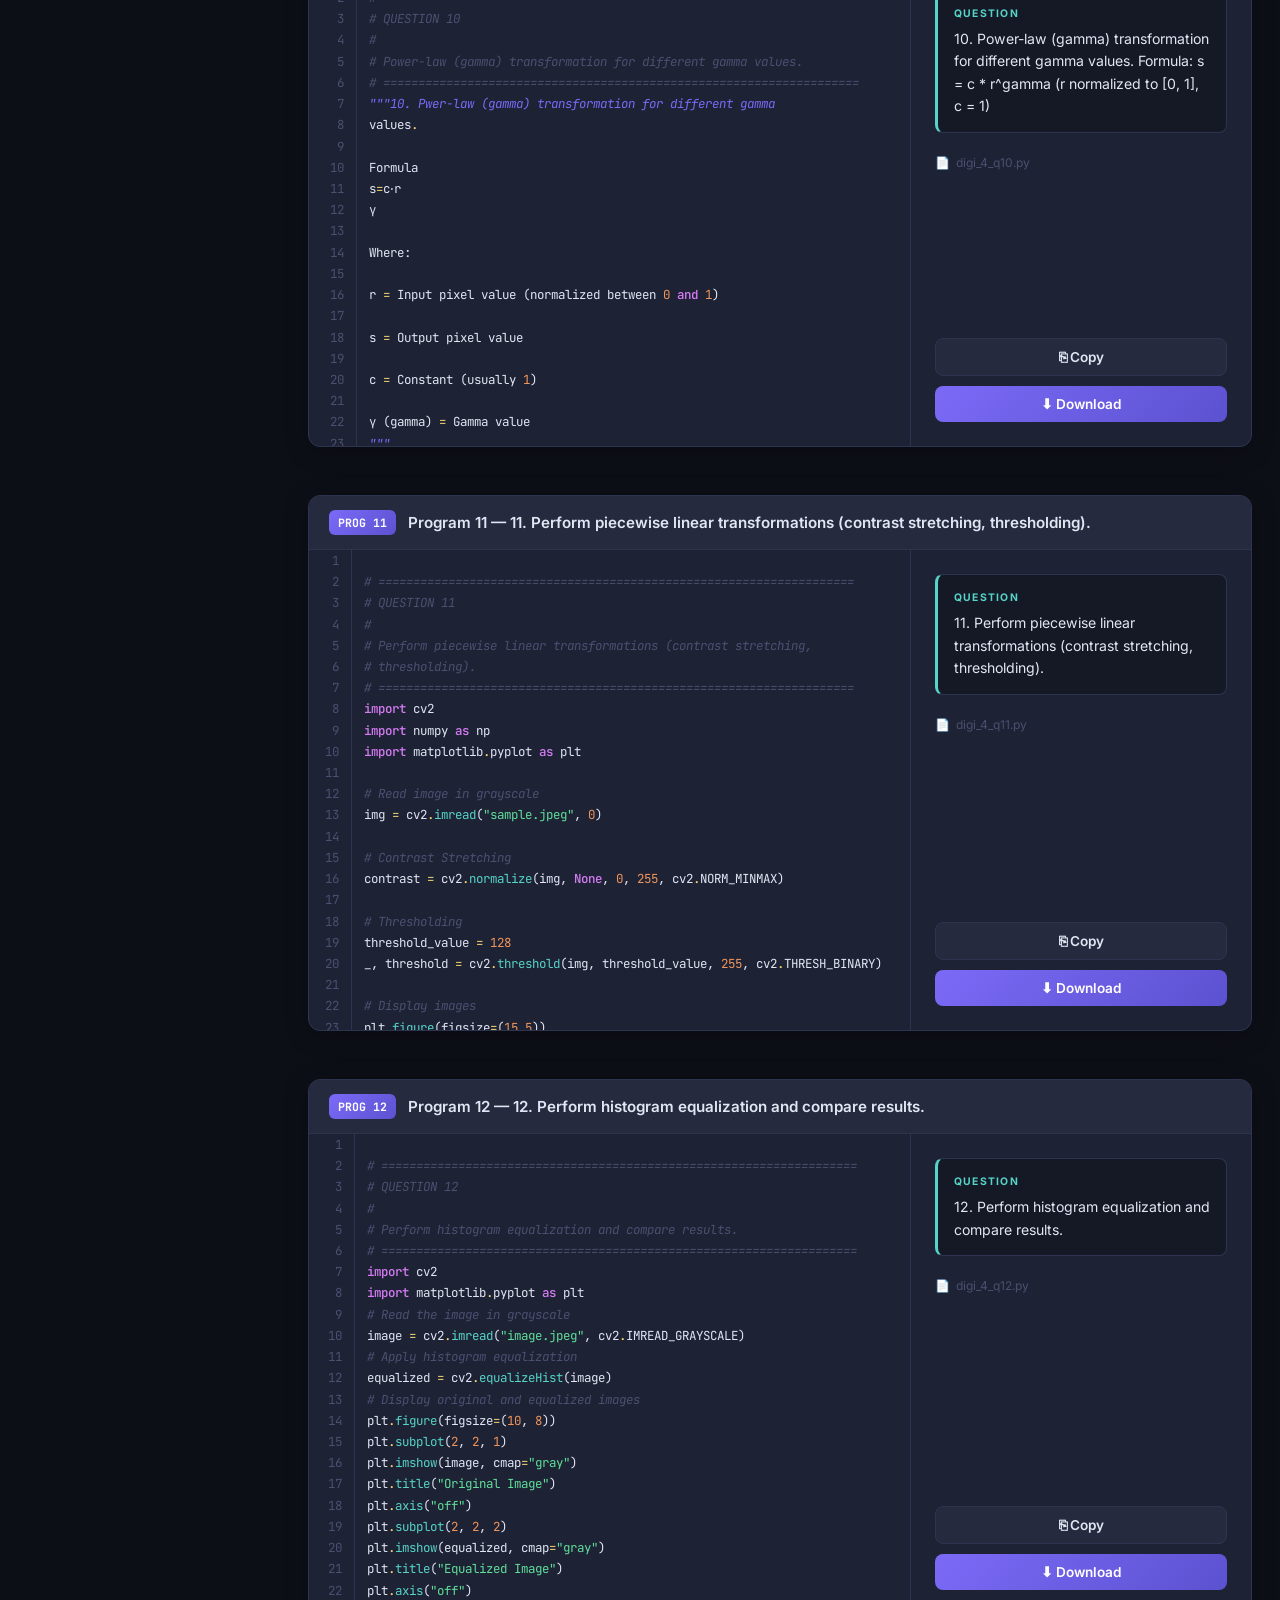
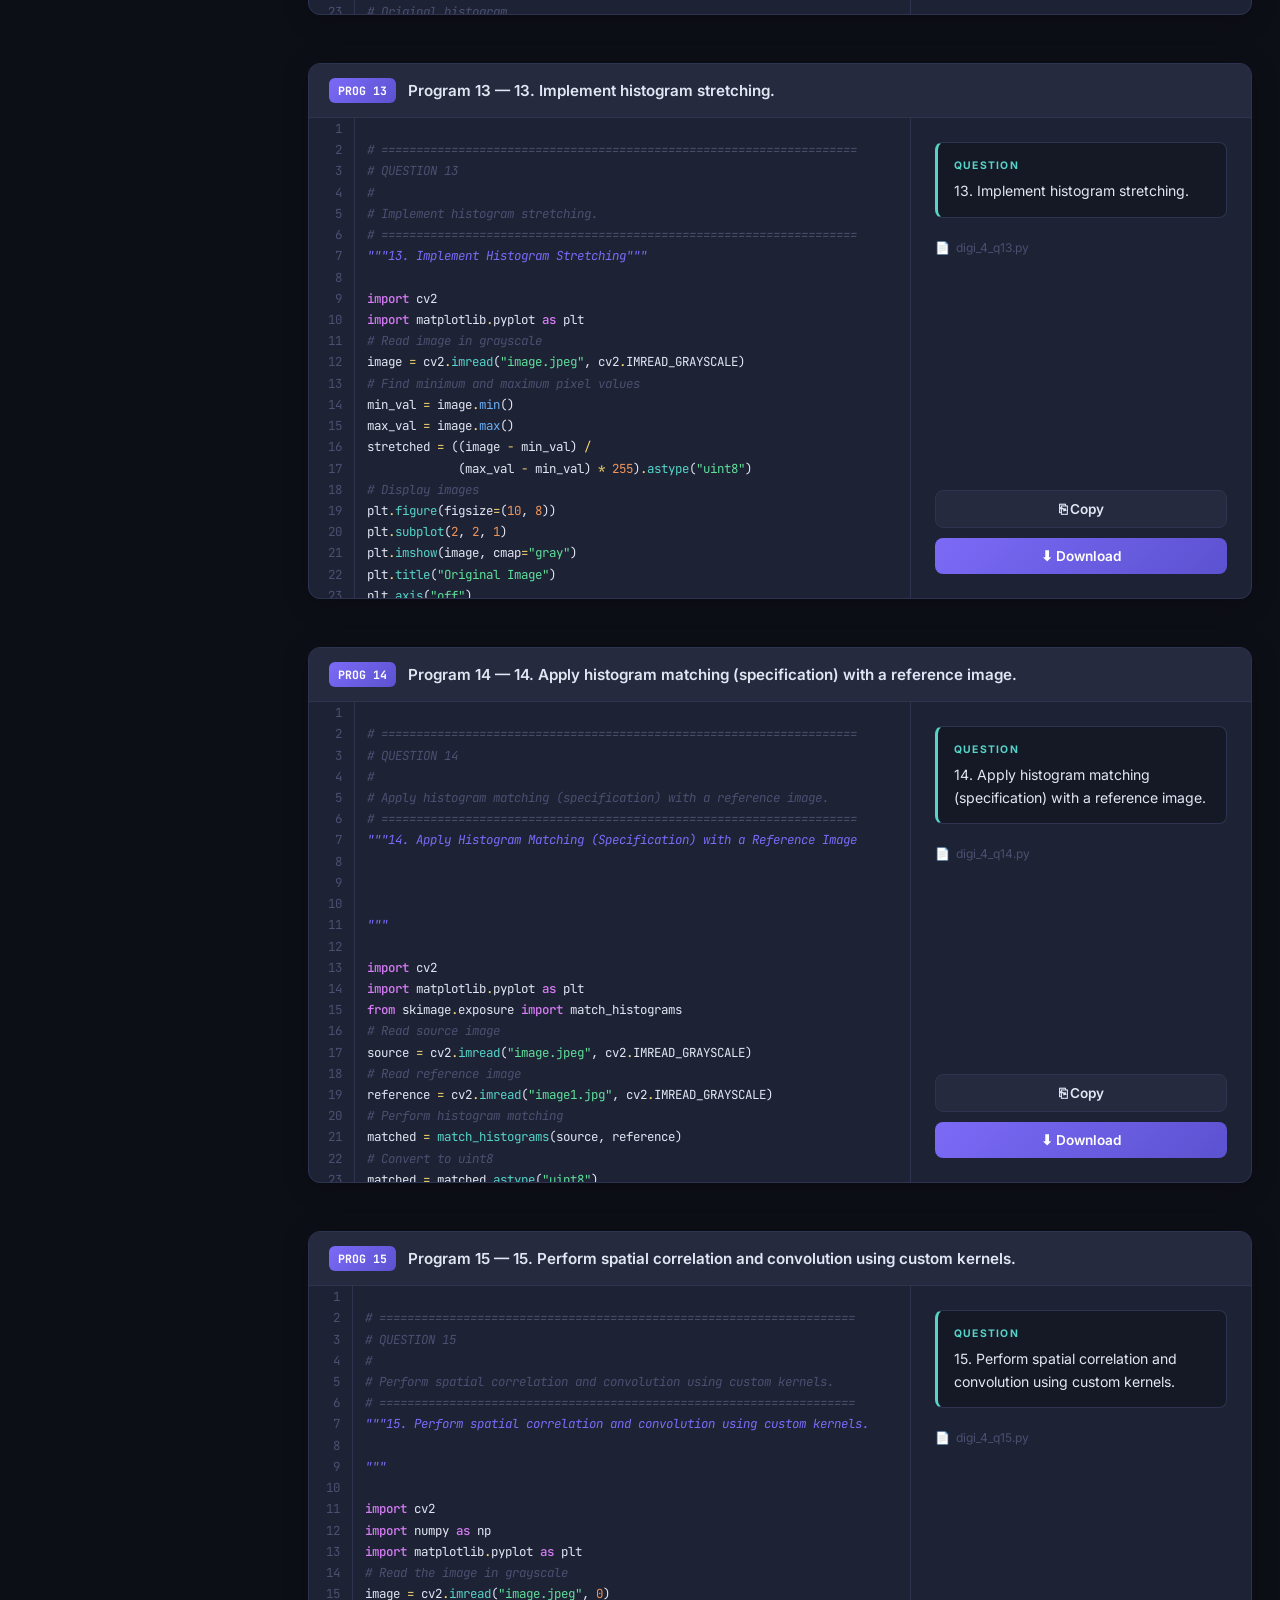
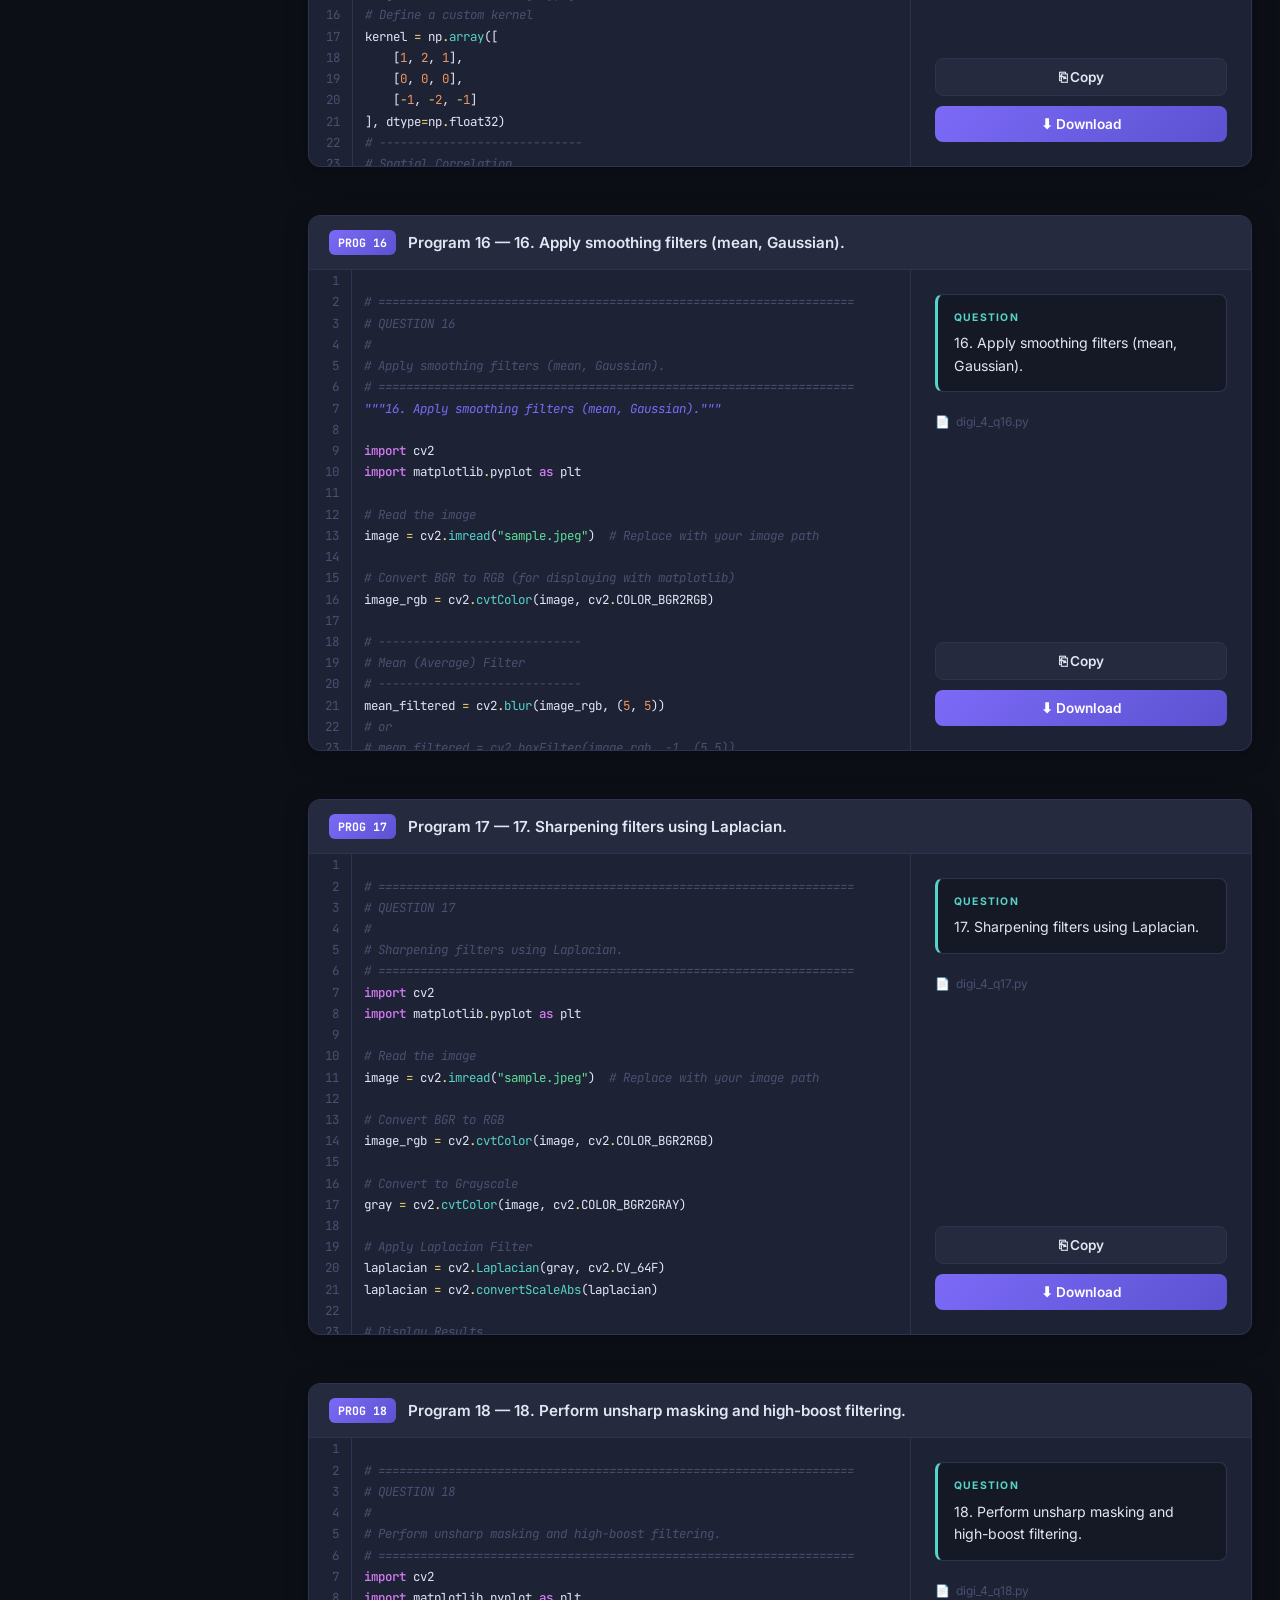
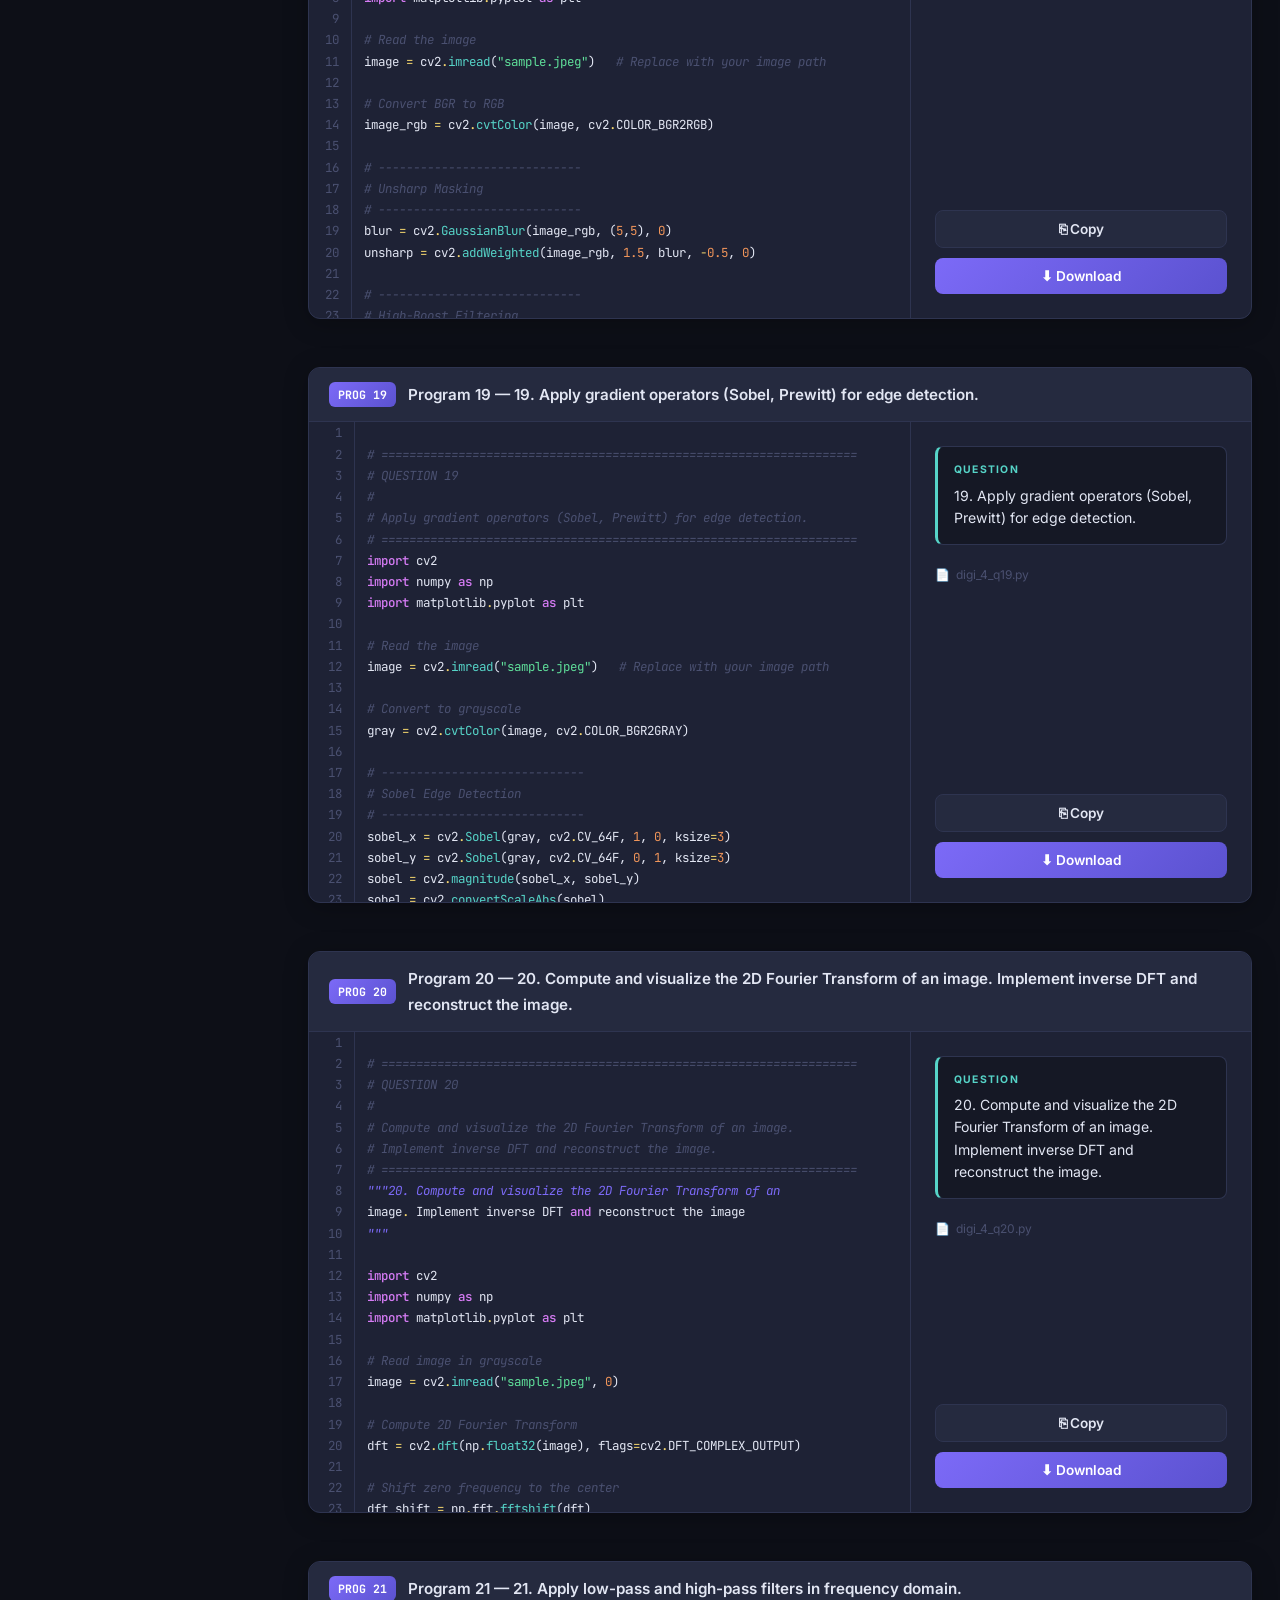
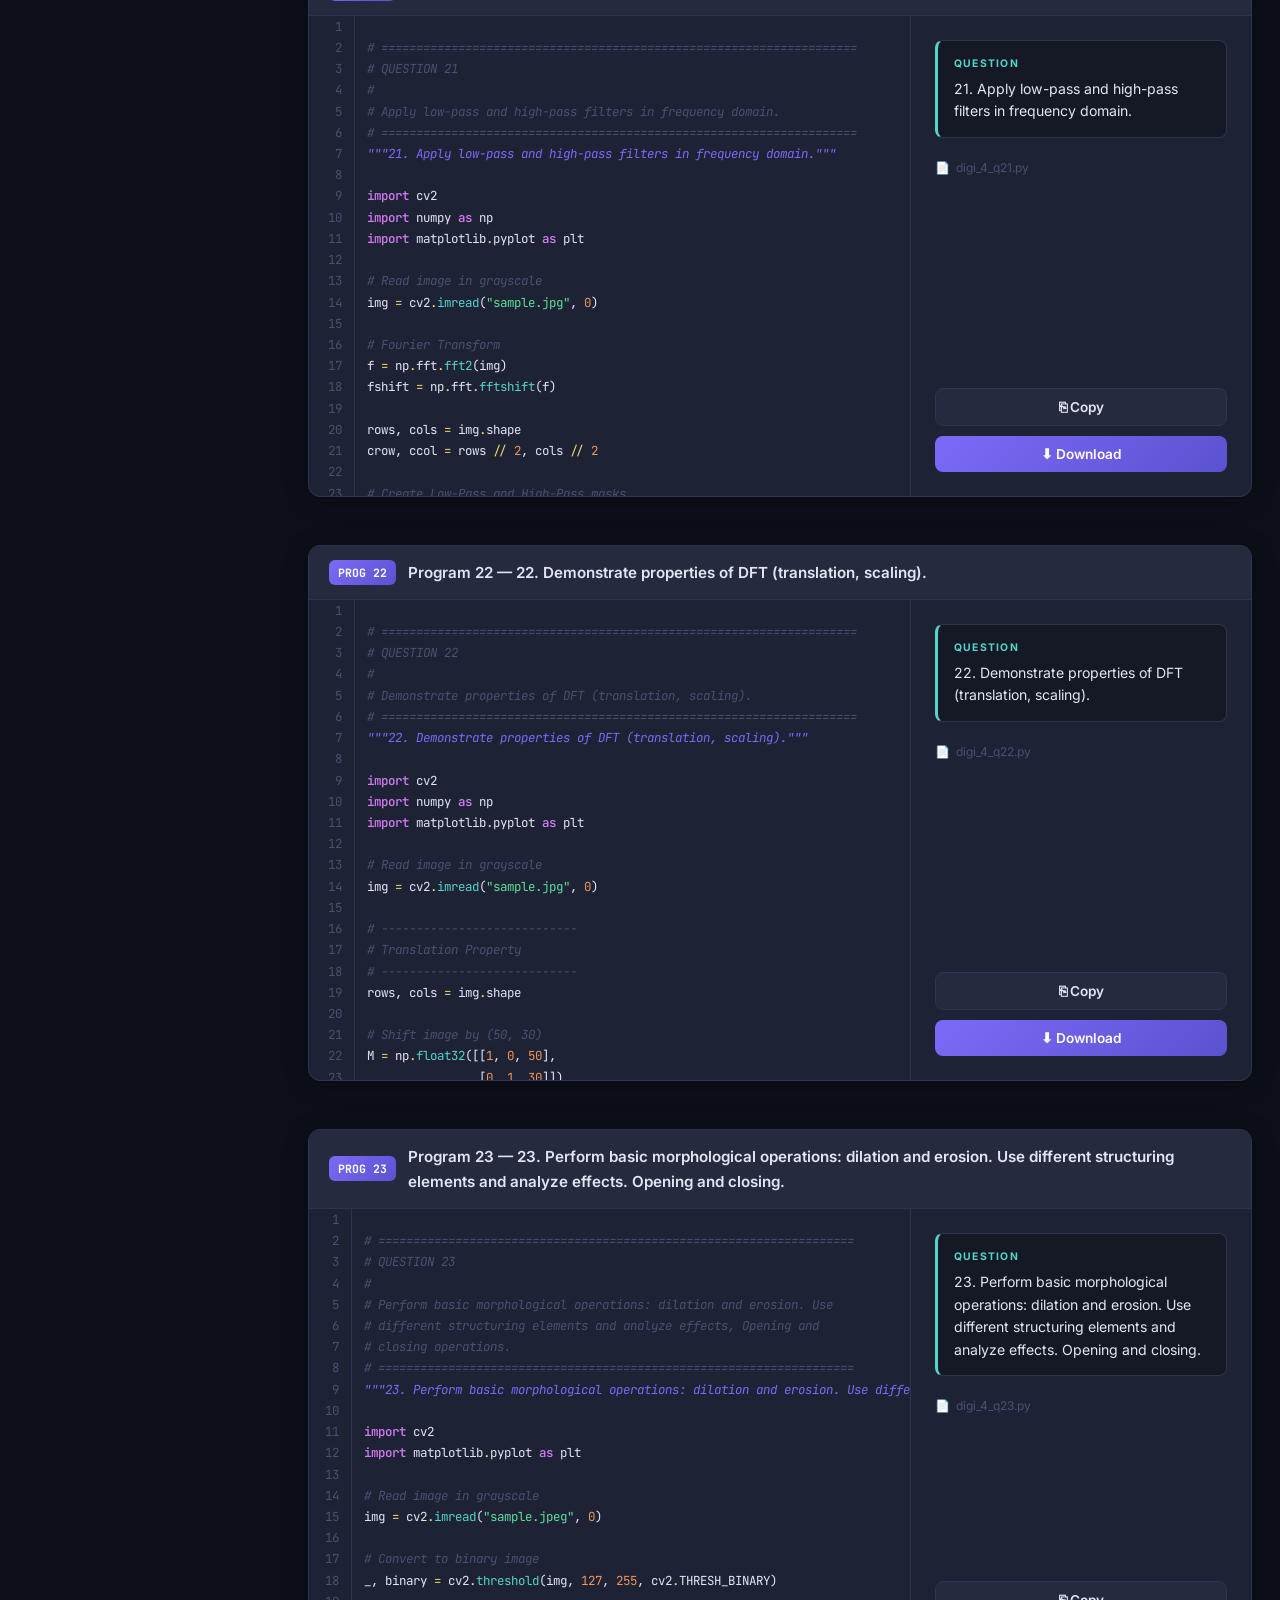
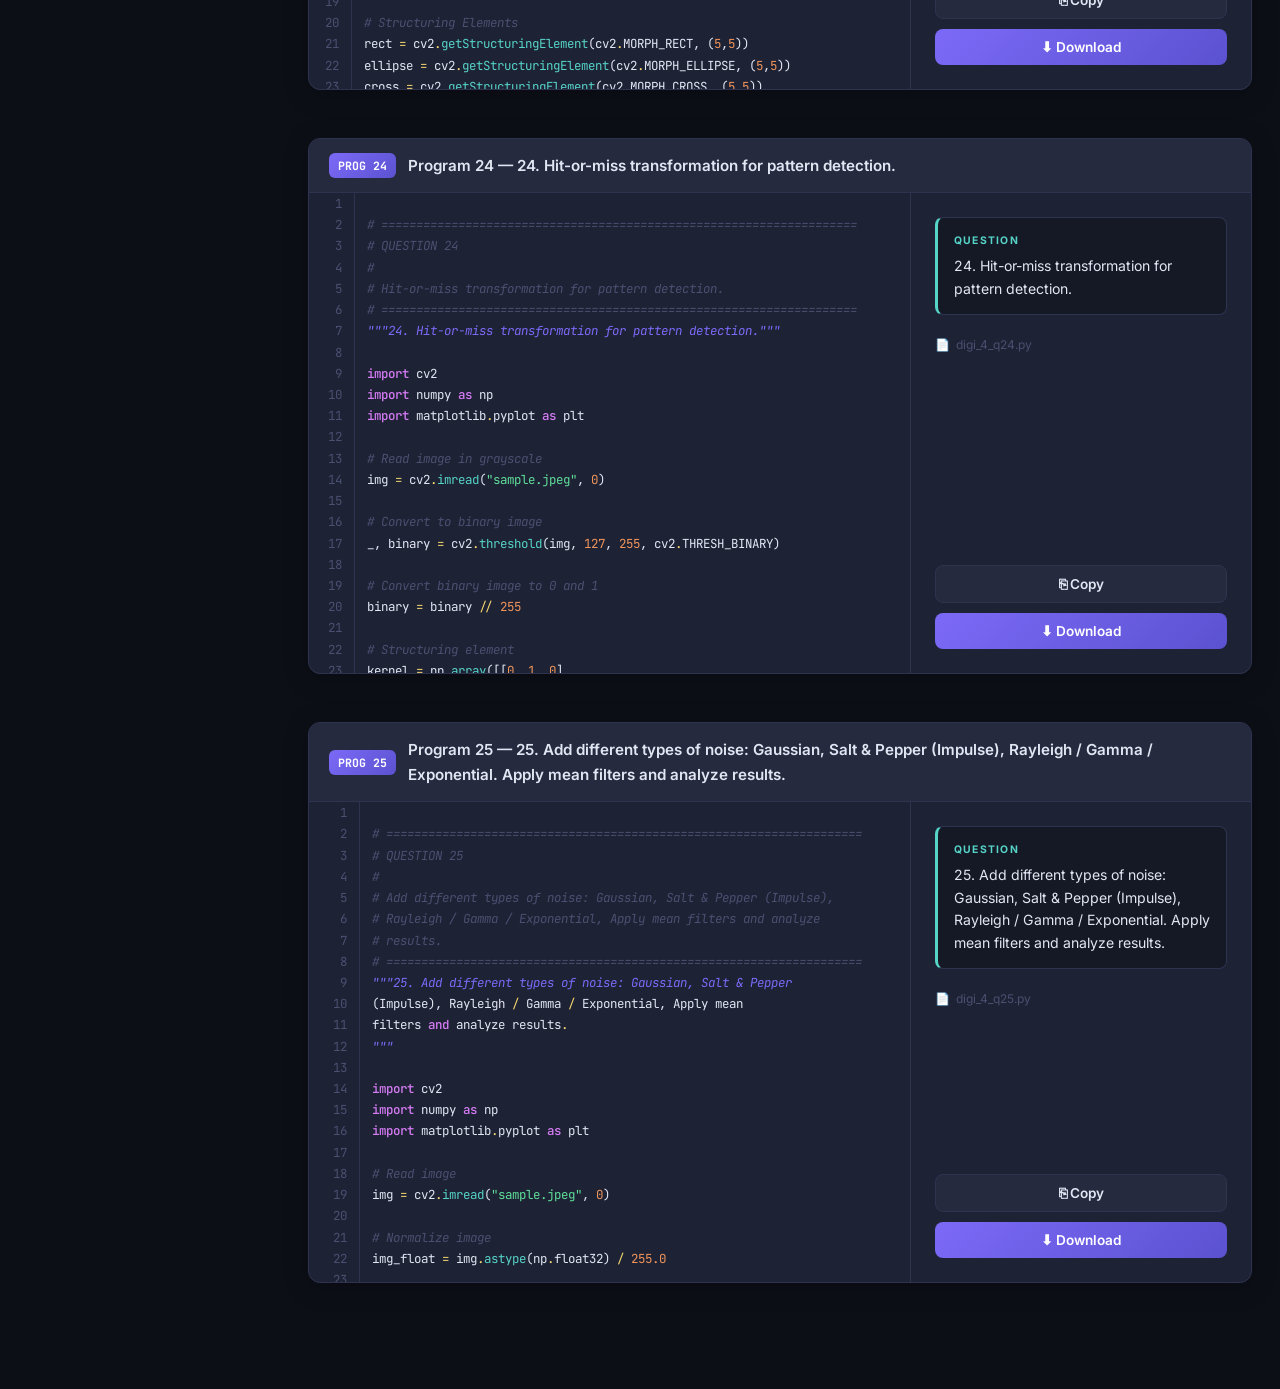
==== commit f48dd1ea: "feat: add requirements.txt and setup.bat to digi_4_separate_files.zip bundle" ====
--- a/dp/index.html
+++ b/dp/index.html
@@ -3615,11 +3615,11 @@
       <div class="info-panel">
         <div class="question-box" style="border-left-color:var(--accent2)">
           <div class="question-label" style="color:var(--accent2)">All-in-One Archive</div>
-          <div class="question-text">Complete lab package containing all 25 individual programs (<strong>digi_4_q01.py</strong> to <strong>digi_4_q25.py</strong>) as separate Python files.<br><br>
+          <div class="question-text">Complete lab package containing all 25 individual programs (<strong>digi_4_q01.py</strong> to <strong>digi_4_q25.py</strong>) as separate Python files, plus <code>requirements.txt</code> and <code>setup.bat</code> for 1-click environment setup.<br><br>
           Required images in same folder:<br>
           <code style="font-family:monospace;font-size:.82em;color:#5fdf9a">sample.jpeg, sample.jpg, sample1.jpeg,<br>sample2.jpeg, image.jpeg, image1.jpg</code></div>
         </div>
-        <div class="file-info"><span>📦</span><span>digi_4_separate_files.zip (25 Python scripts)</span></div>
+        <div class="file-info"><span>📦</span><span>digi_4_separate_files.zip (25 scripts + setup.bat + requirements.txt)</span></div>
         <div class="btn-group">
           <a class="btn btn-download" href="digi_4_separate_files.zip" download="digi_4_separate_files.zip" style="text-decoration:none;">⬇ Download digi_4_separate_files.zip</a>
           <button class="btn btn-copy" id="cb-full" onclick="copyCode(this,FULL)">⎘ Copy Combined Code</button>
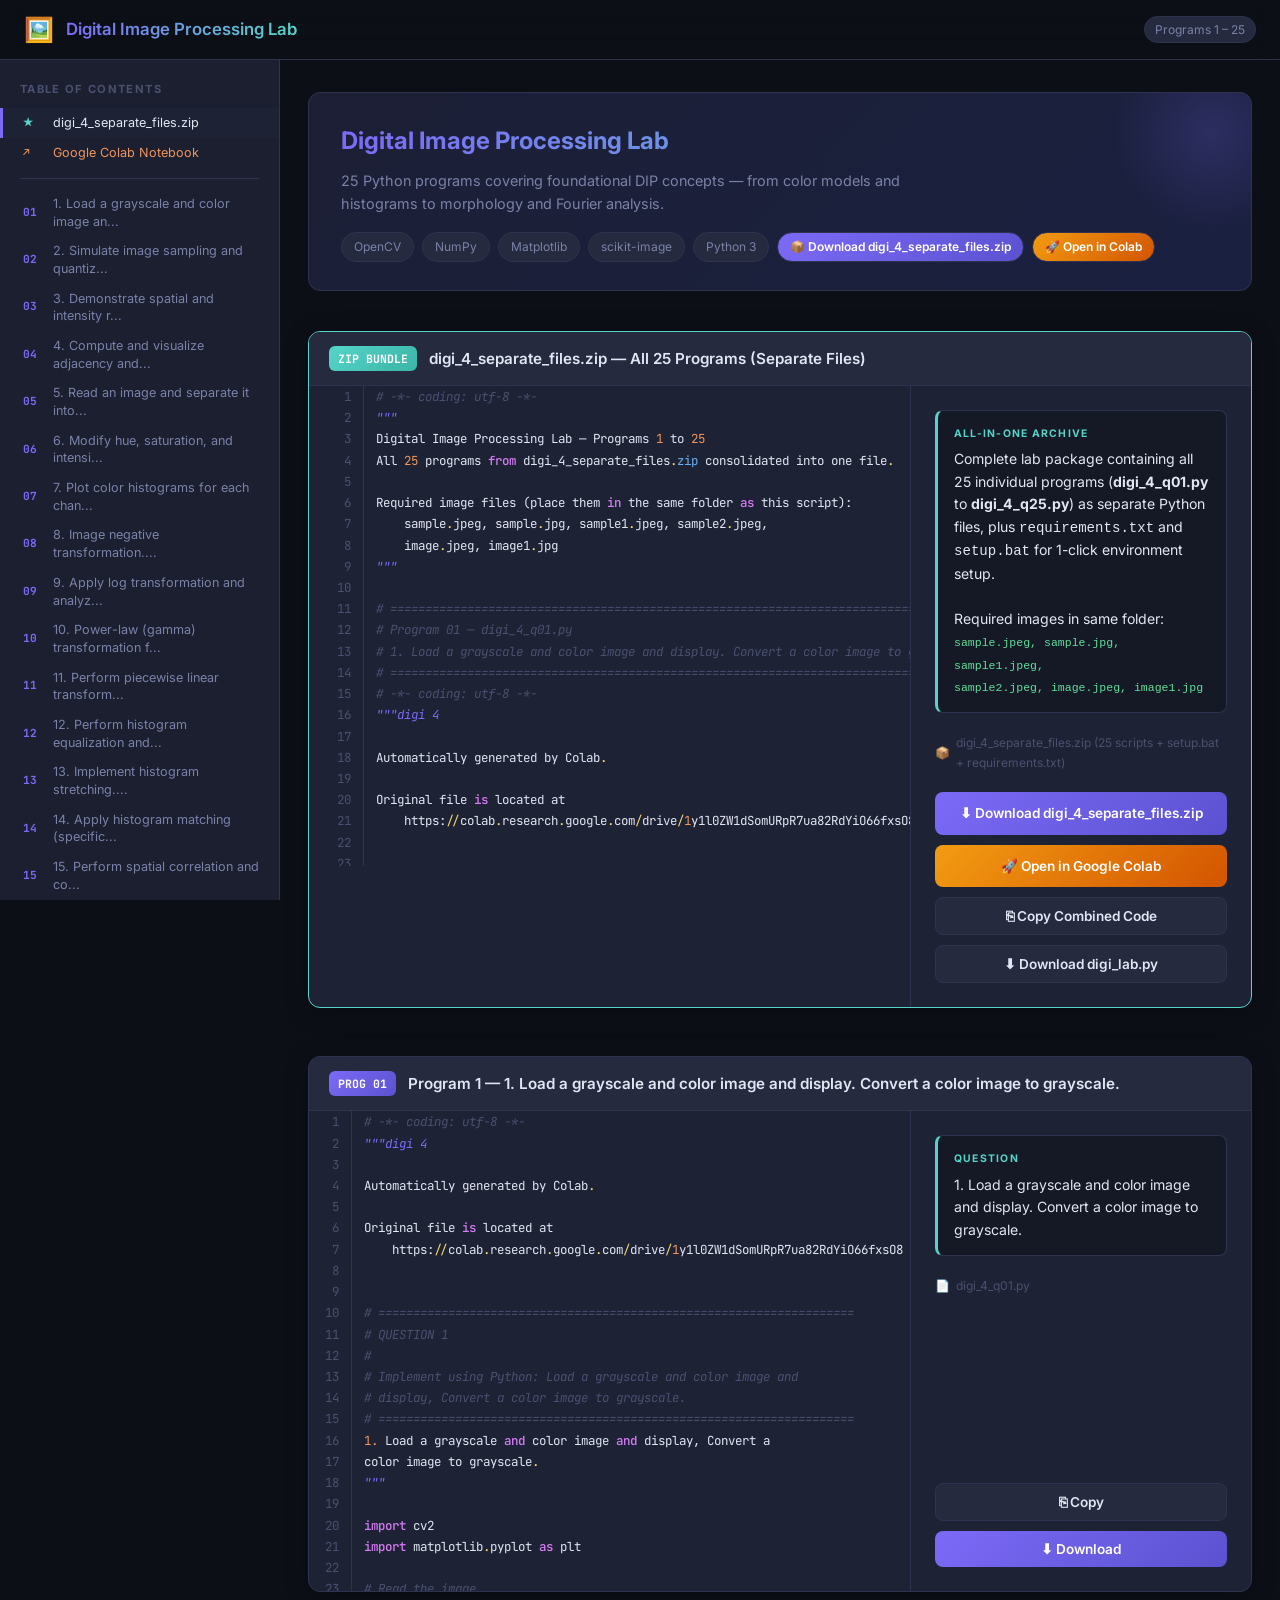
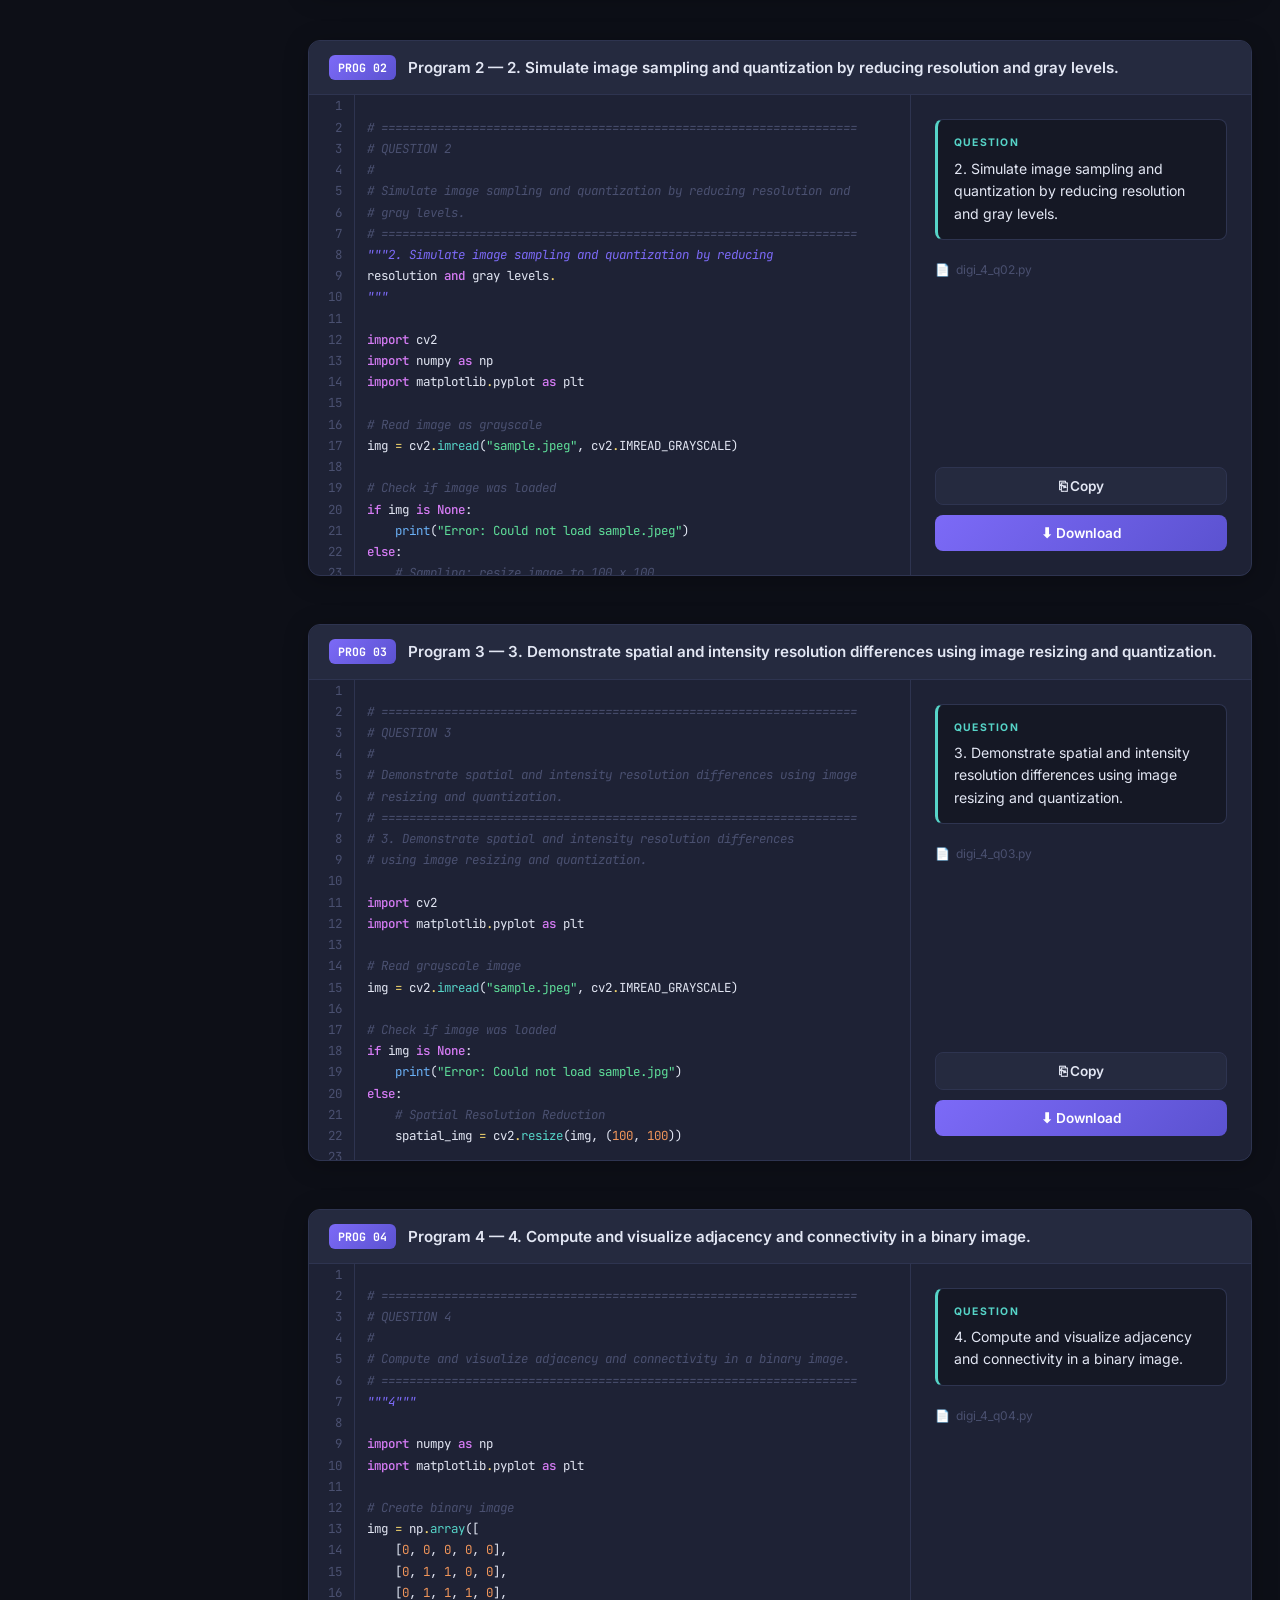
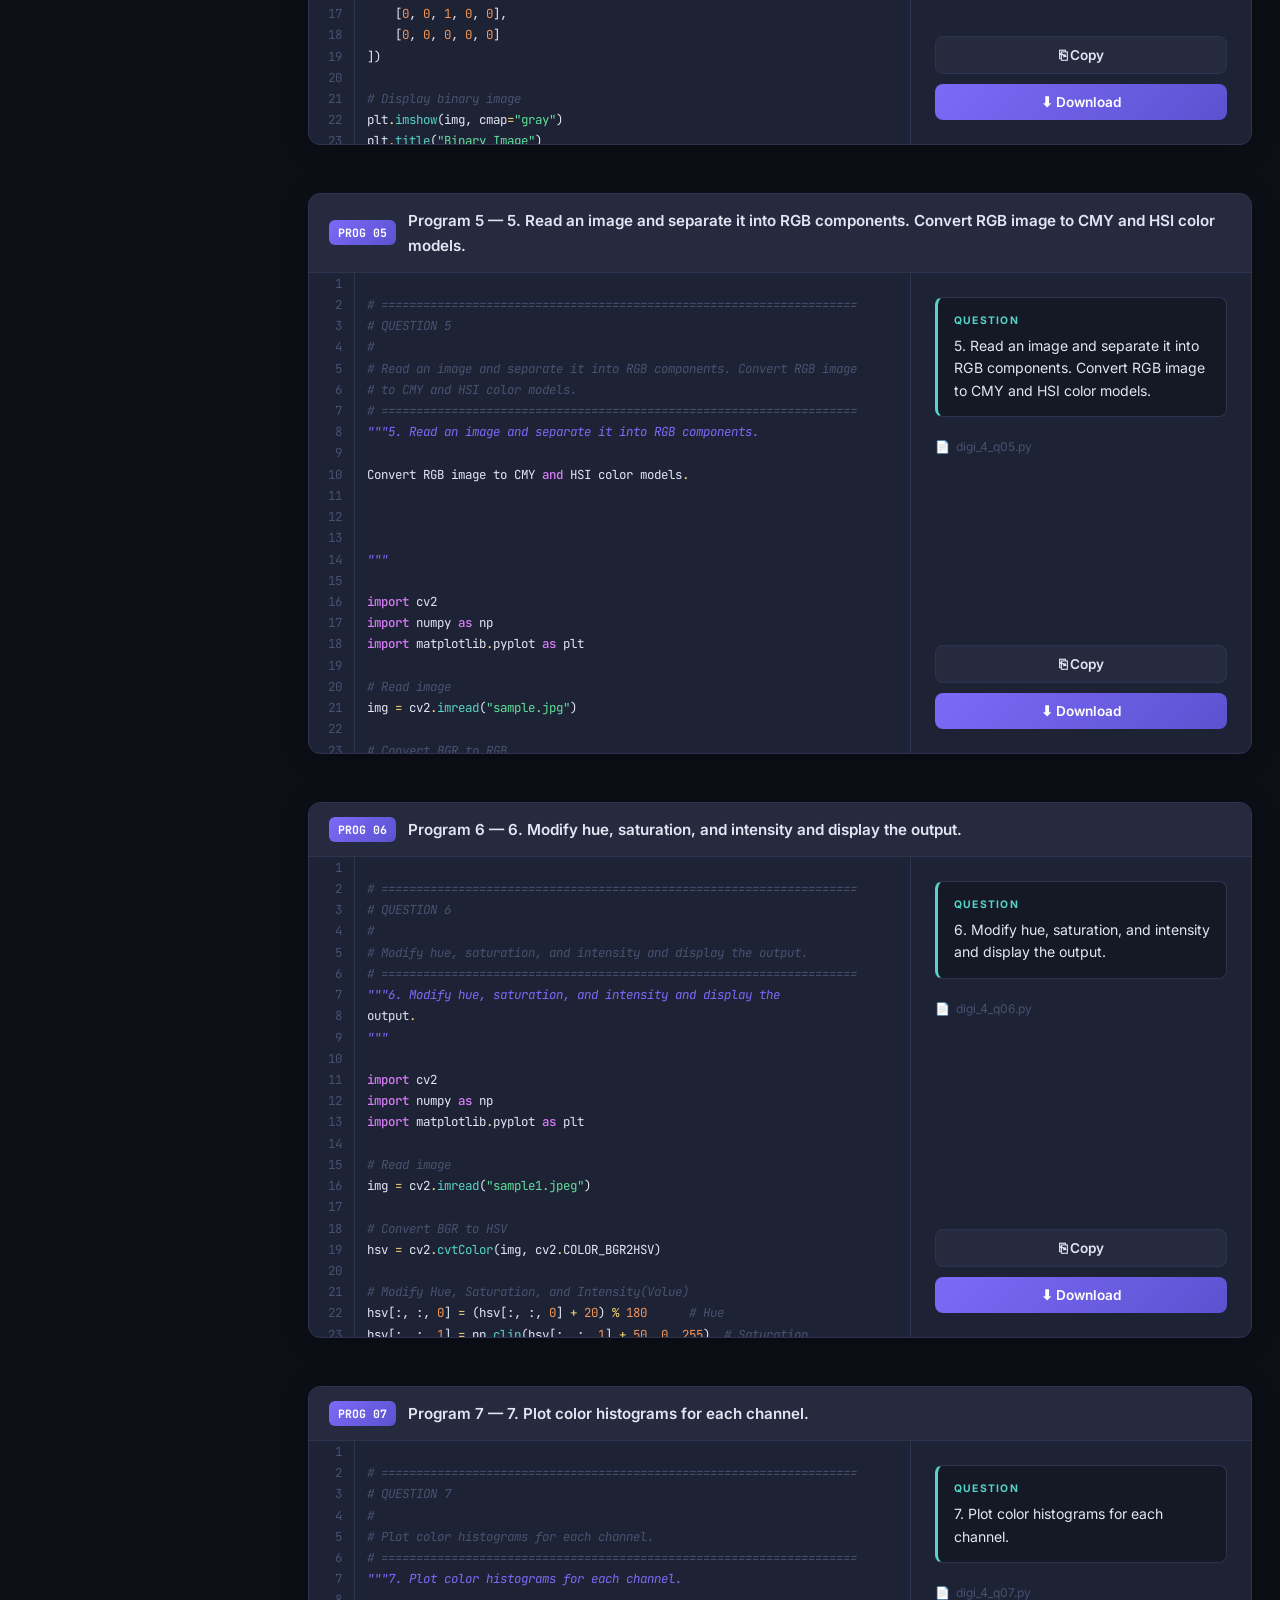
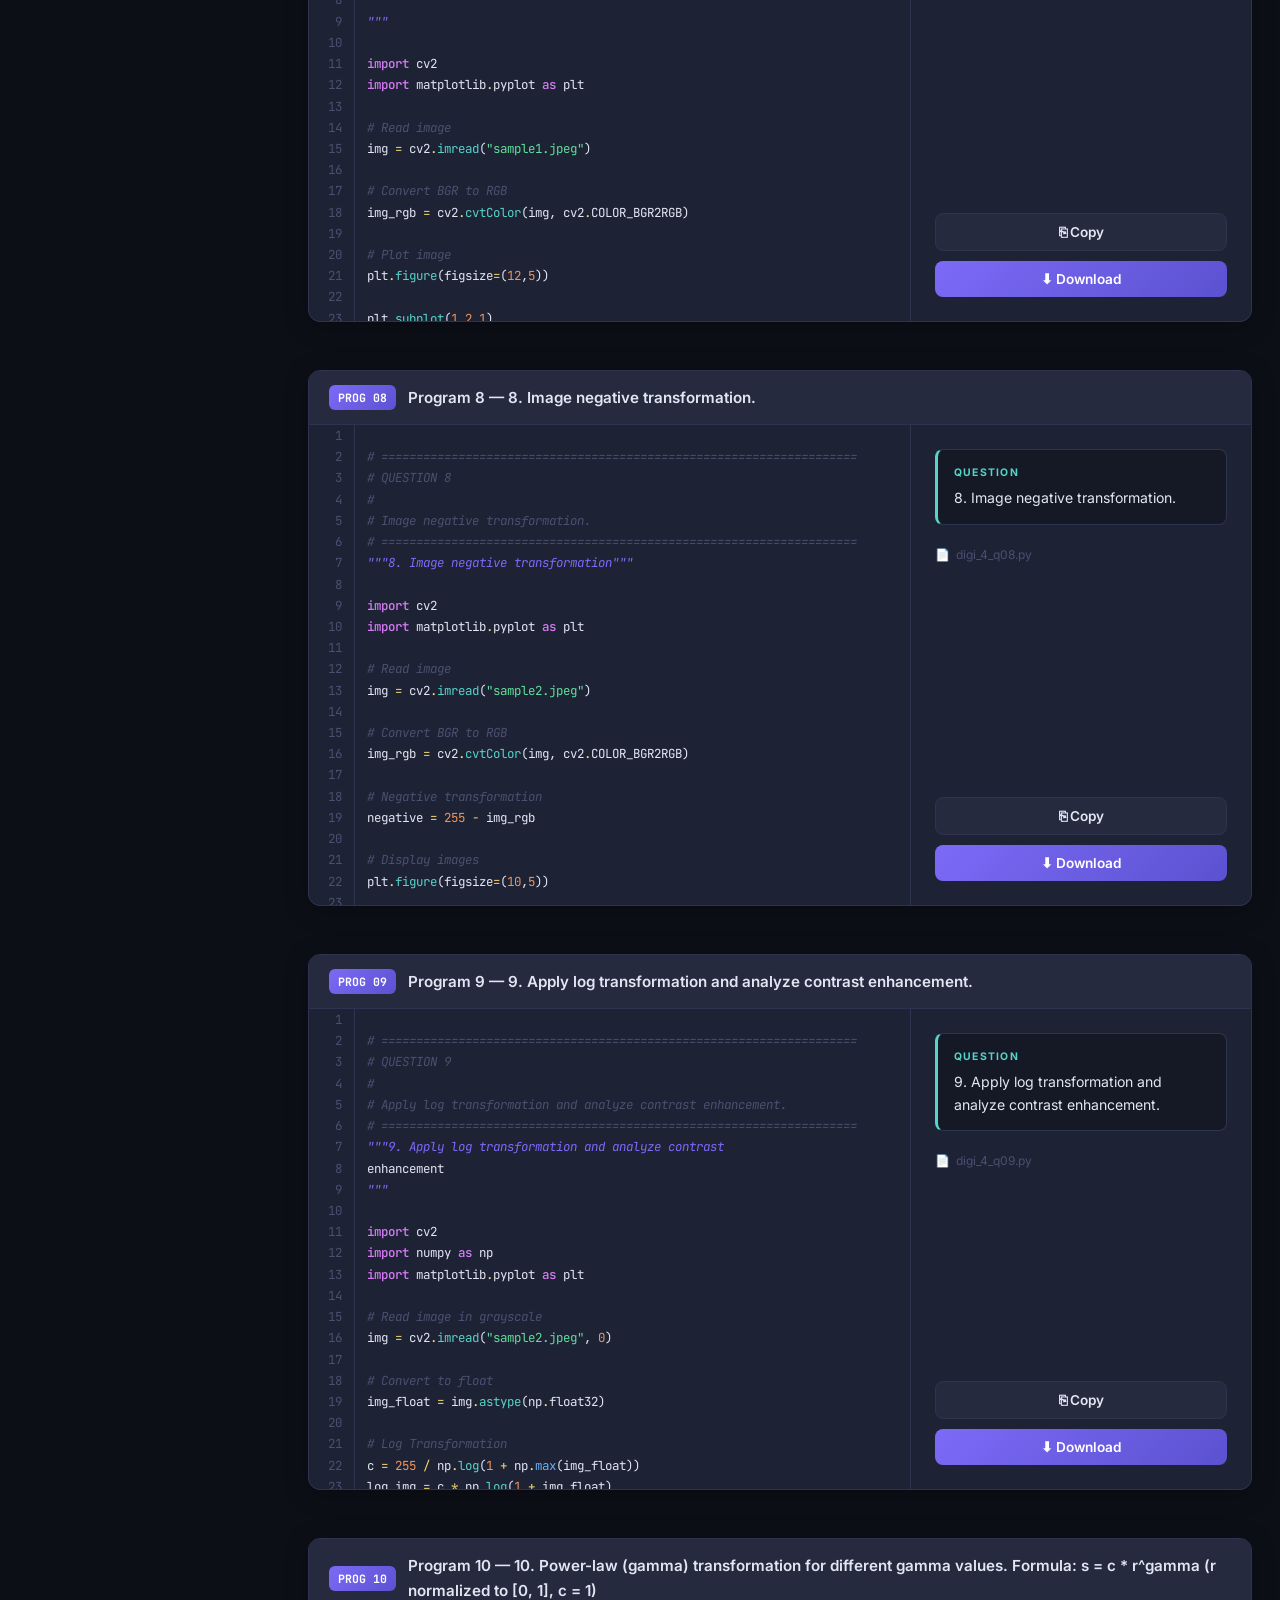
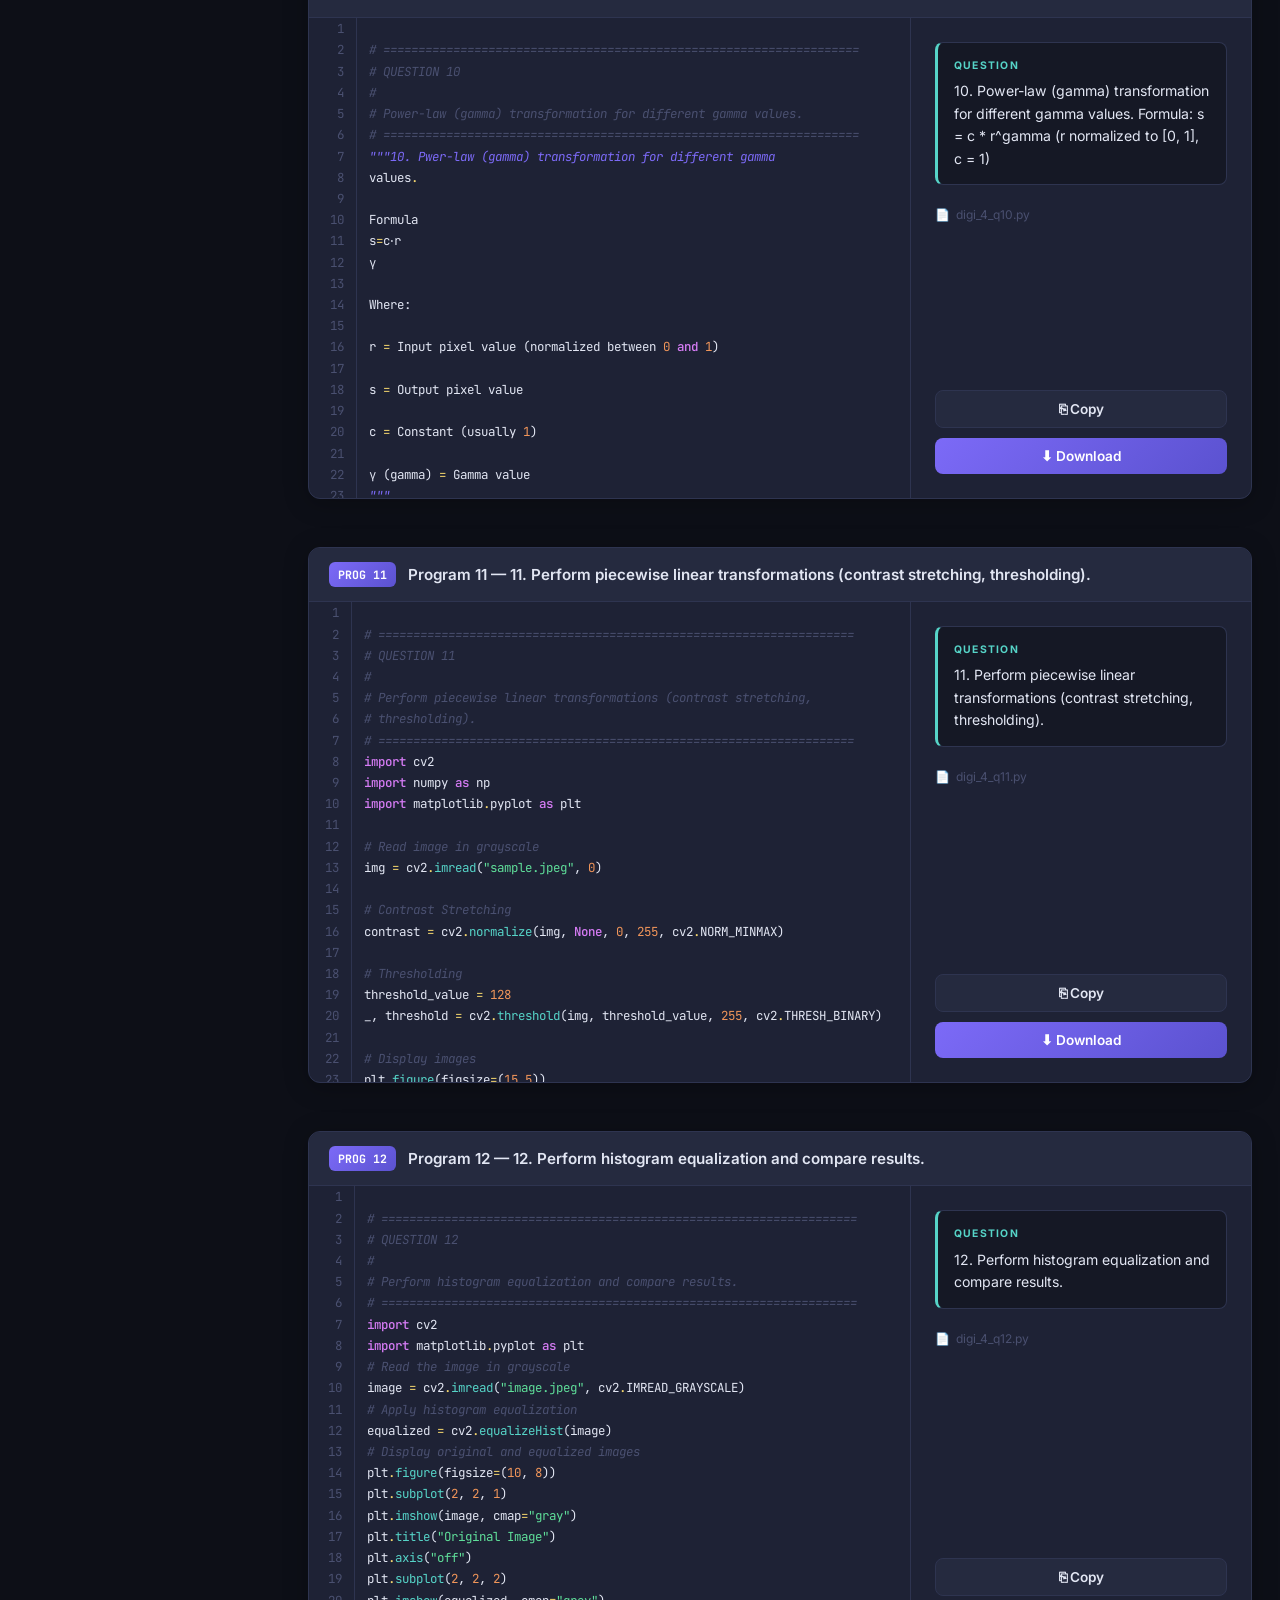
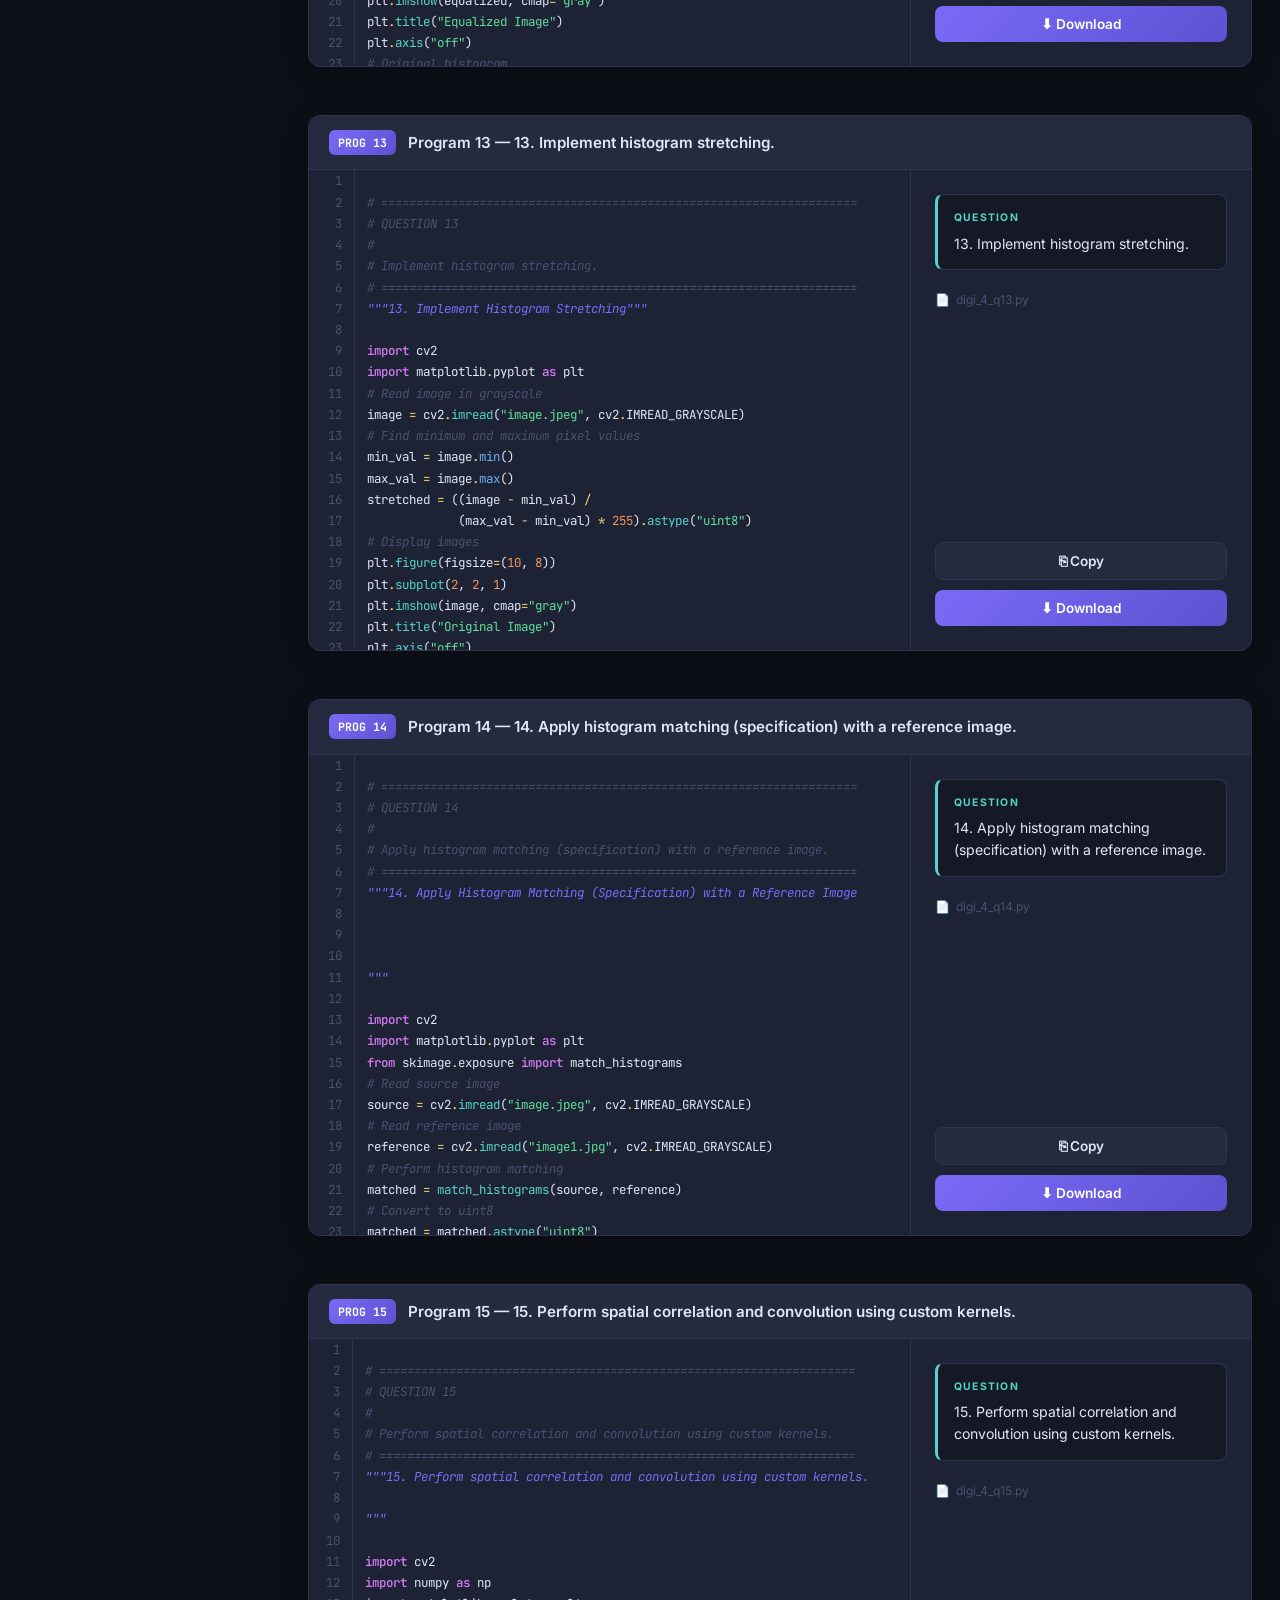
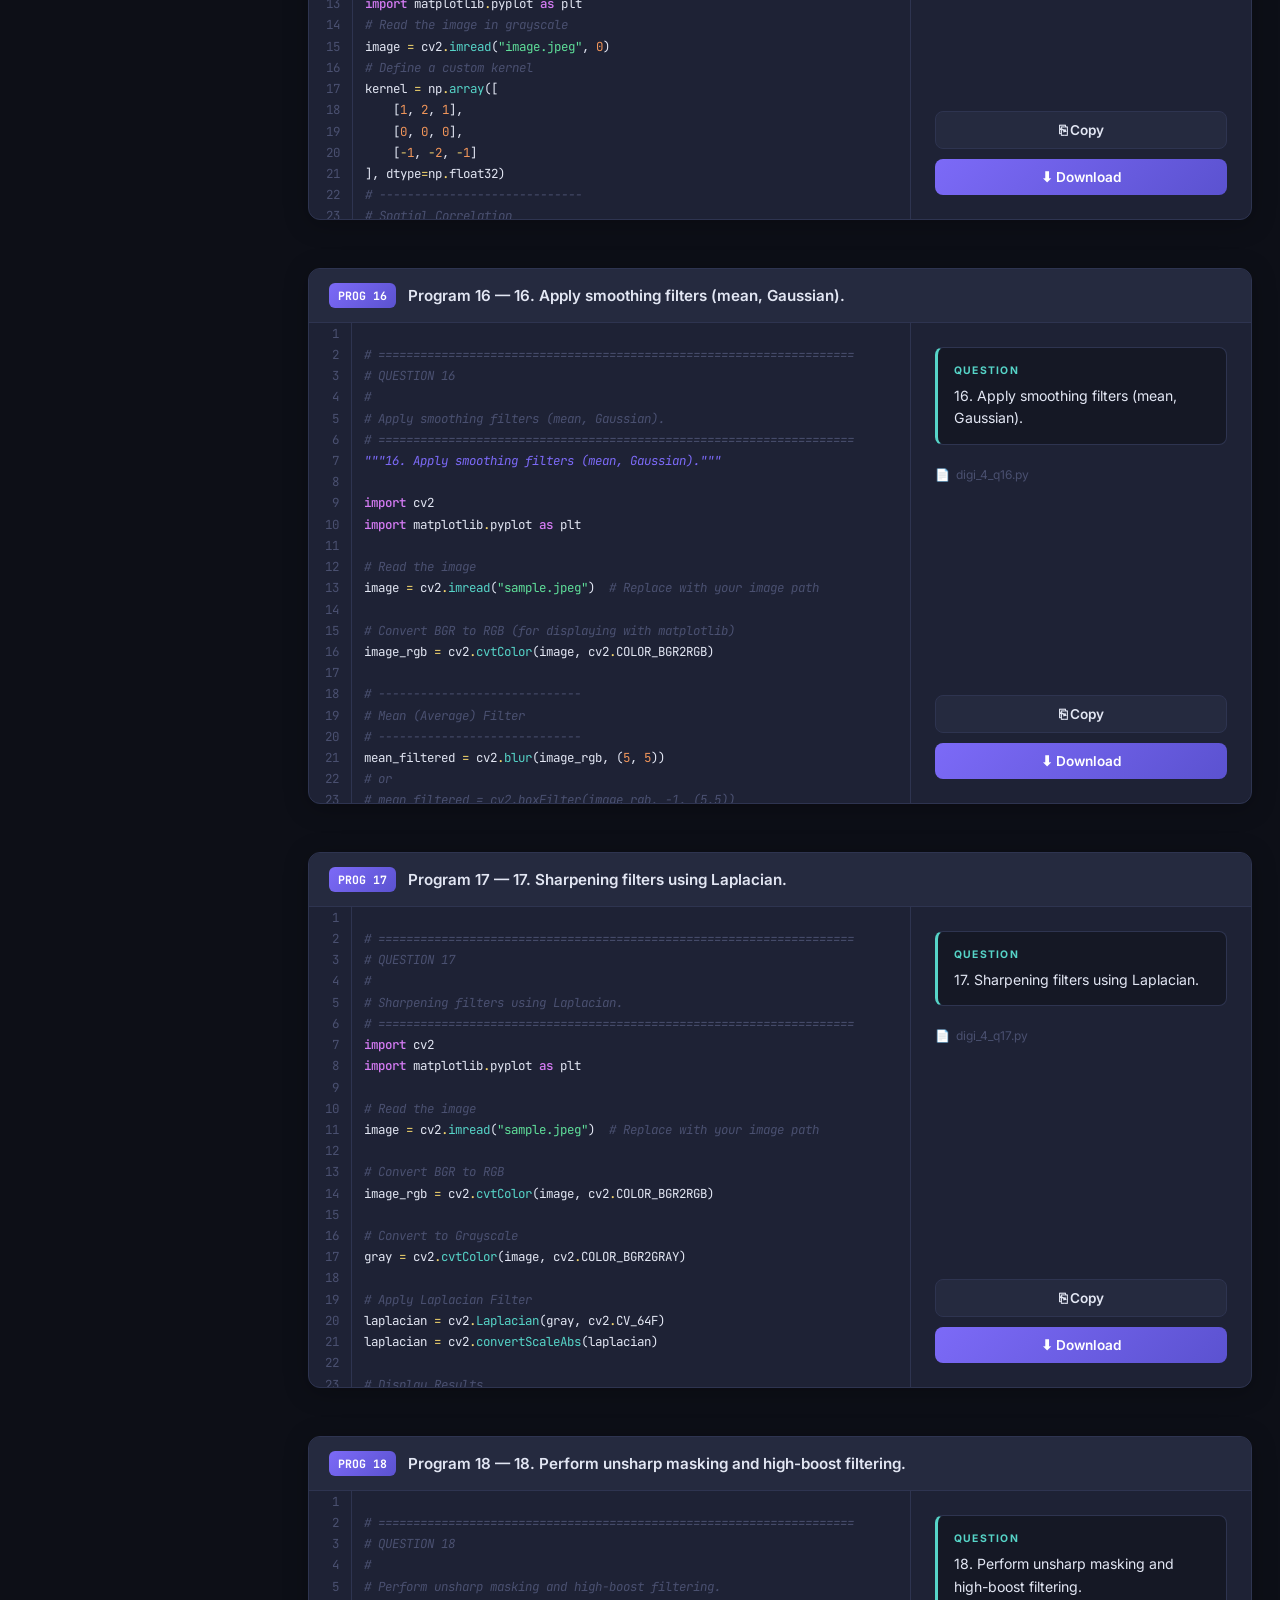
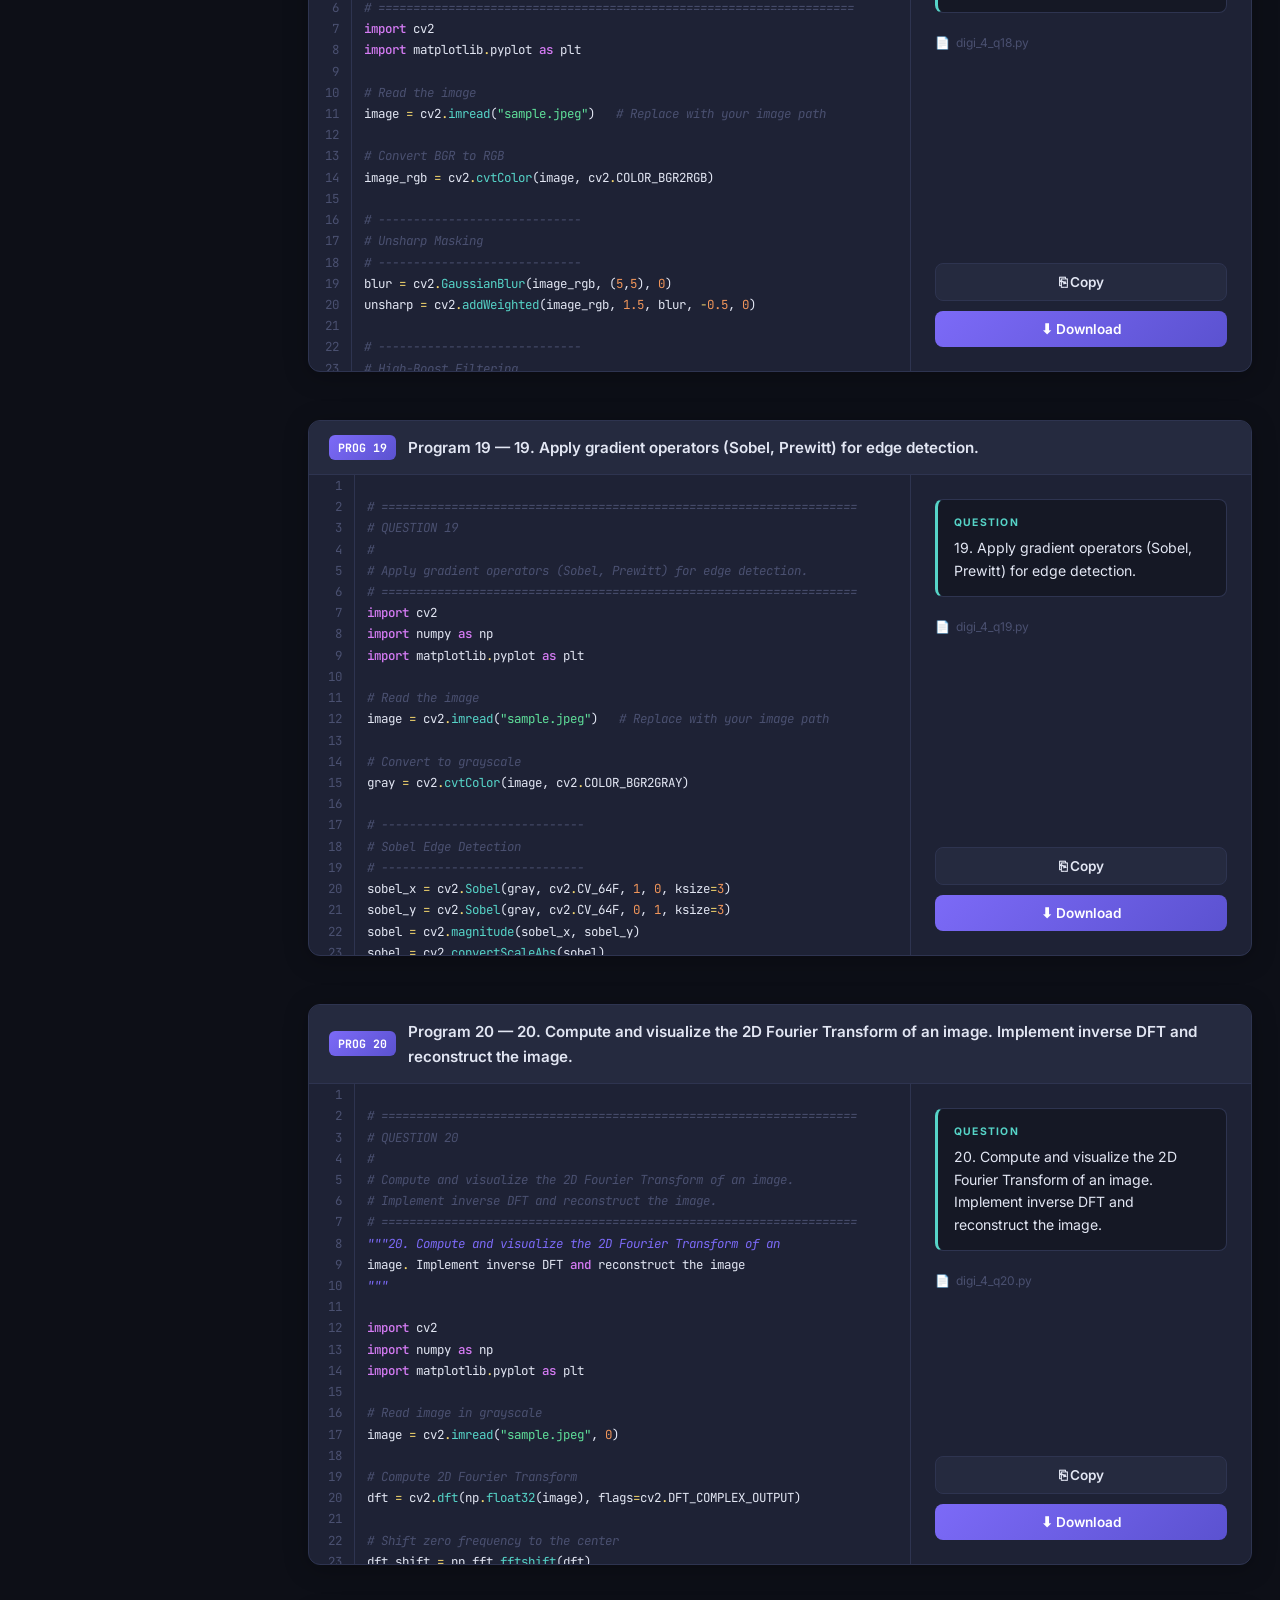
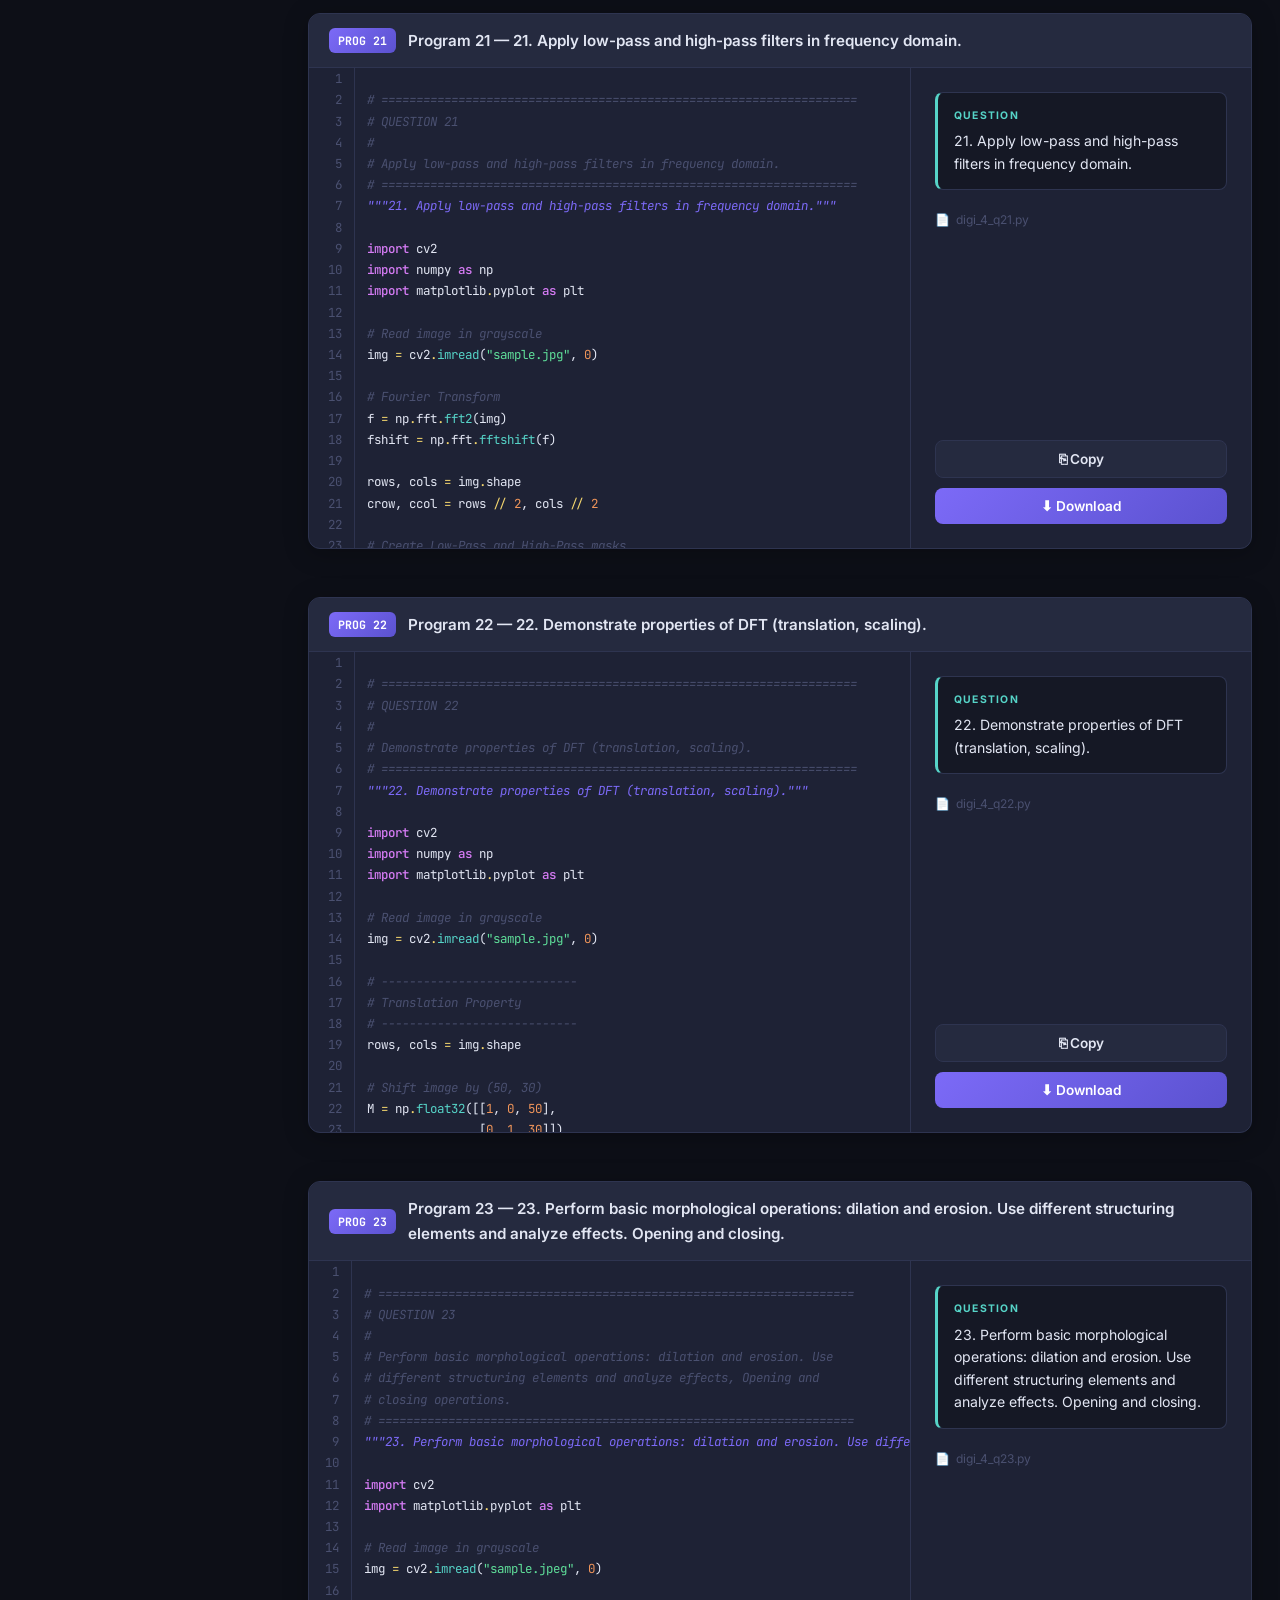
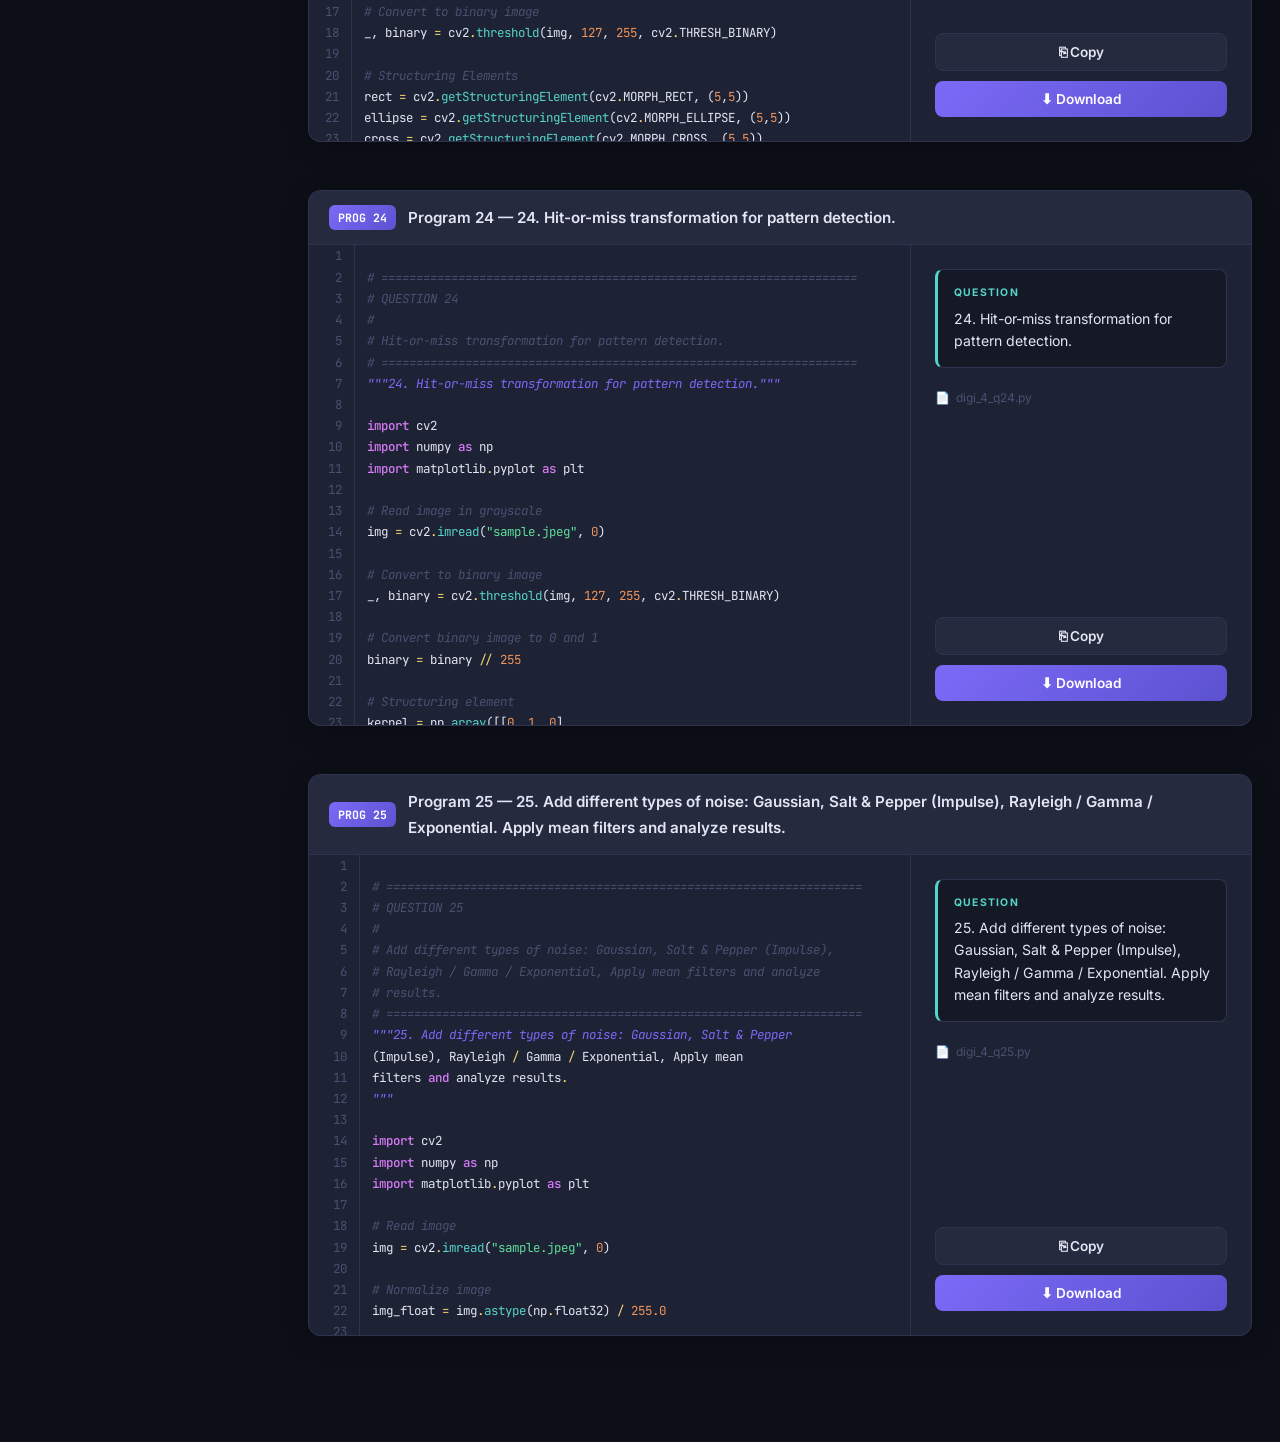
==== commit 33fd1864: "feat: add Google Colab button side-by-side with zip file button" ====
--- a/dp/index.html
+++ b/dp/index.html
@@ -100,6 +100,8 @@
     .btn-copy.copied{background:var(--green);border-color:var(--green);color:#0d160e}
     .btn-download{background:linear-gradient(135deg,var(--accent),#5b52d0);color:#fff}
     .btn-download:hover{opacity:.88;transform:translateY(-1px)}
+    .btn-colab{background:linear-gradient(135deg,#f39c12,#d35400);color:#fff}
+    .btn-colab:hover{opacity:.9;transform:translateY(-1px);color:#fff}
     .file-info{font-size:.75rem;color:var(--text-dim);display:flex;align-items:center;gap:6px}
     .full-section{border-color:var(--accent2)}
     /* Responsive */
@@ -136,6 +138,7 @@
     <div class="toc-title">Table of Contents</div>
     <ul class="toc-list">
       <li><a href="#prog-full" id="toc-full"><span class="toc-num" style="color:var(--accent2)">★</span>digi_4_separate_files.zip</a></li>
+      <li><a href="https://colab.research.google.com/drive/1y1l0ZW1dSomURpR7ua82RdYiO66fxsO8" target="_blank" rel="noopener noreferrer" style="color:var(--orange)"><span class="toc-num" style="color:var(--orange)">↗</span>Google Colab Notebook</a></li>
       <hr class="toc-divider" />
       <li><a href="#prog-1" id="toc-1"><span class="toc-num">01</span>1. Load a grayscale and color image an...</a></li>
       <li><a href="#prog-2" id="toc-2"><span class="toc-num">02</span>2. Simulate image sampling and quantiz...</a></li>
@@ -176,6 +179,7 @@
         <span class="chip">scikit-image</span>
         <span class="chip">Python 3</span>
         <a href="digi_4_separate_files.zip" download="digi_4_separate_files.zip" class="chip" style="background:linear-gradient(135deg,var(--accent),#5b52d0);color:#fff;text-decoration:none;font-weight:600">📦 Download digi_4_separate_files.zip</a>
+        <a href="https://colab.research.google.com/drive/1y1l0ZW1dSomURpR7ua82RdYiO66fxsO8" target="_blank" rel="noopener noreferrer" class="chip" style="background:linear-gradient(135deg,#f39c12,#d35400);color:#fff;text-decoration:none;font-weight:600">🚀 Open in Colab</a>
       </div>
     </div>
     <div id="programs-container"></div>
@@ -3621,7 +3625,10 @@
         </div>
         <div class="file-info"><span>📦</span><span>digi_4_separate_files.zip (25 scripts + setup.bat + requirements.txt)</span></div>
         <div class="btn-group">
-          <a class="btn btn-download" href="digi_4_separate_files.zip" download="digi_4_separate_files.zip" style="text-decoration:none;">⬇ Download digi_4_separate_files.zip</a>
+          <div style="display:flex;gap:10px;flex-wrap:wrap;">
+            <a class="btn btn-download" href="digi_4_separate_files.zip" download="digi_4_separate_files.zip" style="flex:1;min-width:160px;text-decoration:none;">⬇ Download digi_4_separate_files.zip</a>
+            <a class="btn btn-colab" href="https://colab.research.google.com/drive/1y1l0ZW1dSomURpR7ua82RdYiO66fxsO8" target="_blank" rel="noopener noreferrer" style="flex:1;min-width:160px;text-decoration:none;">🚀 Open in Google Colab</a>
+          </div>
           <button class="btn btn-copy" id="cb-full" onclick="copyCode(this,FULL)">⎘ Copy Combined Code</button>
           <button class="btn btn-copy" onclick="dlFile('digi_lab.py',FULL)">⬇ Download digi_lab.py</button>
         </div>
